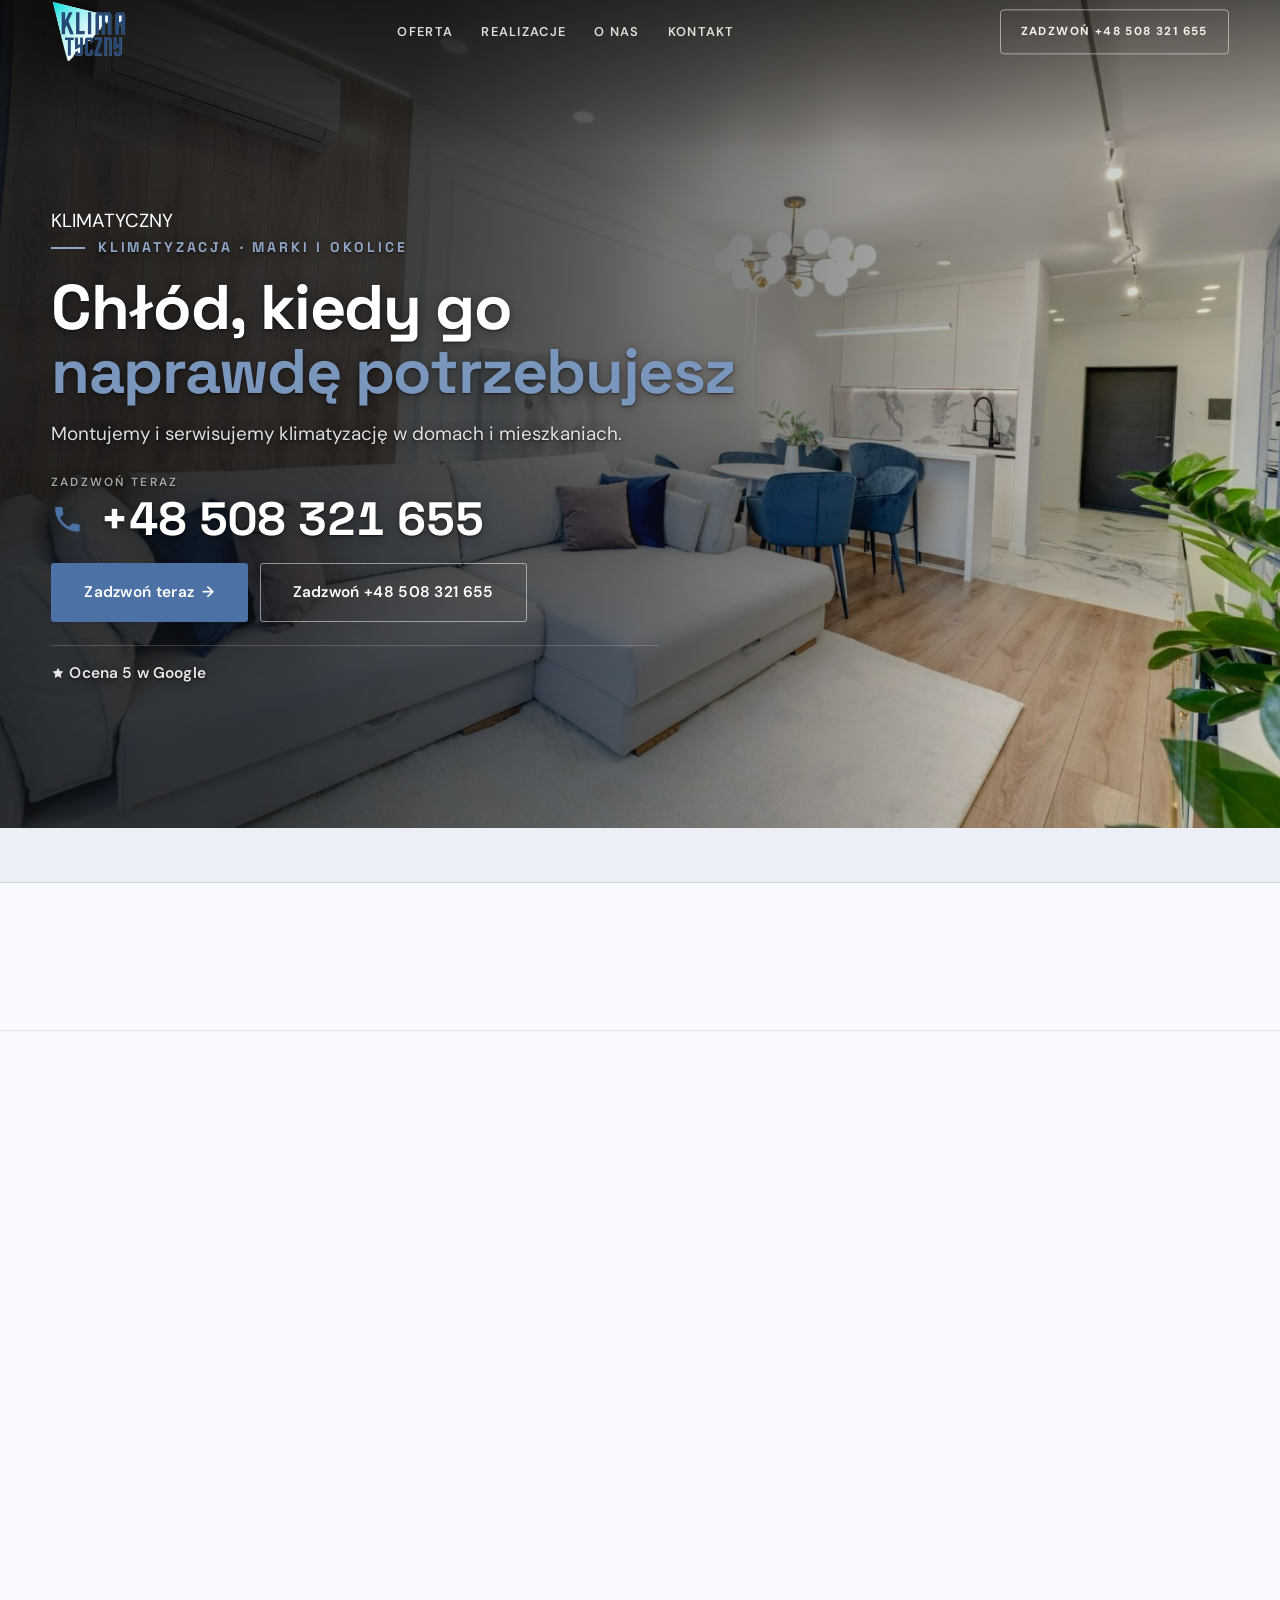
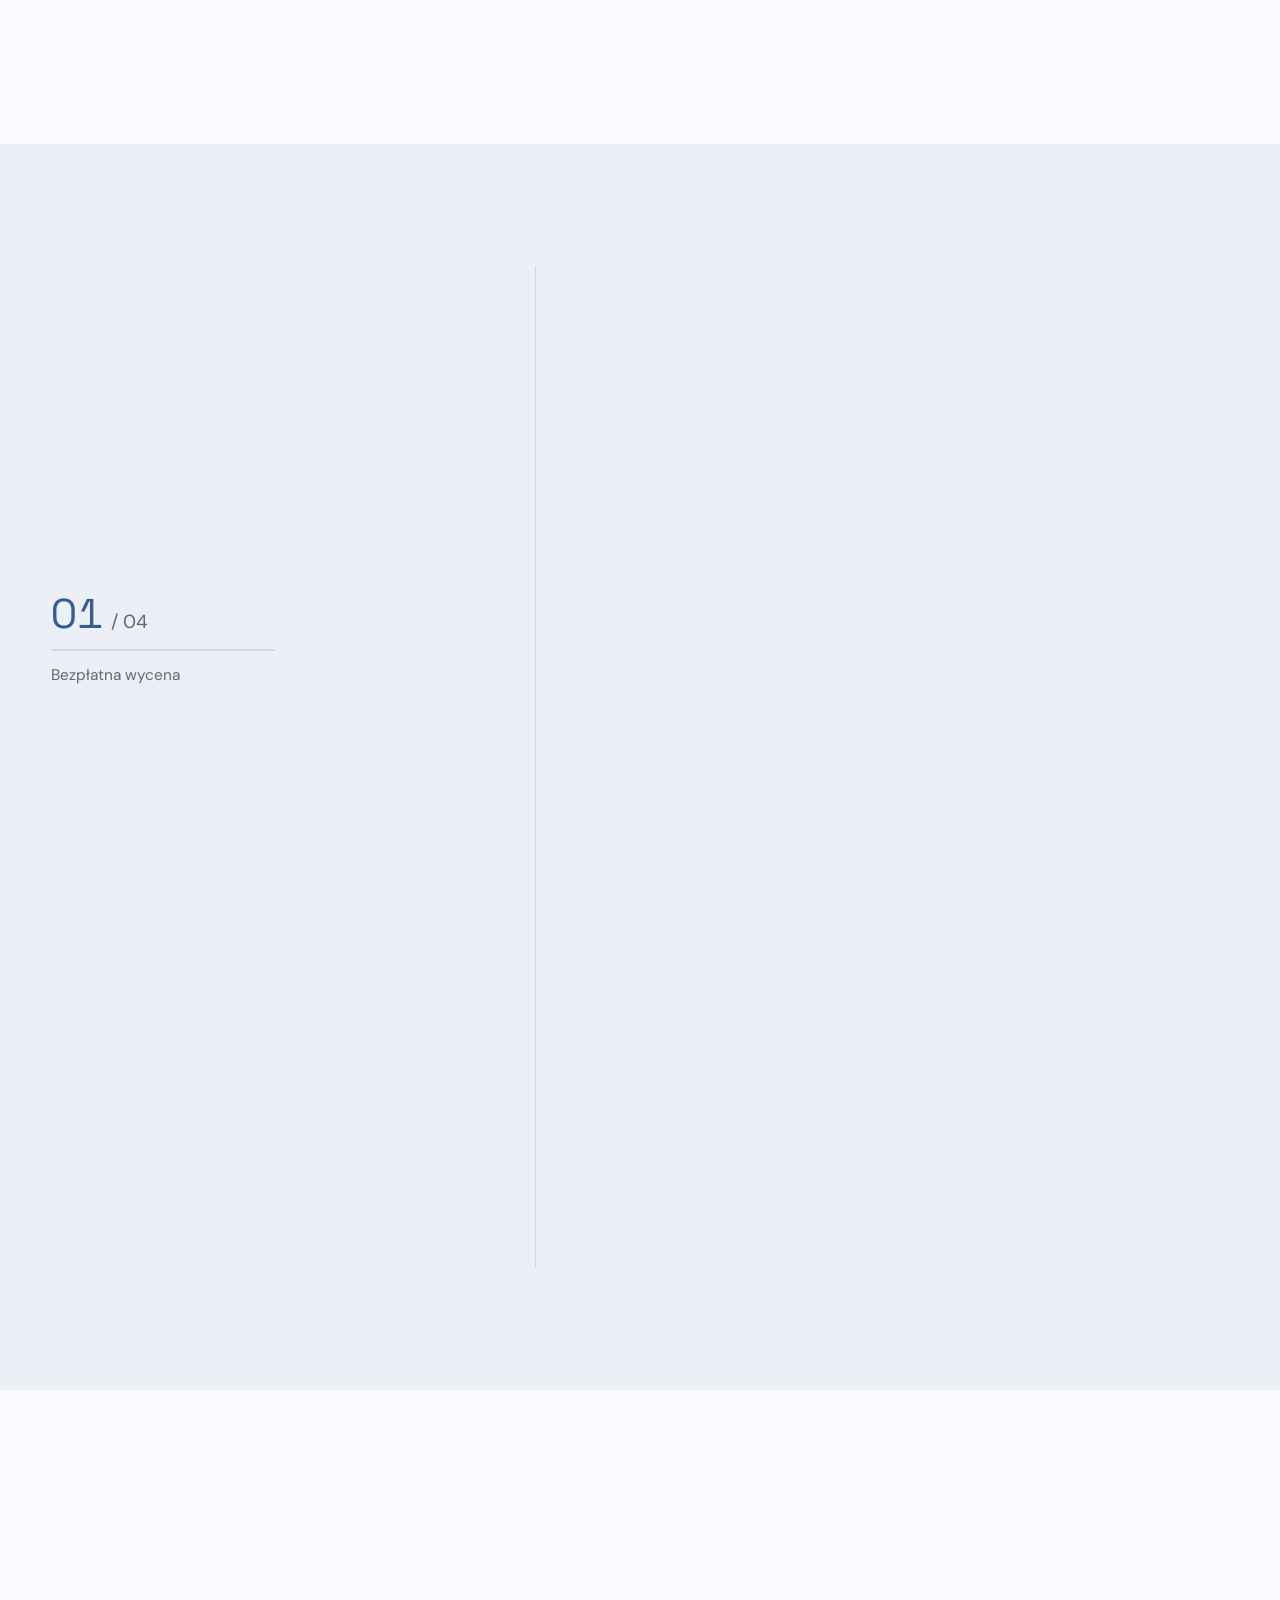
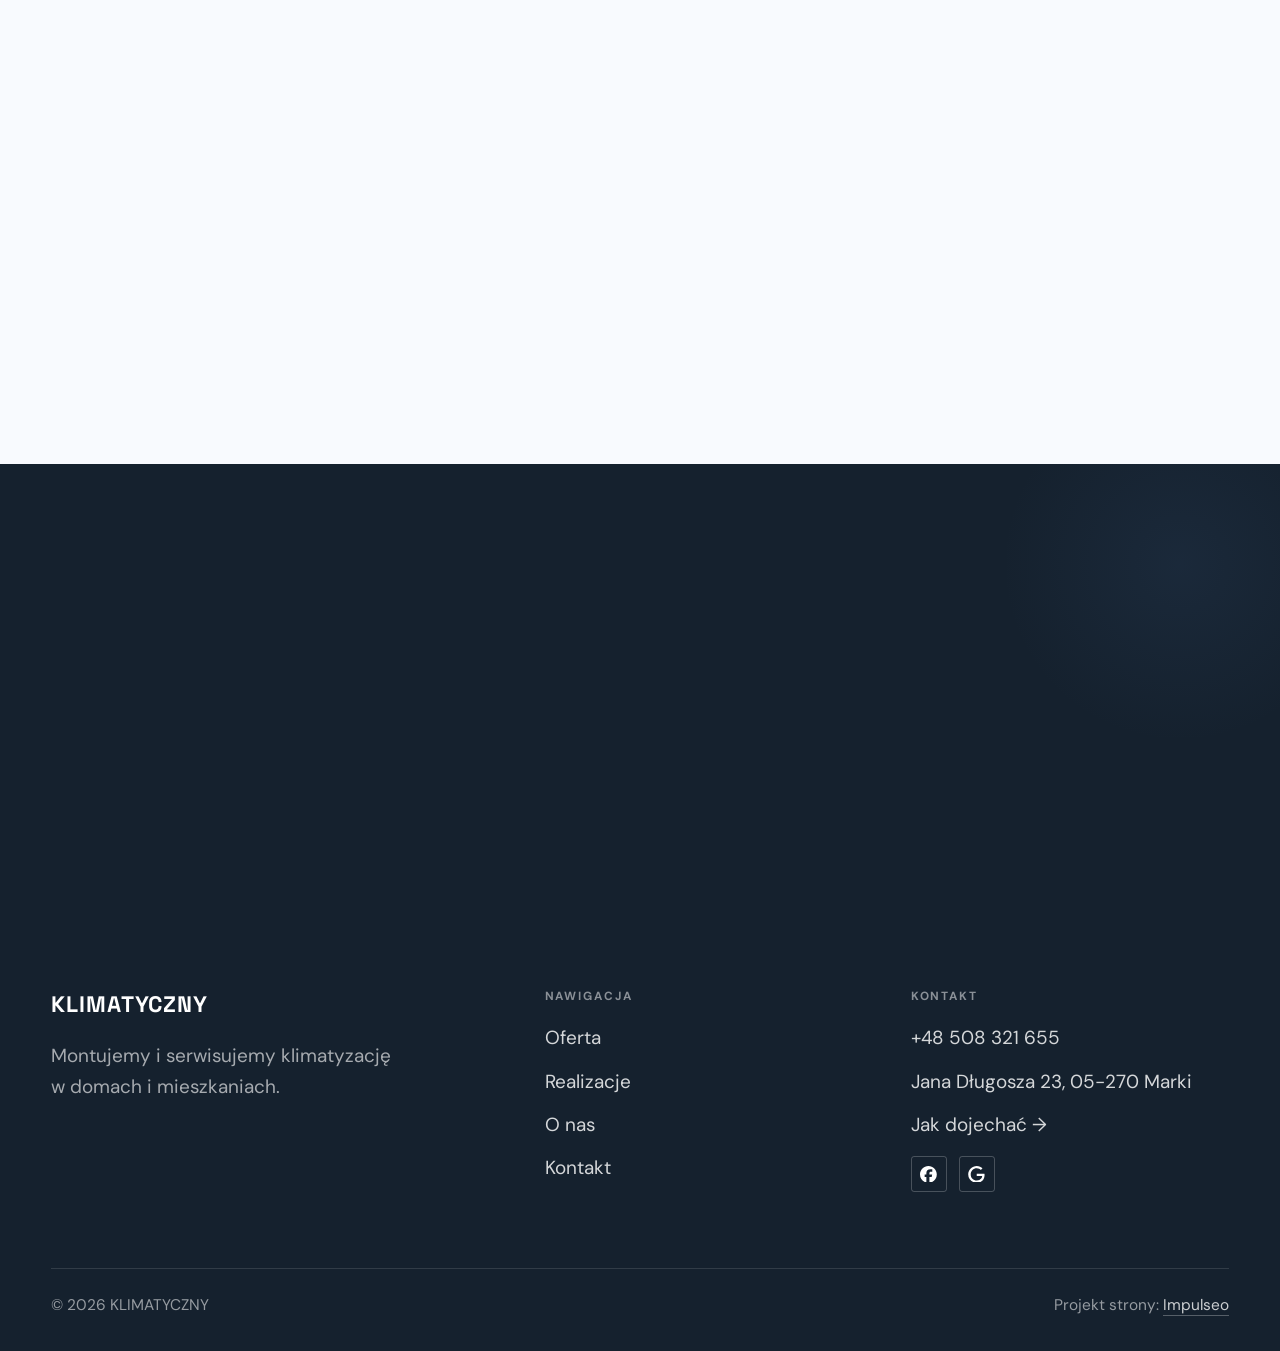
==== index.html @ f040cbe9 "Strona demo: klimatyczny" ====
<!DOCTYPE html>
<html lang="pl">
<head>
<meta charset="UTF-8">
<meta name="viewport" content="width=device-width, initial-scale=1.0">
<title>KLIMATYCZNY - Klimatyzacja i chłodnictwo · Marki</title>
<meta name="description" content="KLIMATYCZNY - montaż i serwis klimatyzacji w domach i mieszkaniach, Marki i okolice. Dobór urządzeń, systemy multi split, przeglądy. Zadzwoń po wycenę.">
<link rel="canonical" href="https://kris20032.github.io/klimatyczny/">
<meta name="robots" content="noindex, nofollow">
<meta property="og:type" content="website">
<meta property="og:locale" content="pl_PL">
<meta property="og:site_name" content="KLIMATYCZNY">
<meta property="og:title" content="KLIMATYCZNY - Klimatyzacja i chłodnictwo · Marki">
<meta property="og:description" content="KLIMATYCZNY - montaż i serwis klimatyzacji w domach i mieszkaniach, Marki i okolice. Dobór urządzeń, systemy multi split, przeglądy. Zadzwoń po wycenę.">
<meta property="og:url" content="https://kris20032.github.io/klimatyczny/">
<meta property="og:image" content="https://kris20032.github.io/klimatyczny/img/og.jpg">
<meta property="og:image:width" content="1200">
<meta property="og:image:height" content="630">
<meta name="twitter:card" content="summary_large_image">
<script type="application/ld+json">{"@context": "https://schema.org", "@type": "LocalBusiness", "name": "KLIMATYCZNY", "url": "https://kris20032.github.io/klimatyczny/", "telephone": "+48508321655", "image": "https://kris20032.github.io/klimatyczny/img/og.jpg", "areaServed": "Marki", "sameAs": ["https://maps.google.com/?cid=7568874003656651085&g_mp=Cidnb29nbGUubWFwcy5wbGFjZXMudjEuUGxhY2VzLlNlYXJjaFRleHQQAhgEIAA", "https://www.facebook.com/p/KlimaTyczny-100090193793547/"]}</script>
<link rel="preconnect" href="https://fonts.googleapis.com">
<link rel="preconnect" href="https://fonts.gstatic.com" crossorigin>
<link href="https://fonts.googleapis.com/css2?family=Space+Grotesk:wght@500;600;700&family=DM+Sans:opsz,wght@9..40,400;9..40,500;9..40,600&display=swap" rel="stylesheet">
<link rel="stylesheet" href="assets/styles.css?v=100b3a9f">
</head>
<body>

<header class="nav">
  <div class="wrap nav-inner">
    <a class="brand brand-has-logo" href="index.html"><img class="brand-logo" src="img/logo.png" alt="KLIMATYCZNY" width="587" height="493" decoding="async"></a>
    <nav class="nav-links">
      <a href="oferta.html">Oferta</a>
      <a href="realizacje.html">Realizacje</a>
      <a href="o-nas.html">O nas</a>
      <a href="kontakt.html">Kontakt</a>
      <a href="tel:+48508321655" class="btn btn-accent">Zadzwoń +48 508 321 655</a>
    </nav>
    <button class="nav-toggle" aria-label="Menu"><span></span><span></span><span></span></button>
  </div>
</header>

<main>
<section class="hero-fach">
  <img class="hf-photo" src="img/hero.jpg" fetchpriority="high" data-rotate="img/g1.jpg|img/g2.jpg" alt="KLIMATYCZNY" width="1786" height="1136">
  <div class="hf-panel">
    <div class="hf-inner">
      <div class="brandmark bm-l"><span class="bm-line"><span>KLIMATYCZNY</span></span></div>

      <span class="hf-kicker">Klimatyzacja · Marki i okolice</span>
      <h1 class="hf-title">Chłód, kiedy go <em>naprawdę potrzebujesz</em></h1>
      <p class="hf-lead">Montujemy i serwisujemy klimatyzację w domach i mieszkaniach.</p>
      <a class="hf-phone" href="tel:+48508321655"><span class="hf-phone-lab">Zadzwoń teraz</span><span class="hf-phone-num"><svg class="ico-tel" width="16" height="16" viewBox="0 0 24 24" fill="none" aria-hidden="true"><path d="M6.6 10.8a15.5 15.5 0 0 0 6.6 6.6l2.2-2.2a1 1 0 0 1 1-.24 11.4 11.4 0 0 0 3.6.58 1 1 0 0 1 1 1V20a1 1 0 0 1-1 1A17 17 0 0 1 3 4a1 1 0 0 1 1-1h3.5a1 1 0 0 1 1 1c0 1.25.2 2.46.58 3.6a1 1 0 0 1-.25 1l-2.23 2.2Z" fill="currentColor"/></svg> +48 508 321 655</span></a>
      <div class="hf-actions">
        <a href="kontakt.html" class="btn btn-accent">Zadzwoń teraz <span class="arr">→</span></a>
        <a href="tel:+48508321655" class="btn btn-ghost hf-ghost">Zadzwoń +48 508 321 655</a>
      </div>
      <div class="hf-trust"><svg class="ico-star" width="14" height="14" viewBox="0 0 24 24" style="vertical-align:-2px" aria-hidden="true"><path d="M12 2.8l2.85 5.8 6.4.93-4.63 4.5 1.1 6.37L12 17.4l-5.72 3 1.1-6.37-4.63-4.5 6.4-.93L12 2.8Z" fill="currentColor"/></svg> Ocena 5 w Google</div>
    </div>
  </div>
</section>
<section class="fach-promise">
  <div class="wrap">
    <ul class="fp-row reveal"><li>Bezpłatna wycena</li><li>Dojazd: Marki i okolice</li><li>Gwarancja na robociznę</li></ul>
  </div>
</section>
<section class="opinie-mini" aria-label="Opinie klientów">
  <div class="wrap">
    <div class="om-row">
      <div class="om-item reveal"><blockquote>„Bardzo polecam tę firmę!”</blockquote><span class="om-autor">Kamil Karabin</span></div>
      <div class="om-item reveal"><blockquote>„Latem w domu wreszcie zimno - zatem GORĄCO polecam.”</blockquote><span class="om-autor">Piotr Resterny</span></div>
      <div class="om-item reveal"><blockquote>„Panowie zakładali u nas cztery jednostki wewnętrzne oraz dwie zewnętrzne, w tym jeden mutli split.”</blockquote><span class="om-autor">Bartek M</span></div>
    </div>
  </div>
</section>
<section class="gateways-band">
  <div class="wrap">
    <div class="gateways">
      <a href="oferta.html" class="gateway reveal"><img src="img/g3.jpg" alt="Montaż klimatyzacji w domu" loading="lazy" width="1600" height="1068" decoding="async"><span class="g-ttl">Montaż klimatyzacji w domu</span></a>
      <a href="oferta.html" class="gateway reveal"><img src="img/g4.jpg" alt="Systemy multi split" loading="lazy" width="1600" height="1200" decoding="async"><span class="g-ttl">Systemy multi split</span></a>
      <a href="oferta.html" class="gateway reveal"><img src="img/g5.jpg" alt="Doradztwo i dobór" loading="lazy" width="1600" height="1068" decoding="async"><span class="g-ttl">Doradztwo i dobór</span></a>
    </div>
  </div>
</section>
<section class="proces proces-os fachowcy">
  <div class="wrap proc-grid">
    <div class="proc-side">
      <div class="head reveal">
        <span class="eyebrow">Jak pracujemy</span>
        <h2>Wiesz, na czym stoisz - na każdym etapie</h2>
        <p>Od pierwszego telefonu do odbioru roboty - krok po kroku.</p>
      </div>
      <div class="proc-count" aria-hidden="true"><span class="pc-cur">01</span><span class="pc-all">/ 04</span></div>
      <div class="proc-bar" aria-hidden="true"><i></i></div>
      <p class="proc-now" aria-hidden="true">Bezpłatna wycena</p>
    </div>
    <ol class="proces-line">
      <li class="reveal"><span class="pno">01</span><h3>Bezpłatna wycena</h3><p>Umawiamy się na miejscu i mówimy wprost, co ma sens. Nic za to nie płacisz.</p></li>
      <li class="reveal"><span class="pno">02</span><h3>Kosztorys i termin</h3><p>Konkretna kwota i konkretny dzień - spisane, zanim wejdziemy na budowę.</p></li>
      <li class="reveal"><span class="pno">03</span><h3>Realizacja</h3><p>Robota od początku do końca, w umówionym terminie.</p></li>
      <li class="reveal"><span class="pno">04</span><h3>Odbiór i gwarancja</h3><p>Dajemy gwarancję na robociznę i trzymamy termin.</p></li>
    </ol>
  </div>
</section>
<section>
  <div class="wrap">
    <div class="head reveal">
      <span class="eyebrow">Realizacje</span>
      <h2>Nasze realizacje</h2>
      <p>Kawałek tego, co robimy na co dzień - od montażu jednostki po gotowy, chłodzący komfort w środku.</p>
    </div>
    <div class="gallery">
      <div class="tile t-two3 reveal"><img src="img/g6.jpg" alt="KLIMATYCZNY" loading="lazy" width="1600" height="1068" decoding="async"></div>
      <div class="tile t-third reveal"><img src="img/g7.jpg" alt="KLIMATYCZNY" loading="lazy" width="1538" height="1002" decoding="async"></div>
      <div class="tile t-third reveal"><img src="img/g8.jpg" alt="KLIMATYCZNY" loading="lazy" width="1516" height="962" decoding="async"></div>
      <div class="tile t-third reveal"><img src="img/g9.jpg" alt="KLIMATYCZNY" loading="lazy" width="1600" height="1069" decoding="async"></div>
      <div class="tile t-third reveal"><img src="img/g10.jpg" alt="KLIMATYCZNY" loading="lazy" width="1556" height="1022" decoding="async"></div>
    </div>
    <div style="margin-top:var(--space-7)" class="reveal"><a href="realizacje.html" class="btn btn-accent">Pełna galeria <span class="arr">→</span></a></div>
  </div>
</section>
<section class="fach-uslugi">
  <div class="wrap">
    <div class="head reveal">
      <span class="eyebrow">Co robimy</span>
      <h2>Zakres usług</h2>
      <p>Najczęstsze zlecenia. Przy każdym piszę, co wchodzi w zakres.</p>
    </div>
    <ul class="fu-list">
      <li class="fu-row reveal"><div class="fu-name">Montaż klimatyzacji w domu</div><div class="fu-desc">Dobieramy i montujemy klimatyzatory w domach i mieszkaniach - estetycznie, cicho i terminowo.</div><a class="fu-cta" href="kontakt.html">Wycena <span class="arr">→</span></a></li>
      <li class="fu-row reveal"><div class="fu-name">Systemy multi split</div><div class="fu-desc">Kilka jednostek wewnętrznych na jednej zewnętrznej - wygodne rozwiązanie dla całego domu.</div><a class="fu-cta" href="kontakt.html">Wycena <span class="arr">→</span></a></li>
      <li class="fu-row reveal"><div class="fu-name">Doradztwo i dobór</div><div class="fu-desc">Pomagamy wybrać moc i miejsce montażu jednostek, żeby chłodziło równo i nie wiało prosto na kanapę.</div><a class="fu-cta" href="kontakt.html">Wycena <span class="arr">→</span></a></li>
      <li class="fu-row reveal"><div class="fu-name">Klimatyzacja do biur i lokali</div><div class="fu-desc">Chłodzimy biura i lokale usługowe - moc dobrana do metrażu i sposobu pracy.</div><a class="fu-cta" href="kontakt.html">Wycena <span class="arr">→</span></a></li>
      <li class="fu-row reveal"><div class="fu-name">Przeglądy i czyszczenie</div><div class="fu-desc">Okresowy przegląd, czyszczenie i odgrzybianie, żeby sprzęt chłodził pełną mocą.</div><a class="fu-cta" href="kontakt.html">Wycena <span class="arr">→</span></a></li>
      <li class="fu-row reveal"><div class="fu-name">Naprawa i diagnostyka</div><div class="fu-desc">Szukamy przyczyny usterki, a nie tylko objawu - naprawiamy i zabezpieczamy instalację.</div><a class="fu-cta" href="kontakt.html">Wycena <span class="arr">→</span></a></li>
    </ul>
    <div style="margin-top:var(--space-7)" class="reveal"><a href="oferta.html" class="btn btn-ghost">Pełna oferta <span class="arr">→</span></a></div>
  </div>
</section>
<section class="stopklatka" aria-hidden="true">
  <div class="stk-bg" style="background-image:url(img/stk.jpg)"></div>
</section>
<section class="opinie">
  <div class="wrap">
    <div class="head center reveal">
      <span class="eyebrow">Opinie</span>
      <h2>Co mówią klienci</h2>
    </div>
    <p class="op-meta reveal"><span class="g-badge"><svg class="gb-ico" viewBox="0 0 24 24" width="18" height="18" aria-hidden="true"><path fill="#4285F4" d="M22.56 12.25c0-.78-.07-1.53-.2-2.25H12v4.26h5.92c-.26 1.37-1.04 2.53-2.21 3.31v2.77h3.57c2.08-1.92 3.28-4.74 3.28-8.09z"/><path fill="#34A853" d="M12 23c2.97 0 5.46-.98 7.28-2.66l-3.57-2.77c-.98.66-2.23 1.06-3.71 1.06-2.86 0-5.29-1.93-6.16-4.53H2.18v2.84C3.99 20.53 7.7 23 12 23z"/><path fill="#FBBC05" d="M5.84 14.09c-.22-.66-.35-1.36-.35-2.09s.13-1.43.35-2.09V7.07H2.18C1.43 8.55 1 10.22 1 12s.43 3.45 1.18 4.93l2.85-2.22.81-.62z"/><path fill="#EA4335" d="M12 5.38c1.62 0 3.06.56 4.21 1.64l3.15-3.15C17.45 2.09 14.97 1 12 1 7.7 1 3.99 3.47 2.18 7.07l3.66 2.84c.87-2.6 3.3-4.53 6.16-4.53z"/></svg><b class="gb-ocena">5</b><svg class="gb-stars" viewBox="0 0 90 18" width="74" height="14.8" aria-hidden="true"><g fill="currentColor" opacity=".26"><path transform="translate(0,0)" d="M9 1.6l2.2 4.46 4.92.72-3.56 3.47.84 4.9L9 12.74l-4.4 2.31.84-4.9L1.88 6.68l4.92-.72L9 1.6Z"/><path transform="translate(18,0)" d="M9 1.6l2.2 4.46 4.92.72-3.56 3.47.84 4.9L9 12.74l-4.4 2.31.84-4.9L1.88 6.68l4.92-.72L9 1.6Z"/><path transform="translate(36,0)" d="M9 1.6l2.2 4.46 4.92.72-3.56 3.47.84 4.9L9 12.74l-4.4 2.31.84-4.9L1.88 6.68l4.92-.72L9 1.6Z"/><path transform="translate(54,0)" d="M9 1.6l2.2 4.46 4.92.72-3.56 3.47.84 4.9L9 12.74l-4.4 2.31.84-4.9L1.88 6.68l4.92-.72L9 1.6Z"/><path transform="translate(72,0)" d="M9 1.6l2.2 4.46 4.92.72-3.56 3.47.84 4.9L9 12.74l-4.4 2.31.84-4.9L1.88 6.68l4.92-.72L9 1.6Z"/></g><clipPath id="gs1000"><rect x="0" y="0" width="90.0" height="18"/></clipPath><g fill="#FBBC04" clip-path="url(#gs1000)"><path transform="translate(0,0)" d="M9 1.6l2.2 4.46 4.92.72-3.56 3.47.84 4.9L9 12.74l-4.4 2.31.84-4.9L1.88 6.68l4.92-.72L9 1.6Z"/><path transform="translate(18,0)" d="M9 1.6l2.2 4.46 4.92.72-3.56 3.47.84 4.9L9 12.74l-4.4 2.31.84-4.9L1.88 6.68l4.92-.72L9 1.6Z"/><path transform="translate(36,0)" d="M9 1.6l2.2 4.46 4.92.72-3.56 3.47.84 4.9L9 12.74l-4.4 2.31.84-4.9L1.88 6.68l4.92-.72L9 1.6Z"/><path transform="translate(54,0)" d="M9 1.6l2.2 4.46 4.92.72-3.56 3.47.84 4.9L9 12.74l-4.4 2.31.84-4.9L1.88 6.68l4.92-.72L9 1.6Z"/><path transform="translate(72,0)" d="M9 1.6l2.2 4.46 4.92.72-3.56 3.47.84 4.9L9 12.74l-4.4 2.31.84-4.9L1.88 6.68l4.92-.72L9 1.6Z"/></g></svg><span class="gb-txt">w Google</span></span></p>
    <p class="op-meta reveal"><a class="op-google" href="https://maps.google.com/?cid=7568874003656651085&amp;g_mp=Cidnb29nbGUubWFwcy5wbGFjZXMudjEuUGxhY2VzLlNlYXJjaFRleHQQAhgEIAA" target="_blank" rel="noopener"><svg class="op-g-ico" viewBox="0 0 24 24" width="17" height="17" aria-hidden="true"><path fill="#4285F4" d="M22.56 12.25c0-.78-.07-1.53-.2-2.25H12v4.26h5.92c-.26 1.37-1.04 2.53-2.21 3.31v2.77h3.57c2.08-1.92 3.28-4.74 3.28-8.09z"/><path fill="#34A853" d="M12 23c2.97 0 5.46-.98 7.28-2.66l-3.57-2.77c-.98.66-2.23 1.06-3.71 1.06-2.86 0-5.29-1.93-6.16-4.53H2.18v2.84C3.99 20.53 7.7 23 12 23z"/><path fill="#FBBC05" d="M5.84 14.09c-.22-.66-.35-1.36-.35-2.09s.13-1.43.35-2.09V7.07H2.18C1.43 8.55 1 10.22 1 12s.43 3.45 1.18 4.93l2.85-2.22.81-.62z"/><path fill="#EA4335" d="M12 5.38c1.62 0 3.06.56 4.21 1.64l3.15-3.15C17.45 2.09 14.97 1 12 1 7.7 1 3.99 3.47 2.18 7.07l3.66 2.84c.87-2.6 3.3-4.53 6.16-4.53z"/></svg><span>Zobacz opinie w Google</span><span class="arr">→</span></a></p>
    <div class="opinie-grid">
      <figure class="op-card reveal"><span class="op-star"><svg class="ico-star" width="14" height="14" viewBox="0 0 24 24" style="vertical-align:-2px" aria-hidden="true"><path d="M12 2.8l2.85 5.8 6.4.93-4.63 4.5 1.1 6.37L12 17.4l-5.72 3 1.1-6.37-4.63-4.5 6.4-.93L12 2.8Z" fill="currentColor"/></svg><svg class="ico-star" width="14" height="14" viewBox="0 0 24 24" style="vertical-align:-2px" aria-hidden="true"><path d="M12 2.8l2.85 5.8 6.4.93-4.63 4.5 1.1 6.37L12 17.4l-5.72 3 1.1-6.37-4.63-4.5 6.4-.93L12 2.8Z" fill="currentColor"/></svg><svg class="ico-star" width="14" height="14" viewBox="0 0 24 24" style="vertical-align:-2px" aria-hidden="true"><path d="M12 2.8l2.85 5.8 6.4.93-4.63 4.5 1.1 6.37L12 17.4l-5.72 3 1.1-6.37-4.63-4.5 6.4-.93L12 2.8Z" fill="currentColor"/></svg><svg class="ico-star" width="14" height="14" viewBox="0 0 24 24" style="vertical-align:-2px" aria-hidden="true"><path d="M12 2.8l2.85 5.8 6.4.93-4.63 4.5 1.1 6.37L12 17.4l-5.72 3 1.1-6.37-4.63-4.5 6.4-.93L12 2.8Z" fill="currentColor"/></svg><svg class="ico-star" width="14" height="14" viewBox="0 0 24 24" style="vertical-align:-2px" aria-hidden="true"><path d="M12 2.8l2.85 5.8 6.4.93-4.63 4.5 1.1 6.37L12 17.4l-5.72 3 1.1-6.37-4.63-4.5 6.4-.93L12 2.8Z" fill="currentColor"/></svg></span><blockquote>Bardzo polecam tę firmę! Pan Przemek to prawdziwy profesjonalista - świetnie doradził wybór klimatyzacji i sprawnie poprowadził cały proces od początku do końca. Montaż wykonany estetycznie i terminowo.</blockquote><span class="op-autor">Kamil Karabin</span></figure>
      <figure class="op-card reveal"><span class="op-star"><svg class="ico-star" width="14" height="14" viewBox="0 0 24 24" style="vertical-align:-2px" aria-hidden="true"><path d="M12 2.8l2.85 5.8 6.4.93-4.63 4.5 1.1 6.37L12 17.4l-5.72 3 1.1-6.37-4.63-4.5 6.4-.93L12 2.8Z" fill="currentColor"/></svg><svg class="ico-star" width="14" height="14" viewBox="0 0 24 24" style="vertical-align:-2px" aria-hidden="true"><path d="M12 2.8l2.85 5.8 6.4.93-4.63 4.5 1.1 6.37L12 17.4l-5.72 3 1.1-6.37-4.63-4.5 6.4-.93L12 2.8Z" fill="currentColor"/></svg><svg class="ico-star" width="14" height="14" viewBox="0 0 24 24" style="vertical-align:-2px" aria-hidden="true"><path d="M12 2.8l2.85 5.8 6.4.93-4.63 4.5 1.1 6.37L12 17.4l-5.72 3 1.1-6.37-4.63-4.5 6.4-.93L12 2.8Z" fill="currentColor"/></svg><svg class="ico-star" width="14" height="14" viewBox="0 0 24 24" style="vertical-align:-2px" aria-hidden="true"><path d="M12 2.8l2.85 5.8 6.4.93-4.63 4.5 1.1 6.37L12 17.4l-5.72 3 1.1-6.37-4.63-4.5 6.4-.93L12 2.8Z" fill="currentColor"/></svg><svg class="ico-star" width="14" height="14" viewBox="0 0 24 24" style="vertical-align:-2px" aria-hidden="true"><path d="M12 2.8l2.85 5.8 6.4.93-4.63 4.5 1.1 6.37L12 17.4l-5.72 3 1.1-6.37-4.63-4.5 6.4-.93L12 2.8Z" fill="currentColor"/></svg></span><blockquote>Latem w domu wreszcie zimno - zatem GORĄCO polecam. Wszystko sprawnie i profesjonalnie, od doradzenia jednostek, miejsca umieszczenia po szybki i czyściutki montaż.</blockquote><span class="op-autor">Piotr Resterny</span></figure>
      <figure class="op-card reveal"><span class="op-star"><svg class="ico-star" width="14" height="14" viewBox="0 0 24 24" style="vertical-align:-2px" aria-hidden="true"><path d="M12 2.8l2.85 5.8 6.4.93-4.63 4.5 1.1 6.37L12 17.4l-5.72 3 1.1-6.37-4.63-4.5 6.4-.93L12 2.8Z" fill="currentColor"/></svg><svg class="ico-star" width="14" height="14" viewBox="0 0 24 24" style="vertical-align:-2px" aria-hidden="true"><path d="M12 2.8l2.85 5.8 6.4.93-4.63 4.5 1.1 6.37L12 17.4l-5.72 3 1.1-6.37-4.63-4.5 6.4-.93L12 2.8Z" fill="currentColor"/></svg><svg class="ico-star" width="14" height="14" viewBox="0 0 24 24" style="vertical-align:-2px" aria-hidden="true"><path d="M12 2.8l2.85 5.8 6.4.93-4.63 4.5 1.1 6.37L12 17.4l-5.72 3 1.1-6.37-4.63-4.5 6.4-.93L12 2.8Z" fill="currentColor"/></svg><svg class="ico-star" width="14" height="14" viewBox="0 0 24 24" style="vertical-align:-2px" aria-hidden="true"><path d="M12 2.8l2.85 5.8 6.4.93-4.63 4.5 1.1 6.37L12 17.4l-5.72 3 1.1-6.37-4.63-4.5 6.4-.93L12 2.8Z" fill="currentColor"/></svg><svg class="ico-star" width="14" height="14" viewBox="0 0 24 24" style="vertical-align:-2px" aria-hidden="true"><path d="M12 2.8l2.85 5.8 6.4.93-4.63 4.5 1.1 6.37L12 17.4l-5.72 3 1.1-6.37-4.63-4.5 6.4-.93L12 2.8Z" fill="currentColor"/></svg></span><blockquote>Panowie zakładali u nas cztery jednostki wewnętrzne oraz dwie zewnętrzne, w tym jeden mutli split. Wszystko zostało wykonane profesjonalnie, czysto i z pomysłem.</blockquote><span class="op-autor">Bartek M</span></figure>
    </div>
  </div>
</section>
<section class="cta">
  <div class="wrap">
    <div class="reveal">
      <span class="eyebrow">Współpraca</span>
      <h2>Potrzebujesz fachowca? Wycenimy za darmo.</h2>
      <p>Napisz, co jest do zrobienia - obejrzymy na miejscu i wycenimy. Bez zobowiązań.</p>
    </div>
    <div class="cta-actions reveal">
      <a href="kontakt.html" class="btn btn-light">Zadzwoń teraz <span class="arr">→</span></a>
      <a href="tel:+48508321655" class="btn btn-ghost btn-ghost-cta">+48 508 321 655</a>
    </div>
  </div>
</section>
</main>

<footer>
  <div class="wrap">
    <div class="foot-grid">
      <div class="foot-brand">
        <div class="name">KLIMATYCZNY</div>
        <p>Montujemy i serwisujemy klimatyzację w domach i mieszkaniach.</p>
      </div>
      <div class="foot-col">
        <h4>Nawigacja</h4>
        <a href="oferta.html">Oferta</a>
        <a href="realizacje.html">Realizacje</a>
        <a href="o-nas.html">O nas</a>
        <a href="kontakt.html">Kontakt</a>
      </div>
      <div class="foot-col">
        <h4>Kontakt</h4>
        <a href="tel:+48508321655">+48 508 321 655</a>
        <p>Jana Długosza 23, 05-270 Marki</p>
        <a href="https://maps.google.com/?cid=7568874003656651085&g_mp=Cidnb29nbGUubWFwcy5wbGFjZXMudjEuUGxhY2VzLlNlYXJjaFRleHQQAhgEIAA" target="_blank" rel="noopener">Jak dojechać →</a>
      <div class="foot-soc">
        <a class="soc" href="https://www.facebook.com/p/KlimaTyczny-100090193793547/" target="_blank" rel="noopener" aria-label="Facebook - KLIMATYCZNY"><svg viewBox="0 0 24 24" aria-hidden="true" focusable="false"><path d="M9.101 23.691v-7.98H6.627v-3.667h2.474v-1.58c0-4.085 1.848-5.978 5.858-5.978.401 0 .955.042 1.468.103a8.68 8.68 0 0 1 1.141.195v3.325a8.623 8.623 0 0 0-.653-.036 26.805 26.805 0 0 0-.733-.009c-.707 0-1.259.096-1.675.309a1.686 1.686 0 0 0-.679.622c-.258.42-.374.995-.374 1.752v1.297h3.919l-.386 2.103-.287 1.564h-3.246v8.245C19.396 23.238 24 18.179 24 12.044c0-6.627-5.373-12-12-12s-12 5.373-12 12c0 5.628 3.874 10.35 9.101 11.647Z" fill="currentColor"/></svg></a>
        <a class="soc" href="https://maps.google.com/?cid=7568874003656651085&g_mp=Cidnb29nbGUubWFwcy5wbGFjZXMudjEuUGxhY2VzLlNlYXJjaFRleHQQAhgEIAA" target="_blank" rel="noopener" aria-label="Google - KLIMATYCZNY"><svg viewBox="0 0 24 24" aria-hidden="true" focusable="false"><path d="M12.48 10.92v3.28h7.84c-.24 1.84-.853 3.187-1.787 4.133-1.147 1.147-2.933 2.4-6.053 2.4-4.827 0-8.6-3.893-8.6-8.72s3.773-8.72 8.6-8.72c2.6 0 4.507 1.027 5.907 2.347l2.307-2.307C18.747 1.44 16.133 0 12.48 0 5.867 0 .307 5.387.307 12s5.56 12 12.173 12c3.573 0 6.267-1.173 8.373-3.36 2.16-2.16 2.84-5.213 2.84-7.667 0-.76-.053-1.467-.173-2.053H12.48z" fill="currentColor"/></svg></a>
      </div>
      </div>
    </div>
    <div class="foot-bot">
      <span>© 2026 KLIMATYCZNY</span>
      <span>Projekt strony: <a class="foot-credit" href="https://impulseo.pl" target="_blank" rel="noopener">Impulseo</a></span>
    </div>
  </div>
</footer>
<div class="sticky-call"><a class="sc-call" href="tel:+48508321655"><svg class="ico-tel" width="16" height="16" viewBox="0 0 24 24" fill="none" aria-hidden="true"><path d="M6.6 10.8a15.5 15.5 0 0 0 6.6 6.6l2.2-2.2a1 1 0 0 1 1-.24 11.4 11.4 0 0 0 3.6.58 1 1 0 0 1 1 1V20a1 1 0 0 1-1 1A17 17 0 0 1 3 4a1 1 0 0 1 1-1h3.5a1 1 0 0 1 1 1c0 1.25.2 2.46.58 3.6a1 1 0 0 1-.25 1l-2.23 2.2Z" fill="currentColor"/></svg> Zadzwoń</a><a class="sc-quote" href="kontakt.html">Zadzwoń teraz</a></div>
<div class="demo-wazne" data-do="2026-11-02" data-cykl="3" hidden><svg class="dw-ico" width="13" height="13" viewBox="0 0 24 24" fill="none" aria-hidden="true"><circle cx="12" cy="12" r="8.6" stroke="currentColor" stroke-width="1.8"/><path d="M12 7.2V12l3.3 2" stroke="currentColor" stroke-width="1.8" stroke-linecap="round"/></svg><span class="dw-txt"></span></div>

<script src="assets/main.js"></script>
</body>
</html>
---- assets/styles.css ----
/* ============================================================
   STOLBASZ — premium, architektoniczny B2B fit-out
   Jasna paleta, zero brązu. System wg premium-web-craft.
   Projekt strony: Impulseo (impulseo.pl)
   ============================================================ */

:root{
  /* PALETA — jasna, architektoniczna, chłodna */
  --paper:#F4F6F8;          /* główne tło */
  --paper-2:#E7EBEF;        /* sekcje alternatywne (chłodny jasny szary) */
  --paper-3:#E7EBEF;        /* delikatne wypełnienia */
  --ink:#15212E;            /* tekst główny — chłodny grafit */
  --ink-soft:#243443;       /* nagłówki drugorzędne */
  --muted:#6B7785;          /* tekst poboczny */
  --line:rgba(21,33,46,.12);/* hairline */
  --accent:#E8A317;         /* stonowany petrol-slate — jedyny akcent */
  --accent-d:#C9870C;
  --accent-soft:rgba(232,163,23,.10);
  --dark:#15212E;           /* sekcje ciemne (stopka/CTA) */

  /* HOVER ZDJĘĆ — JEDEN standard dla całego silnika (decyzja K. 04.08.2026, artefakt z wariantami).
     AKTUALNE (K.+Szymon 09.08.2026, wybór z artefaktu 6 wariantów): zoom 1.05 przy 1.4s -
     przy tak długim czasie mocniejszy kadr NIE skacze, tylko „oddycha". Poprzedni standard
     (1.02 / .55s z 04.08) odbierany jako dynamiczny i szybki.
     Spoczynek lekko przygaszony, ale TYLKO tam, gdzie jest mysz (@media hover:hover) —
     na telefonie zdjęcia zostają w pełnej jasności. */
  --img-zoom:1.05;                   /* K.+Szymon 09.08: wariant F z artefaktu porównawczego */
  --img-rest:brightness(.95) saturate(.99);
  --img-hot:brightness(1.06) saturate(1.05);
  --img-dur:1.4s;                    /* K.+Szymon 09.08 (wariant F): powoli = elegancko */
  --img-ease:cubic-bezier(.16,.84,.44,1);  /* miękki ogon, efekt „oddychania" */

  /* ODSTĘPY — skala 4/8 */
  --space-1:4px; --space-2:8px; --space-3:12px; --space-4:16px; --space-5:24px;
  --space-6:32px; --space-7:48px; --space-8:64px; --space-9:96px; --space-10:128px;

  /* TYPOGRAFIA — fluid clamp() (skala podbita 16.07.2026: większe, czytelniejsze litery — uwaga Adama) */
  --text-sm:clamp(.9rem,.87rem + .12vw,1rem);
  --text-base:clamp(1.08rem,1.04rem + .18vw,1.2rem);
  --text-lg:clamp(1.24rem,1.15rem + .34vw,1.44rem);
  --text-h3:clamp(1.34rem,1.22rem + .55vw,1.66rem);
  --text-h2:clamp(2.1rem,1.66rem + 2.1vw,3.1rem);
  --text-h1:clamp(2.9rem,2.1rem + 4vw,5.1rem);

  /* PROMIENIE — architektoniczne, raczej ostre */
  --r-sm:3px; --r-md:6px; --r-lg:10px;

  /* RUCH */
  --ease:cubic-bezier(.25,.46,.45,.94); --dur:.24s;

  /* CIENIE — miękkie, warstwowe */
  --sh-sm:0 1px 2px rgba(16,24,32,.04), 0 2px 8px rgba(16,24,32,.05);
  --sh-md:0 2px 6px rgba(16,24,32,.05), 0 12px 28px -8px rgba(16,24,32,.12);
  --sh-lg:0 6px 14px rgba(16,24,32,.07), 0 26px 56px -18px rgba(16,24,32,.22);

  --hairline:1px solid var(--line);

  --font-display:'Space Grotesk','Inter',sans-serif;
  --font-body:'DM Sans','Inter',sans-serif;
}

*{box-sizing:border-box;margin:0;padding:0}
html{scroll-behavior:smooth}
body{
  font-family:var(--font-body);
  font-size:var(--text-base);
  line-height:1.65;
  color:var(--ink);
  background:var(--paper);
  -webkit-font-smoothing:antialiased;
  text-rendering:optimizeLegibility;
}
img{max-width:100%;height:auto;display:block}  /* height:auto = width/height z atrybutów trzyma proporcje (TOP#12) */
a{color:inherit;text-decoration:none}

.wrap{width:min(92%,1180px);margin-inline:auto}
section{padding-block:clamp(52px,6.5vw,96px)}

h1,h2,h3{font-family:var(--font-display);font-weight:700;line-height:1.08;letter-spacing:-.02em;color:var(--ink)}
h1{font-size:var(--text-h1);letter-spacing:-.035em}
h2{font-size:var(--text-h2);letter-spacing:-.025em}
h3{font-size:var(--text-h3)}
/* MIARA — długość wiersza. WCAG 2.2 SC 1.4.8: max 80 znaków; Butterick: 45–90.
   68ch daje realnie 72–78 znaków polskiego tekstu, czyli z zapasem pod granicą.
   Wcześniej limit miał TYLKO <p> — <li>, <blockquote> i <dd> nie miały żadnego,
   i to jedyny powód, dla którego 23 bloki na dwóch oddanych stronach jadą po
   83–106 znaków w wierszu (pomiar 07.08.2026, bramka `miara`).
   ⚠️ Listy i definicje ograniczamy TYLKO bez klasy: `ul`/`ol` z klasą to u nas
   układ (siatki kafli, menu), a nie tekst ciągły — tam miarę wyznacza układ. */
/* 60ch, nie 68ch (K. 10.08): po zmianie fontów na węższe kroje (DM Sans i spółka)
   w 68ch mieściło się ~90 znaków - bramka pikselowa słusznie zgłaszała przekroczenie
   granicy 80. Pomiar na żywej przeglądarce: 60ch = 90 znaków, 53ch = ~78 znaków, czyli normę WCAG 1.4.8. */
:root{ --miara:53ch }
p{max-width:min(100%,var(--miara))}
blockquote,
ul:not([class])>li, ol:not([class])>li,
dl:not([class])>dd{max-width:min(100%,var(--miara))}

/* ⚠️ Świadomie BEZ wyjątku `.tile p,.card p,.svc p{max-width:none}`, choć nasuwa się sam:
   te akapity BYŁY już ograniczone (stare `p{max-width:65ch}`), więc „wyjątek" nie odblokowałby
   niczego nowego — tylko ROZLUŹNIŁ stan sprzed zmiany na wszystkich demach naraz.
   `figcaption` żadna z reguł wyżej nie dotyczy, więc też nie potrzebuje zwolnienia. */

/* ŁAMANIE. `balance` wyrównuje długości wierszy w nagłówku, `pretty` pilnuje ostatniego
   wiersza akapitu, żeby nie został w nim jeden wyraz. Obsługiwane od Chrome 117 /
   Safari 17.5; starsze przeglądarki po prostu ignorują tę własność.
   `text-wrap:pretty` nie występowało dotąd ANI RAZ w silniku ani w repo klientów. */
h1,h2,h3,.lead,.lede{text-wrap:balance}
p,li,blockquote,dd{text-wrap:pretty}

.eyebrow{
  font-family:var(--font-body);
  font-size:var(--text-sm);
  font-weight:600;
  letter-spacing:.18em;
  text-transform:uppercase;
  color:var(--accent);
  display:inline-flex;align-items:center;gap:var(--space-3);
}
/* flex:none + margin-top = kreska trzyma się PIERWSZEJ linii. Wcześniej align-items:center
   centrowało ją względem całego bloku i przy zawinięciu (długi kicker typu
   „…WNĘTRZ · LESZNO · OD 2019") druga linia lądowała z brzydkim wcięciem. */
.eyebrow{align-items:flex-start}
.eyebrow>*,.eyebrow{text-wrap:balance}   /* dlugi kicker lamal sie na sierote typu samo „2019" w drugiej linii */
.eyebrow::before{content:"";width:28px;height:1px;background:var(--accent);display:inline-block;flex:none;margin-top:.62em}

.muted{color:var(--muted)}
.lead{font-size:var(--text-lg);line-height:1.55;color:var(--ink-soft);max-width:50ch}

/* ---------- BUTTONS ---------- */
.btn{
  display:inline-flex;align-items:center;gap:var(--space-2);
  font-weight:600;font-size:var(--text-sm);letter-spacing:.02em;
  padding:var(--space-4) var(--space-6);
  border-radius:var(--r-sm);
  transition:transform var(--dur) var(--ease),box-shadow var(--dur) var(--ease),background var(--dur) var(--ease);
  cursor:pointer;border:1px solid transparent;
}
.btn-accent{background:var(--accent);color:#fff;box-shadow:var(--sh-sm)}
.btn-accent:hover{background:var(--accent-d);transform:translateY(-2px);box-shadow:var(--sh-md)}
.btn-accent:active{transform:translateY(0);box-shadow:var(--sh-sm)}
.btn-ghost{background:transparent;color:var(--ink);border-color:var(--line)}
.btn-ghost:hover{border-color:var(--accent);color:var(--accent);transform:translateY(-2px)}
.btn-light{background:#fff;color:var(--ink);box-shadow:var(--sh-sm)}
.btn-light:hover{transform:translateY(-2px);box-shadow:var(--sh-md)}
.btn .arr{transition:transform var(--dur) var(--ease)}
.btn:hover .arr{transform:translateX(4px)}

/* ---------- NAV ---------- */
.nav{
  position:sticky;top:0;z-index:50;
  background:color-mix(in srgb,var(--paper) 88%,transparent);
  backdrop-filter:saturate(140%) blur(10px);
  border-bottom:var(--hairline);
}
.nav-inner{display:flex;align-items:center;justify-content:space-between;gap:var(--space-5);height:72px}
/* ANTY-NACHODZENIE (K. 05.08.2026): długa nazwa firmy + przycisk z pełnym numerem nie mieściły się w pasku
   i flex ściskał linki PONIŻEJ ich treści - "Kontakt" wchodził na ramkę "Zadzwoń +48 ...". Teraz ustępuje
   nazwa marki (skrót wielokropkiem), a menu i przycisk nigdy się nie kurczą ani nie zachodzą na siebie. */
.brand{display:flex;flex-direction:column;line-height:1;min-width:0;flex:0 1 auto}
.brand .name{font-family:var(--font-display);font-weight:800;font-size:1.35rem;letter-spacing:.04em;white-space:nowrap;overflow:hidden;text-overflow:ellipsis}
.brand .sub{font-size:.62rem;letter-spacing:.34em;text-transform:uppercase;color:var(--muted);margin-top:5px;white-space:nowrap;overflow:hidden;text-overflow:ellipsis}
.nav-links{display:flex;align-items:center;gap:var(--space-6);flex:0 0 auto}
.nav-links a{font-size:var(--text-sm);font-weight:500;color:var(--ink-soft);position:relative;padding-block:4px;white-space:nowrap;transition:color var(--dur) var(--ease)}
.nav-links a::after{content:"";position:absolute;left:0;bottom:0;width:0;height:1.5px;background:var(--accent);transition:width var(--dur) var(--ease)}
.nav-links a:hover,.nav-links a.active{color:var(--ink)}
.nav-links a:hover::after,.nav-links a.active::after{width:100%}
.nav-links .btn{padding:var(--space-2) var(--space-5)}
/* przyciski w nav: właściwy kolor (przebij .nav-links a) + bez podkreślenia */
.nav-links a.btn-accent{color:#fff}
.nav-links a.btn-ghost,.nav-links a.btn-light{color:var(--ink)}
/* CTA w pasku: NIE podkreślenie spod linków menu, ale ten sam przelatujący błysk,
   co na wszystkich innych przyciskach (zgłoszenie K. 13.08.2026 - „na hero jest efekt
   światła przechodzącego przez przycisk, na navbarze go nie ma, a mają być identyczne").
   Reguła `.nav-links a::after` jest silniejsza od `.btn::after`, więc trzeba jej
   geometrię wyzerować i wpisać połysk z nazwy - samo `display:none` gasiło efekt. */
.nav-links a.btn::after{
  display:block;content:"";position:absolute;inset:0;z-index:-1;pointer-events:none;
  width:auto;height:auto;border-radius:inherit;   /* kasuje geometrię podkreślenia (width:0;height:1.5px) */
  background:linear-gradient(100deg,transparent 32%,rgba(255,255,255,.20) 50%,transparent 68%);
  translate:-120% 0}
@media (prefers-reduced-motion:no-preference){
  .nav-links a.btn:hover::after{translate:120% 0;transition:translate .75s var(--mt-ease,cubic-bezier(.16,.84,.44,1))}
}
.nav-toggle{display:none;background:none;border:none;cursor:pointer;flex-direction:column;gap:5px;padding:8px}
.nav-toggle span{width:24px;height:2px;background:var(--ink);transition:var(--dur)}
/* Ciasny zakres MIĘDZY menu mobilnym a pełnym pulpitem: zbijamy odstępy i nazwę marki,
   żeby wszystko zmieściło się naturalnie, zanim w ogóle dojdzie do skracania wielokropkiem. */
@media(max-width:1280px) and (min-width:921px){
  .nav-links{gap:var(--space-4)}
  .nav-links .btn{padding:var(--space-2) var(--space-4)}
  .brand .name{font-size:1.15rem}
}

/* ---------- HERO (split) ---------- */
.hero{position:relative;overflow:hidden;border-bottom:var(--hairline)}
.hero-grid{display:grid;grid-template-columns:1.05fr .95fr;gap:clamp(24px,4vw,60px);align-items:center;
  padding-block:clamp(36px,4.5vw,64px)}
.hero-copy .eyebrow{margin-bottom:var(--space-5)}
.hero-copy h1{margin-bottom:var(--space-5)}
.hero-copy .lead{margin-bottom:var(--space-7)}
.hero-actions{display:flex;flex-wrap:wrap;gap:var(--space-4)}
.hero-art{position:relative;aspect-ratio:4/3;border-radius:var(--r-lg);overflow:hidden;box-shadow:var(--sh-lg)}
.hero-art img{width:100%;height:100%;object-fit:cover}
.hero-art::after{content:"";position:absolute;inset:0;background:linear-gradient(180deg,transparent 55%,rgba(18,24,28,.28))}
.hero-badge{position:absolute;left:var(--space-5);bottom:var(--space-5);z-index:2;
  background:rgba(252,252,251,.94);backdrop-filter:blur(4px);
  border-radius:var(--r-md);padding:var(--space-4) var(--space-5);box-shadow:var(--sh-md);max-width:78%}
.hero-badge strong{display:block;font-family:var(--font-display);font-size:1rem;letter-spacing:-.01em}
.hero-badge span{font-size:var(--text-sm);color:var(--muted)}

/* ---------- HERO duży / kinowy (strona główna) ---------- */
.hero-cine{position:relative;min-height:clamp(560px,82vh,840px);min-height:clamp(560px,82svh,840px);display:flex;align-items:center;overflow:hidden;border-bottom:var(--hairline)}
.hero-cine>img{position:absolute;inset:0;width:100%;height:100%;object-fit:cover;z-index:0}
.hero-cine::after{content:"";position:absolute;inset:0;z-index:1;
  background:linear-gradient(95deg,rgba(13,18,23,.86) 0%,rgba(13,18,23,.64) 32%,rgba(13,18,23,.24) 62%,rgba(13,18,23,.04) 100%)}
.hero-cine .wrap{position:relative;z-index:2;padding-block:var(--space-8)}
.hero-cine .hero-copy{max-width:660px}
.hero-cine .eyebrow{color:#fff;margin-bottom:var(--space-5)}
.hero-cine .eyebrow::before{background:#fff}
.hero-cine h1{color:#fff;margin-bottom:var(--space-5);font-size:clamp(2.9rem,2rem + 4.4vw,5.2rem);text-wrap:balance}
.hero-cine .lead{color:rgba(255,255,255,.92);max-width:48ch;margin-bottom:var(--space-7)}
.hero-cine .hero-actions{display:flex;flex-wrap:wrap;gap:var(--space-4)}
/* NISKIE OKNO (laptop z dokiem i paskami przeglądarki ma ~700-780 px wysokości widoku):
   H1 do 5.2rem + długi lead nie mieściły się i przyciski wypadały POD krawędź ekranu -
   klient widział stronę bez ani jednego CTA. Skalujemy w dół, zamiast przycinać treść. */
@media(min-width:821px) and (max-height:820px){
  .hero-cine{min-height:clamp(520px,94svh,780px)}
  .hero-cine .wrap{padding-block:var(--space-6)}
  .hero-cine h1{font-size:clamp(2.2rem,1.5rem + 2.6vw,3.6rem);margin-bottom:var(--space-4)}
  .hero-cine .eyebrow{margin-bottom:var(--space-4)}
  .hero-cine .lead{margin-bottom:var(--space-5);max-width:44ch}
}
@media(max-width:680px){
  .hero-cine{min-height:clamp(520px,76vh,640px);min-height:clamp(520px,76svh,640px);align-items:flex-end}
  .hero-cine::after{background:linear-gradient(0deg,rgba(13,18,23,.9) 6%,rgba(13,18,23,.45) 55%,rgba(13,18,23,.25) 100%)}
  .hero-cine .wrap{padding-bottom:var(--space-9)}
  /* TELEFON (~90% oglądających): lead potrafił zająć 8 linii i zepchnąć CTA poza pierwszy ekran.
     Zwężamy interlinię i skalę - treści nie ucinamy, bo to ona sprzedaje. */
  .hero-cine .lead{font-size:.98rem;line-height:1.5;margin-bottom:var(--space-5)}
  .hero-cine .eyebrow{font-size:.72rem;letter-spacing:.13em;margin-bottom:var(--space-4)}
  .hero-cine .eyebrow::before{width:20px}
  .hero-cine h1{margin-bottom:var(--space-4)}
}

/* full-bleed hero variant (podstrony) */
.pagehead{position:relative;min-height:46vh;min-height:46svh;display:flex;align-items:flex-end;overflow:hidden;border-bottom:var(--hairline)}
.pagehead img{position:absolute;inset:0;width:100%;height:100%;object-fit:cover}
/* 10.08.2026 (decyzja K.): mocniejsze przyciemnienie + cień pod tekstem. Bramka mierzyła na
   nagłówkach podstron 3,38-3,43:1 przy wymaganych 4,5 — jasne zdjęcie (hala, śnieg, niebo)
   podchodziło pod biały tekst. Zdjęcia klientów są różne, więc kontrast musi dawać WARSTWA,
   a nie szczęśliwy dobór kadru. */
.pagehead::after{content:"";position:absolute;inset:0;background:linear-gradient(180deg,rgba(18,24,28,.40),rgba(18,24,28,.76))}
.pagehead .wrap{position:relative;z-index:2;padding-block:var(--space-9);color:#fff}
.pagehead h1{color:#fff;max-width:18ch;text-shadow:0 2px 16px rgba(0,0,0,.55)}
.pagehead .eyebrow{color:#fff}
.pagehead .eyebrow::before{background:#fff}
.pagehead p{color:rgba(255,255,255,.92);margin-top:var(--space-4);max-width:54ch;text-shadow:0 1px 12px rgba(0,0,0,.5)}

/* ---------- STRIP (pasek skrótów / liczby) ---------- */
.strip{background:var(--dark);color:#fff}
/* PASEK HASEŁ — standard 04.08.2026 (decyzja K.): 5 haseł w JEDNYM rzędzie, tekst WYŚRODKOWANY,
   węższe marginesy boczne niż reszta strony (pasek ma iść szerzej), równe wysokości kolumn. */
.strip .wrap{width:min(96%,1440px);display:grid;grid-template-columns:repeat(5,1fr);
  gap:var(--space-5);padding-block:var(--space-7);align-items:stretch}
.strip .item .k{font-family:var(--font-display);font-size:clamp(1.05rem,.82rem + .85vw,1.55rem);
  font-weight:800;letter-spacing:-.02em;color:#fff;line-height:1.18;text-wrap:balance}
.strip .item .v{font-size:var(--text-sm);color:rgba(255,255,255,.66);margin-top:var(--space-2);line-height:1.4}
.strip .item{border-left:2px solid var(--accent);padding-inline:var(--space-4);
  text-align:center;display:flex;flex-direction:column;justify-content:center}
/* liczba kolumn = liczba haseł, żeby ostatnie nie zostawało samo w drugim rzędzie.
   Klasę n-N nadaje multipage.py; domyślnie (bez klasy) pasek jest 5-kolumnowy. */
.strip.n-2 .wrap{grid-template-columns:repeat(2,1fr)}
.strip.n-3 .wrap{grid-template-columns:repeat(3,1fr)}
.strip.n-4 .wrap{grid-template-columns:repeat(4,1fr);gap:var(--space-6)}
.strip.n-4 .item .k{font-size:clamp(1.3rem,1rem + 1.1vw,2rem)}
.strip.n-6 .wrap{grid-template-columns:repeat(6,1fr);gap:var(--space-4)}
.strip.n-6 .item .k{font-size:clamp(.98rem,.8rem + .7vw,1.35rem)}
/* równe łamanie: zamiast "długa linia + jedno słowo" obie linie zbliżonej długości */
.strip .item .k{text-wrap:balance}

/* ---------- SECTION HEAD ---------- */
.head{max-width:48rem;margin-bottom:var(--space-8)}
.head.center{margin-inline:auto;text-align:center}
.head .eyebrow{margin-bottom:var(--space-4)}
.head h2{margin-bottom:var(--space-4)}
.head p{color:var(--muted);font-size:var(--text-lg);line-height:1.55}
.head.center p{margin-inline:auto}

/* ---------- INTRO SPLIT ---------- */
.split{display:grid;grid-template-columns:.92fr 1.08fr;gap:clamp(28px,5vw,80px);align-items:center}
.split.rev{grid-template-columns:1.08fr .92fr}
.split.rev .split-art{order:-1}
.split-art{position:relative;aspect-ratio:5/4;border-radius:var(--r-lg);overflow:hidden;box-shadow:var(--sh-lg)}
.split-art img{width:100%;height:100%;object-fit:cover}
.split-copy h2{margin-bottom:var(--space-5)}
.split-copy p+p{margin-top:var(--space-4)}
.split-copy .btn{margin-top:var(--space-6)}

/* ---------- SERVICES (zakres) ---------- */
.svc-grid{display:grid;grid-template-columns:repeat(auto-fit,minmax(280px,1fr));gap:var(--space-5)}
.svc{background:#fff;border:var(--hairline);border-radius:var(--r-md);padding:var(--space-7) var(--space-6);
  transition:transform var(--dur) var(--ease),box-shadow var(--dur) var(--ease),border-color var(--dur) var(--ease);
  position:relative;overflow:hidden}
.svc::before{content:"";position:absolute;left:0;top:0;width:3px;height:0;background:var(--accent);transition:height var(--dur) var(--ease)}
.svc:hover{transform:translateY(-4px);box-shadow:var(--sh-md);border-color:transparent}
.svc:hover::before{height:100%}
.svc .ic{font-family:var(--font-display);font-size:.8rem;font-weight:700;letter-spacing:.12em;color:var(--accent);margin-bottom:var(--space-4)}
.svc h3{margin-bottom:var(--space-3);font-size:1.22rem}
.svc p{color:var(--muted);font-size:var(--text-base);line-height:1.6}

/* big detailed service rows */
.svc-row{display:grid;grid-template-columns:.8fr 1.2fr;gap:clamp(20px,4vw,60px);align-items:center;padding-block:var(--space-8)}
.svc-row+.svc-row{border-top:var(--hairline)}
.svc-row.rev{grid-template-columns:1.2fr .8fr}
/* Naprzemienny układ wierszy oferty: co drugi wiersz ma zdjęcie po PRAWEJ.
   Było `order:-1` — martwy kod, bo zdjęcie i tak jest pierwszym dzieckiem w HTML,
   więc wszystkie wiersze wyglądały identycznie (zdjęcie zawsze z lewej), a `rev`
   zmieniało tylko szerokość kolumn. Znalezione 29.07.2026 przy różnicowaniu kierunków
   animacji (pomiar pozycji: art.mid 390/502 przy row.mid 756 — zawsze lewa strona). */
.svc-row.rev .svc-row-art{order:2}
.svc-row-art{aspect-ratio:4/3;border-radius:var(--r-md);overflow:hidden;box-shadow:var(--sh-md)}
.svc-row-art img{width:100%;height:100%;object-fit:cover}
.svc-row h3{font-size:1.5rem;margin-bottom:var(--space-4)}
.svc-row .num{font-family:var(--font-display);font-size:.85rem;font-weight:700;letter-spacing:.14em;color:var(--accent);display:block;margin-bottom:var(--space-3)}
.svc-row ul{list-style:none;margin-top:var(--space-4);display:flex;flex-direction:column;gap:var(--space-2)}
.svc-row li{position:relative;padding-left:var(--space-5);color:var(--muted);font-size:var(--text-base)}
.svc-row li::before{content:"";position:absolute;left:0;top:.62em;width:8px;height:1px;background:var(--accent)}

/* ---------- GALLERY (realizacje) ---------- */
.gallery{display:grid;grid-template-columns:repeat(12,1fr);gap:var(--space-4);grid-auto-rows:200px}
/* GALERIA MASONRY — pionowe zdjęcia (portrety beauty/wellness) bez przycinania: kolumny, height auto */
.gallery-masonry{column-count:3;column-gap:var(--space-4)}
@media(max-width:900px){.gallery-masonry{column-count:2}}
@media(max-width:560px){.gallery-masonry{column-count:1}}
.gallery-masonry .m-tile{break-inside:avoid;margin:0 0 var(--space-4);padding:0;position:relative;overflow:hidden;border-radius:var(--r-md);border:1px solid var(--line)}
.gallery-masonry .m-tile img{width:100%;height:auto;display:block}
.gallery-masonry .m-tile .cap{position:absolute;left:0;right:0;bottom:0;padding:var(--space-4);color:#fff;background:linear-gradient(0deg,rgba(0,0,0,.55),transparent);font-size:var(--text-sm)}
.gallery-masonry .m-tile .cap small{display:block;font-weight:400;opacity:.78;letter-spacing:.04em;text-transform:uppercase;font-size:.66rem;margin-top:3px}
.tile{position:relative;overflow:hidden;border-radius:var(--r-md);box-shadow:var(--sh-sm);
  transition:transform var(--dur) var(--ease),box-shadow var(--dur) var(--ease)}
.tile img{width:100%;height:100%;object-fit:cover;
  transition:transform var(--img-dur) var(--img-ease),filter var(--img-dur) var(--img-ease)}
.tile:hover{box-shadow:var(--sh-md)}
.tile .cap{position:absolute;left:0;right:0;bottom:0;padding:var(--space-5) var(--space-4) var(--space-4);
  /* mocniejszy spad + cien pod tekstem: na JASNYCH zdjeciach klienta (biale fronty, sciany)
     slaby gradient dawal kontrast ~1.5:1 zamiast wymaganych 3.6:1 (bramka wygladu, 10.08.2026) */
  background:linear-gradient(transparent 10%,rgba(18,24,28,.55) 40%,rgba(18,24,28,.88) 68%,rgba(18,24,28,.99));color:#fff;
  text-shadow:0 1px 2px rgba(0,0,0,.85),0 2px 10px rgba(0,0,0,.55);
  font-size:var(--text-sm);font-weight:600;letter-spacing:.01em;
  opacity:0;transform:translateY(8px);transition:var(--dur) var(--ease)}
.tile:hover .cap{opacity:1;transform:translateY(0)}
.tile .cap small{display:block;font-weight:400;opacity:.78;letter-spacing:.04em;text-transform:uppercase;font-size:.66rem;margin-top:3px}
/* bento spans */
.t-wide{grid-column:span 6}
.t-tall{grid-column:span 6;grid-row:span 2}
.t-std{grid-column:span 6}
.t-third{grid-column:span 4}
.t-two3{grid-column:span 8}

/* ---------- TRUST / WIARYGODNOŚĆ ---------- */
.trust{background:var(--paper-2)}
.trust-grid{display:grid;grid-template-columns:repeat(auto-fit,minmax(240px,1fr));gap:var(--space-5);margin-top:var(--space-7)}
.trust-card{background:#fff;border-radius:var(--r-md);padding:var(--space-7) var(--space-6);box-shadow:var(--sh-sm);border-top:3px solid var(--accent)}
.trust-card .big{font-family:var(--font-display);font-size:clamp(1.8rem,1.3rem + 1.6vw,2.6rem);font-weight:800;letter-spacing:-.02em;color:var(--ink);line-height:1}
.trust-card h3{font-size:1.12rem;margin:var(--space-3) 0 var(--space-2)}
.trust-card p{color:var(--muted);font-size:var(--text-base);line-height:1.55}

/* ---------- CTA band ---------- */
.cta{background:var(--dark);color:#fff;position:relative;overflow:hidden}
/* telefon w CTA: na ciemnym tle biały (domyślnie), rodziny z JASNYM tłem CTA
   nadpisują to u siebie - wcześniej kolor siedział w stylu inline i wygrywał z rodziną. */
.cta .btn-ghost-cta{color:#fff;border-color:rgba(255,255,255,.3)}
.cta .wrap{display:grid;grid-template-columns:1.4fr .6fr;gap:var(--space-7);align-items:center;position:relative;z-index:2}
.cta h2{color:#fff;max-width:20ch}
.cta p{color:rgba(255,255,255,.74);margin-top:var(--space-4)}
.cta-actions{display:flex;flex-direction:column;gap:var(--space-3);align-items:flex-start}
.cta::before{content:"";position:absolute;right:-80px;top:-80px;width:360px;height:360px;border-radius:50%;
  background:radial-gradient(circle,var(--accent-soft),transparent 70%)}

/* ---------- CONTACT ---------- */
.contact-grid{display:grid;grid-template-columns:.85fr 1.15fr;gap:clamp(28px,4vw,56px);align-items:start}
.info-list{display:flex;flex-direction:column;gap:var(--space-2)}
.info-row{display:flex;gap:var(--space-4);align-items:flex-start;padding-block:var(--space-4);border-bottom:var(--hairline)}
.info-row .ic{flex:none;width:42px;height:42px;display:grid;place-items:center;border-radius:50%;
  background:var(--accent-soft);color:var(--accent);font-size:1.05rem}
.info-row .lbl{font-size:.72rem;letter-spacing:.14em;text-transform:uppercase;color:var(--muted)}
.info-row .val{font-weight:600;font-size:var(--text-base);margin-top:2px}
.info-row a.val:hover{color:var(--accent)}
.map{border:none;border-radius:var(--r-lg);box-shadow:var(--sh-md);width:100%;height:100%;min-height:380px;filter:grayscale(.2) contrast(1.02)}
.form{background:#fff;border:var(--hairline);border-radius:var(--r-lg);padding:clamp(24px,3vw,40px);box-shadow:var(--sh-sm)}
.form .fld{margin-bottom:var(--space-5)}
.form label{display:block;font-size:var(--text-sm);font-weight:600;margin-bottom:var(--space-2)}
.form input,.form textarea{width:100%;font-family:inherit;font-size:var(--text-base);color:var(--ink);
  padding:var(--space-4);border:var(--hairline);border-radius:var(--r-sm);background:var(--paper);transition:border-color var(--dur)}
.form input:focus,.form textarea:focus{outline:none;border-color:var(--accent);background:#fff}
.form textarea{resize:vertical;min-height:120px}
.form .note{font-size:var(--text-sm);color:var(--muted);margin-top:var(--space-3)}

/* ---------- FOOTER ---------- */
footer{background:var(--dark);color:#fff;padding-block:var(--space-9) var(--space-6)}
.foot-grid{display:grid;grid-template-columns:1.4fr 1fr 1fr;gap:var(--space-7);margin-bottom:var(--space-8)}
.foot-brand .name{font-family:var(--font-display);font-weight:800;font-size:1.4rem;letter-spacing:.04em}
.foot-brand p{color:rgba(255,255,255,.62);margin-top:var(--space-4);font-size:var(--text-base);max-width:38ch}
.foot-col h4{font-size:.74rem;letter-spacing:.16em;text-transform:uppercase;color:rgba(255,255,255,.5);margin-bottom:var(--space-4)}
.foot-col a,.foot-col p{display:block;color:rgba(255,255,255,.82);font-size:var(--text-base);margin-bottom:var(--space-3)}
.foot-col a:hover{color:#fff}
.foot-bot{border-top:1px solid rgba(255,255,255,.12);padding-top:var(--space-5);display:flex;justify-content:space-between;flex-wrap:wrap;gap:var(--space-3);
  font-size:var(--text-sm);color:rgba(255,255,255,.55)}
.foot-bot a:hover{color:#fff}
/* Podpis w stopce = klikalny link do impulseo.pl (31.07.2026). Ma być WIDOCZNIE klikalny,
   ale nie krzyczeć - stąd sam kolor jaśniejszy + delikatne podkreślenie na najeździe. */
.foot-bot a.foot-credit{color:rgba(255,255,255,.78);text-decoration:none;border-bottom:1px solid rgba(255,255,255,.28)}
.foot-bot a.foot-credit:hover{color:#fff;border-bottom-color:#fff}

/* ---------- REVEAL ---------- */
.reveal{opacity:0;transform:translateY(22px);transition:opacity .6s var(--ease),transform .6s var(--ease)}
.reveal.in{opacity:1;transform:none}

/* ---------- RESPONSIVE ---------- */
@media(max-width:920px){
  .hero-grid,.split,.split.rev,.svc-row,.svc-row.rev,.cta .wrap,.contact-grid,.foot-grid{grid-template-columns:1fr}
  .split.rev .split-art,.svc-row.rev .svc-row-art{order:0}
  .hero-art{aspect-ratio:16/10;max-height:420px}
  .strip .wrap,.strip.n-2 .wrap,.strip.n-3 .wrap,.strip.n-4 .wrap,.strip.n-6 .wrap{grid-template-columns:repeat(2,1fr);gap:var(--space-6)}
  .strip .item .k,.strip.n-6 .item .k{font-size:clamp(1.3rem,1.1rem + 1vw,2rem)}
  .gallery{grid-auto-rows:180px}
  .t-wide,.t-tall,.t-std,.t-third,.t-two3{grid-column:span 6}
  .t-tall{grid-row:span 1}
  .cta-actions{flex-direction:row;flex-wrap:wrap}
  .foot-grid{gap:var(--space-6)}
}
@media(max-width:680px){
  .nav-links{position:fixed;inset:72px 0 auto 0;background:var(--paper);flex-direction:column;align-items:stretch;
    gap:0;padding:var(--space-4) 6%;border-bottom:var(--hairline);box-shadow:var(--sh-md);
    transform:translateY(-120%);transition:transform var(--dur) var(--ease)}
  .nav-links.open{transform:translateY(0)}
  .nav-links a{padding-block:var(--space-4);border-bottom:var(--hairline)}
  .nav-links .btn{margin-top:var(--space-3);justify-content:center}
  .nav-toggle{display:flex}
  .strip .wrap,.strip.n-2 .wrap,.strip.n-3 .wrap,.strip.n-4 .wrap,.strip.n-6 .wrap{grid-template-columns:1fr}
  .gallery{grid-template-columns:repeat(6,1fr)}
  .foot-grid{grid-template-columns:1fr}
}
@media(prefers-reduced-motion:reduce){
  /* audyt 09.08 TOP#14: samo skrócenie duration przy animacji INFINITE = stroboskop
     (pętla .01ms miga ekranem); iteration-count:1 gasi pętlę naprawdę. Pseudoelementy
     też - tła hero (gastro/studio) animują ::before/img, blanket na * ich nie łapał. */
  *,*::before,*::after{animation-duration:.01ms!important;animation-iteration-count:1!important;animation-delay:0s!important;transition:none!important}
  .reveal{opacity:1!important;transform:none!important}
  html{scroll-behavior:auto}
}

/* ============================================================
   PREMIUM LAYER — destylat deep-researchu branż (anty-AI, spokój).
   Zmienne STOLBASZ (--accent/--ink/--paper/--line/--dark). Ruch ledwo
   zauważalny, krzywa cubic-bezier(.16,.84,.44,1); prefers-reduced-motion
   pokryte blanketem wyżej. Karty hairline zamiast cieni = #1 sygnał „nie-AI".
   ============================================================ */

/* więcej oddechu między sekcjami (liderzy: 110-130px) */
section{padding-block:clamp(64px,8vw,128px)}

/* 1) Aksamitny reveal — dłuższa, miękka krzywa zamiast „skoku" */
.reveal{transition:opacity .9s cubic-bezier(.16,.84,.44,1),transform .9s cubic-bezier(.16,.84,.44,1);will-change:opacity,transform}
/* stagger TYLKO w galerii (tam pozycja = porządek dzieci) */
.gallery .reveal:nth-child(2){transition-delay:.07s}
.gallery .reveal:nth-child(3){transition-delay:.14s}
.gallery .reveal:nth-child(4){transition-delay:.21s}
.gallery .reveal:nth-child(5){transition-delay:.28s}
.gallery .reveal:nth-child(6){transition-delay:.35s}

/* 2) Hero STATYCZNY na .hero-cine — Ken Burns CAŁKIEM WYŁĄCZONY 26.06 (3. zgłoszenie Szymona).
   GENEZA: animowanie scale na <img> hero z teksturami (cegły/framugi) re-samplinguje obraz
   klatka po klatce → na części ekranów drobne drganie/shimmer = „heroshot się trzęsie".
   translateY usunięto wcześniej, scale-only + will-change/GPU NIE wystarczyły do GWARANCJI gładkości.
   Krzysztof zażądał pewności („make sure, że błąd się nie pojawi") > efekt. Zero animacji = 0% drgania.
   Delikatny zoom zostaje TYLKO w pełnoekranowych hero gastro/studio (hg-bg/hs-bg — tło, inny
   mechanizm, chwalone, nigdy nie zgłaszane). NIE wracać do KB na .hero-cine bez realnego testu
   na sprzęcie klienta — to ryzyko regresji „trzęsienia”. */
/* BEZPIECZNY "wow" na hero = jednorazowy FADE-IN (opacity), nie zoom.
   opacity nie dotyka bitmapy → gładkie na KAŻDYM zdjęciu/ekranie/GPU, zero ryzyka migotania.
   Geometryczny ruch (scale/translate) na .hero-cine jest ZAKAZANY (bramka pilnuje). */
@keyframes heroFade{from{opacity:0}to{opacity:1}}
.hero-cine>img{transform:none;animation:heroFade 1.1s ease-out both}

/* 3) Akcentowy hairline pod nagłówkiem sekcji, który „rysuje się" przy wejściu */
.head h2{position:relative;padding-bottom:18px}
.head h2::after{content:"";position:absolute;left:0;bottom:0;height:1px;width:0;background:var(--accent);transition:width 1s cubic-bezier(.16,.84,.44,1) .15s}
.head.center h2::after{left:50%;transform:translateX(-50%)}
.head.reveal.in h2::after,.head.center.reveal.in h2::after{width:54px}

/* 4) Karty HAIRLINE zamiast cieni/zaokrągleń (najmocniejszy anty-AI detal) */
.svc{background:transparent;border:1px solid var(--line);border-radius:var(--r-sm);box-shadow:none}
.svc:hover{box-shadow:none;border-color:var(--accent);transform:translateY(-3px)}
.trust-card{background:transparent;box-shadow:none;border:1px solid var(--line);border-top:2px solid var(--accent);border-radius:var(--r-sm)}
.tile{box-shadow:none;border-radius:var(--r-sm)}
.tile:hover{box-shadow:none}

/* 5) Sticky-nav kondensuje się po przewinięciu (sygnał dopracowania) */
.nav{transition:box-shadow .4s ease,background .4s ease}
.nav.is-stuck{box-shadow:0 1px 0 var(--line),0 14px 30px -24px rgba(0,0,0,.45)}
.nav-inner{transition:height .35s var(--ease)}
.nav.is-stuck .nav-inner{height:60px}

/* 6) MANIFESTO — pełnoekranowy cytat-bohater (zastępuje generyczne „Dlaczego my") */
.manifesto{background:var(--paper-2);text-align:center}
.manifesto .wrap{max-width:60rem}
.manifesto p{font-family:var(--font-display);font-style:italic;font-size:clamp(1.6rem,1rem + 2.4vw,2.8rem);line-height:1.32;color:var(--ink-soft);margin-inline:auto;max-width:26ch;position:relative;padding-top:var(--space-8)}
.manifesto p::before{content:"";position:absolute;top:0;left:50%;transform:translateX(-50%);width:54px;height:1px;background:var(--accent)}
.manifesto p span{color:var(--accent);font-style:italic}

/* 7) GATEWAYS — 3 duże bramy-zdjęcia (zamiast paska menu usług) */
.gateways{display:grid;grid-template-columns:repeat(3,1fr);gap:var(--space-4)}
.gateway{position:relative;aspect-ratio:3/4;overflow:hidden;border-radius:var(--r-sm);display:block}
.gateway img{width:100%;height:100%;object-fit:cover;
  transition:transform var(--img-dur) var(--img-ease),filter var(--img-dur) var(--img-ease)}
.gateway::after{content:"";position:absolute;inset:0;background:linear-gradient(180deg,transparent 38%,rgba(18,24,28,.74))}
/* ===== HOVER ZDJĘĆ — jedno miejsce dla WSZYSTKICH kafli ze zdjęciem (K. 04.08.2026) ===== */
@media(hover:hover){
  .tile img,.gateway img,.m-tile img{filter:var(--img-rest)}
  .tile:hover img,
  .gateway:hover img,
  .m-tile:hover img{transform:scale(var(--img-zoom));filter:var(--img-hot)}
}
.m-tile img{transition:transform var(--img-dur) var(--img-ease),filter var(--img-dur) var(--img-ease)}
.gateway .g-ttl{position:absolute;left:0;right:0;bottom:0;z-index:2;padding:var(--space-6) var(--space-5);color:#fff;font-family:var(--font-display);font-size:1.45rem;letter-spacing:-.01em;line-height:1.15}
.gateway .g-ttl small{display:block;font-family:var(--font-body);font-size:var(--text-sm);font-weight:400;opacity:.82;letter-spacing:.03em;margin-top:5px}
@media(max-width:760px){.gateways{grid-template-columns:1fr}.gateway{aspect-ratio:16/10}}

/* 8) LOGO klienta w nagłówku (gdy podane --logo) */
/* 52px domyślnie (feedback Bartka 06.07.2026: 40px ginęło, uwaga padła 3x; ~56px sprawdzone na żywym demie anna-borowiec-makeup) */
.brand-logo{height:64px;width:auto;max-width:300px;object-fit:contain;display:block}
.nav.is-stuck .brand-logo{height:52px}
@media(max-width:680px){.brand-logo{height:46px;max-width:210px}}


/* === RWD: nagłówki na wąskich ekranach (dodane 17.07.2026 razem z fixem clamp) ===
   Po przywróceniu działania clamp() dolna granica --text-h1 (2.9rem) rozpychała
   dokument przy długich polskich słowach na telefonach. Tu ją zjeżdżamy. */
@media (max-width:560px){
  :root{
    --text-h1:clamp(1.9rem, 1.15rem + 4.4vw, 2.7rem);
    --text-h2:clamp(1.5rem, 1rem + 3vw, 2.1rem);
  }
  .hero-cine h1{font-size:clamp(1.9rem, 1.15rem + 4.4vw, 2.7rem)}
  h1,h2{overflow-wrap:break-word}
}

/* GODZINY (godziny_grid z briefu) — dzień po lewej, godziny po prawej. Wcześniej BRAK stylu
   powodował sklejenie "Poniedziałek-Piątek8:00-20:00" (dodane 2026-07-21). Neutralne dla dem bez grafiku. */
.godz{display:flex;flex-direction:column;gap:2px;max-width:440px;margin-top:8px}
.godz-row{display:flex;justify-content:space-between;align-items:baseline;gap:24px;padding:10px 0;border-bottom:1px solid var(--line)}
.godz-row:last-child{border-bottom:0}
.godz-row b{font-weight:600;color:var(--ink)}
.godz-row span{color:var(--muted);white-space:nowrap}

/* === FAQ (lekcja 08.08.2026) ===
   Sekcja faq_klinika() trafia NIE tylko do rodziny „klinika" (multipage.py: także układ FACHOWCY),
   a style leżały wyłącznie w families/klinika.css — u hydraulika/dekarza FAQ renderowało się jako
   goła lista <details> z domyślnym trójkącikiem przeglądarki (wpadka: demo Instalatorstwo Gała).
   Dlatego baza. Rodzina może to nadpisać na wierzchu. */
.faq-list{max-width:48rem;margin:var(--space-8) auto 0;display:flex;flex-direction:column;gap:var(--space-3)}
.faq-item{border:1px solid var(--line);border-radius:var(--r-md);background:var(--paper);padding:var(--space-4) var(--space-5)}
.faq-item summary{font-family:var(--font-display);font-weight:600;color:var(--ink);cursor:pointer;list-style:none;display:flex;justify-content:space-between;gap:1rem}
.faq-item summary::-webkit-details-marker{display:none}
.faq-item summary::after{content:"+";color:var(--accent-d);font-weight:700;font-size:1.2rem;line-height:1}
.faq-item[open] summary::after{content:"-"}
.faq-item p{color:var(--ink-soft);font-size:var(--text-base);line-height:1.6;margin:var(--space-3) 0 0}

/* === LICZBA OPINII PRZY SEKCJI OPINII (08.08.2026, wzorzec irismeble.pl, decyzja K.) ===
   Trzy cytaty bez kontekstu czyta się jak „firma ma trzy opinie". Ta linijka mówi wprost,
   ile ich jest naprawdę - dane i tak przychodzą z reconu i szły dotąd wyłącznie do hero.
   Baza, nie rodzina: sekcja opinii renderuje się we WSZYSTKICH układach, a style opinii
   leżą per rodzina - bez tego u części rodzin linijka byłaby gołym tekstem (ta sama pułapka
   co z FAQ wyżej). Rodzina może nadpisać na wierzchu. */
.op-meta{
  text-align:center;margin:calc(var(--space-3) * -1) 0 var(--space-6);
  color:var(--muted);font-size:var(--text-base);letter-spacing:.01em;
}
.op-meta .ico-star{color:var(--accent-d);margin-right:2px}

/* --- licznik ważności DEMA (pomysł K. 09.08) - tylko wersje pokazowe --- */
.demo-wazne{position:fixed;top:calc(var(--nav-h, 64px) + 14px);right:14px;z-index:95;
  display:inline-flex;align-items:center;gap:.45em;
  background:rgba(21,25,28,.82);color:#fff;font-size:.72rem;font-weight:600;letter-spacing:.01em;
  padding:.42em .8em .42em .62em;border-radius:999px;backdrop-filter:saturate(140%) blur(8px);
  border:1px solid rgba(255,255,255,.14);box-shadow:0 10px 24px -14px rgba(0,0,0,.6);
  pointer-events:none;
  /* NIE pokazuje się przy wejściu (K. 09.08) - wjeżdża dopiero po zejściu z hero */
  opacity:0;transform:translateY(-10px);
  transition:opacity .7s var(--ease),transform .7s var(--ease)}
.demo-wazne.is-on{opacity:1;transform:none}
.demo-wazne .dw-ico{flex:none;opacity:.85}
.demo-wazne b{font-weight:700;font-variant-numeric:tabular-nums;color:#FFD9A3}
.demo-wazne .dw-zeg{font-variant-numeric:tabular-nums;font-feature-settings:"tnum";
  opacity:.72;margin-left:.15em;letter-spacing:.01em}
.demo-wazne.is-pilne{background:rgba(150,32,28,.9);border-color:rgba(255,255,255,.2)}
.demo-wazne .dw-pilne{color:#FFE0DE}
@media(max-width:820px){.demo-wazne{top:auto;bottom:70px;right:10px}}

/* --- pasek mini-opinii pod hero (audyt 09.08 TOP#27) - tylko przy realnych recenzjach --- */
.opinie-mini{padding-block:0;border-bottom:var(--hairline)}
.opinie-mini .om-row{display:grid;grid-template-columns:repeat(3,1fr);gap:var(--space-6);padding-block:var(--space-5)}
.opinie-mini .om-item blockquote{font-size:var(--text-sm);color:var(--ink-soft);line-height:1.5;margin:0}
.opinie-mini .om-autor{display:block;margin-top:var(--space-2);font-size:.78rem;font-weight:600;color:var(--muted);letter-spacing:.04em}
@media(max-width:820px){.opinie-mini .om-row{grid-template-columns:1fr;gap:var(--space-4)}
  .opinie-mini .om-item:nth-child(n+3){display:none}}

/* --- AKCENT-TEKST (audyt 09.08 TOP#11/12, decyzja K.) ---------------------------
   Kolor firmowy jest jasny, dopóki nie musi być literą. --accent zostaje żywy
   (kreski, przyciski, pasek haseł); litera akcentowa na JASNYM tle bierze
   --accent-text (dokleja palette_auto; domyślnie accent-d). Tylko color -
   border/background/pseudo zostają żywe. Ciemna sekcja CTA = wyjątek. */
:root{--accent-text:var(--accent-d)}
.eyebrow, .svc .ic, .svc-row .num, .info-row .ic, .info-row a.val:hover,
.manifesto p span, .faq-item summary::after, .op-meta .ico-star, .op-star,
.fu-cta, .obszar-list li:hover, .btn-ghost:hover, .nav.nav-solid .brand .sub,
.proces-os .pc-cur, .os-on .proces-os .proces-line > li.os-done .pno { color:var(--accent-text) }
.cta .eyebrow { color:var(--accent) }

/* --- dostępność (audyt 09.08 TOP#23, podzbiór bezpieczny) --- */
html{scroll-padding-top:84px}                       /* kotwice nie chowają się pod sticky-nav */
:focus-visible{outline:2px solid var(--accent-text);outline-offset:2px}  /* widoczny fokus tylko z klawiatury */
main{display:block}

/* --- kafelek „Zobacz opinie w Google" (K. 09.08) - znak marki zamiast gołego linku --- */
.op-meta{text-align:center;max-width:none;margin-inline:auto}
.op-google{display:inline-flex;align-items:center;gap:.6em;
  padding:.62em 1.15em;border:1px solid var(--line);border-radius:999px;
  background:var(--paper);color:var(--ink);font-size:var(--text-sm);font-weight:600;
  transition:border-color var(--dur) var(--ease),box-shadow var(--dur) var(--ease),transform var(--dur) var(--ease)}
.op-google .op-g-ico{flex:none}                        /* oficjalny 4-kolorowy znak Google */
.op-google .arr{transition:transform var(--dur) var(--ease)}
.op-google:hover{border-color:var(--accent);box-shadow:var(--sh-sm);transform:translateY(-1px)}
.op-google:hover .arr{transform:translateX(3px)}

/* ============================================================
   HOVER KART I KAFLI - JEDEN STANDARD DLA WSZYSTKICH RODZIN (K. 10.08:
   „każde demo ma wyglądać tak premium"). Wcześniej premium-hover miała tylko
   rodzina fachowców (.fu-row), reszta rodzin renderowała karty bez reakcji.
   Zasada ta sama: reakcja NATYCHMIAST (0s), gaśnięcie łagodne; ledwie widoczne
   tło, kreska akcentu z lewej, strzałka rusza. Zero cieni-poduszek.
   ⛔ Świadomie POMIJAMY kafle ze zdjęciem (.tile/.gateway/.m-tile) - tam działa
   już zoom 1.05/1.4s i dokładanie ramek by go zabiło.
   ============================================================ */
.card, .svc, .gateway-txt, .menu-cat, .prod-card, .pak-card, .faq-item, .obj-tile{
  position:relative;transition:background .22s ease-out,border-color .22s ease-out}
.card::before, .menu-cat::before, .prod-card::before, .pak-card::before{
  content:"";position:absolute;left:0;top:0;bottom:0;width:3px;background:var(--accent);
  transform:scaleY(0);transform-origin:top;transition:transform .09s ease-out;border-radius:2px}
@media(hover:hover){
  .card:hover, .svc:hover, .menu-cat:hover, .prod-card:hover, .pak-card:hover{
    background:color-mix(in srgb,var(--accent) 9%,transparent);
    border-color:color-mix(in srgb,var(--accent) 45%,var(--line));
    transition-duration:0s}
  .card:hover::before, .menu-cat:hover::before,
  .prod-card:hover::before, .pak-card:hover::before{transform:scaleY(1)}
  .card:hover .arr, .svc:hover .arr, .menu-cat:hover .arr{transform:translateX(.3rem)}
}
.card .arr, .svc .arr, .menu-cat .arr{display:inline-block;transition:transform .1s ease-out}

/* ============================================================
   PLAKIETKA OPINII GOOGLE (K. 13.08.2026, wzór od Marcelego)
   Jedna forma we WSZYSTKICH układach hero (hg/hk/hs/ha/hd/tb/kt) zamiast
   gołego tekstu „★ Ocena 4,4 w Google · 7 opinii". Cudza ocena to najmocniejszy
   dowód zaufania na stronie - ma wyglądać jak odznaka, nie jak podpis.
   Tło i obwódka liczone z KOLORU TEKSTU, więc ta sama plakietka działa na
   ciemnym zdjęciu (biały napis → jasna mgiełka) i na jasnej sekcji (ciemny
   napis → delikatny szary). Zero osobnych wariantów do utrzymania.
   ============================================================ */
.g-badge{
  display:inline-flex;align-items:center;gap:.62em;
  padding:.52em 1em;border-radius:999px;
  background:color-mix(in srgb,currentColor 8%,transparent);
  border:1px solid color-mix(in srgb,currentColor 20%,transparent);
  -webkit-backdrop-filter:blur(6px);backdrop-filter:blur(6px);
  font-size:.98rem;line-height:1;font-weight:500;letter-spacing:.01em;
  white-space:nowrap;vertical-align:middle;max-width:100%}
.g-badge .gb-ico,.g-badge .gb-stars{flex:none}
.g-badge .gb-ocena{font-weight:700;font-size:1.08em;letter-spacing:.01em}
.g-badge .gb-txt{opacity:.92}
@media(max-width:560px){
  .g-badge{gap:.45em;padding:.45em .8em;font-size:.86rem}
  .g-badge .gb-stars{width:62px;height:12.4px}
  .g-badge .gb-ico{width:16px;height:16px}
}

/* === rodzina: fachowcy === */
/* ============================================================
   RODZINA: FACHOWCY (hydraulik/elektryk/remont/brukarstwo/ogrodzenia)
   Doklejane NA WIERZCH base.css. Dziedziczy paletę/fonty skórki (trade/elektryk).
   Filozofia: telefon-bohater + zaufanie + „bezpłatna wycena". Spokój, nie krzyk.
   (count-up i podwójny iframe mapy świadomie pominięte - krytyka blueprintu.)
   ============================================================ */

/* --- PROCES - oś „jak pracujemy" (podpis rodziny, czego nie ma w meblach) --- */
.proces{background:var(--paper-2)}
.proces-line{list-style:none;display:grid;grid-template-columns:repeat(4,1fr);gap:var(--space-5);position:relative;margin:0;padding:0}
.proces-line li{position:relative;padding-top:var(--space-7)}
.proces-line li::before{content:"";position:absolute;top:14px;left:0;right:0;height:1px;background:var(--line)}
.proces-line li:last-child::before{right:50%}
.proces-line li:first-child::before{left:50%}
.proces-line li::after{content:"";position:absolute;top:9px;left:calc(50% - 6px);width:11px;height:11px;border-radius:50%;background:var(--accent);box-shadow:0 0 0 4px var(--paper-2)}
.proces-line .pno{font-family:var(--font-display);font-weight:800;font-size:1.5rem;color:var(--accent);letter-spacing:-.02em;display:block;margin-bottom:var(--space-3);text-align:center}
.proces-line h3{font-size:1.1rem;margin-bottom:var(--space-2);text-align:center}
.proces-line p{color:var(--muted);font-size:var(--text-sm);line-height:1.5;text-align:center;max-width:26ch;margin-inline:auto}
@media(max-width:820px){
  .proces-line{grid-template-columns:1fr;gap:0}
  .proces-line li{padding:var(--space-5) 0 var(--space-5) var(--space-7)}
  .proces-line li::before{left:5px;right:auto;top:0;bottom:0;width:1px;height:auto}
  .proces-line li:first-child::before,.proces-line li:last-child::before{left:5px;right:auto}
  .proces-line li::after{top:var(--space-6);left:0}
  .proces-line .pno,.proces-line h3,.proces-line p{text-align:left;margin-inline:0}
}

/* --- OBSZAR DZIAŁANIA - lokalność (chipy z REALNEGO miasta, bez drugiego iframe) --- */
.obszar .head{text-align:center;margin-inline:auto}
.obszar .head .eyebrow{justify-content:center}
.obszar-list{list-style:none;display:flex;flex-wrap:wrap;justify-content:center;gap:var(--space-3);margin:0;padding:0;max-width:60rem;margin-inline:auto}
.obszar-list li{border:1px solid var(--line);border-radius:999px;padding:var(--space-2) var(--space-5);
  font-size:var(--text-sm);font-weight:600;color:var(--ink-soft);transition:border-color .24s var(--ease),color .24s var(--ease)}
.obszar-list li:hover{border-color:var(--accent);color:var(--accent)}
.obszar-list li.is-home{background:var(--accent);border-color:var(--accent);color:#fff}

/* --- STICKY-CALL - dolny pasek mobile (najważniejszy konwerter tej rodziny) --- */
.sticky-call{display:none}
@media(max-width:820px){
  .sticky-call{display:grid;grid-template-columns:1fr 1fr;gap:1px;position:fixed;left:0;right:0;bottom:0;z-index:90;
    background:var(--line);box-shadow:0 -6px 20px -10px rgba(0,0,0,.4);padding-bottom:env(safe-area-inset-bottom,0px);transition:transform .25s ease,opacity .25s ease}
  .sticky-call.schowany{transform:translateY(110%);opacity:0;pointer-events:none}
  .sticky-call a{padding:15px 8px;text-align:center;font-weight:700;font-size:.95rem;letter-spacing:.01em}
  .sc-call{background:var(--accent);color:#fff}
  .sc-quote{background:var(--paper);color:var(--ink)}
  body{padding-bottom:calc(64px + env(safe-area-inset-bottom,0px))}
}

/* --- Blok „Awaria? Dzwoń” (opcjonalny, hydraulik/elektryk) --- */
.awaria{background:var(--dark);color:#fff}
.awaria .wrap{display:flex;flex-wrap:wrap;align-items:center;justify-content:space-between;gap:var(--space-5);padding-block:var(--space-7)}
.awaria h3{color:#fff;font-size:clamp(1.3rem,1rem + 1.2vw,1.8rem)}
.awaria p{color:rgba(255,255,255,.72);margin-top:var(--space-2)}
.awaria .btn-accent{white-space:nowrap}

/* === CERTYFIKATY / CZYM PRACUJEMY (gated: renderuje sie tylko gdy brief poda certy/marki/gwarancja) - mocny lever dla dekarzy === */
.auto-marki .marki-list{display:flex;flex-wrap:wrap;justify-content:center;gap:clamp(.8rem,2.5vw,1.6rem);list-style:none;margin:var(--space-7) 0 0;padding:0}
.auto-marki .marki-list li{font-family:var(--font-display);text-transform:uppercase;letter-spacing:.12em;font-weight:600;
  font-size:clamp(.82rem,1.5vw,1rem);color:var(--ink-soft);padding:.5rem 1rem;border:1px solid var(--line);border-radius:var(--r-sm)}
.marki-gwar{text-align:center;color:var(--muted);font-size:var(--text-sm);margin-top:var(--space-6)}

/* ============================================================
   FAZA 3 - OSOBNY UKŁAD FACHOWCY (research wf_e4ed63db + krytyka z policzonym WCAG). Doklejane na wierzch.
   Tożsamość: ZAUFANIE + DUŻY TELEFON + DOWÓD. Dwublok hero (zdjęcie | lity panel), bezpośrednio, solidnie.
   ============================================================ */

/* --- P0 KONTRAST: bursztyn jako TEKST na jasnym = 2.0 FAIL (policzone). Naprawy (bursztyn->ciemny tekst / ink). --- */
.btn-accent{color:#14171c}                                  /* bursztyn + ciemny tekst = 8.28 PASS */
.sticky-call .sc-call{color:#14171c}                        /* sticky bursztyn + ciemny tekst */
.obszar-list li.is-home{background:var(--ink);border-color:var(--ink);color:#fff}  /* było bursztyn+biel 2.17 -> ink+biel 16.29 */
.proces-line .pno{color:var(--ink-soft)}                    /* numery procesu: było bursztyn 2.0 -> ink-soft (czytelne); kropka osi zostaje bursztyn (grafika) */

/* --- Ikona telefonu (uzywana w hero hf-phone-num; nav styluje silnik NAV NOBU) --- */
.ico-tel{vertical-align:-2px;margin-right:.3em}

/* === HERO FACHOWCY — WARIANT A „PEŁNY EKRAN" (wybór K. 27.07.2026; zastąpił dwublok 46%/54%).
   Powód zmiany: stary dwublok nie dobijał do końca ekranu (zostawał pusty pas nad promise-bar),
   zdjęcie było ucięte w wąski pasek, a dowód (ocena/gwarancja) siedział dopiero niżej w trust-bar.
   Teraz: zdjęcie na pełny ekran + gradient od lewej (tekst czytelny NIE przez wycięty panel,
   tylko przez policzony overlay), gigant-telefon, dowód w pierwszym ekranie.
   Zdjęcie zostaje PIERWSZYM dzieckiem sekcji (blur-guard + mobilny fallback). STATYCZNE, bez Ken Burns.
   Poprzednia wersja: fachowcy.css.bak-20260727-201952-przed-heroA === */
.hero-fach{position:relative;isolation:isolate;display:flex;align-items:center;
  min-height:clamp(560px,92vh,900px);min-height:clamp(560px,92svh,900px)}
.hf-photo{position:absolute;inset:0;width:100%;height:100%;object-fit:cover;display:block;
  background:var(--dark);z-index:-2}                          /* EAGER, bez animacji (zero janku) */
/* Gradient trzyma ciemno DO ~62% szerokości, bo dotąd sięga najdłuższa linia tekstu (.hf-inner 46rem).
   Wcześniejsza wersja jaśniała już od 34% i końcówki linii lądowały na jasnym tle. */
/* 08.08.2026 (lekcja 2026-08-08-010, K.: „czemu hero jest takie ciemne?"): zasłona rozjaśniona.
   Poprzednio 0.95→0.26 przykrywało CAŁY kadr i zdjęcie było ledwo widoczne — a lekcja 2026-08-06-004
   mówi wprost: „nigdy pełne przyciemnienie zdjęcia, zabija kadr". Teraz ciemno tylko POD TEKSTEM
   (lewa część, gdzie stoi .hf-inner), prawa strona prawie odsłonięta. Czytelność napisów dokłada
   text-shadow niżej — cień zamiast koca na całym zdjęciu. */
.hero-fach::after{content:"";position:absolute;inset:0;z-index:-1;
  background:linear-gradient(102deg,rgba(14,17,21,.86) 0%,rgba(14,17,21,.78) 30%,rgba(14,17,21,.52) 55%,rgba(14,17,21,.2) 78%,rgba(14,17,21,.06) 100%)}
/* Cień pod napisami hero — pozwala trzymać zasłonę lekką, a tekst nadal czytelny na jaśniejszym kadrze. */
.hf-kicker,.hf-title,.hf-lead,.hf-phone,.hf-trust{text-shadow:0 1px 2px rgba(0,0,0,.55),0 2px 12px rgba(0,0,0,.35)}
.hf-panel{width:min(92%,1180px);margin-inline:auto;color:#fff;   /* ta sama miara co .wrap w base.css */
  padding:clamp(6.5rem,13vh,9rem) 0 clamp(2.6rem,6vh,3.6rem)}
.hf-inner{max-width:46rem}
/* Akcent SKÓRKI rozjaśniony do czytelności na ciemnym tle. NIE hardkodować bursztynu:
   każda skórka ma swój akcent (elektryk=niebieski, dach=czerwony...), a stały kolor rozjeżdżał
   się z przyciskami. Pierwsza deklaracja = fallback dla przeglądarek bez color-mix.
   Dwa poziomy, bo WCAG stawia różne progi: --accent-lit dla MAŁEGO tekstu (kicker, próg 4.5:1;
   62% daje 7.5 na tle hero), --accent-strong dla DUŻEGO (akcent w H1, próg 3:1; 74% daje 6.1
   i jest wyraźnie widoczny - przy 62% ginął i wyglądał po prostu na biały). Policzone, nie na oko. */
.hero-fach{--accent-lit:rgba(255,255,255,.92);--accent-strong:rgba(255,255,255,.96)}
@supports (color:color-mix(in srgb,red,#fff)){
  .hero-fach{--accent-lit:color-mix(in srgb,var(--accent) 62%,#fff);
             --accent-strong:color-mix(in srgb,var(--accent) 74%,#fff)}
}
.hf-kicker{font-family:var(--font-display);font-weight:700;text-transform:uppercase;letter-spacing:.2em;
  font-size:clamp(.74rem,1.4vw,.88rem);color:var(--accent-lit);display:flex;align-items:center;gap:.8rem}
.hf-kicker::before{content:"";width:34px;height:2px;background:var(--accent-lit);flex:none}
.hf-title{color:#fff;font-family:var(--font-display);font-weight:800;line-height:1.02;letter-spacing:-.022em;
  font-size:clamp(2.3rem,1.6rem + 3.2vw,4.3rem);margin:var(--space-4) 0 var(--space-4);text-wrap:balance}
.hf-title em{font-style:normal;color:var(--accent-strong)}        /* druga część H1 = akcent skórki, rozjaśniony */
.hf-lead{color:rgba(255,255,255,.86);font-size:clamp(1rem,.96rem + .3vw,1.18rem);line-height:1.6;max-width:38rem}
.hf-phone{display:inline-flex;flex-direction:column;gap:.2rem;margin:var(--space-6) 0 var(--space-5);width:fit-content}
.hf-phone-lab{font-size:.74rem;text-transform:uppercase;letter-spacing:.18em;color:rgba(255,255,255,.62);font-weight:600}
.hf-phone-num{font-family:var(--font-display);font-weight:800;color:#fff;font-variant-numeric:tabular-nums;white-space:nowrap;
  font-size:clamp(2rem,1.5rem + 2.4vw,3.05rem);line-height:1;display:inline-flex;align-items:center}
.hf-phone-num .ico-tel{width:.7em;height:.7em;color:var(--accent);margin-right:.35em}   /* ikona bursztyn, cyfry białe */
.hf-phone:hover .hf-phone-num{color:var(--accent-lit)}
.hf-actions{display:flex;flex-wrap:wrap;gap:var(--space-3)}
.hf-ghost{color:#fff;border-color:rgba(255,255,255,.5)}
.hf-trust{margin-top:var(--space-6);padding-top:var(--space-4);border-top:1px solid rgba(255,255,255,.18);
  color:rgba(255,255,255,.9);font-weight:600;font-size:var(--text-sm);letter-spacing:.01em;max-width:38rem}
@media(max-width:820px){
  .hero-fach{min-height:clamp(520px,88svh,760px)}
  /* 08.08.2026: na telefonie było .72→.95, czyli zdjęcia praktycznie nie było widać. Teraz góra kadru
     zostaje odsłonięta, ciemnieje dopiero pod tekstem (tekst na telefonie stoi na dole). */
  .hero-fach::after{background:linear-gradient(178deg,rgba(14,17,21,.28) 0%,rgba(14,17,21,.6) 55%,rgba(14,17,21,.86) 100%)}
  .hf-panel{padding-top:clamp(5.5rem,16vh,7rem)}
  .hf-lead{font-size:1rem}
}
@media(prefers-reduced-motion:reduce){.hero-fach *{animation:none!important}}

/* === PROMISE BAR: zawsze-obecna sygnatura usługowa (anty recon-collapse) === */
.fach-promise{background:var(--paper-2);border-bottom:var(--hairline);padding-block:0}
.fach-promise .wrap{padding-block:var(--space-4)}
.fp-row{list-style:none;margin:0;padding:0;display:flex;flex-wrap:wrap;justify-content:center;align-items:center;gap:clamp(.6rem,2.4vw,2rem)}
.fp-row li{font-family:var(--font-display);font-weight:700;text-transform:uppercase;letter-spacing:.08em;
  font-size:clamp(.72rem,1.3vw,.85rem);color:var(--ink-soft);display:flex;align-items:center}
.fp-row li:not(:last-child)::after{content:"";width:6px;height:6px;border-radius:50%;background:var(--accent);margin-left:clamp(.6rem,2.4vw,2rem)}

/* === TRUST BAR (gated): jasne pasmo, cyfry INK (NIE bursztyn=2.0 FAIL), bursztyn jako kreska pod liczbą === */
.trust-bar{background:var(--paper);border-bottom:var(--hairline)}
.trust-bar .wrap{display:flex;flex-wrap:wrap;align-items:center;justify-content:center;gap:clamp(1rem,3vw,2.6rem);padding-block:var(--space-7)}
.tb-stats{display:flex;flex-wrap:wrap;gap:clamp(1rem,3vw,2.6rem)}
.tb-stat{display:flex;flex-direction:column;align-items:center;text-align:center;padding-bottom:var(--space-2);border-bottom:3px solid var(--accent)}
.tb-num{font-family:var(--font-display);font-weight:800;font-size:clamp(2rem,3vw,2.8rem);line-height:1;color:var(--ink);font-variant-numeric:tabular-nums}
.tb-lab{font-size:.74rem;text-transform:uppercase;letter-spacing:.08em;color:var(--muted);margin-top:.3rem}
.tb-google{font-weight:700;color:var(--ink);font-size:var(--text-base);background:var(--paper-2);border:var(--hairline);border-radius:999px;padding:.5rem 1.1rem;font-variant-numeric:tabular-nums}
.tb-seal{font-family:var(--font-display);font-weight:700;text-transform:uppercase;letter-spacing:.06em;font-size:.85rem;
  color:var(--ink);border:1px solid var(--accent);border-radius:var(--r-sm);padding:.5rem 1rem}

/* === LISTA USŁUG (zamiast bram-nastrojowych): konkret "co + zakres + wycena" === */
.fach-uslugi .fu-list{list-style:none;margin:var(--space-8) 0 0;padding:0;display:flex;flex-direction:column}
.fu-row{display:grid;grid-template-columns:minmax(11rem,1fr) 2fr auto;gap:clamp(1rem,3vw,2.5rem);align-items:center;
  padding-block:var(--space-5);border-top:1px solid var(--line)}
.fu-row:last-child{border-bottom:1px solid var(--line)}
.fu-name{font-family:var(--font-display);font-weight:700;font-size:1.15rem;color:var(--ink)}
.fu-desc{color:var(--muted);font-size:var(--text-sm);line-height:1.55}
.fu-cta{font-weight:700;font-size:var(--text-sm);color:var(--accent-text);white-space:nowrap}
.fu-cta .arr{display:inline-block;transition:transform .1s ease-out}

/* HOVER WIERSZA USŁUGI (K. 09.08: „żeby więcej się działo, ale nie do przesady").
   Cały wiersz jest linkiem, więc reaguje CAŁY: ledwo widoczne rozjaśnienie tła, nazwa
   przesuwa się o włos w stronę czytania, kreska akcentu wjeżdża z lewej, strzałka rusza.
   Zero cieni i ramek - premium to spokojny ruch, nie podświetlony kafel. */
/* reakcja NATYCHMIASTOWA (K. 09.08: „mniejsze opóźnienie") - kursor jest na wierszu,
   więc podświetlenie ma nadążać za palcem; powolne tempo zostaje dla ZDJĘĆ, nie dla UI */
/* Podświetlenie zapala się NATYCHMIAST (0s) i gaśnie łagodnie (.22s) - klasyczny chwyt
   z dobrych interfejsów: reakcja ma wyprzedzać oko, a znikanie nie może mrugać.
   Szybciej już się nie da - to jest zero. */
.fu-row{position:relative;transition:background .22s ease-out}
.fu-row::before{content:"";position:absolute;left:0;top:-1px;bottom:0;width:3px;
  background:var(--accent);transform:scaleY(0);transform-origin:top;
  transition:transform .09s ease-out}
.fu-row .fu-name{transition:transform .1s ease-out,color .1s ease-out}
@media(hover:hover){
  .fu-row:hover{background:color-mix(in srgb,var(--accent) 11%,transparent);transition-duration:0s}
  .fu-row:hover::before{transform:scaleY(1)}
  .fu-row:hover .fu-name{transform:translateX(.42rem)}
  .fu-row:hover .fu-cta{color:var(--accent-text)}
  .fu-row:hover .fu-cta .arr{transform:translateX(.3rem)}
}
.fu-row:focus-within{background:color-mix(in srgb,var(--accent) 11%,transparent)}
.fu-row:focus-within::before{transform:scaleY(1)}
@media(max-width:760px){.fu-row{grid-template-columns:1fr;gap:var(--space-2)}.fu-cta{justify-self:start}}

/* === OPINIE (gated): realne cytaty z reconu === */
.opinie-grid{display:grid;grid-template-columns:repeat(auto-fit,minmax(16rem,1fr));gap:var(--space-6);margin-top:var(--space-8)}
.op-card{margin:0;background:var(--paper);border:1px solid var(--line);border-radius:var(--r-md);padding:var(--space-6);display:flex;flex-direction:column;gap:var(--space-3)}
.op-star{color:var(--accent-d);letter-spacing:.1em;font-size:.95rem}
.op-card blockquote{margin:0;color:var(--ink-soft);font-size:var(--text-base);line-height:1.6}
.op-autor{font-family:var(--font-display);font-weight:700;color:var(--ink);font-size:.95rem}

/* === SUWAK PRZED/PO (kopia z auto.css - CSS nie dziedziczy się między rodzinami; krytyka 5b) === */
.auto-ba .ba-slider{position:relative;--ba-pos:50%;max-width:62rem;margin:var(--space-8) auto 0;aspect-ratio:16/9;
  overflow:hidden;border-radius:var(--r-sm);border:1px solid var(--line);touch-action:none;user-select:none;cursor:ew-resize}
.ba-slider img{position:absolute;inset:0;width:100%;height:100%;object-fit:cover;display:block}
.ba-before-wrap{position:absolute;inset:0;clip-path:inset(0 calc(100% - var(--ba-pos)) 0 0)}
.ba-lab{position:absolute;top:var(--space-4);z-index:3;font-family:var(--font-display);text-transform:uppercase;
  letter-spacing:.1em;font-size:.7rem;color:#fff;background:rgba(10,12,15,.6);padding:.3rem .6rem;border-radius:2px}
.ba-lab-l{left:var(--space-4)}
.ba-lab-r{right:var(--space-4)}
.ba-handle{position:absolute;top:0;bottom:0;left:var(--ba-pos);width:2px;background:var(--accent);transform:translateX(-1px);z-index:4;pointer-events:none}
.ba-handle span{position:absolute;top:50%;left:50%;transform:translate(-50%,-50%);width:38px;height:38px;border-radius:50%;
  background:var(--accent);box-shadow:0 2px 12px rgba(0,0,0,.4);display:flex;align-items:center;justify-content:center}
.ba-handle span::before,.ba-handle span::after{content:"";position:absolute;width:0;height:0;border-block:5px solid transparent}
.ba-handle span::before{left:9px;border-right:6px solid #14171c}
.ba-handle span::after{right:9px;border-left:6px solid #14171c}
.ba-podpis{text-align:center;color:var(--muted);font-size:var(--text-sm);margin-top:var(--space-5)}

/* ============================================================
   SEKCJA OBJAWÓW "Co się dzieje?" (audyt 09.08 TOP#31, klepnięta przez K.).
   Kafle-objawy pod paskiem obietnic; GATED na pack["objawy"].
   ZERO wypełnień kolorem - akcent tylko jako kreska i strzałka.
   Dół 0: odstęp do pasa zdjęć robi padding kolejnej sekcji.
   ============================================================ */
.objawy{padding-block:clamp(48px,6vw,80px) 0}
.objawy .obj-grid{display:grid;grid-template-columns:repeat(3,1fr);gap:var(--space-4)}
.obj-tile{display:flex;flex-direction:column;gap:var(--space-4);
  min-height:6.6rem;padding:var(--space-5);
  background:#fff;border:1px solid var(--line);border-radius:var(--r-md);
  color:var(--ink);text-decoration:none;
  transition:border-color var(--dur) var(--ease),box-shadow var(--dur) var(--ease),transform var(--dur) var(--ease)}
.obj-tile::before{content:"";width:22px;height:1px;background:var(--accent);flex:none;
  transition:width var(--dur) var(--ease)}
.ot-row{margin-top:auto;display:flex;align-items:flex-end;justify-content:space-between;gap:var(--space-4)}
.ot-name{font-family:var(--font-display);font-weight:700;font-size:1.08rem;line-height:1.25;
  letter-spacing:-.01em;text-wrap:balance}
.ot-arr{flex:none;color:var(--accent-text);font-size:1.05rem;line-height:1.25;
  transition:transform var(--dur) var(--ease)}
.obj-tile:hover{border-color:var(--accent);box-shadow:var(--sh-sm);transform:translateY(-2px)}
.obj-tile:hover::before{width:100%}   /* K. 09.08: kreska ma przejechać cały kafel, nie drgnąć */
.obj-tile:hover .ot-arr{transform:translateX(4px)}
.obj-tile:focus-visible{outline:2px solid var(--accent);outline-offset:3px}
@media(max-width:900px){
  .objawy .obj-grid{grid-template-columns:repeat(2,1fr)}
  .obj-tile{min-height:6.4rem}
}

/* === NAV NOBU (silnik): fachowcy === */
.nav{position:fixed;left:0;right:0;backdrop-filter:none;border-bottom:1px solid transparent;z-index:100;transition:transform .35s var(--ease),background .35s ease,box-shadow .35s ease}
.nav.nav-hidden{transform:translateY(-100%)}
.nav.is-stuck{background:transparent;box-shadow:none;border-bottom-color:transparent}
.nav.is-stuck .nav-inner{height:64px}
.nav .brand{flex-direction:row;align-items:baseline;gap:.6rem;line-height:1}
.nav .brand .name{font-family:var(--font-display);font-weight:600;font-size:1.5rem;text-transform:uppercase;letter-spacing:.14em}
.nav .brand .sub{margin-top:0;padding-left:.65rem;border-left:1px solid currentColor;font-size:.66rem;font-weight:600;letter-spacing:.22em;text-transform:uppercase}
.nav .nav-links a{font-size:.8rem;font-weight:600;text-transform:uppercase;letter-spacing:.1em;padding-block:6px}
.nav .nav-links a::after{height:1px}
.nav .nav-links a.btn-accent{font-size:.73rem;font-weight:700;text-transform:uppercase;letter-spacing:.12em;padding:.5rem 1.1rem;border-radius:4px;box-shadow:none}
.nav .nav-links a.btn-accent{background:var(--accent);border:1px solid var(--accent);color:#14171c}
.nav .nav-links a.btn-accent:hover{background:var(--accent);border-color:var(--accent);color:#14171c;filter:brightness(1.07)}
.nav{background:transparent}
.nav::after{content:"";position:absolute;left:0;right:0;top:0;height:150px;z-index:-1;pointer-events:none;transition:opacity .35s ease;background:linear-gradient(180deg,rgba(8,6,4,.55) 0%,rgba(8,6,4,0) 100%)}
.nav.nav-solid::after{opacity:0}
.nav .brand .name{color:#f5f1ea}
.nav .brand .sub{color:rgba(245,241,234,.82)}
.nav .nav-links a:not(.btn-accent){color:rgba(245,241,234,.9)}
.nav .nav-links a:not(.btn-accent):hover,.nav .nav-links a.active:not(.btn-accent){color:#fff}
.nav .nav-links a:not(.btn-accent)::after{background:#fff}
.nav .nav-toggle span{background:#f5f1ea}
.nav.nav-solid{background:color-mix(in srgb,var(--paper) 94%,transparent);backdrop-filter:saturate(140%) blur(10px);border-bottom:var(--hairline)}
.nav.nav-solid .brand .name{color:var(--ink)}
.nav.nav-solid .brand .sub{color:var(--accent-d)}
.nav.nav-solid .nav-links a:not(.btn-accent){color:var(--ink-soft)}
.nav.nav-solid .nav-links a:not(.btn-accent):hover,.nav.nav-solid .nav-links a.active:not(.btn-accent){color:var(--ink)}
.nav.nav-solid .nav-links a:not(.btn-accent)::after{background:var(--accent-d)}
.nav.nav-solid .nav-toggle span{background:var(--ink)}
.nav.nav-solid.nav-hidden{background:transparent;box-shadow:none;border-bottom-color:transparent}
@media(min-width:681px){
.nav .nav-inner{position:relative;height:64px}
.nav .nav-links{flex:1;justify-content:center;gap:clamp(1rem,2.2vw,1.9rem);padding-right:15.5rem}
.nav .nav-links a.btn-accent{position:absolute;right:0;top:50%;transform:translateY(-50%);--klocek-stoi:translateY(-50%);margin:0}
.nav:not(.nav-solid) .nav-links a.btn-accent{background:transparent;border-color:rgba(245,241,234,.55);color:#f5f1ea}
.nav:not(.nav-solid) .nav-links a.btn-accent:hover{background:var(--accent);border-color:var(--accent);color:#14171c;transform:translateY(-50%)}
}
@media(max-width:680px){
.nav .nav-links:not(.open){transform:translateY(-160%);visibility:hidden}
.nav .nav-links.open{visibility:visible}
.nav .brand .name{font-size:1.12rem;letter-spacing:.1em;line-height:1.15}
.nav .brand .sub{display:none}
.nav .brand{min-width:0;overflow:hidden;padding-right:.6rem}
.nav .nav-links{background:var(--paper)}
.nav .nav-links a:not(.btn-accent){color:var(--ink-soft)}
.nav .nav-links a:not(.btn-accent):hover,.nav .nav-links a.active:not(.btn-accent){color:var(--ink)}
}
@media(max-width:430px){
.nav .brand .name{font-size:.95rem;letter-spacing:.06em}
}

/* === WARSTWA PREMIUM (silnik, 08.08.2026) === */
/* ============================================================
   OŚ PROCESU „PREMIUM" + OKNO NA NIERUCHOME TŁO + ODZNAKI + POWRÓT NA GÓRĘ
   (08.08.2026 — wdrożenie decyzji K. z warsztatu ruchu II)

   ⚠️ TEN PLIK JEST DOKLEJANY **PO** PLIKU RODZINY.
   Powód: strukturę `.proces-line` stylują cztery rodziny (fachowcy, dom, klinika,
   studio) jako poziomy rząd kart. Nowy układ musi je nadpisać, a base.css ładuje
   się PRZED rodziną, więc tam by przegrał. Kolejność w multipage.py:
       base.css → rodzina → TEN PLIK → motion.css → hero-fit.css

   ZASADA BEZPIECZEŃSTWA (jak w całej warstwie ruchu):
   stany „ukryte" nadaje WYŁĄCZNIE JavaScript przez klasę na <html>. Bez skryptu
   albo przy jego błędzie strona wygląda jak przed tą zmianą — nigdy pusty ekran.
   ============================================================ */

/* ---------------- 1) OŚ PROCESU ---------------- */
.proces-os .proc-grid{
  display:grid;grid-template-columns:34% 1fr;gap:var(--space-8);align-items:start;
}
.proces-os .proc-side{position:sticky;top:calc(72px + var(--space-6))}
.proces-os .proc-side .head{text-align:left;margin:0}
.proces-os .proc-side .head h2{margin-bottom:var(--space-3)}
.proces-os .proc-side .head p{margin:0}

.proces-os .proc-count{display:flex;align-items:baseline;gap:var(--space-2);margin-top:var(--space-6)}
.proces-os .pc-cur{
  font-family:var(--font-display);font-size:2.6rem;line-height:1;color:var(--accent-d);
  font-variant-numeric:tabular-nums;
}
.proces-os .pc-all{font-size:var(--text-base);color:var(--muted);font-variant-numeric:tabular-nums}
.proces-os .proc-bar{
  height:2px;background:var(--line);border-radius:2px;overflow:hidden;
  max-width:14rem;margin-top:var(--space-3);
}
.proces-os .proc-bar > i{display:block;height:100%;width:0;background:var(--accent-d)}
.proces-os .proc-now{
  color:var(--muted);font-size:var(--text-sm);margin:var(--space-3) 0 0;min-height:2.4em;
}

/* ⚠️ TWARDY RESET OZDOBNIKÓW RODZINY (naprawa po teście 08.08.2026, demo hydraulika)
   Rodziny nie tylko układają kroki w rząd — DORYSOWUJĄ do nich własną grafikę:
   fachowcy.css ma poziomą kreskę (li::before), kropkę na osi (li::after), środkowanie
   tekstu i `.pno` jako wielki numer nad tytułem. Po nałożeniu pionowej osi zostawało
   z tego pobojowisko: numery w kółkach po lewej, a tytuły wyśrodkowane po prawej
   z wiszącymi kropkami i liniami.
   Nadpisujemy z `!important`, bo to jedyny sposób, żeby ta warstwa wygrała z CZTEREMA
   rodzinami naraz (fachowcy, dom, klinika, studio), a każda dorysowuje coś innego.
   Zasięg jest wąski — wyłącznie wnętrze `.proces-os`. */
.proces-os .proces-line > li::before,
.proces-os .proces-line > li::after{content:none !important;display:none !important}
.proces-os .proces-line > li{padding:0 !important;position:relative}
.proces-os .proces-line > li .pno,
.proces-os .proces-line > li h3,
.proces-os .proces-line > li p{text-align:left !important;margin-inline:0 !important;max-width:min(100%,var(--miara)) !important}
.proces-os .proces-line > li .pno{
  font-family:var(--font-body,inherit) !important;font-weight:500 !important;
  font-size:var(--text-sm) !important;letter-spacing:0 !important;margin-bottom:0 !important;
}

/* lista: z poziomego rzędu rodziny na pionową oś */
/* DROGA PRZEWIJANIA NA KROK (K. 09.08: „przy scrollu mega szybko przeskakuje").
   NIE spowalniamy animacji - podświetlenie musi trzymać się palca, inaczej strona
   sprawia wrażenie zacinającej się. Zamiast tego każdy krok dostaje własny kawałek
   ekranu do przewinięcia: 4 kroki x ~34vh = ~1,4 ekranu zamiast jednego machnięcia.
   Tylko duży ekran - na telefonie sticky-kolumna i tak jest wyłączona, a rozciąganie
   sekcji zamieniłoby ją w tunel. */
.proces-os .proces-line{
  display:flex;flex-direction:column;gap:var(--space-5);
  position:relative;margin:0;padding:0;list-style:none;counter-reset:none;
  grid-template-columns:none;
}
.proces-os .proces-line:before{
  content:"";position:absolute;left:1.19rem;top:1.2rem;bottom:1.2rem;width:1px;background:var(--line);
}
/* nakładka: ta sama linia, ale w kolorze akcentu, dociągnięta do aktywnego kroku.
   Wysokość ustawia skrypt (--os-fill) - oś POKAZUJE postęp zamiast tylko podświetlać kropkę. */
.proces-os .proces-line:after{
  content:"";position:absolute;left:1.19rem;top:1.2rem;width:1px;background:var(--accent);
  height:var(--os-fill, 0%);transition:height .7s cubic-bezier(.16,.84,.44,1);
  opacity:.85;pointer-events:none;
}
.proces-os .proces-line > li{
  display:grid;grid-template-columns:2.4rem 1fr;gap:var(--space-4);align-items:start;
  background:none;border:0;padding:0;margin:0;box-shadow:none;
}
.proces-os .proces-line > li .pno{
  grid-row:1 / span 3;width:2.4rem;height:2.4rem;border-radius:50%;
  display:flex;align-items:center;justify-content:center;
  background:var(--paper);border:1px solid var(--line);color:var(--muted);
  font-size:var(--text-sm);font-variant-numeric:tabular-nums;position:relative;z-index:1;
  top:auto;left:auto;right:auto;bottom:auto;transform:none;
}
.proces-os .proces-line > li h3,
.proces-os .proces-line > li p{grid-column:2;margin:0}
.proces-os .proces-line > li h3{margin-bottom:var(--space-2)}
.proces-os .proces-line > li p{color:var(--ink-soft);max-width:min(100%,var(--miara))}

/* karta kroku — tło i ramka na kolumnie treści, nie na całym <li> */
.proces-os .proces-line > li h3,
.proces-os .proces-line > li p{padding-left:0}
.proces-os .proces-line > li > h3{
  padding-top:.15rem;
}

/* ---- stany sterowane skryptem (klasa .os-on na <html>) ---- */
.os-on .proces-os .proces-line > li{
  opacity:.3;
  transition:opacity .8s cubic-bezier(.16,.84,.44,1);
}
/* krok przeczytany zostaje czytelny, ale ustępuje aktywnemu - hierarchia zamiast migotania */
.os-on .proces-os .proces-line > li.os-seen{opacity:.62}
.os-on .proces-os .proces-line > li.os-live{opacity:1}
.os-on .proces-os .proces-line > li h3,
.os-on .proces-os .proces-line > li p{
  transform:translateX(var(--os-dx, 1.4rem));
  transition:transform .65s cubic-bezier(.16,.84,.44,1);
}
.os-on .proces-os .proces-line > li.os-seen{opacity:1}
.os-on .proces-os .proces-line > li.os-seen h3,
.os-on .proces-os .proces-line > li.os-seen p{transform:translateX(0)}
.os-on .proces-os .proces-line > li.os-live .pno{
  background:var(--accent-d);border-color:var(--accent-d);color:var(--paper);
  transition:background .45s ease,color .45s ease,border-color .45s ease;
}
.os-on .proces-os .proces-line > li.os-done .pno{border-color:var(--accent-d);color:var(--accent-d)}
.os-on .proces-os .proc-bar > i{transition:width .45s cubic-bezier(.16,.84,.44,1)}

@media (min-width:901px){
  /* Droga przewijania na krok - ale treść ZAWSZE razem z numerem (błąd 09.08: kropka
     przyklejona do środka ekranu odrywała się od swojego nagłówka = chaos).
     Zapas robimy padding-bottom pod treścią, nie rozpychaniem wiersza. */
  .proces-os .proces-line{gap:0}
  .proces-os .proces-line > li{padding-bottom:clamp(150px, 26vh, 280px) !important}
  .proces-os .proces-line > li:last-child{padding-bottom:0 !important}
}
@media (max-width:900px){
  .proces-os .proc-grid{grid-template-columns:1fr;gap:var(--space-6)}
  .proces-os .proc-side{position:static}          /* przyklejony tytuł zjadałby górę ekranu */
  .proces-os .proc-count{margin-top:var(--space-4)}
  .proces-os .proc-now{display:none}
  .os-on .proces-os .proces-line > li h3,
  .os-on .proces-os .proces-line > li p{transform:none}   /* wjazd z boków tylko na dużym ekranie */
}
@media (prefers-reduced-motion:reduce){
  .os-on .proces-os .proces-line > li{opacity:1}
  .os-on .proces-os .proces-line > li h3,
  .os-on .proces-os .proces-line > li p{transform:none}
}

/* ---------------- 2) OKNO NA NIERUCHOME TŁO ----------------
   `clip-path` na sekcji tworzy kontekst przycinający, więc dziecko `position:fixed`
   przykleja się do OKNA PRZEGLĄDARKI, ale rysuje się wyłącznie w obrębie sekcji.
   ⛔ NIE `background-attachment:fixed` (tak robi irismeble.pl) — to nie działa na iOS,
   a dema oglądane są głównie na telefonie. */
.stopklatka{
  position:relative;height:min(78vh,620px);overflow:hidden;
  clip-path:inset(0);            /* to jest cały mechanizm — nie usuwać */
  background:var(--ink);
  margin:var(--space-10) 0;
}
.stopklatka .stk-bg{
  position:fixed;inset:0;background-size:cover;background-position:center;
  will-change:transform;
}
.stopklatka .stk-cap{
  position:absolute;left:0;right:0;bottom:0;margin:0;
  padding:var(--space-6) var(--space-6) var(--space-5);
  color:#fff;font-family:var(--font-display);font-size:var(--text-lg);
  background:linear-gradient(0deg,rgba(0,0,0,.55),transparent);
}
/* Telefon: pełna wysokość okna wyglądałaby jak przypadkowa pusta przerwa między sekcjami. */
@media (max-width:700px){ .stopklatka{height:52vh;margin:var(--space-8) 0} }
/* Bezpiecznik: gdy ktoś kiedyś doda transform na przodku sekcji, przyszpilenie się gubi
   i zdjęcie „ucieka". Wtedy lepiej mieć zwykłe, nieruchome tło niż rozjechany kadr. */
@supports not (clip-path: inset(0)){
  .stopklatka .stk-bg{position:absolute}
}

/* ---------------- 3) ODZNAKI / WYRÓŻNIENIA ---------------- */
.odznaki{padding:var(--space-9) 0}
.odznaki .odz-row{
  list-style:none;margin:0;padding:0;
  display:flex;flex-wrap:wrap;justify-content:center;align-items:center;
  gap:var(--space-8) var(--space-10);
}
.odznaki .odz img{
  display:block;height:5.2rem;width:auto;max-width:11rem;object-fit:contain;
}
/* ⛔ Bez wyblakłego szarego filtra, jaki ma irismeble.pl — odznaka to najmocniejszy
   dowód, jaki firma ma; przygaszona marnuje się (decyzja K. 08.08.2026). */
@media (max-width:700px){
  .odznaki{padding:var(--space-7) 0}
  .odznaki .odz-row{gap:var(--space-6)}
  .odznaki .odz img{height:4rem}
}

/* ---------------- 4) IKONY SPOŁECZNOŚCIOWE W STOPCE ---------------- */
.foot-soc{display:flex;gap:var(--space-3);margin-top:var(--space-4)}
.foot-soc .soc{
  width:2.25rem;height:2.25rem;border-radius:var(--r-sm);
  display:inline-flex;align-items:center;justify-content:center;
  border:1px solid rgba(255,255,255,.22);color:inherit;
  transition:border-color .2s ease,transform .2s ease,background .2s ease;
}
.foot-soc .soc svg{width:1.05rem;height:1.05rem;display:block}
.foot-soc .soc:hover{border-color:var(--accent);background:rgba(255,255,255,.06);transform:translateY(-1px)}
.foot-soc .soc:focus-visible{outline:2px solid var(--accent);outline-offset:2px}

/* ---------------- 5) POWRÓT NA GÓRĘ ---------------- */
.to-top{
  position:fixed;right:var(--space-5);bottom:var(--space-5);z-index:40;
  width:2.75rem;height:2.75rem;border-radius:var(--r-sm);
  display:flex;align-items:center;justify-content:center;
  background:var(--paper);color:var(--ink);border:1px solid var(--line);
  box-shadow:0 4px 16px rgba(0,0,0,.14);cursor:pointer;
  opacity:0;visibility:hidden;transform:translateY(6px);
  transition:opacity .25s ease,transform .25s ease,visibility .25s;
}
.to-top.show{opacity:1;visibility:visible;transform:translateY(0)}
.to-top svg{width:1.1rem;height:1.1rem}
.to-top:hover{border-color:var(--accent)}
.to-top:focus-visible{outline:2px solid var(--accent);outline-offset:2px}
/* Nie wolno zasłonić przyklejonego paska „Zadzwoń" na telefonie — tam siada wyżej. */
@media (max-width:680px){
  body:has(.sticky-call) .to-top,
  body:has(.sticky-reserve) .to-top{bottom:calc(var(--space-5) + 4.5rem)}
}

/* ---------------- 6) NAZWA FIRMY NA PIERWSZYM EKRANIE ----------------
   Wariant „nazwa ustępuje miejsca" (wybór K. z warsztatu ruchu II):
   nazwa wchodzi duża, po chwili siada do swojego rozmiaru i robi miejsce
   nagłówkowi sprzedażowemu. Marka i sprzedaż mieszczą się w jednym ekranie.

   Rozmiar zależy od DŁUGOŚCI nazwy (klasę wylicza multipage.py: bm-l / bm-m / bm-s),
   a nazwy dłuższe niż 30 znaków nie dostają tej sekcji wcale — patrz brandmark().
   Skalowanie dotyczy TEKSTU, nie zdjęcia: zakaz ruchu geometrycznego na .hero-cine>img
   (shimmer na teksturach) pozostaje nienaruszony. */
.hero-cine .brandmark{
  display:block;line-height:.95;margin:0 0 var(--space-4);
  font-family:var(--font-display);font-weight:600;color:#fff;
  text-shadow:0 2px 30px rgba(0,0,0,.38);
  letter-spacing:.14em;
}
.hero-cine .brandmark .bm-line{display:block;overflow:hidden}
.hero-cine .brandmark .bm-line > span{display:block}
.hero-cine .brandmark.bm-l{font-size:clamp(2.4rem,7.4vw,5.2rem)}
.hero-cine .brandmark.bm-m{font-size:clamp(1.9rem,5.2vw,3.6rem);letter-spacing:.1em}
.hero-cine .brandmark.bm-s{font-size:clamp(1.5rem,3.6vw,2.4rem);letter-spacing:.07em}
/* Bardzo wąskie ekrany: nazwa musi się złamać, a nie wyjechać poza kadr. */
.hero-cine .brandmark{overflow-wrap:anywhere}

/* stany startowe nadaje TYLKO skrypt (klasa .bm-on na <html>) */
.bm-on .hero-cine .brandmark{opacity:0;transform:scale(1.42);transform-origin:left center}
.bm-on .hero-cine .hero-copy .eyebrow,
.bm-on .hero-cine .hero-copy h1,
.bm-on .hero-cine .hero-copy .lead,
.bm-on .hero-cine .hero-copy .hero-actions{opacity:0}
.bm-on .hero-cine .brandmark.bm-in{
  opacity:1;transform:scale(1);
  transition:opacity .6s ease, transform 1s cubic-bezier(.16,.84,.44,1) .38s;
}
.bm-on .hero-cine .brandmark.bm-in ~ .eyebrow{opacity:1;transition:opacity .6s ease .9s}
.bm-on .hero-cine .brandmark.bm-in ~ h1{opacity:1;transition:opacity .6s ease 1s}
.bm-on .hero-cine .brandmark.bm-in ~ .lead{opacity:1;transition:opacity .6s ease 1.1s}
.bm-on .hero-cine .brandmark.bm-in ~ .hero-actions{opacity:1;transition:opacity .6s ease 1.2s}
@media (prefers-reduced-motion:reduce){
  .bm-on .hero-cine .brandmark{opacity:1;transform:none}
  .bm-on .hero-cine .hero-copy > *{opacity:1 !important;transition:none !important}
}

/* ============================================================
   1b) MECHANIKA PREMIUM DLA RODZIN Z WŁASNYM KSZTAŁTEM PROCESU
   (10.08.2026 — zgłoszenie K. po demie Patris: „czemu nie ma tego procesu,
   który ustaliliśmy w weekend?")

   Rodziny AUTO (poziomy rząd kart) i DOM (wiersze katalogowe) mają kształty
   dobrane celowo, żeby dema nie wyglądały jak rodzeństwo — więc nie przerabiamy
   ich na pionową oś. Dostają za to to samo, co robi oś premium: licznik kroków,
   pasek postępu, nazwę aktywnego etapu i zapalanie kroków przy przewijaniu.
   Sterowanie: `.os-mech` + `[data-os-steps]` w proces-os.js (tryb poziomy).

   Bezpiecznik bez zmian: stan „przygaszony" wchodzi WYŁĄCZNIE z klasą `.os-on`,
   którą nadaje JS. Bez skryptu sekcja wygląda dokładnie jak przed tą zmianą.
   ============================================================ */
.os-mech .proc-count{display:flex;align-items:baseline;gap:var(--space-2);margin-top:var(--space-5)}
.os-mech .pc-cur{
  font-family:var(--font-display);font-size:2.1rem;line-height:1;color:var(--accent-d);
  font-variant-numeric:tabular-nums;
}
.os-mech .pc-all{font-size:var(--text-base);color:var(--muted);font-variant-numeric:tabular-nums}
.os-mech .proc-bar{
  height:2px;background:var(--line);border-radius:2px;overflow:hidden;
  max-width:14rem;margin-top:var(--space-3);
}
.os-mech .proc-bar > i{display:block;height:100%;width:0;background:var(--accent-d);
  transition:width .5s cubic-bezier(.16,.84,.44,1)}
.os-mech .proc-now{color:var(--muted);font-size:var(--text-sm);margin:var(--space-3) 0 0;min-height:1.6em}

/* kroki: wjazd i przygaszenie tych jeszcze nieobejrzanych — bez ruszania siatki */
.os-on .os-mech [data-os-steps] > li{
  opacity:.45;transform:translateY(1rem);
  transition:opacity .55s cubic-bezier(.16,.84,.44,1),transform .55s cubic-bezier(.16,.84,.44,1);
  transition-delay:calc(var(--os-i,0) * 90ms);   /* kaskada: karty zapalają się po kolei */
}
.os-on .os-mech [data-os-steps] > li.os-seen{opacity:1;transform:none}
.os-on .os-mech [data-os-steps] > li.os-live .ap-no,
.os-on .os-mech [data-os-steps] > li.os-live .dp-no{color:var(--accent-d)}

/* SYGNATURA: kreska nad krokiem dopełnia się akcentem, gdy krok wchodzi na ekran.
   Obie rodziny mają ją już w swoim arkuszu (auto 42%, dom 38%) — tu tylko ożywa. */
.os-on .os-mech [data-os-steps] > li::before{
  transition:width .6s cubic-bezier(.16,.84,.44,1);
}
.os-on .os-mech [data-os-steps] > li.os-seen::before{width:100%}

@media (prefers-reduced-motion: reduce){
  .os-on .os-mech [data-os-steps] > li{opacity:1;transform:none;transition:none}
  .os-on .os-mech [data-os-steps] > li::before{transition:none}
  .os-mech .proc-bar > i{transition:none}
}


/* === MOTION LAYER v2 (silnik) === */
/* ============================================================
   MOTION LAYER v2 — warstwa RUCHU wspólna dla wszystkich rodzin (2026-07-26)
   ------------------------------------------------------------
   PO CO: dema były technicznie poprawne, ale statyczne („za mało efektowne",
   K. 26.07). Ta warstwa dokłada to, co dziś odróżnia stronę premium od
   porządnej: maskowane wejście nagłówków, zdjęcia odsłaniane kurtyną + zoom-out,
   parallax sterowany scrollem (CSS scroll-driven, zero JS w pętli scrolla),
   płynne przejścia MIĘDZY podstronami (View Transitions), stagger siatek.

   ZASADY BEZPIECZEŃSTWA (wynikają z realnych wpadek — NIE łamać):
   1. ⛔ ZERO ruchu geometrycznego na `.hero-cine>img` — skalowanie teksturowanej
      bitmapy = shimmer („heroshot się trzęsie", 3x Szymon). Hero rusza się TYLKO
      tekstem i tylko raz. Bramka predeploy tego pilnuje.
   2. Stan początkowy (ukrycie) ustawia ZAWSZE JavaScript przez klasę `.mt-on`
      na <html>. Bez JS / przy błędzie JS strona wygląda dokładnie jak przed tą
      warstwą — nigdy pusty ekran (wpadka Zmalovane 29.06).
   3. Używamy osobnych właściwości `scale:` / `translate:` zamiast `transform:` —
      dzięki temu wejście NIE kasuje istniejących hoverów (które jadą na transform).
   4. Każdy efekt „drogi" (parallax) tylko desktop + tylko gdy przeglądarka umie
      scroll-driven animations. Mobile dostaje sam fade/mask (bateria, jank).
   5. prefers-reduced-motion wyłącza wszystko (blanket w base.css + własne guardy).
   ============================================================ */

:root{
  --mt-ease:cubic-bezier(.16,.84,.44,1);
  --mt-step:70ms;          /* odstęp między kolejnymi elementami siatki */
}

/* ---------- 1) STAGGER — kolejne elementy siatki wchodzą po sobie ----------
   JS ustawia --i (numer w grupie). Podbita specyficzność (:nth-child(n)) bije
   sztywne delaye galerii z base.css, nie ruszając tamtego pliku. */
.reveal{transition-delay:calc(var(--i,0) * var(--mt-step))}
.gallery .reveal:nth-child(n),
.gateways .reveal:nth-child(n),
.svc-grid .reveal:nth-child(n){transition-delay:calc(var(--i,0) * var(--mt-step))}

/* dłuższy, bardziej „aksamitny" dojazd + delikatny zoom-out całej karty */
.mt-on .reveal{transition-duration:1s,1s}

/* ---------- 2) NAGŁÓWKI — wjazd linia po linii zza maski ----------
   JS dzieli tekst na realne linie (po pomiarze) i owija w .mt-line>i.
   Efekt „szuflady": litery wjeżdżają z dołu, obcięte krawędzią linii. */
/* 27.07.2026: zapas .08em był za mały - JS mierzy linie ZANIM doładuje się webfont, więc po
   podmianie fontu tekst rośnie i maska ucina dolną część linii (na telefonie widać było ucięte
   „pomiaru po montaż." nachodzące na akapit). Większy zapas + maska znika po wjeździe,
   bo wtedy nie jest już do niczego potrzebna. */
.mt-lines .mt-line{display:block;overflow:hidden;padding-bottom:.2em;margin-bottom:-.2em}
.mt-lines.mt-in .mt-line{animation:mt-unmask 0s linear 1.4s forwards}
@keyframes mt-unmask{to{overflow:visible}}
.mt-lines .mt-line > i{
  display:block;font-style:inherit;
  translate:0 108%;
  transition:translate 1.05s var(--mt-ease) var(--mt-d,0s);
}
.mt-lines.mt-in .mt-line > i{translate:0 0}

/* wariant awaryjny (nagłówek ma zagnieżdżony markup → nie dzielimy na linie) */
.mt-fade{opacity:0;translate:0 18px;transition:opacity .9s var(--mt-ease) var(--mt-d,0s),translate .9s var(--mt-ease) var(--mt-d,0s)}
.mt-fade.mt-in{opacity:1;translate:0 0}

/* ---------- 3) ZDJĘCIA — odsłanianie „kurtyną" + zoom-out do naturalnej skali ----
   clip-path jedzie od dołu do góry, jednocześnie obraz schodzi z 1.10 do 1.
   Uwaga: `scale:` (nie transform) → hover .tile:hover img{transform:scale(var(--img-zoom))}
   nadal działa i nie kłóci się z wejściem (standard hoveru: base.css, K. 04.08.2026). */
.mt-on .mt-ph > img,
.mt-on .mt-ph > picture > img{
  clip-path:inset(0 0 100% 0);
  scale:1.10;
  transition:clip-path 1.15s var(--mt-ease) var(--mt-d,0s),
             scale 1.6s var(--mt-ease) var(--mt-d,0s),
             /* BEZ tych dwóch linii deklaracja kasowała przejście hovera z base.css
                i powiększenie skakało NATYCHMIAST (znalezione 09.08 przez K. na żywym
                demie: w artefakcie płynnie, na stronie nie - różnicą była ta warstwa). */
             transform var(--img-dur) var(--img-ease),
             filter var(--img-dur) var(--img-ease);
}
.mt-on .mt-ph.in > img,
.mt-on .in .mt-ph > img,
.mt-on .mt-ph.mt-in > img,
.mt-on .mt-ph.in > picture > img,
.mt-on .in .mt-ph > picture > img{clip-path:inset(0 0 0 0);scale:1}

/* ---------- 3b) KIERUNEK KURTYNY — RÓŻNICOWANY (29.07.2026, pomysł K.) ----------
   Było: KAŻDE zdjęcie na stronie odsłaniało się identycznie, z góry w dół. Przy 15 zdjęciach
   ten sam ruch 15 razy czyta się jak szablon.

   Research (Emil Kowalski „The Magic of Clip Path" + praktyka scroll-reveal):
   reveal ma być ODSŁONIĘCIEM treści, nie ozdobą — więc kierunek nie może być losowy.
   Losowanie przy każdym wejściu sprawia, że ta sama sekcja zachowuje się inaczej po powrocie
   i strona robi się nerwowa. Dlatego kierunek wynika Z UKŁADU (deterministycznie):

   • zdjęcie OBOK TEKSTU (split/oferta)  → kurtyna pozioma, jedzie OD STRONY TEKSTU ku zdjęciu:
     oko już tam wędruje, więc ruch kontynuuje czytanie zamiast z nim walczyć;
   • KAFLE W SIATCE  → lustrzanie: lewa kolumna odsłania się od lewej, prawa od prawej,
     środek pionowo. Siatka „otwiera się" na zewnątrz, zamiast 6 razy powtórzyć ten sam gest;
   • pojedyncze zdjęcie w treści → pionowo (zgodnie z kierunkiem przewijania).

   Jedna scena = jeden spójny system, nigdy 4 różne kierunki obok siebie.
   Technicznie: tylko clip-path + scale (kompozytor, bez layoutu), ten sam czas i easing
   co dotąd — zmienia się WYŁĄCZNIE oś. */
.mt-on .mt-ph[data-dir="right"] > img,
.mt-on .mt-ph[data-dir="right"] > picture > img{clip-path:inset(0 100% 0 0)}   /* widać najpierw lewą krawędź */
.mt-on .mt-ph[data-dir="left"] > img,
.mt-on .mt-ph[data-dir="left"] > picture > img{clip-path:inset(0 0 0 100%)}    /* widać najpierw prawą krawędź */
.mt-on .mt-ph[data-dir="up"] > img,
.mt-on .mt-ph[data-dir="up"] > picture > img{clip-path:inset(100% 0 0 0)}      /* wychodzi z dołu do góry */
.mt-on .mt-ph[data-dir] .in > img,
.mt-on .mt-ph[data-dir].in > img,
.mt-on .in .mt-ph[data-dir] > img,
.mt-on .mt-ph[data-dir].mt-in > img,
.mt-on .mt-ph[data-dir].in > picture > img,
.mt-on .in .mt-ph[data-dir] > picture > img{clip-path:inset(0 0 0 0)}
/* dryf skali w OSI kurtyny — obraz „dojeżdża" w tę samą stronę, w którą się odsłania.
   Bez tego pozioma kurtyna przy pionowym zoomie wygląda jak dwa niezgrane ruchy. */
.mt-on .mt-ph[data-dir="right"] > img{transform-origin:left center}
.mt-on .mt-ph[data-dir="left"] > img{transform-origin:right center}
.mt-on .mt-ph[data-dir="up"] > img{transform-origin:center bottom}

/* podpis kafla — delikatnie widoczny od razu, pełny na hover (mniej „martwych" kafli) */
.mt-on .tile .cap{opacity:.001}
.mt-on .tile.in .cap{opacity:.9;translate:0 0;transform:none}
.mt-on .tile.in:hover .cap{opacity:1}

/* ---------- 4) PARALLAX — sterowany scrollem, natywnym CSS (bez JS) ----------
   animation-timeline:view() = przeglądarka sama liczy postęp elementu w oknie.
   Zero listenerów scrolla → zero janku. Desktop only, tylko gdy wspierane. */
@supports (animation-timeline: view()){
  @media (prefers-reduced-motion:no-preference) and (min-width:900px){
    /* 🔴 NAZWANA OŚ JEST KONIECZNA (zmierzone 22.08.2026 na demie meble-wieczorek).
       `animation-timeline: view()` bierze NAJBLIŻSZY kontener przewijania przodka SUBIEKTU.
       Subiektem jest tutaj <img>, a jego najbliższym przodkiem jest `.mt-para` z
       `overflow:hidden` — czyli sam jest kontenerem przewijania i NIGDY się nie przewija.
       Skutek: postęp animacji stał zamrożony na 49,99% niezależnie od pozycji strony,
       więc parallax kafli NIE DZIAŁAŁ w żadnym demie od 26.07.2026 (widać było tylko
       stałe przesunięcie o -7%, które braliśmy za „delikatny ruch").
       Nazwana oś zakłada się na `.mt-para`, a JEJ kontenerem przewijania jest już dokument.
       ⚠️ Ta sama pułapka dotyczy KAŻDEGO `view()` wewnątrz `overflow:hidden` — zanim
       dodasz nową animację na osi przewijania, zmierz `getAnimations()[0].currentTime`. */
    .mt-para{overflow:hidden;view-timeline-name:--mt-para-okno}
    .mt-para > img{
      height:114%;
      position:relative;top:-7%;
      animation:mtPara linear both;
      animation-timeline:--mt-para-okno;
      animation-range:cover 0% cover 100%;
      will-change:translate;
    }
    @keyframes mtPara{from{translate:0 -4.5%}to{translate:0 4.5%}}

    /* sekcje wchodzą z lekkim „oddechem" — zanika przy wyjeździe z ekranu */
    .mt-breathe{
      animation:mtBreathe linear both;
      animation-timeline:view();
      animation-range:entry 0% entry 70%;
    }
    @keyframes mtBreathe{from{opacity:.35}to{opacity:1}}
  }
}

/* ---------- 4b) ŻYWY NAGŁÓWEK — przenikanie kadrów ----------
   Warstwy leżą DOKŁADNIE na zdjęciu hero i różnią się tylko przezroczystością.
   ⛔ Żadnego scale/translate — to skalowanie bitmapy dawało migotanie na teksturach.
   Warstwy wstawia JS; bez niego nic się nie dzieje i nagłówek jest statyczny jak dotąd. */
.mt-hero-layer{
  position:absolute;inset:0;width:100%;height:100%;
  object-fit:cover;object-position:inherit;
  opacity:0;transition:opacity 1.6s ease-in-out;
  pointer-events:none;z-index:1;
}
/* ⚠️ KONIECZNE: warstwa jest zwykłym <img> wewnątrz hero, więc łapie ją reguła
   `.hero-cine > img{animation:heroFade both}` z base.css. Animacja CSS ma pierwszeństwo przed
   zwykłymi deklaracjami — trzymała przezroczystość na klatce startowej i przenikanie nie działało.
   Zdejmujemy JEDYNIE to jednorazowe pojawienie się (heroFade), celowo BEZ !important, żeby
   rodziny z delikatnym zoomem tła (gastro/auto/dom/studio) mogły go warstwie przekazać. */
.hero-cine > img.mt-hero-layer{animation:none}
.mt-hero-layer.mt-show{opacity:1}
/* gdy pokazujemy kadr z rotacji, oryginalne zdjęcie zostaje pod spodem (nigdy nie znika
   całkowicie — gdyby warstwa nie doszła, pod spodem zawsze jest pełne zdjęcie) */
img[data-rotate].mt-under{opacity:1}
/* treść nagłówka musi zostać NAD warstwami */
.hero-cine > .wrap,.hero-cine .hero-copy,
.hg-copy,.ha-copy,.hd-copy,.hs-copy,.hf-copy,.hk-copy,.hero-spa .wrap{position:relative;z-index:3}
/* 🔴 FIX 31.07.2026 (zgłoszenie K. na demie M4M): przy zmianie kadru ZNIKAŁ napis w nagłówku.
   Powód: warstwa rotacji miała z-index:1, czyli leżała NAD przyciemnieniem (z-index:-1) i - w
   rodzinie „fachowcy" - nad panelem z tekstem (.hf-panel nie miał własnego z-index, więc szedł
   normalnym flow). Efekt: kadr się pojawiał i zasłaniał tytuł, kadr znikał i tytuł wracał.
   Naprawa jest dwustronna, żeby nie zależeć od jednej reguły:
   1) warstwa ląduje DOKŁADNIE tam, gdzie zdjęcie tła danej rodziny (z-index:-2),
   2) wszystkie kontenery treści nagłówka dostają twardy z-index:3.
   Skutek: zmieniają się WYŁĄCZNIE zdjęcia w tle, napis stoi nieruchomo cały czas.
   (hero-cine nie ruszamy - tam img ma z-index:0, a ::after/wrap leżą wyżej i działało dobrze.) */
.hero-fach > img.mt-hero-layer,.hero-gastro > img.mt-hero-layer,.hero-auto > img.mt-hero-layer,
.hero-dom > img.mt-hero-layer,.hero-studio > img.mt-hero-layer{z-index:-2}
.hf-panel,.hf-inner,.hd-panel,.hk-panel,.ha-inner,.hs-inner,.hg-inner{position:relative;z-index:3}
@media(prefers-reduced-motion:reduce){
  .mt-hero-layer{display:none}
}

/* ---------- 5) PRZEJŚCIA MIĘDZY PODSTRONAMI (View Transitions) ----------
   Klik w menu przestaje być białym mignięciem — strony przenikają, a pasek
   nawigacji zostaje w miejscu (nazwany element). Przeglądarki bez wsparcia
   nawigują normalnie — zero ryzyka. */
@view-transition{navigation:auto}
@media (prefers-reduced-motion:no-preference){
  ::view-transition-old(root){animation:mtVtOut .26s ease both}
  ::view-transition-new(root){animation:mtVtIn .42s var(--mt-ease) both}
  @keyframes mtVtOut{from{opacity:1}to{opacity:0}}
  @keyframes mtVtIn{from{opacity:0}to{opacity:1}}
}
.nav{view-transition-name:mt-nav}
footer{view-transition-name:mt-foot}

/* ---------- 6) PASEK POSTĘPU CZYTANIA — 2px w kolorze marki ----------
   Też scroll-driven (bez JS). Wstawiany przez JS tylko gdy przeglądarka umie. */
.mt-progress{
  position:fixed;top:0;left:0;z-index:60;
  height:2px;width:100%;
  background:var(--accent);
  transform-origin:0 50%;
  scale:0 1;
  pointer-events:none;
}
@supports (animation-timeline: scroll()){
  .mt-progress{animation:mtProg linear both;animation-timeline:scroll(root block)}
  @keyframes mtProg{from{scale:0 1}to{scale:1 1}}
}

/* ---------- 7) PRZYCISKI — przelot światła + magnes (JS) ----------
   Nakładka jest przezroczysta i przelotowa → NIE zmienia kontrastu tekstu
   (kontrasty WCAG policzone dla wszystkich rodzin zostają w mocy). */
.btn{position:relative;overflow:hidden;isolation:isolate}
.btn::after{
  content:"";position:absolute;inset:0;z-index:-1;pointer-events:none;
  background:linear-gradient(100deg,transparent 32%,rgba(255,255,255,.20) 50%,transparent 68%);
  translate:-120% 0;
}
@media (prefers-reduced-motion:no-preference){
  .btn:hover::after{translate:120% 0;transition:translate .75s var(--mt-ease)}
}
.btn{transition:transform var(--dur) var(--ease),box-shadow var(--dur) var(--ease),
               background var(--dur) var(--ease),translate .25s ease-out}

/* ---------- 8) LINKI NAWIGACJI / LISTY — mikro-detale ---------- */
.mt-on .svc,.mt-on .trust-card{transition:transform .5s var(--mt-ease),border-color .35s ease,box-shadow .35s ease}
.mt-on .svc:hover{transform:translateY(-4px)}

/* kotwice nie chowają się pod przyklejonym paskiem */
:target,[id]{scroll-margin-top:96px}

/* ---------- 9) LICZBY (count-up) ---------- */
.mt-num{font-variant-numeric:tabular-nums}

/* ---------- 9b) ZWALNIANIE WARSTW GPU (27.07 — zgłoszenie „zamula na komputerze") ----------
   `.reveal{will-change:opacity,transform}` z base.css każe przeglądarce trzymać dla KAŻDEGO
   pojawiającego się elementu osobną warstwę w pamięci karty graficznej. Deklaracja jest stała —
   warstwa nigdy nie jest zwalniana, więc na typowej podstronie wisi ich ~26 przy ~157 elementach.
   Na komputerze ze zintegrowaną grafiką to realny koszt (pamięć + praca kompozytora).
   Element, który już wjechał, nie będzie się więcej animował → warstwa jest zbędna.
   ⚠️ KLUCZOWE: NIE wolno tego wiązać z klasą `.in` — ona pojawia się w chwili STARTU przejścia,
   więc zdjęlibyśmy warstwę dokładnie wtedy, gdy jest potrzebna. Klasę `mt-settled` dokłada JS
   dopiero po `transitionend`, czyli gdy ruch faktycznie się skończył. Brak JS = zostaje jak było. */
.reveal.mt-settled{will-change:auto}
.mt-settled > img,.mt-settled > picture > img{will-change:auto}

/* ---------- 10) WYŁĄCZNIK GLOBALNY ----------
   Gdy user woli mniej ruchu — zdejmujemy wszystko, łącznie ze scroll-driven
   (blanket z base.css nie obejmuje animation-timeline). */
@media (prefers-reduced-motion:reduce){
  .mt-lines .mt-line > i{translate:0 0}
  .mt-fade{opacity:1;translate:0 0}
  .mt-on .mt-ph > img,.mt-on .mt-ph > picture > img{clip-path:none;scale:1}
  .mt-para > img{animation:none;height:100%;top:0}
  .mt-breathe{animation:none}
  .mt-progress{display:none}
  .mt-on .tile .cap{opacity:0}
}


/* === JEDNA ANIMACJA NA KLOCKACH (silnik, 13.08.2026) === */
/* ============================================================
   JEDNA ANIMACJA NA WSZYSTKICH KLOCKACH — silnik dem
   Wdrożone 13.08.2026 (decyzja K.), wzorzec przeniesiony z dema
   Stolarstwo Drewniok, gdzie powstał pod trzema zgłoszeniami z rzędu.

   PO CO TEN PLIK ISTNIEJE
   Agata zgłosiła trzy razy to samo: „tylko przycisk w prawym górnym rogu ma
   tę animację, wszystkie klocki mają mieć taką samą". Dwie pierwsze poprawki
   nie trafiły, bo porównywałem WYGLĄD PO najechaniu (kolor, obwódka, cień) —
   a te się zgadzały. Różniła się ANIMACJA, czyli droga do tego wyglądu.
   Pomiar na przeglądarce pokazał, że na jednej stronie żyły naraz:
     • przyciski w hero      0,72 s + przelot światła
     • karty                 0,35 s + podskok o 4 px, bez światła
     • CTA w pasku górnym    0,24 s, bez światła (bo `.nav-links a::after`
                             to podkreślenie linków menu i bije `.btn::after`)
     • numer telefonu        0 s (skok koloru)
   Świeże demo prosto z silnika miało 7 różnych reakcji na 14 klockach.
   Oko tego nie zsumuje — dlatego pilnuje tego bramka `hover_diag.mjs`.

   ZASADA
   Klocek STOI W MIEJSCU i się podświetla — jednym tempem, z tym samym
   przelotem światła. Nic nie podskakuje, nic nie wyjeżdża.

   ⛔ ŚWIADOMIE POZA WZORCEM: kafle ze zdjęciem (.tile/.gateway/.m-tile).
      Tam działa powolny zoom 1,05 / 1,4 s (standard z 09.08) — to kadr,
      nie klocek, i dokładanie mu ramek zabiłoby efekt.

   ⚠️ KOLEJNOŚĆ: plik MUSI być doklejany PO motion.css, bo to warstwa ruchu
      dokłada kartom podskok i własne tempo (`.mt-on .svc` i pokrewne).
      Wpięty w multipage.py zaraz za blokiem MOTION LAYER.
   ============================================================ */

:root{
  --cta-dur:.72s;                              /* było ~0,25 s — stąd wrażenie „szarpania" */
  --cta-ease:cubic-bezier(.16,.84,.44,1);
  --reveal-dur:1s;                             /* czas ODSŁANIANIA przy przewijaniu (warstwa ruchu) */
}

/* ---------- 1) JEDNO TEMPO ----------
   Każdy klocek dostaje ten sam czas i tę samą krzywą. Selektory z `.mt-on`
   i `.nav .nav-links` są tu nie przez przypadek: te dwa miejsca miały własne,
   mocniejsze reguły tempa i to one wyłamywały się z reszty.

   ⚠️ `opacity` i `transform` MUSZĄ zostać na liście, choć hover ich nie rusza.
   Pisząc `transition` nadpisujemy CAŁĄ listę własności — a te dwie odpowiadają
   za ODSŁANIANIE karty przy przewijaniu (`.reveal`). Pierwsza wersja tego pliku
   ich nie miała i karty zaczęły wskakiwać skokowo, zamiast się wyłaniać
   (wykryte pomiarem tego samego dnia: transition-property bez opacity). */
.btn,
.card,.svc,.menu-cat,.prod-card,.pak-card,.faq-item,.obj-tile,
.gateway-txt,.trust-card,.op-google,
.sticky-reserve a,
.nav .nav-links a.btn,
.mt-on .svc,.mt-on .trust-card,.mt-on .card,
.mt-on .menu-cat,.mt-on .prod-card,.mt-on .pak-card{
  transition:box-shadow var(--cta-dur) var(--cta-ease),
             border-color var(--cta-dur) var(--cta-ease),
             filter var(--cta-dur) var(--cta-ease),
             background var(--cta-dur) var(--cta-ease),
             color var(--cta-dur) var(--cta-ease),
             opacity var(--reveal-dur) var(--cta-ease),
             transform var(--reveal-dur) var(--cta-ease)}

/* Warstwa ruchu ustawia `.mt-on .reveal{transition-duration:1s,1s}` — specyficzność 0,2,0,
   czyli WIĘCEJ niż selektor klasy klocka. Skutkiem był hover trwający 1 s zamiast 0,72 s
   na każdym klocku, który jest odsłaniany przy przewijaniu (czyli na większości kart).
   Powtarzamy tu czasy w tej samej kolejności co lista własności wyżej. */
.mt-on .card,.mt-on .svc,.mt-on .menu-cat,.mt-on .prod-card,.mt-on .pak-card,
.mt-on .faq-item,.mt-on .obj-tile,.mt-on .gateway-txt,.mt-on .trust-card,
.mt-on .op-google,.mt-on .btn{
  transition-duration:var(--cta-dur),var(--cta-dur),var(--cta-dur),var(--cta-dur),
                      var(--cta-dur),var(--reveal-dur),var(--reveal-dur)}
/* numer telefonu w wierszu kontaktowym zmieniał kolor natychmiast (0 s) —
   jedyne miejsce, gdzie coś jeszcze „strzelało" */
.info-row a.val{transition:color var(--cta-dur) var(--cta-ease)}

/* ---------- 2) NIC SIĘ NIE RUSZA ----------
   Podskok kart dokładała warstwa ruchu (`.mt-on .svc:hover`), unoszenie
   przycisków — base.css (`translateY(-2px)`). Oba gasimy w jednym miejscu. */
.btn:hover,.btn:focus-visible,
.card:hover,.svc:hover,.menu-cat:hover,.prod-card:hover,.pak-card:hover,
.faq-item:hover,.obj-tile:hover,.gateway-txt:hover,.trust-card:hover,
.op-google:hover,.op-google:focus-visible,
.sticky-reserve a:hover,
.mt-on .svc:hover{transform:var(--klocek-stoi,none);translate:0 0}
/* strzałki i kreska z lewej krawędzi karty też stoją — każde z nich było
   osobną, drugą animacją na tym samym klocku */
.btn:hover .arr,.btn:focus-visible .arr,
.card:hover .arr,.svc:hover .arr,.menu-cat:hover .arr,
.op-google:hover .arr,.gateway-txt:hover .arr,
.sticky-reserve a:hover .ico-tel{transform:none}
.card:hover::before,.menu-cat:hover::before,
.prod-card:hover::before,.pak-card:hover::before{transform:scaleY(0)}
.svc:hover::before{height:0}

/* ---------- 3) JEDEN STAN PODŚWIETLENIA ----------
   Wypełnienie ciemnym wariantem akcentu + biały napis + pierścień + cień.
   `--accent-d` jest z definicji CIEMNY, więc to nie jest „jaskrawa
   płaszczyzna" z zakazu K. z 05.08 — biały tekst na nim ma pełny kontrast. */
@media(hover:hover){
  .btn:hover,.btn:focus-visible,
  .btn-on-dark:hover,.btn-on-dark:focus-visible,
  .cta .btn:hover,.cta .btn:focus-visible,
  .nav .nav-links a.btn:hover,.nav .nav-links a.btn:focus-visible,
  .nav .nav-links a.btn-accent:hover,.nav .nav-links a.btn-accent:focus-visible,
  .sticky-reserve a:hover,.sticky-reserve a:focus-visible,
  .card:hover,.svc:hover,.menu-cat:hover,.prod-card:hover,.pak-card:hover,
  .faq-item:hover,.obj-tile:hover,.gateway-txt:hover,.trust-card:hover,
  .op-google:hover,.op-google:focus-visible{
    background:var(--accent-d);
    border-color:var(--accent-d);
    color:#fff;
    filter:brightness(1.1);
    box-shadow:0 0 0 3px var(--accent-soft),0 8px 20px -14px rgba(0,0,0,.5)}
  /* cała treść klocka idzie za kolorem napisu — inaczej ciemny tekst zostaje
     na ciemnym tle i karta robi się nieczytelna */
  .btn:hover .arr,.btn:focus-visible .arr,
  .sticky-reserve a:hover .ico-tel,
  .card:hover *,.svc:hover *,.menu-cat:hover *,.prod-card:hover *,
  .pak-card:hover *,.faq-item:hover *,.obj-tile:hover *,
  .gateway-txt:hover *,.trust-card:hover *,.op-google:hover *{
    color:#fff;border-color:rgba(255,255,255,.35)}
  /* znak Google jest 4-kolorowy z definicji — jego NIE przemalowujemy */
  .op-google:hover .op-g-ico *,
  .g-badge .gb-ico *{color:inherit}
}
/* spoczynek klocka obrysowanego na ciemnym zdjęciu */
.btn-on-dark{color:#fff;border-color:rgba(255,255,255,.45)}

/* ---------- 3b) TEN SAM PUNKT WYJŚCIA, NIE TYLKO TEN SAM CEL ----------
   Warstwa nawigacji (NAV NOBU) dawała CTA w pasku ciemniejszy wariant akcentu
   JUŻ W SPOCZYNKU. Skutek: przy najechaniu wszystkie inne przyciski zmieniały
   kolor z `--accent` na `--accent-d`, a ten jedynie jaśniał — czyli znowu
   „inna animacja", tyle że tym razem schowana w stanie wyjściowym, nie w hoverze.
   Wyrównujemy start: pasek zaczyna tam, gdzie reszta. */
.nav .nav-links a.btn-accent{background:var(--accent);border-color:var(--accent)}
/* Wariant „outline": na ciemnym hero CTA w pasku jest przezroczysty z białą obwódką
   (to świadome — inaczej zniknąłby na zdjęciu). Jego hover wypełniał się jednak
   JAŚNIEJSZYM `--accent`, gdy cała reszta klocków jedzie na `--accent-d`. Spoczynek
   zostaje bez zmian, wyrównujemy tylko kolor docelowy. Selektor musi mieć 0,4,1,
   bo tyle ma reguła nawigacji, którą przebijamy. */
.nav:not(.nav-solid) .nav-links a.btn-accent:hover,
.nav:not(.nav-solid) .nav-links a.btn-accent:focus-visible{
  background:var(--accent-d);border-color:var(--accent-d)}

/* ---------- 4) TEN SAM PRZELOT ŚWIATŁA ----------
   Motion layer dawał go tylko `.btn`. Karty go nie miały, a CTA w pasku miał
   go WYGASZONY, bo `.nav-links a::after` (podkreślenie linków menu) jest
   silniejsze od `.btn::after` — trzeba wyzerować jego geometrię i wpisać
   połysk z nazwy. Samo `display:none` gasiło efekt (tak było do 13.08). */
.nav .nav-links a.btn::after{
  display:block;content:"";position:absolute;inset:0;z-index:-1;pointer-events:none;
  width:auto;height:auto;border-radius:inherit;   /* kasuje width:0;height:1.5px podkreślenia */
  background:linear-gradient(100deg,transparent 32%,rgba(255,255,255,.20) 50%,transparent 68%);
  translate:-120% 0}
.card,.svc,.menu-cat,.prod-card,.pak-card,.trust-card,.gateway-txt,
.faq-item,.obj-tile,.op-google{
  position:relative;overflow:hidden;isolation:isolate}
.card::after,.svc::after,.menu-cat::after,.prod-card::after,.pak-card::after,
.trust-card::after,.gateway-txt::after,.obj-tile::after,.op-google::after{
  content:"";position:absolute;inset:0;z-index:-1;pointer-events:none;
  background:linear-gradient(100deg,transparent 32%,rgba(255,255,255,.20) 50%,transparent 68%);
  translate:-120% 0}
@media (prefers-reduced-motion:no-preference){
  .nav .nav-links a.btn:hover::after,
  .card:hover::after,.svc:hover::after,.menu-cat:hover::after,
  .prod-card:hover::after,.pak-card:hover::after,.trust-card:hover::after,
  .gateway-txt:hover::after,.obj-tile:hover::after,.op-google:hover::after{
    translate:120% 0;transition:translate .75s var(--mt-ease,cubic-bezier(.16,.84,.44,1))}
}

/* ---------- 4b) KARTY ZE ZDJĘCIEM W RODZINACH ----------
   `.doc` (wellness, klinika), `.dom-card` (dom), `.artist` (studio) to karty
   z fotografią w środku. Należą do standardu KAFLA ZE ZDJĘCIEM (powolny zoom
   1,05 / 1,4 s z 09.08), więc świadomie NIE dostają wypełnienia akcentem —
   zalanie kolorem zabiłoby zdjęcie, po które ta karta w ogóle istnieje.
   Ale PODSKOK już nie: unoszenie o 3-5 px to ta sama trzecia animacja, którą
   usunęliśmy wszędzie indziej, i nie jest częścią standardu kafla. */
.doc:hover,.dom-card:hover,.artist:hover{transform:var(--klocek-stoi,none);translate:0 0}

/* ---------- 5) DROBIAZG, KTÓRY WRACAŁ ----------
   CTA w pasku brał 4 px odstępu z reguły dla linków menu (bije `.btn`
   specyficznością) i napis kleił się do krawędzi — lekcja 2026-08-06-012. */
.nav .nav-links a.btn{padding:12px 20px}


/* === HERO-FIT (29.07.2026) — hero DOPASOWUJE SIĘ do wysokości okna =========================
   Zgłoszenie K. 29.07: na jego laptopie przyciski CTA w hero były ucięte dolną krawędzią
   (Modern House). Pomiar headless (1512x879 → realny widok 792 px): dolna krawędź CTA
   wypadała 123 px POD ekranem. Nawet przy maksymalnym oknie (982) było -20 px.

   DLACZEGO POPRZEDNI FIX NIE DZIAŁAŁ: 27.07 dołożyliśmy @media(max-height:820px) — próg.
   Widok K. ma ~792-895 px, czyli TUŻ NAD progiem → reguła w ogóle się nie włączała.
   Progi są kruche: każdy inny laptop/dok/pasek zakładek przesuwa granicę.

   ROZWIĄZANIE: zero progów. Każdy rozmiar, który decyduje o wysokości hero (typografia,
   odstępy, padding), dostaje `min(dotychczasowa-wartość, X svh)` — czyli na wysokim ekranie
   nic się nie zmienia, a im niższe okno, tym płynniej mniejsze. Treści NIE ucinamy.

   Doklejane na SAM KONIEC styles.css (po motion) → wygrywa kaskadę, nie rusza reguł w miejscu.
   Weryfikacja: tools-retrofit/measure_fold.py (mierzy zapas pod CTA dla 720/800/879/982). */

/* ---------- HERO KINOWY (strona główna, rodziny „editorial") ---------- */
.hero-cine .wrap{padding-block:min(var(--space-8),4svh)}
.hero-cine .eyebrow{margin-bottom:min(var(--space-5),2svh)}
.hero-cine h1{font-size:min(clamp(2.9rem,2rem + 4.4vw,5.2rem),7.6svh);
  margin-bottom:min(var(--space-5),2.4svh)}
.hero-cine .lead{font-size:min(1.125rem,2.3svh);line-height:1.55;
  margin-bottom:min(var(--space-7),3.2svh)}

/* ---------- HERO FACHOWCY — wariant A (pełny ekran) ---------- */
.hf-panel{padding-top:min(clamp(6.5rem,13vh,9rem),11svh);
  padding-bottom:min(clamp(2.6rem,6vh,3.6rem),4svh)}
.hf-title{font-size:min(clamp(2.3rem,1.6rem + 3.2vw,4.3rem),7svh);
  margin-top:min(var(--space-4),1.8svh);margin-bottom:min(var(--space-4),1.8svh)}
.hf-lead{font-size:min(1.18rem,2.3svh);line-height:1.5}
.hf-phone{margin-top:min(var(--space-6),2.8svh);margin-bottom:min(var(--space-5),2.2svh)}
.hf-phone-num{font-size:min(clamp(2rem,1.5rem + 2.4vw,3.05rem),5.2svh)}
.hf-trust{margin-top:min(var(--space-6),2.6svh);padding-top:min(var(--space-4),1.6svh)}

/* Telefon: tam liczy się czytelność, nie upychanie — skalowanie wysokością wyłączone,
   bo przy 844 px wysokości ekranu svh-limity zaczęłyby zmniejszać tekst bez potrzeby. */
@media(max-width:680px){
  .hero-cine h1{font-size:clamp(1.9rem,1.15rem + 4.4vw,2.7rem)}
  .hero-cine .lead{font-size:.98rem}
  .hf-title{font-size:clamp(2.1rem,1.6rem + 3.2vw,3rem)}
  .hf-lead{font-size:1rem}
  .hf-phone-num{font-size:clamp(1.9rem,1.5rem + 2.4vw,2.5rem)}
}
/* === /HERO-FIT === */

/* ---------- ZNAK FIRMOWY W HERO (08.08.2026) ----------
   Musi być TUTAJ, a nie tylko w proces-os.css: ten plik doklejamy na samym końcu i tylko on
   wiąże rozmiary z wysokością okna. Pomiar na demie ADIVER: hero z nazwą urosło do 1087 px
   przy oknie 893 px i przycisk wypadł pod krawędź — czyli wróciła wpadka, dla której hero-fit
   w ogóle powstał. `min(..., Xsvh)` sprawia, że na niskim ekranie nazwa maleje razem z resztą.
   Nazwa NIE ŁAMIE SIĘ na dwie linie (to zjadało kolejne 80 px) — przy dłuższych po prostu maleje. */
.hero-cine .brandmark{
  margin-bottom:min(var(--space-5),2.6svh);
  white-space:nowrap;
}
/* Rozmiar CELOWO mniejszy od nagłówka. Pierwsza wersja dała 62 px przy nagłówku 60 px —
   dwa napisy tej samej wagi jeden nad drugim, więc oko nie wiedziało, co czytać najpierw.
   Znak firmowy ma się przedstawiać, a sprzedawać ma nagłówek pod nim. */
.hero-cine .brandmark.bm-l{font-size:min(clamp(1.7rem,1.1rem + 2.2vw,2.7rem),5svh)}
.hero-cine .brandmark.bm-m{font-size:min(clamp(1.45rem,1rem + 1.7vw,2.2rem),4.2svh)}
.hero-cine .brandmark.bm-s{font-size:min(clamp(1.2rem,.9rem + 1.2vw,1.7rem),3.4svh)}
/* Wąski telefon: nazwa ma prawo się złamać, ale wtedy jest już mała. */
@media (max-width:560px){
  .hero-cine .brandmark{white-space:normal;overflow-wrap:anywhere}
}


/* === auto-paleta z marki klienta (źródło: logo) === */
:root{--accent:#4B71A5;--accent-d:#375D8F;--accent-soft:rgba(75,113,165,0.10);--paper:#F8FAFE;--paper-2:#ECF0F6;--paper-3:#E1E7EE;--ink:#1C2128;--ink-soft:#424851;--muted:#777C84;--line:rgba(28,33,40,.12);}
.btn-accent{color:#fff}
.nav .nav-links a.btn-accent{color:#fff}
.btn-accent[data-accent-d],.cta-d .btn-accent{color:#fff}

/* === szary tekst dociągnięty do czytelności (WCAG 4.5 na wszystkich tłach) === */
:root{--muted:#63676E;}
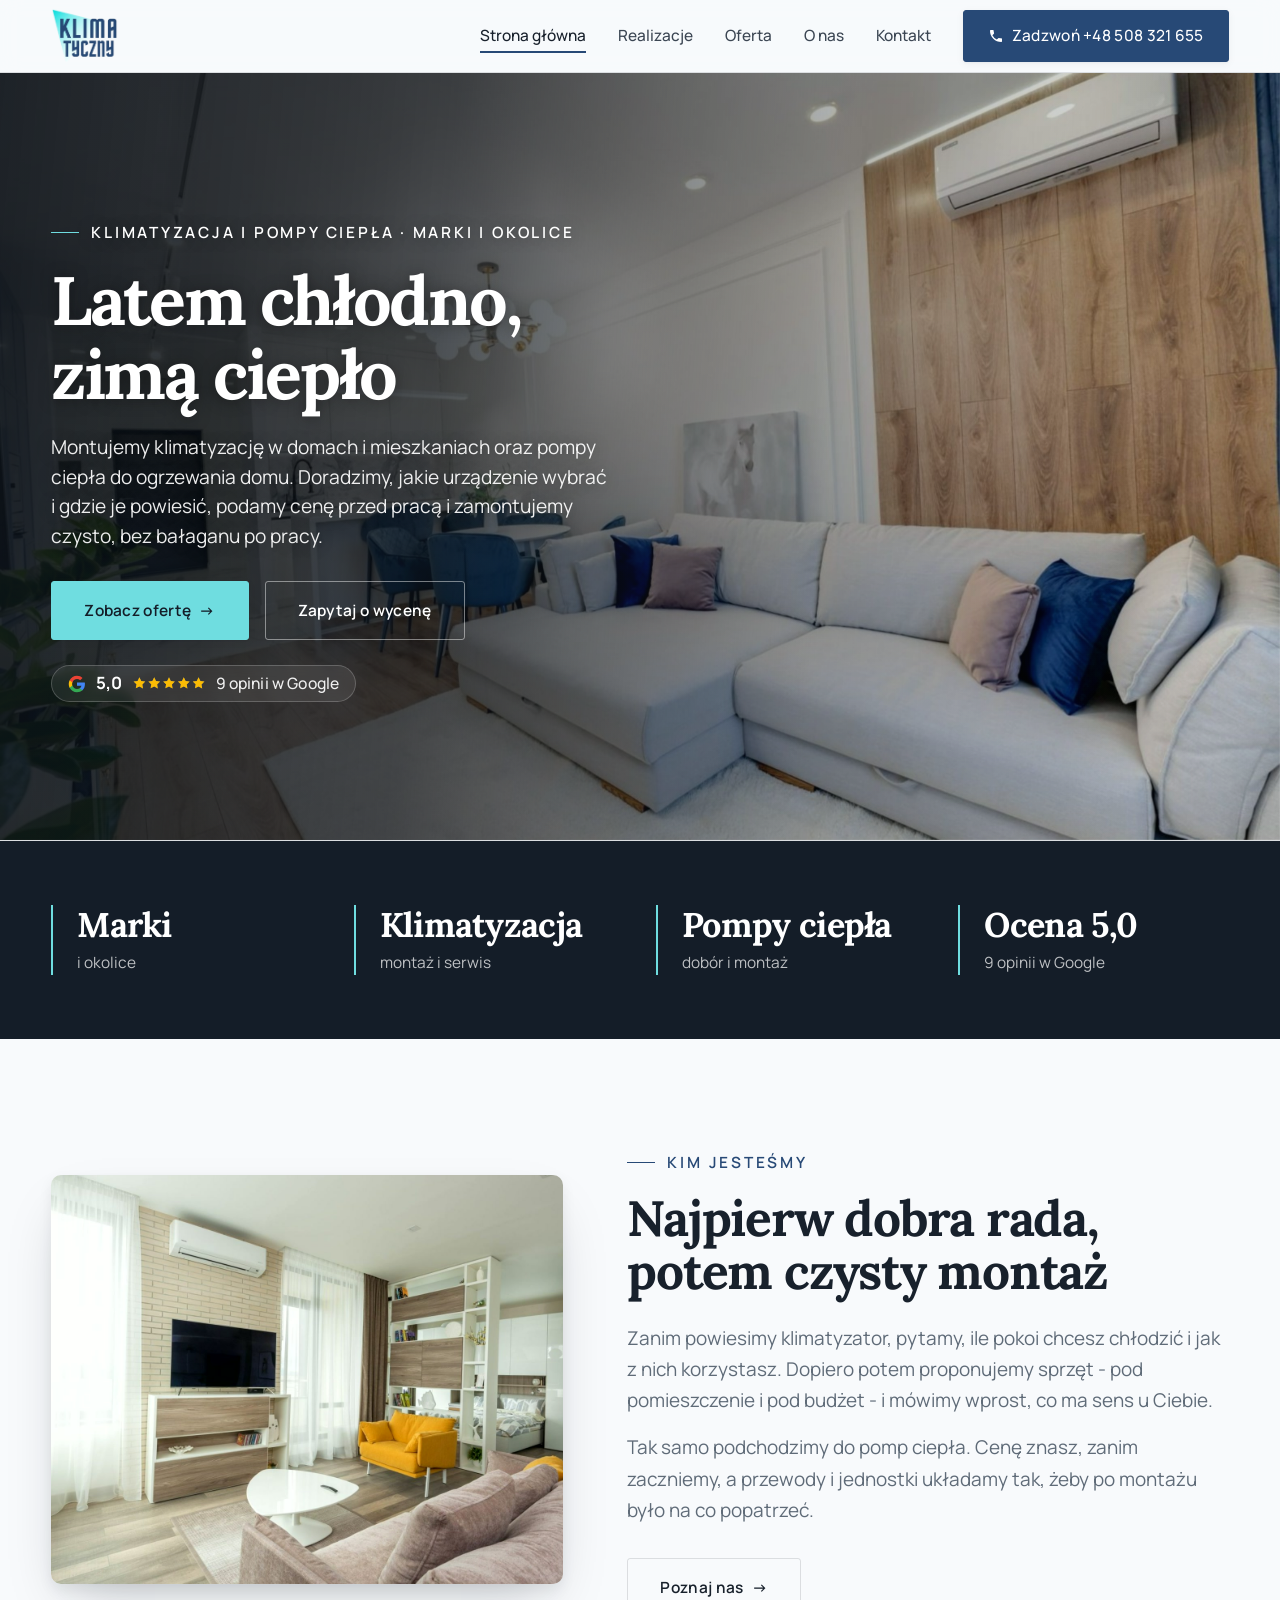
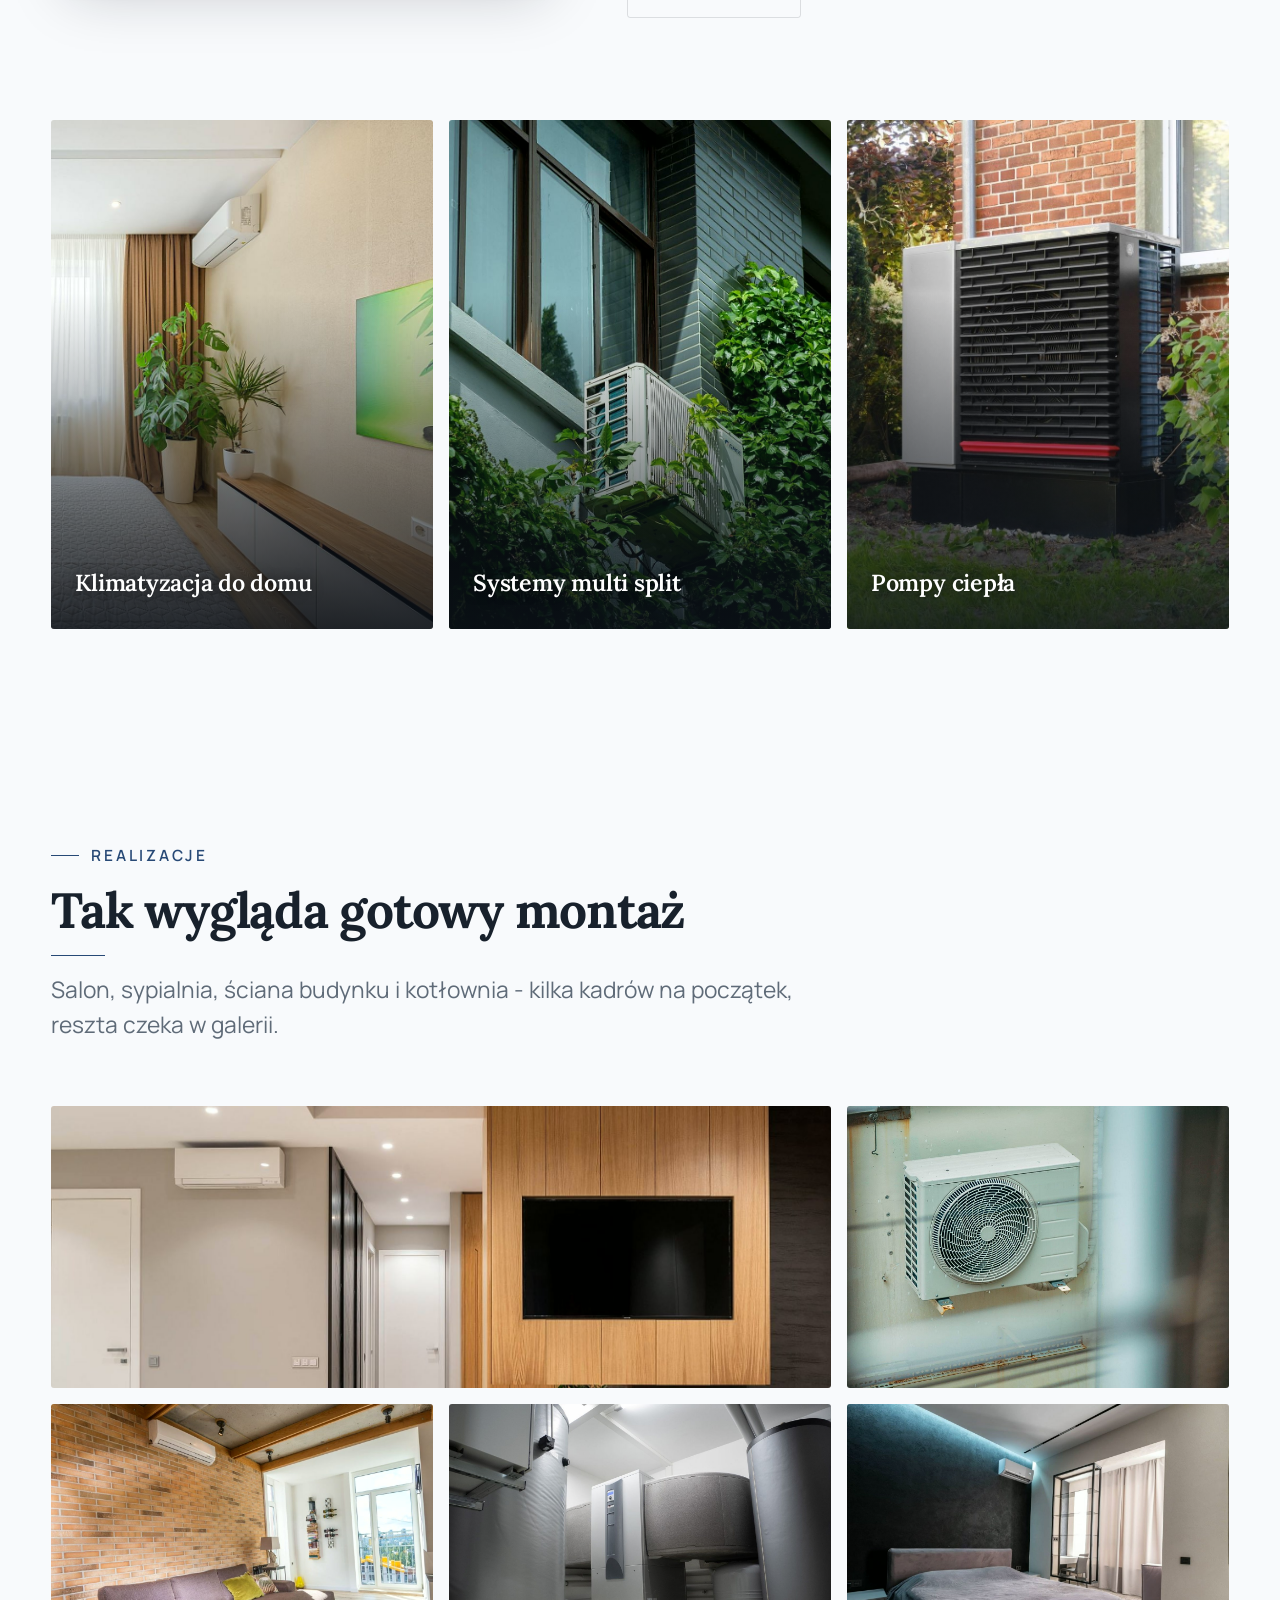
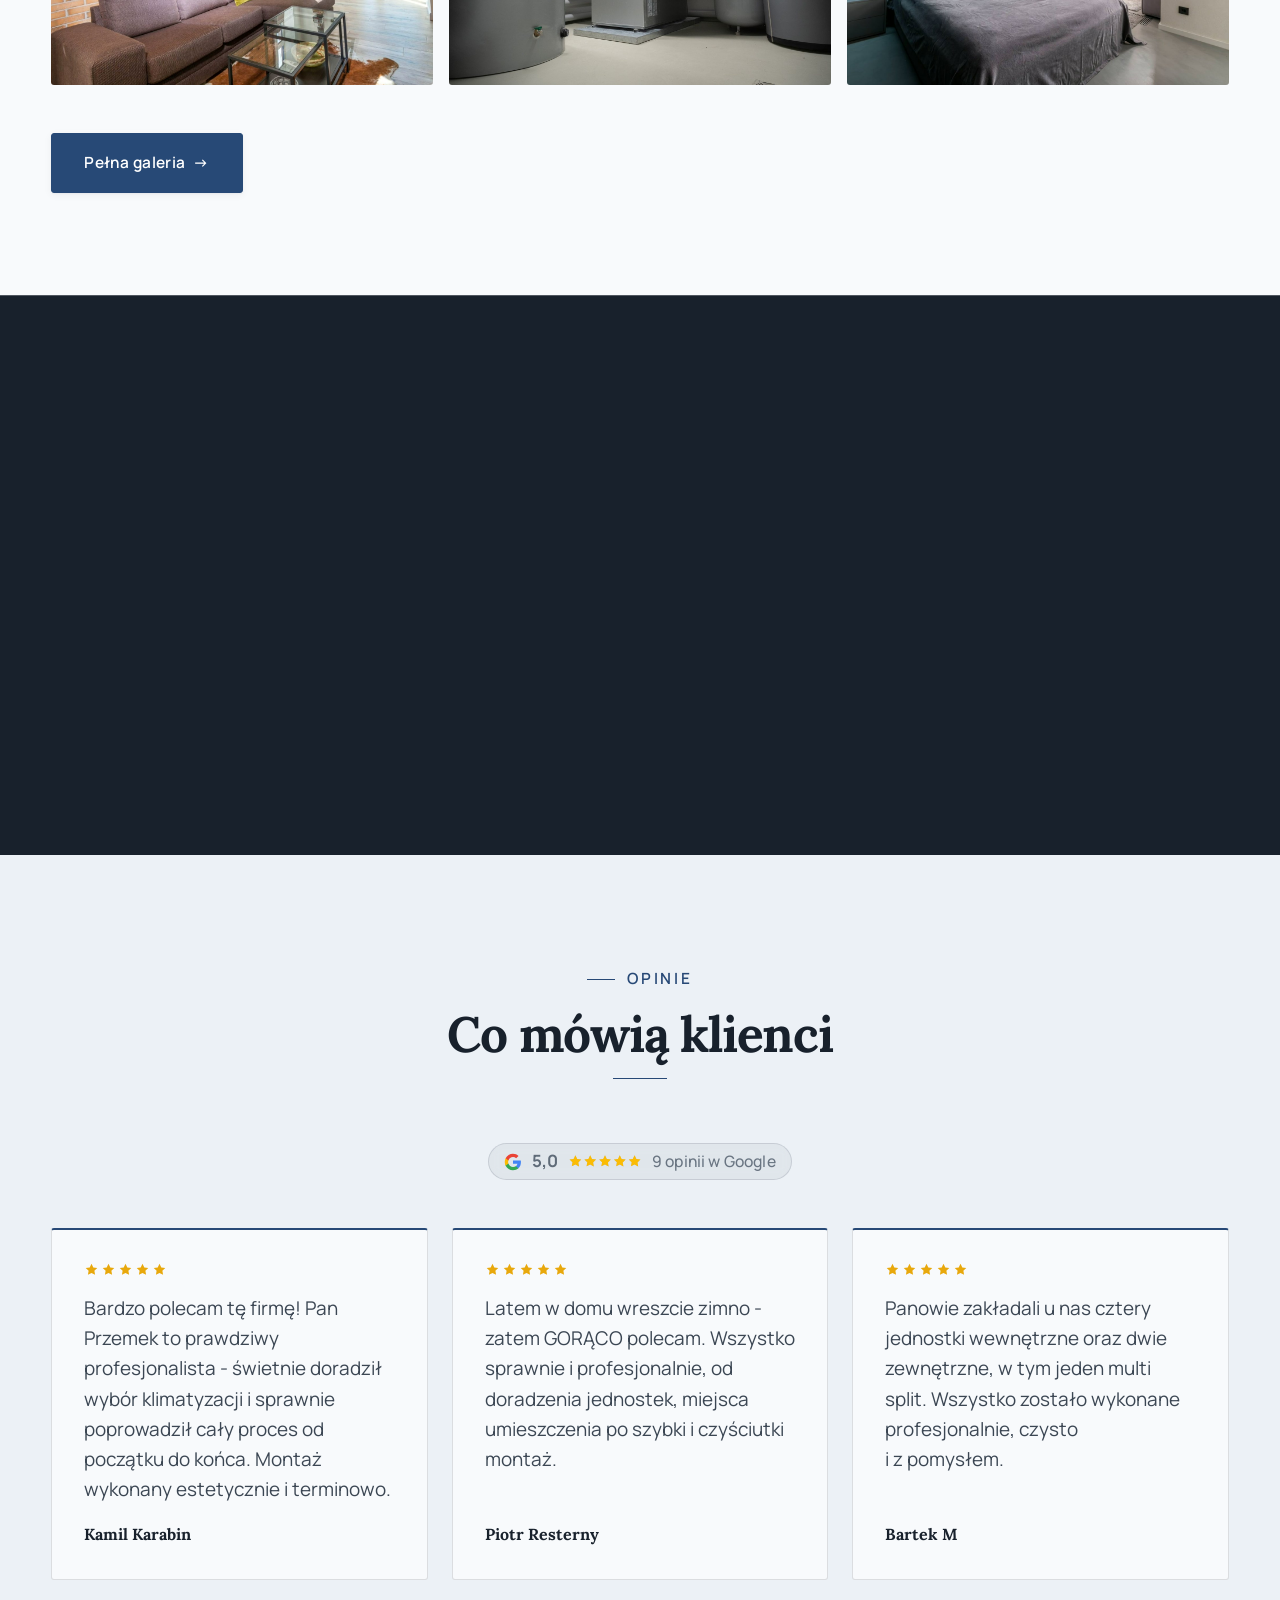
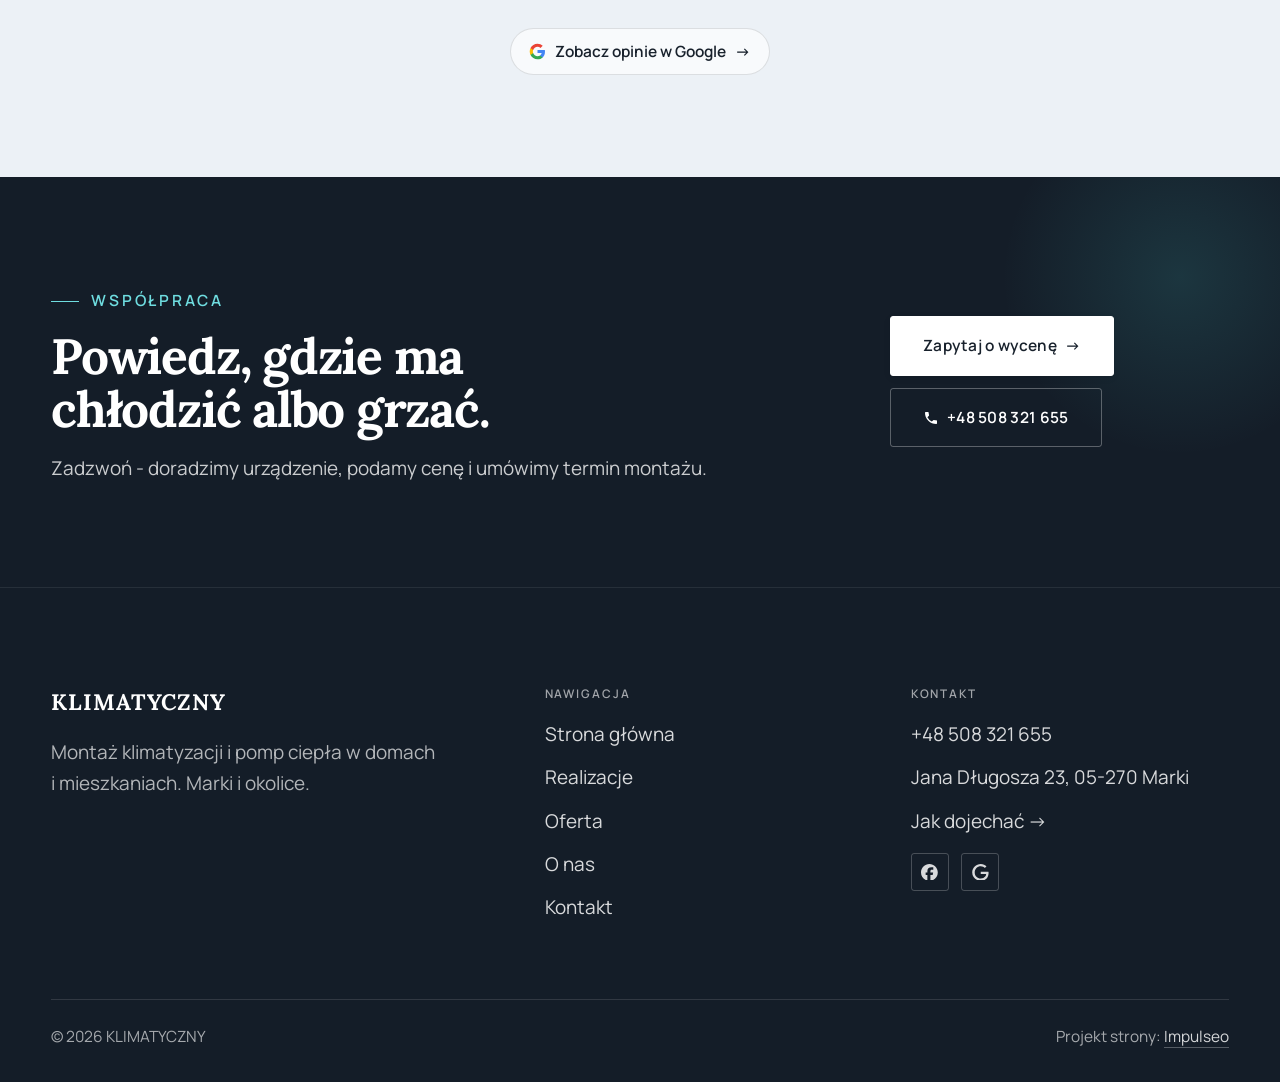
==== commit 953818f5: "[claude-edit][cmt:a0c1e98e-72b6-44f2-a49f-e82b0d248428] demo w stylu MP Parkiet: nowy uklad, kroje i" ====
--- a/index.html
+++ b/index.html
@@ -3,141 +3,107 @@
 <head>
 <meta charset="UTF-8">
 <meta name="viewport" content="width=device-width, initial-scale=1.0">
-<title>KLIMATYCZNY - Klimatyzacja i chłodnictwo · Marki</title>
-<meta name="description" content="KLIMATYCZNY - montaż i serwis klimatyzacji w domach i mieszkaniach, Marki i okolice. Dobór urządzeń, systemy multi split, przeglądy. Zadzwoń po wycenę.">
-<link rel="canonical" href="https://kris20032.github.io/klimatyczny/">
+<title>KLIMATYCZNY - Klimatyzacja i pompy ciepła · Marki</title>
+<meta name="description" content="KLIMATYCZNY - montaż klimatyzacji i pomp ciepła w domach i mieszkaniach, Marki i okolice. Dobór urządzeń, systemy multi split, przeglądy. Ocena 5,0 w Google. Zadzwoń: 508 321 655.">
+<link rel="canonical" href="https://impulseo-pl.github.io/klimatyczny/">
 <meta name="robots" content="noindex, nofollow">
 <meta property="og:type" content="website">
 <meta property="og:locale" content="pl_PL">
 <meta property="og:site_name" content="KLIMATYCZNY">
-<meta property="og:title" content="KLIMATYCZNY - Klimatyzacja i chłodnictwo · Marki">
-<meta property="og:description" content="KLIMATYCZNY - montaż i serwis klimatyzacji w domach i mieszkaniach, Marki i okolice. Dobór urządzeń, systemy multi split, przeglądy. Zadzwoń po wycenę.">
-<meta property="og:url" content="https://kris20032.github.io/klimatyczny/">
-<meta property="og:image" content="https://kris20032.github.io/klimatyczny/img/og.jpg">
+<meta property="og:title" content="KLIMATYCZNY - Klimatyzacja i pompy ciepła · Marki">
+<meta property="og:description" content="KLIMATYCZNY - montaż klimatyzacji i pomp ciepła w domach i mieszkaniach, Marki i okolice. Dobór urządzeń, systemy multi split, przeglądy. Ocena 5,0 w Google. Zadzwoń: 508 321 655.">
+<meta property="og:url" content="https://impulseo-pl.github.io/klimatyczny/">
+<meta property="og:image" content="https://impulseo-pl.github.io/klimatyczny/img/og.jpg">
 <meta property="og:image:width" content="1200">
 <meta property="og:image:height" content="630">
 <meta name="twitter:card" content="summary_large_image">
-<script type="application/ld+json">{"@context": "https://schema.org", "@type": "LocalBusiness", "name": "KLIMATYCZNY", "url": "https://kris20032.github.io/klimatyczny/", "telephone": "+48508321655", "image": "https://kris20032.github.io/klimatyczny/img/og.jpg", "areaServed": "Marki", "sameAs": ["https://maps.google.com/?cid=7568874003656651085&g_mp=Cidnb29nbGUubWFwcy5wbGFjZXMudjEuUGxhY2VzLlNlYXJjaFRleHQQAhgEIAA", "https://www.facebook.com/p/KlimaTyczny-100090193793547/"]}</script>
+<script type="application/ld+json">{"@context": "https://schema.org", "@type": "LocalBusiness", "name": "KLIMATYCZNY", "url": "https://impulseo-pl.github.io/klimatyczny/", "telephone": "+48508321655", "image": "https://impulseo-pl.github.io/klimatyczny/img/og.jpg", "areaServed": "Marki", "address": {"@type": "PostalAddress", "streetAddress": "Jana Długosza 23", "postalCode": "05-270", "addressLocality": "Marki", "addressCountry": "PL"}, "sameAs": ["https://maps.google.com/?cid=7568874003656651085&g_mp=Cidnb29nbGUubWFwcy5wbGFjZXMudjEuUGxhY2VzLlNlYXJjaFRleHQQAhgEIAA", "https://www.facebook.com/p/KlimaTyczny-100090193793547/"]}</script>
 <link rel="preconnect" href="https://fonts.googleapis.com">
 <link rel="preconnect" href="https://fonts.gstatic.com" crossorigin>
-<link href="https://fonts.googleapis.com/css2?family=Space+Grotesk:wght@500;600;700&family=DM+Sans:opsz,wght@9..40,400;9..40,500;9..40,600&display=swap" rel="stylesheet">
-<link rel="stylesheet" href="assets/styles.css?v=100b3a9f">
+<link href="https://fonts.googleapis.com/css2?family=Lora:wght@500;600;700&family=Manrope:wght@400;500;600;700&display=swap" rel="stylesheet">
+<link rel="preload" as="image" href="img/hero.jpg" fetchpriority="high">
+<link rel="stylesheet" href="assets/styles.css?v=20261126">
 </head>
 <body>
 
 <header class="nav">
   <div class="wrap nav-inner">
-    <a class="brand brand-has-logo" href="index.html"><img class="brand-logo" src="img/logo.png" alt="KLIMATYCZNY" width="587" height="493" decoding="async"></a>
-    <nav class="nav-links">
+    <a class="brand brand-has-logo" href="index.html" aria-label="KLIMATYCZNY - strona główna"><img class="brand-logo" src="img/logo.png" alt="KLIMATYCZNY" width="587" height="493"></a>
+    <nav class="nav-links" id="menu">
+      <a href="index.html" class="active" aria-current="page">Strona główna</a>
+      <a href="realizacje.html">Realizacje</a>
       <a href="oferta.html">Oferta</a>
-      <a href="realizacje.html">Realizacje</a>
       <a href="o-nas.html">O nas</a>
       <a href="kontakt.html">Kontakt</a>
-      <a href="tel:+48508321655" class="btn btn-accent">Zadzwoń +48 508 321 655</a>
+      <a href="tel:+48508321655" class="btn btn-accent"><svg class="ico-tel" width="16" height="16" viewBox="0 0 24 24" fill="none" aria-hidden="true"><path d="M6.6 10.8a15.5 15.5 0 0 0 6.6 6.6l2.2-2.2a1 1 0 0 1 1-.24 11.4 11.4 0 0 0 3.6.58 1 1 0 0 1 1 1V20a1 1 0 0 1-1 1A17 17 0 0 1 3 4a1 1 0 0 1 1-1h3.5a1 1 0 0 1 1 1c0 1.25.2 2.46.58 3.6a1 1 0 0 1-.25 1l-2.23 2.2Z" fill="currentColor"/></svg> Zadzwoń +48 508 321 655</a>
     </nav>
-    <button class="nav-toggle" aria-label="Menu"><span></span><span></span><span></span></button>
+    <button class="nav-toggle" aria-label="Menu" aria-controls="menu"><span></span><span></span><span></span></button>
   </div>
 </header>
 
-<main>
-<section class="hero-fach">
-  <img class="hf-photo" src="img/hero.jpg" fetchpriority="high" data-rotate="img/g1.jpg|img/g2.jpg" alt="KLIMATYCZNY" width="1786" height="1136">
-  <div class="hf-panel">
-    <div class="hf-inner">
-      <div class="brandmark bm-l"><span class="bm-line"><span>KLIMATYCZNY</span></span></div>
-
-      <span class="hf-kicker">Klimatyzacja · Marki i okolice</span>
-      <h1 class="hf-title">Chłód, kiedy go <em>naprawdę potrzebujesz</em></h1>
-      <p class="hf-lead">Montujemy i serwisujemy klimatyzację w domach i mieszkaniach.</p>
-      <a class="hf-phone" href="tel:+48508321655"><span class="hf-phone-lab">Zadzwoń teraz</span><span class="hf-phone-num"><svg class="ico-tel" width="16" height="16" viewBox="0 0 24 24" fill="none" aria-hidden="true"><path d="M6.6 10.8a15.5 15.5 0 0 0 6.6 6.6l2.2-2.2a1 1 0 0 1 1-.24 11.4 11.4 0 0 0 3.6.58 1 1 0 0 1 1 1V20a1 1 0 0 1-1 1A17 17 0 0 1 3 4a1 1 0 0 1 1-1h3.5a1 1 0 0 1 1 1c0 1.25.2 2.46.58 3.6a1 1 0 0 1-.25 1l-2.23 2.2Z" fill="currentColor"/></svg> +48 508 321 655</span></a>
-      <div class="hf-actions">
-        <a href="kontakt.html" class="btn btn-accent">Zadzwoń teraz <span class="arr">→</span></a>
-        <a href="tel:+48508321655" class="btn btn-ghost hf-ghost">Zadzwoń +48 508 321 655</a>
+<section class="hero-cine">
+  <img src="img/hero.jpg" alt="Jasny salon z klimatyzatorem na drewnianej ścianie" fetchpriority="high">
+  <div class="wrap">
+    <div class="hero-copy">
+      <span class="eyebrow"><span>Klimatyzacja i pompy ciepła<span class="eb-sep"> · </span><span class="eb-2">Marki i okolice</span></span></span>
+      <h1>Latem chłodno,<br>zimą ciepło</h1>
+      <p class="lead">Montujemy klimatyzację w domach i mieszkaniach oraz pompy ciepła do ogrzewania domu. Doradzimy, jakie urządzenie wybrać i gdzie je powiesić, podamy cenę przed pracą i zamontujemy czysto, bez bałaganu po pracy.</p>
+      <div class="hero-actions">
+        <a href="oferta.html" class="btn btn-cool">Zobacz ofertę <span class="arr">→</span></a>
+        <a href="kontakt.html" class="btn btn-ghost btn-on-dark">Zapytaj o wycenę</a>
       </div>
-      <div class="hf-trust"><svg class="ico-star" width="14" height="14" viewBox="0 0 24 24" style="vertical-align:-2px" aria-hidden="true"><path d="M12 2.8l2.85 5.8 6.4.93-4.63 4.5 1.1 6.37L12 17.4l-5.72 3 1.1-6.37-4.63-4.5 6.4-.93L12 2.8Z" fill="currentColor"/></svg> Ocena 5 w Google</div>
+      <div class="hero-trust"><span class="g-badge"><svg class="gb-ico" viewBox="0 0 24 24" width="18" height="18" aria-hidden="true"><path fill="#4285F4" d="M22.56 12.25c0-.78-.07-1.53-.2-2.25H12v4.26h5.92c-.26 1.37-1.04 2.53-2.21 3.31v2.77h3.57c2.08-1.92 3.28-4.74 3.28-8.09z"/><path fill="#34A853" d="M12 23c2.97 0 5.46-.98 7.28-2.66l-3.57-2.77c-.98.66-2.23 1.06-3.71 1.06-2.86 0-5.29-1.93-6.16-4.53H2.18v2.84C3.99 20.53 7.7 23 12 23z"/><path fill="#FBBC05" d="M5.84 14.09c-.22-.66-.35-1.36-.35-2.09s.13-1.43.35-2.09V7.07H2.18C1.43 8.55 1 10.22 1 12s.43 3.45 1.18 4.93l2.85-2.22.81-.62z"/><path fill="#EA4335" d="M12 5.38c1.62 0 3.06.56 4.21 1.64l3.15-3.15C17.45 2.09 14.97 1 12 1 7.7 1 3.99 3.47 2.18 7.07l3.66 2.84c.87-2.6 3.3-4.53 6.16-4.53z"/></svg><b class="gb-ocena">5,0</b><svg class="gb-stars" viewBox="0 0 90 18" width="74" height="14.8" aria-hidden="true"><g fill="currentColor" opacity=".26"><path transform="translate(0,0)" d="M9 1.6l2.2 4.46 4.92.72-3.56 3.47.84 4.9L9 12.74l-4.4 2.31.84-4.9L1.88 6.68l4.92-.72L9 1.6Z"/><path transform="translate(18,0)" d="M9 1.6l2.2 4.46 4.92.72-3.56 3.47.84 4.9L9 12.74l-4.4 2.31.84-4.9L1.88 6.68l4.92-.72L9 1.6Z"/><path transform="translate(36,0)" d="M9 1.6l2.2 4.46 4.92.72-3.56 3.47.84 4.9L9 12.74l-4.4 2.31.84-4.9L1.88 6.68l4.92-.72L9 1.6Z"/><path transform="translate(54,0)" d="M9 1.6l2.2 4.46 4.92.72-3.56 3.47.84 4.9L9 12.74l-4.4 2.31.84-4.9L1.88 6.68l4.92-.72L9 1.6Z"/><path transform="translate(72,0)" d="M9 1.6l2.2 4.46 4.92.72-3.56 3.47.84 4.9L9 12.74l-4.4 2.31.84-4.9L1.88 6.68l4.92-.72L9 1.6Z"/></g><clipPath id="gs-hero"><rect x="0" y="0" width="90.0" height="18"/></clipPath><g fill="#FBBC04" clip-path="url(#gs-hero)"><path transform="translate(0,0)" d="M9 1.6l2.2 4.46 4.92.72-3.56 3.47.84 4.9L9 12.74l-4.4 2.31.84-4.9L1.88 6.68l4.92-.72L9 1.6Z"/><path transform="translate(18,0)" d="M9 1.6l2.2 4.46 4.92.72-3.56 3.47.84 4.9L9 12.74l-4.4 2.31.84-4.9L1.88 6.68l4.92-.72L9 1.6Z"/><path transform="translate(36,0)" d="M9 1.6l2.2 4.46 4.92.72-3.56 3.47.84 4.9L9 12.74l-4.4 2.31.84-4.9L1.88 6.68l4.92-.72L9 1.6Z"/><path transform="translate(54,0)" d="M9 1.6l2.2 4.46 4.92.72-3.56 3.47.84 4.9L9 12.74l-4.4 2.31.84-4.9L1.88 6.68l4.92-.72L9 1.6Z"/><path transform="translate(72,0)" d="M9 1.6l2.2 4.46 4.92.72-3.56 3.47.84 4.9L9 12.74l-4.4 2.31.84-4.9L1.88 6.68l4.92-.72L9 1.6Z"/></g></svg><span class="gb-txt">9 opinii w Google</span></span></div>
     </div>
   </div>
 </section>
-<section class="fach-promise">
+<section class="strip">
   <div class="wrap">
-    <ul class="fp-row reveal"><li>Bezpłatna wycena</li><li>Dojazd: Marki i okolice</li><li>Gwarancja na robociznę</li></ul>
+    <div class="item reveal"><div class="k">Marki</div><div class="v">i okolice</div></div>
+    <div class="item reveal"><div class="k">Klimatyzacja</div><div class="v">montaż i serwis</div></div>
+    <div class="item reveal"><div class="k">Pompy ciepła</div><div class="v">dobór i montaż</div></div>
+    <div class="item reveal"><div class="k">Ocena 5,0</div><div class="v">9 opinii w Google</div></div>
   </div>
 </section>
-<section class="opinie-mini" aria-label="Opinie klientów">
-  <div class="wrap">
-    <div class="om-row">
-      <div class="om-item reveal"><blockquote>„Bardzo polecam tę firmę!”</blockquote><span class="om-autor">Kamil Karabin</span></div>
-      <div class="om-item reveal"><blockquote>„Latem w domu wreszcie zimno - zatem GORĄCO polecam.”</blockquote><span class="om-autor">Piotr Resterny</span></div>
-      <div class="om-item reveal"><blockquote>„Panowie zakładali u nas cztery jednostki wewnętrzne oraz dwie zewnętrzne, w tym jeden mutli split.”</blockquote><span class="om-autor">Bartek M</span></div>
+<section>
+  <div class="wrap split">
+    <div class="split-art reveal"><img src="img/about.jpg" alt="Salon z klimatyzatorem nad telewizorem"></div>
+    <div class="split-copy reveal">
+      <span class="eyebrow">Kim jesteśmy</span>
+      <h2>Najpierw dobra rada, potem czysty montaż</h2>
+      <p class="muted">Zanim powiesimy klimatyzator, pytamy, ile pokoi chcesz chłodzić i jak z nich korzystasz. Dopiero potem proponujemy sprzęt - pod pomieszczenie i pod budżet - i mówimy wprost, co ma sens u Ciebie.</p>
+      <p class="muted">Tak samo podchodzimy do pomp ciepła. Cenę znasz, zanim zaczniemy, a przewody i jednostki układamy tak, żeby po montażu było na co popatrzeć.</p>
+      <a href="o-nas.html" class="btn btn-ghost">Poznaj nas <span class="arr">→</span></a>
     </div>
   </div>
 </section>
 <section class="gateways-band">
   <div class="wrap">
     <div class="gateways">
-      <a href="oferta.html" class="gateway reveal"><img src="img/g3.jpg" alt="Montaż klimatyzacji w domu" loading="lazy" width="1600" height="1068" decoding="async"><span class="g-ttl">Montaż klimatyzacji w domu</span></a>
-      <a href="oferta.html" class="gateway reveal"><img src="img/g4.jpg" alt="Systemy multi split" loading="lazy" width="1600" height="1200" decoding="async"><span class="g-ttl">Systemy multi split</span></a>
-      <a href="oferta.html" class="gateway reveal"><img src="img/g5.jpg" alt="Doradztwo i dobór" loading="lazy" width="1600" height="1068" decoding="async"><span class="g-ttl">Doradztwo i dobór</span></a>
+      <a href="oferta.html" class="gateway reveal"><img src="img/g3.jpg" alt="Klimatyzator ścienny w sypialni" loading="lazy" style="object-position:100% 50%"><span class="g-ttl">Klimatyzacja do domu</span></a>
+      <a href="oferta.html" class="gateway reveal"><img src="img/g4.jpg" alt="Jednostka zewnętrzna klimatyzacji na elewacji porośniętej bluszczem" loading="lazy" style="object-position:72% 50%"><span class="g-ttl">Systemy multi split</span></a>
+      <a href="oferta.html" class="gateway reveal"><img src="img/g11.jpg" alt="Pompa ciepła przy ceglanym domu" loading="lazy" style="object-position:56% 50%"><span class="g-ttl">Pompy ciepła</span></a>
     </div>
-  </div>
-</section>
-<section class="proces proces-os fachowcy">
-  <div class="wrap proc-grid">
-    <div class="proc-side">
-      <div class="head reveal">
-        <span class="eyebrow">Jak pracujemy</span>
-        <h2>Wiesz, na czym stoisz - na każdym etapie</h2>
-        <p>Od pierwszego telefonu do odbioru roboty - krok po kroku.</p>
-      </div>
-      <div class="proc-count" aria-hidden="true"><span class="pc-cur">01</span><span class="pc-all">/ 04</span></div>
-      <div class="proc-bar" aria-hidden="true"><i></i></div>
-      <p class="proc-now" aria-hidden="true">Bezpłatna wycena</p>
-    </div>
-    <ol class="proces-line">
-      <li class="reveal"><span class="pno">01</span><h3>Bezpłatna wycena</h3><p>Umawiamy się na miejscu i mówimy wprost, co ma sens. Nic za to nie płacisz.</p></li>
-      <li class="reveal"><span class="pno">02</span><h3>Kosztorys i termin</h3><p>Konkretna kwota i konkretny dzień - spisane, zanim wejdziemy na budowę.</p></li>
-      <li class="reveal"><span class="pno">03</span><h3>Realizacja</h3><p>Robota od początku do końca, w umówionym terminie.</p></li>
-      <li class="reveal"><span class="pno">04</span><h3>Odbiór i gwarancja</h3><p>Dajemy gwarancję na robociznę i trzymamy termin.</p></li>
-    </ol>
   </div>
 </section>
 <section>
   <div class="wrap">
     <div class="head reveal">
       <span class="eyebrow">Realizacje</span>
-      <h2>Nasze realizacje</h2>
-      <p>Kawałek tego, co robimy na co dzień - od montażu jednostki po gotowy, chłodzący komfort w środku.</p>
+      <h2>Tak wygląda gotowy montaż</h2>
+      <p>Salon, sypialnia, ściana budynku i kotłownia - kilka kadrów na początek, reszta czeka w galerii.</p>
     </div>
     <div class="gallery">
-      <div class="tile t-two3 reveal"><img src="img/g6.jpg" alt="KLIMATYCZNY" loading="lazy" width="1600" height="1068" decoding="async"></div>
-      <div class="tile t-third reveal"><img src="img/g7.jpg" alt="KLIMATYCZNY" loading="lazy" width="1538" height="1002" decoding="async"></div>
-      <div class="tile t-third reveal"><img src="img/g8.jpg" alt="KLIMATYCZNY" loading="lazy" width="1516" height="962" decoding="async"></div>
-      <div class="tile t-third reveal"><img src="img/g9.jpg" alt="KLIMATYCZNY" loading="lazy" width="1600" height="1069" decoding="async"></div>
-      <div class="tile t-third reveal"><img src="img/g10.jpg" alt="KLIMATYCZNY" loading="lazy" width="1556" height="1022" decoding="async"></div>
+      <div class="tile t-two3 pos-g9 reveal"><img src="img/g9.jpg" alt="Klimatyzator ścienny w salonie z drewnianą zabudową" loading="lazy"><div class="cap">Salon z zabudową z drewna</div></div>
+      <div class="tile t-third reveal"><img src="img/g1.jpg" alt="Jednostka zewnętrzna klimatyzacji na ścianie budynku" loading="lazy"><div class="cap">Agregat na ścianie budynku</div></div>
+      <div class="tile t-third pos-top-l reveal"><img src="img/g8.jpg" alt="Klimatyzator w salonie z ceglaną ścianą" loading="lazy"><div class="cap">Mieszkanie z cegłą na ścianie</div></div>
+      <div class="tile t-third reveal"><img src="img/g12.jpg" alt="Pompa ciepła i zasobniki w pomieszczeniu technicznym" loading="lazy"><div class="cap">Kotłownia z pompą ciepła</div></div>
+      <div class="tile t-third pos-g7 reveal"><img src="img/g7.jpg" alt="Klimatyzator ścienny w ciemnej sypialni" loading="lazy"><div class="cap">Sypialnia w ciemnych kolorach</div></div>
     </div>
-    <div style="margin-top:var(--space-7)" class="reveal"><a href="realizacje.html" class="btn btn-accent">Pełna galeria <span class="arr">→</span></a></div>
-  </div>
-</section>
-<section class="fach-uslugi">
-  <div class="wrap">
-    <div class="head reveal">
-      <span class="eyebrow">Co robimy</span>
-      <h2>Zakres usług</h2>
-      <p>Najczęstsze zlecenia. Przy każdym piszę, co wchodzi w zakres.</p>
-    </div>
-    <ul class="fu-list">
-      <li class="fu-row reveal"><div class="fu-name">Montaż klimatyzacji w domu</div><div class="fu-desc">Dobieramy i montujemy klimatyzatory w domach i mieszkaniach - estetycznie, cicho i terminowo.</div><a class="fu-cta" href="kontakt.html">Wycena <span class="arr">→</span></a></li>
-      <li class="fu-row reveal"><div class="fu-name">Systemy multi split</div><div class="fu-desc">Kilka jednostek wewnętrznych na jednej zewnętrznej - wygodne rozwiązanie dla całego domu.</div><a class="fu-cta" href="kontakt.html">Wycena <span class="arr">→</span></a></li>
-      <li class="fu-row reveal"><div class="fu-name">Doradztwo i dobór</div><div class="fu-desc">Pomagamy wybrać moc i miejsce montażu jednostek, żeby chłodziło równo i nie wiało prosto na kanapę.</div><a class="fu-cta" href="kontakt.html">Wycena <span class="arr">→</span></a></li>
-      <li class="fu-row reveal"><div class="fu-name">Klimatyzacja do biur i lokali</div><div class="fu-desc">Chłodzimy biura i lokale usługowe - moc dobrana do metrażu i sposobu pracy.</div><a class="fu-cta" href="kontakt.html">Wycena <span class="arr">→</span></a></li>
-      <li class="fu-row reveal"><div class="fu-name">Przeglądy i czyszczenie</div><div class="fu-desc">Okresowy przegląd, czyszczenie i odgrzybianie, żeby sprzęt chłodził pełną mocą.</div><a class="fu-cta" href="kontakt.html">Wycena <span class="arr">→</span></a></li>
-      <li class="fu-row reveal"><div class="fu-name">Naprawa i diagnostyka</div><div class="fu-desc">Szukamy przyczyny usterki, a nie tylko objawu - naprawiamy i zabezpieczamy instalację.</div><a class="fu-cta" href="kontakt.html">Wycena <span class="arr">→</span></a></li>
-    </ul>
-    <div style="margin-top:var(--space-7)" class="reveal"><a href="oferta.html" class="btn btn-ghost">Pełna oferta <span class="arr">→</span></a></div>
+    <div class="gallery-more reveal"><a href="realizacje.html" class="btn btn-accent">Pełna galeria <span class="arr">→</span></a></div>
   </div>
 </section>
 <section class="stopklatka" aria-hidden="true">
-  <div class="stk-bg" style="background-image:url(img/stk.jpg)"></div>
+  <div class="stk-bg" style="background-image:url(img/g5.jpg)"></div>
 </section>
 <section class="opinie">
   <div class="wrap">
@@ -145,41 +111,41 @@
       <span class="eyebrow">Opinie</span>
       <h2>Co mówią klienci</h2>
     </div>
-    <p class="op-meta reveal"><span class="g-badge"><svg class="gb-ico" viewBox="0 0 24 24" width="18" height="18" aria-hidden="true"><path fill="#4285F4" d="M22.56 12.25c0-.78-.07-1.53-.2-2.25H12v4.26h5.92c-.26 1.37-1.04 2.53-2.21 3.31v2.77h3.57c2.08-1.92 3.28-4.74 3.28-8.09z"/><path fill="#34A853" d="M12 23c2.97 0 5.46-.98 7.28-2.66l-3.57-2.77c-.98.66-2.23 1.06-3.71 1.06-2.86 0-5.29-1.93-6.16-4.53H2.18v2.84C3.99 20.53 7.7 23 12 23z"/><path fill="#FBBC05" d="M5.84 14.09c-.22-.66-.35-1.36-.35-2.09s.13-1.43.35-2.09V7.07H2.18C1.43 8.55 1 10.22 1 12s.43 3.45 1.18 4.93l2.85-2.22.81-.62z"/><path fill="#EA4335" d="M12 5.38c1.62 0 3.06.56 4.21 1.64l3.15-3.15C17.45 2.09 14.97 1 12 1 7.7 1 3.99 3.47 2.18 7.07l3.66 2.84c.87-2.6 3.3-4.53 6.16-4.53z"/></svg><b class="gb-ocena">5</b><svg class="gb-stars" viewBox="0 0 90 18" width="74" height="14.8" aria-hidden="true"><g fill="currentColor" opacity=".26"><path transform="translate(0,0)" d="M9 1.6l2.2 4.46 4.92.72-3.56 3.47.84 4.9L9 12.74l-4.4 2.31.84-4.9L1.88 6.68l4.92-.72L9 1.6Z"/><path transform="translate(18,0)" d="M9 1.6l2.2 4.46 4.92.72-3.56 3.47.84 4.9L9 12.74l-4.4 2.31.84-4.9L1.88 6.68l4.92-.72L9 1.6Z"/><path transform="translate(36,0)" d="M9 1.6l2.2 4.46 4.92.72-3.56 3.47.84 4.9L9 12.74l-4.4 2.31.84-4.9L1.88 6.68l4.92-.72L9 1.6Z"/><path transform="translate(54,0)" d="M9 1.6l2.2 4.46 4.92.72-3.56 3.47.84 4.9L9 12.74l-4.4 2.31.84-4.9L1.88 6.68l4.92-.72L9 1.6Z"/><path transform="translate(72,0)" d="M9 1.6l2.2 4.46 4.92.72-3.56 3.47.84 4.9L9 12.74l-4.4 2.31.84-4.9L1.88 6.68l4.92-.72L9 1.6Z"/></g><clipPath id="gs1000"><rect x="0" y="0" width="90.0" height="18"/></clipPath><g fill="#FBBC04" clip-path="url(#gs1000)"><path transform="translate(0,0)" d="M9 1.6l2.2 4.46 4.92.72-3.56 3.47.84 4.9L9 12.74l-4.4 2.31.84-4.9L1.88 6.68l4.92-.72L9 1.6Z"/><path transform="translate(18,0)" d="M9 1.6l2.2 4.46 4.92.72-3.56 3.47.84 4.9L9 12.74l-4.4 2.31.84-4.9L1.88 6.68l4.92-.72L9 1.6Z"/><path transform="translate(36,0)" d="M9 1.6l2.2 4.46 4.92.72-3.56 3.47.84 4.9L9 12.74l-4.4 2.31.84-4.9L1.88 6.68l4.92-.72L9 1.6Z"/><path transform="translate(54,0)" d="M9 1.6l2.2 4.46 4.92.72-3.56 3.47.84 4.9L9 12.74l-4.4 2.31.84-4.9L1.88 6.68l4.92-.72L9 1.6Z"/><path transform="translate(72,0)" d="M9 1.6l2.2 4.46 4.92.72-3.56 3.47.84 4.9L9 12.74l-4.4 2.31.84-4.9L1.88 6.68l4.92-.72L9 1.6Z"/></g></svg><span class="gb-txt">w Google</span></span></p>
-    <p class="op-meta reveal"><a class="op-google" href="https://maps.google.com/?cid=7568874003656651085&amp;g_mp=Cidnb29nbGUubWFwcy5wbGFjZXMudjEuUGxhY2VzLlNlYXJjaFRleHQQAhgEIAA" target="_blank" rel="noopener"><svg class="op-g-ico" viewBox="0 0 24 24" width="17" height="17" aria-hidden="true"><path fill="#4285F4" d="M22.56 12.25c0-.78-.07-1.53-.2-2.25H12v4.26h5.92c-.26 1.37-1.04 2.53-2.21 3.31v2.77h3.57c2.08-1.92 3.28-4.74 3.28-8.09z"/><path fill="#34A853" d="M12 23c2.97 0 5.46-.98 7.28-2.66l-3.57-2.77c-.98.66-2.23 1.06-3.71 1.06-2.86 0-5.29-1.93-6.16-4.53H2.18v2.84C3.99 20.53 7.7 23 12 23z"/><path fill="#FBBC05" d="M5.84 14.09c-.22-.66-.35-1.36-.35-2.09s.13-1.43.35-2.09V7.07H2.18C1.43 8.55 1 10.22 1 12s.43 3.45 1.18 4.93l2.85-2.22.81-.62z"/><path fill="#EA4335" d="M12 5.38c1.62 0 3.06.56 4.21 1.64l3.15-3.15C17.45 2.09 14.97 1 12 1 7.7 1 3.99 3.47 2.18 7.07l3.66 2.84c.87-2.6 3.3-4.53 6.16-4.53z"/></svg><span>Zobacz opinie w Google</span><span class="arr">→</span></a></p>
+    <p class="op-meta reveal"><span class="g-badge"><svg class="gb-ico" viewBox="0 0 24 24" width="18" height="18" aria-hidden="true"><path fill="#4285F4" d="M22.56 12.25c0-.78-.07-1.53-.2-2.25H12v4.26h5.92c-.26 1.37-1.04 2.53-2.21 3.31v2.77h3.57c2.08-1.92 3.28-4.74 3.28-8.09z"/><path fill="#34A853" d="M12 23c2.97 0 5.46-.98 7.28-2.66l-3.57-2.77c-.98.66-2.23 1.06-3.71 1.06-2.86 0-5.29-1.93-6.16-4.53H2.18v2.84C3.99 20.53 7.7 23 12 23z"/><path fill="#FBBC05" d="M5.84 14.09c-.22-.66-.35-1.36-.35-2.09s.13-1.43.35-2.09V7.07H2.18C1.43 8.55 1 10.22 1 12s.43 3.45 1.18 4.93l2.85-2.22.81-.62z"/><path fill="#EA4335" d="M12 5.38c1.62 0 3.06.56 4.21 1.64l3.15-3.15C17.45 2.09 14.97 1 12 1 7.7 1 3.99 3.47 2.18 7.07l3.66 2.84c.87-2.6 3.3-4.53 6.16-4.53z"/></svg><b class="gb-ocena">5,0</b><svg class="gb-stars" viewBox="0 0 90 18" width="74" height="14.8" aria-hidden="true"><g fill="currentColor" opacity=".26"><path transform="translate(0,0)" d="M9 1.6l2.2 4.46 4.92.72-3.56 3.47.84 4.9L9 12.74l-4.4 2.31.84-4.9L1.88 6.68l4.92-.72L9 1.6Z"/><path transform="translate(18,0)" d="M9 1.6l2.2 4.46 4.92.72-3.56 3.47.84 4.9L9 12.74l-4.4 2.31.84-4.9L1.88 6.68l4.92-.72L9 1.6Z"/><path transform="translate(36,0)" d="M9 1.6l2.2 4.46 4.92.72-3.56 3.47.84 4.9L9 12.74l-4.4 2.31.84-4.9L1.88 6.68l4.92-.72L9 1.6Z"/><path transform="translate(54,0)" d="M9 1.6l2.2 4.46 4.92.72-3.56 3.47.84 4.9L9 12.74l-4.4 2.31.84-4.9L1.88 6.68l4.92-.72L9 1.6Z"/><path transform="translate(72,0)" d="M9 1.6l2.2 4.46 4.92.72-3.56 3.47.84 4.9L9 12.74l-4.4 2.31.84-4.9L1.88 6.68l4.92-.72L9 1.6Z"/></g><clipPath id="gs-opinie"><rect x="0" y="0" width="90.0" height="18"/></clipPath><g fill="#FBBC04" clip-path="url(#gs-opinie)"><path transform="translate(0,0)" d="M9 1.6l2.2 4.46 4.92.72-3.56 3.47.84 4.9L9 12.74l-4.4 2.31.84-4.9L1.88 6.68l4.92-.72L9 1.6Z"/><path transform="translate(18,0)" d="M9 1.6l2.2 4.46 4.92.72-3.56 3.47.84 4.9L9 12.74l-4.4 2.31.84-4.9L1.88 6.68l4.92-.72L9 1.6Z"/><path transform="translate(36,0)" d="M9 1.6l2.2 4.46 4.92.72-3.56 3.47.84 4.9L9 12.74l-4.4 2.31.84-4.9L1.88 6.68l4.92-.72L9 1.6Z"/><path transform="translate(54,0)" d="M9 1.6l2.2 4.46 4.92.72-3.56 3.47.84 4.9L9 12.74l-4.4 2.31.84-4.9L1.88 6.68l4.92-.72L9 1.6Z"/><path transform="translate(72,0)" d="M9 1.6l2.2 4.46 4.92.72-3.56 3.47.84 4.9L9 12.74l-4.4 2.31.84-4.9L1.88 6.68l4.92-.72L9 1.6Z"/></g></svg><span class="gb-txt">9 opinii w Google</span></span></p>
     <div class="opinie-grid">
-      <figure class="op-card reveal"><span class="op-star"><svg class="ico-star" width="14" height="14" viewBox="0 0 24 24" style="vertical-align:-2px" aria-hidden="true"><path d="M12 2.8l2.85 5.8 6.4.93-4.63 4.5 1.1 6.37L12 17.4l-5.72 3 1.1-6.37-4.63-4.5 6.4-.93L12 2.8Z" fill="currentColor"/></svg><svg class="ico-star" width="14" height="14" viewBox="0 0 24 24" style="vertical-align:-2px" aria-hidden="true"><path d="M12 2.8l2.85 5.8 6.4.93-4.63 4.5 1.1 6.37L12 17.4l-5.72 3 1.1-6.37-4.63-4.5 6.4-.93L12 2.8Z" fill="currentColor"/></svg><svg class="ico-star" width="14" height="14" viewBox="0 0 24 24" style="vertical-align:-2px" aria-hidden="true"><path d="M12 2.8l2.85 5.8 6.4.93-4.63 4.5 1.1 6.37L12 17.4l-5.72 3 1.1-6.37-4.63-4.5 6.4-.93L12 2.8Z" fill="currentColor"/></svg><svg class="ico-star" width="14" height="14" viewBox="0 0 24 24" style="vertical-align:-2px" aria-hidden="true"><path d="M12 2.8l2.85 5.8 6.4.93-4.63 4.5 1.1 6.37L12 17.4l-5.72 3 1.1-6.37-4.63-4.5 6.4-.93L12 2.8Z" fill="currentColor"/></svg><svg class="ico-star" width="14" height="14" viewBox="0 0 24 24" style="vertical-align:-2px" aria-hidden="true"><path d="M12 2.8l2.85 5.8 6.4.93-4.63 4.5 1.1 6.37L12 17.4l-5.72 3 1.1-6.37-4.63-4.5 6.4-.93L12 2.8Z" fill="currentColor"/></svg></span><blockquote>Bardzo polecam tę firmę! Pan Przemek to prawdziwy profesjonalista - świetnie doradził wybór klimatyzacji i sprawnie poprowadził cały proces od początku do końca. Montaż wykonany estetycznie i terminowo.</blockquote><span class="op-autor">Kamil Karabin</span></figure>
-      <figure class="op-card reveal"><span class="op-star"><svg class="ico-star" width="14" height="14" viewBox="0 0 24 24" style="vertical-align:-2px" aria-hidden="true"><path d="M12 2.8l2.85 5.8 6.4.93-4.63 4.5 1.1 6.37L12 17.4l-5.72 3 1.1-6.37-4.63-4.5 6.4-.93L12 2.8Z" fill="currentColor"/></svg><svg class="ico-star" width="14" height="14" viewBox="0 0 24 24" style="vertical-align:-2px" aria-hidden="true"><path d="M12 2.8l2.85 5.8 6.4.93-4.63 4.5 1.1 6.37L12 17.4l-5.72 3 1.1-6.37-4.63-4.5 6.4-.93L12 2.8Z" fill="currentColor"/></svg><svg class="ico-star" width="14" height="14" viewBox="0 0 24 24" style="vertical-align:-2px" aria-hidden="true"><path d="M12 2.8l2.85 5.8 6.4.93-4.63 4.5 1.1 6.37L12 17.4l-5.72 3 1.1-6.37-4.63-4.5 6.4-.93L12 2.8Z" fill="currentColor"/></svg><svg class="ico-star" width="14" height="14" viewBox="0 0 24 24" style="vertical-align:-2px" aria-hidden="true"><path d="M12 2.8l2.85 5.8 6.4.93-4.63 4.5 1.1 6.37L12 17.4l-5.72 3 1.1-6.37-4.63-4.5 6.4-.93L12 2.8Z" fill="currentColor"/></svg><svg class="ico-star" width="14" height="14" viewBox="0 0 24 24" style="vertical-align:-2px" aria-hidden="true"><path d="M12 2.8l2.85 5.8 6.4.93-4.63 4.5 1.1 6.37L12 17.4l-5.72 3 1.1-6.37-4.63-4.5 6.4-.93L12 2.8Z" fill="currentColor"/></svg></span><blockquote>Latem w domu wreszcie zimno - zatem GORĄCO polecam. Wszystko sprawnie i profesjonalnie, od doradzenia jednostek, miejsca umieszczenia po szybki i czyściutki montaż.</blockquote><span class="op-autor">Piotr Resterny</span></figure>
-      <figure class="op-card reveal"><span class="op-star"><svg class="ico-star" width="14" height="14" viewBox="0 0 24 24" style="vertical-align:-2px" aria-hidden="true"><path d="M12 2.8l2.85 5.8 6.4.93-4.63 4.5 1.1 6.37L12 17.4l-5.72 3 1.1-6.37-4.63-4.5 6.4-.93L12 2.8Z" fill="currentColor"/></svg><svg class="ico-star" width="14" height="14" viewBox="0 0 24 24" style="vertical-align:-2px" aria-hidden="true"><path d="M12 2.8l2.85 5.8 6.4.93-4.63 4.5 1.1 6.37L12 17.4l-5.72 3 1.1-6.37-4.63-4.5 6.4-.93L12 2.8Z" fill="currentColor"/></svg><svg class="ico-star" width="14" height="14" viewBox="0 0 24 24" style="vertical-align:-2px" aria-hidden="true"><path d="M12 2.8l2.85 5.8 6.4.93-4.63 4.5 1.1 6.37L12 17.4l-5.72 3 1.1-6.37-4.63-4.5 6.4-.93L12 2.8Z" fill="currentColor"/></svg><svg class="ico-star" width="14" height="14" viewBox="0 0 24 24" style="vertical-align:-2px" aria-hidden="true"><path d="M12 2.8l2.85 5.8 6.4.93-4.63 4.5 1.1 6.37L12 17.4l-5.72 3 1.1-6.37-4.63-4.5 6.4-.93L12 2.8Z" fill="currentColor"/></svg><svg class="ico-star" width="14" height="14" viewBox="0 0 24 24" style="vertical-align:-2px" aria-hidden="true"><path d="M12 2.8l2.85 5.8 6.4.93-4.63 4.5 1.1 6.37L12 17.4l-5.72 3 1.1-6.37-4.63-4.5 6.4-.93L12 2.8Z" fill="currentColor"/></svg></span><blockquote>Panowie zakładali u nas cztery jednostki wewnętrzne oraz dwie zewnętrzne, w tym jeden mutli split. Wszystko zostało wykonane profesjonalnie, czysto i z pomysłem.</blockquote><span class="op-autor">Bartek M</span></figure>
+      <figure class="op-card reveal"><span class="op-star" role="img" aria-label="Ocena: 5 na 5"><svg class="ico-star" width="15" height="15" viewBox="0 0 24 24" aria-hidden="true"><path d="M12 2.8l2.85 5.8 6.4.93-4.63 4.5 1.1 6.37L12 17.4l-5.72 3 1.1-6.37-4.63-4.5 6.4-.93L12 2.8Z" fill="currentColor"/></svg><svg class="ico-star" width="15" height="15" viewBox="0 0 24 24" aria-hidden="true"><path d="M12 2.8l2.85 5.8 6.4.93-4.63 4.5 1.1 6.37L12 17.4l-5.72 3 1.1-6.37-4.63-4.5 6.4-.93L12 2.8Z" fill="currentColor"/></svg><svg class="ico-star" width="15" height="15" viewBox="0 0 24 24" aria-hidden="true"><path d="M12 2.8l2.85 5.8 6.4.93-4.63 4.5 1.1 6.37L12 17.4l-5.72 3 1.1-6.37-4.63-4.5 6.4-.93L12 2.8Z" fill="currentColor"/></svg><svg class="ico-star" width="15" height="15" viewBox="0 0 24 24" aria-hidden="true"><path d="M12 2.8l2.85 5.8 6.4.93-4.63 4.5 1.1 6.37L12 17.4l-5.72 3 1.1-6.37-4.63-4.5 6.4-.93L12 2.8Z" fill="currentColor"/></svg><svg class="ico-star" width="15" height="15" viewBox="0 0 24 24" aria-hidden="true"><path d="M12 2.8l2.85 5.8 6.4.93-4.63 4.5 1.1 6.37L12 17.4l-5.72 3 1.1-6.37-4.63-4.5 6.4-.93L12 2.8Z" fill="currentColor"/></svg></span><blockquote>Bardzo polecam tę firmę! Pan Przemek to prawdziwy profesjonalista - świetnie doradził wybór klimatyzacji i sprawnie poprowadził cały proces od początku do końca. Montaż wykonany estetycznie i terminowo.</blockquote><figcaption class="op-autor">Kamil Karabin</figcaption></figure>
+      <figure class="op-card reveal"><span class="op-star" role="img" aria-label="Ocena: 5 na 5"><svg class="ico-star" width="15" height="15" viewBox="0 0 24 24" aria-hidden="true"><path d="M12 2.8l2.85 5.8 6.4.93-4.63 4.5 1.1 6.37L12 17.4l-5.72 3 1.1-6.37-4.63-4.5 6.4-.93L12 2.8Z" fill="currentColor"/></svg><svg class="ico-star" width="15" height="15" viewBox="0 0 24 24" aria-hidden="true"><path d="M12 2.8l2.85 5.8 6.4.93-4.63 4.5 1.1 6.37L12 17.4l-5.72 3 1.1-6.37-4.63-4.5 6.4-.93L12 2.8Z" fill="currentColor"/></svg><svg class="ico-star" width="15" height="15" viewBox="0 0 24 24" aria-hidden="true"><path d="M12 2.8l2.85 5.8 6.4.93-4.63 4.5 1.1 6.37L12 17.4l-5.72 3 1.1-6.37-4.63-4.5 6.4-.93L12 2.8Z" fill="currentColor"/></svg><svg class="ico-star" width="15" height="15" viewBox="0 0 24 24" aria-hidden="true"><path d="M12 2.8l2.85 5.8 6.4.93-4.63 4.5 1.1 6.37L12 17.4l-5.72 3 1.1-6.37-4.63-4.5 6.4-.93L12 2.8Z" fill="currentColor"/></svg><svg class="ico-star" width="15" height="15" viewBox="0 0 24 24" aria-hidden="true"><path d="M12 2.8l2.85 5.8 6.4.93-4.63 4.5 1.1 6.37L12 17.4l-5.72 3 1.1-6.37-4.63-4.5 6.4-.93L12 2.8Z" fill="currentColor"/></svg></span><blockquote>Latem w domu wreszcie zimno - zatem GORĄCO polecam. Wszystko sprawnie i profesjonalnie, od doradzenia jednostek, miejsca umieszczenia po szybki i czyściutki montaż.</blockquote><figcaption class="op-autor">Piotr Resterny</figcaption></figure>
+      <figure class="op-card reveal"><span class="op-star" role="img" aria-label="Ocena: 5 na 5"><svg class="ico-star" width="15" height="15" viewBox="0 0 24 24" aria-hidden="true"><path d="M12 2.8l2.85 5.8 6.4.93-4.63 4.5 1.1 6.37L12 17.4l-5.72 3 1.1-6.37-4.63-4.5 6.4-.93L12 2.8Z" fill="currentColor"/></svg><svg class="ico-star" width="15" height="15" viewBox="0 0 24 24" aria-hidden="true"><path d="M12 2.8l2.85 5.8 6.4.93-4.63 4.5 1.1 6.37L12 17.4l-5.72 3 1.1-6.37-4.63-4.5 6.4-.93L12 2.8Z" fill="currentColor"/></svg><svg class="ico-star" width="15" height="15" viewBox="0 0 24 24" aria-hidden="true"><path d="M12 2.8l2.85 5.8 6.4.93-4.63 4.5 1.1 6.37L12 17.4l-5.72 3 1.1-6.37-4.63-4.5 6.4-.93L12 2.8Z" fill="currentColor"/></svg><svg class="ico-star" width="15" height="15" viewBox="0 0 24 24" aria-hidden="true"><path d="M12 2.8l2.85 5.8 6.4.93-4.63 4.5 1.1 6.37L12 17.4l-5.72 3 1.1-6.37-4.63-4.5 6.4-.93L12 2.8Z" fill="currentColor"/></svg><svg class="ico-star" width="15" height="15" viewBox="0 0 24 24" aria-hidden="true"><path d="M12 2.8l2.85 5.8 6.4.93-4.63 4.5 1.1 6.37L12 17.4l-5.72 3 1.1-6.37-4.63-4.5 6.4-.93L12 2.8Z" fill="currentColor"/></svg></span><blockquote>Panowie zakładali u nas cztery jednostki wewnętrzne oraz dwie zewnętrzne, w tym jeden multi split. Wszystko zostało wykonane profesjonalnie, czysto i z pomysłem.</blockquote><figcaption class="op-autor">Bartek M</figcaption></figure>
     </div>
+    <p class="op-meta op-meta-dol reveal"><a class="op-google" href="https://maps.google.com/?cid=7568874003656651085&amp;g_mp=Cidnb29nbGUubWFwcy5wbGFjZXMudjEuUGxhY2VzLlNlYXJjaFRleHQQAhgEIAA" target="_blank" rel="noopener"><svg class="op-g-ico" viewBox="0 0 24 24" width="17" height="17" aria-hidden="true"><path fill="#4285F4" d="M22.56 12.25c0-.78-.07-1.53-.2-2.25H12v4.26h5.92c-.26 1.37-1.04 2.53-2.21 3.31v2.77h3.57c2.08-1.92 3.28-4.74 3.28-8.09z"/><path fill="#34A853" d="M12 23c2.97 0 5.46-.98 7.28-2.66l-3.57-2.77c-.98.66-2.23 1.06-3.71 1.06-2.86 0-5.29-1.93-6.16-4.53H2.18v2.84C3.99 20.53 7.7 23 12 23z"/><path fill="#FBBC05" d="M5.84 14.09c-.22-.66-.35-1.36-.35-2.09s.13-1.43.35-2.09V7.07H2.18C1.43 8.55 1 10.22 1 12s.43 3.45 1.18 4.93l2.85-2.22.81-.62z"/><path fill="#EA4335" d="M12 5.38c1.62 0 3.06.56 4.21 1.64l3.15-3.15C17.45 2.09 14.97 1 12 1 7.7 1 3.99 3.47 2.18 7.07l3.66 2.84c.87-2.6 3.3-4.53 6.16-4.53z"/></svg><span>Zobacz opinie w Google</span><span class="arr">→</span></a></p>
   </div>
 </section>
 <section class="cta">
   <div class="wrap">
     <div class="reveal">
       <span class="eyebrow">Współpraca</span>
-      <h2>Potrzebujesz fachowca? Wycenimy za darmo.</h2>
-      <p>Napisz, co jest do zrobienia - obejrzymy na miejscu i wycenimy. Bez zobowiązań.</p>
+      <h2>Powiedz, gdzie ma chłodzić albo grzać.</h2>
+      <p>Zadzwoń - doradzimy urządzenie, podamy cenę i umówimy termin montażu.</p>
     </div>
     <div class="cta-actions reveal">
-      <a href="kontakt.html" class="btn btn-light">Zadzwoń teraz <span class="arr">→</span></a>
-      <a href="tel:+48508321655" class="btn btn-ghost btn-ghost-cta">+48 508 321 655</a>
+      <a href="kontakt.html" class="btn btn-light">Zapytaj o wycenę <span class="arr">→</span></a>
+      <a href="tel:+48508321655" class="btn btn-ghost btn-on-dark"><svg class="ico-tel" width="16" height="16" viewBox="0 0 24 24" fill="none" aria-hidden="true"><path d="M6.6 10.8a15.5 15.5 0 0 0 6.6 6.6l2.2-2.2a1 1 0 0 1 1-.24 11.4 11.4 0 0 0 3.6.58 1 1 0 0 1 1 1V20a1 1 0 0 1-1 1A17 17 0 0 1 3 4a1 1 0 0 1 1-1h3.5a1 1 0 0 1 1 1c0 1.25.2 2.46.58 3.6a1 1 0 0 1-.25 1l-2.23 2.2Z" fill="currentColor"/></svg> +48 508 321 655</a>
     </div>
   </div>
 </section>
-</main>
 
 <footer>
   <div class="wrap">
     <div class="foot-grid">
       <div class="foot-brand">
         <div class="name">KLIMATYCZNY</div>
-        <p>Montujemy i serwisujemy klimatyzację w domach i mieszkaniach.</p>
+        <p>Montaż klimatyzacji i pomp ciepła w domach i mieszkaniach. Marki i okolice.</p>
       </div>
       <div class="foot-col">
         <h4>Nawigacja</h4>
+        <a href="index.html">Strona główna</a>
+        <a href="realizacje.html">Realizacje</a>
         <a href="oferta.html">Oferta</a>
-        <a href="realizacje.html">Realizacje</a>
         <a href="o-nas.html">O nas</a>
         <a href="kontakt.html">Kontakt</a>
       </div>
@@ -187,11 +153,11 @@
         <h4>Kontakt</h4>
         <a href="tel:+48508321655">+48 508 321 655</a>
         <p>Jana Długosza 23, 05-270 Marki</p>
-        <a href="https://maps.google.com/?cid=7568874003656651085&g_mp=Cidnb29nbGUubWFwcy5wbGFjZXMudjEuUGxhY2VzLlNlYXJjaFRleHQQAhgEIAA" target="_blank" rel="noopener">Jak dojechać →</a>
-      <div class="foot-soc">
-        <a class="soc" href="https://www.facebook.com/p/KlimaTyczny-100090193793547/" target="_blank" rel="noopener" aria-label="Facebook - KLIMATYCZNY"><svg viewBox="0 0 24 24" aria-hidden="true" focusable="false"><path d="M9.101 23.691v-7.98H6.627v-3.667h2.474v-1.58c0-4.085 1.848-5.978 5.858-5.978.401 0 .955.042 1.468.103a8.68 8.68 0 0 1 1.141.195v3.325a8.623 8.623 0 0 0-.653-.036 26.805 26.805 0 0 0-.733-.009c-.707 0-1.259.096-1.675.309a1.686 1.686 0 0 0-.679.622c-.258.42-.374.995-.374 1.752v1.297h3.919l-.386 2.103-.287 1.564h-3.246v8.245C19.396 23.238 24 18.179 24 12.044c0-6.627-5.373-12-12-12s-12 5.373-12 12c0 5.628 3.874 10.35 9.101 11.647Z" fill="currentColor"/></svg></a>
-        <a class="soc" href="https://maps.google.com/?cid=7568874003656651085&g_mp=Cidnb29nbGUubWFwcy5wbGFjZXMudjEuUGxhY2VzLlNlYXJjaFRleHQQAhgEIAA" target="_blank" rel="noopener" aria-label="Google - KLIMATYCZNY"><svg viewBox="0 0 24 24" aria-hidden="true" focusable="false"><path d="M12.48 10.92v3.28h7.84c-.24 1.84-.853 3.187-1.787 4.133-1.147 1.147-2.933 2.4-6.053 2.4-4.827 0-8.6-3.893-8.6-8.72s3.773-8.72 8.6-8.72c2.6 0 4.507 1.027 5.907 2.347l2.307-2.307C18.747 1.44 16.133 0 12.48 0 5.867 0 .307 5.387.307 12s5.56 12 12.173 12c3.573 0 6.267-1.173 8.373-3.36 2.16-2.16 2.84-5.213 2.84-7.667 0-.76-.053-1.467-.173-2.053H12.48z" fill="currentColor"/></svg></a>
-      </div>
+        <a href="https://maps.google.com/?cid=7568874003656651085&amp;g_mp=Cidnb29nbGUubWFwcy5wbGFjZXMudjEuUGxhY2VzLlNlYXJjaFRleHQQAhgEIAA" target="_blank" rel="noopener">Jak dojechać →</a>
+        <div class="foot-soc">
+          <a class="soc" href="https://www.facebook.com/p/KlimaTyczny-100090193793547/" target="_blank" rel="noopener" aria-label="Facebook - KLIMATYCZNY"><svg viewBox="0 0 24 24" aria-hidden="true" focusable="false"><path d="M9.101 23.691v-7.98H6.627v-3.667h2.474v-1.58c0-4.085 1.848-5.978 5.858-5.978.401 0 .955.042 1.468.103a8.68 8.68 0 0 1 1.141.195v3.325a8.623 8.623 0 0 0-.653-.036 26.805 26.805 0 0 0-.733-.009c-.707 0-1.259.096-1.675.309a1.686 1.686 0 0 0-.679.622c-.258.42-.374.995-.374 1.752v1.297h3.919l-.386 2.103-.287 1.564h-3.246v8.245C19.396 23.238 24 18.179 24 12.044c0-6.627-5.373-12-12-12s-12 5.373-12 12c0 5.628 3.874 10.35 9.101 11.647Z" fill="currentColor"/></svg></a>
+          <a class="soc" href="https://maps.google.com/?cid=7568874003656651085&amp;g_mp=Cidnb29nbGUubWFwcy5wbGFjZXMudjEuUGxhY2VzLlNlYXJjaFRleHQQAhgEIAA" target="_blank" rel="noopener" aria-label="Google - KLIMATYCZNY"><svg viewBox="0 0 24 24" aria-hidden="true" focusable="false"><path d="M12.48 10.92v3.28h7.84c-.24 1.84-.853 3.187-1.787 4.133-1.147 1.147-2.933 2.4-6.053 2.4-4.827 0-8.6-3.893-8.6-8.72s3.773-8.72 8.6-8.72c2.6 0 4.507 1.027 5.907 2.347l2.307-2.307C18.747 1.44 16.133 0 12.48 0 5.867 0 .307 5.387.307 12s5.56 12 12.173 12c3.573 0 6.267-1.173 8.373-3.36 2.16-2.16 2.84-5.213 2.84-7.667 0-.76-.053-1.467-.173-2.053H12.48z" fill="currentColor"/></svg></a>
+        </div>
       </div>
     </div>
     <div class="foot-bot">
@@ -200,9 +166,9 @@
     </div>
   </div>
 </footer>
-<div class="sticky-call"><a class="sc-call" href="tel:+48508321655"><svg class="ico-tel" width="16" height="16" viewBox="0 0 24 24" fill="none" aria-hidden="true"><path d="M6.6 10.8a15.5 15.5 0 0 0 6.6 6.6l2.2-2.2a1 1 0 0 1 1-.24 11.4 11.4 0 0 0 3.6.58 1 1 0 0 1 1 1V20a1 1 0 0 1-1 1A17 17 0 0 1 3 4a1 1 0 0 1 1-1h3.5a1 1 0 0 1 1 1c0 1.25.2 2.46.58 3.6a1 1 0 0 1-.25 1l-2.23 2.2Z" fill="currentColor"/></svg> Zadzwoń</a><a class="sc-quote" href="kontakt.html">Zadzwoń teraz</a></div>
+<div class="sticky-call"><a class="sc-call" href="tel:+48508321655"><svg class="ico-tel" width="16" height="16" viewBox="0 0 24 24" fill="none" aria-hidden="true"><path d="M6.6 10.8a15.5 15.5 0 0 0 6.6 6.6l2.2-2.2a1 1 0 0 1 1-.24 11.4 11.4 0 0 0 3.6.58 1 1 0 0 1 1 1V20a1 1 0 0 1-1 1A17 17 0 0 1 3 4a1 1 0 0 1 1-1h3.5a1 1 0 0 1 1 1c0 1.25.2 2.46.58 3.6a1 1 0 0 1-.25 1l-2.23 2.2Z" fill="currentColor"/></svg> Zadzwoń</a><a class="sc-quote" href="kontakt.html">Wycena</a></div>
 <div class="demo-wazne" data-do="2026-11-02" data-cykl="3" hidden><svg class="dw-ico" width="13" height="13" viewBox="0 0 24 24" fill="none" aria-hidden="true"><circle cx="12" cy="12" r="8.6" stroke="currentColor" stroke-width="1.8"/><path d="M12 7.2V12l3.3 2" stroke="currentColor" stroke-width="1.8" stroke-linecap="round"/></svg><span class="dw-txt"></span></div>
 
-<script src="assets/main.js"></script>
+<script src="assets/main.js?v=20261126"></script>
 </body>
 </html>
--- a/assets/styles.css
+++ b/assets/styles.css
@@ -1,40 +1,32 @@
 /* ============================================================
-   STOLBASZ — premium, architektoniczny B2B fit-out
-   Jasna paleta, zero brązu. System wg premium-web-craft.
+   KLIMATYCZNY - klimatyzacja i pompy ciepła, Marki
+   Układ redakcyjny: kinowe zdjęcie z szeryfowym nagłówkiem, ciemny pasek haseł,
+   sekcja „Kim jesteśmy", trzy bramy usług, galeria, pas kontaktu.
+   Kolory z logo firmy: granat #274976 + turkus #54E9E7.
    Projekt strony: Impulseo (impulseo.pl)
    ============================================================ */
 
 :root{
-  /* PALETA — jasna, architektoniczna, chłodna */
-  --paper:#F4F6F8;          /* główne tło */
-  --paper-2:#E7EBEF;        /* sekcje alternatywne (chłodny jasny szary) */
-  --paper-3:#E7EBEF;        /* delikatne wypełnienia */
-  --ink:#15212E;            /* tekst główny — chłodny grafit */
-  --ink-soft:#243443;       /* nagłówki drugorzędne */
-  --muted:#6B7785;          /* tekst poboczny */
-  --line:rgba(21,33,46,.12);/* hairline */
-  --accent:#E8A317;         /* stonowany petrol-slate — jedyny akcent */
-  --accent-d:#C9870C;
-  --accent-soft:rgba(232,163,23,.10);
-  --dark:#15212E;           /* sekcje ciemne (stopka/CTA) */
-
-  /* HOVER ZDJĘĆ — JEDEN standard dla całego silnika (decyzja K. 04.08.2026, artefakt z wariantami).
-     AKTUALNE (K.+Szymon 09.08.2026, wybór z artefaktu 6 wariantów): zoom 1.05 przy 1.4s -
-     przy tak długim czasie mocniejszy kadr NIE skacze, tylko „oddycha". Poprzedni standard
-     (1.02 / .55s z 04.08) odbierany jako dynamiczny i szybki.
-     Spoczynek lekko przygaszony, ale TYLKO tam, gdzie jest mysz (@media hover:hover) —
-     na telefonie zdjęcia zostają w pełnej jasności. */
-  --img-zoom:1.05;                   /* K.+Szymon 09.08: wariant F z artefaktu porównawczego */
-  --img-rest:brightness(.95) saturate(.99);
-  --img-hot:brightness(1.06) saturate(1.05);
-  --img-dur:1.4s;                    /* K.+Szymon 09.08 (wariant F): powoli = elegancko */
-  --img-ease:cubic-bezier(.16,.84,.44,1);  /* miękki ogon, efekt „oddychania" */
-
-  /* ODSTĘPY — skala 4/8 */
+  /* PALETA - chłodna, z logo */
+  --paper:#F8FAFC;          /* główne tło */
+  --paper-2:#ECF1F6;        /* sekcje alternatywne */
+  --paper-3:#E1E8EF;        /* delikatne wypełnienia */
+  --ink:#18212C;            /* tekst główny - chłodny grafit */
+  --ink-soft:#3B4653;       /* nagłówki drugorzędne */
+  --muted:#5F6B78;          /* tekst poboczny */
+  --line:rgba(24,33,44,.13);/* hairline */
+  --accent:#274976;         /* granat z logo - jedyny akcent na jasnym tle */
+  --accent-d:#1B3558;
+  --accent-soft:rgba(39,73,118,.10);
+  --accent-lt:#6FDDE0;      /* turkus z logo - akcent na ciemnym tle */
+  --accent-lt-soft:rgba(84,233,231,.12);
+  --dark:#141D28;           /* sekcje ciemne (pasek haseł / CTA / stopka) */
+
+  /* ODSTĘPY - skala 4/8 */
   --space-1:4px; --space-2:8px; --space-3:12px; --space-4:16px; --space-5:24px;
   --space-6:32px; --space-7:48px; --space-8:64px; --space-9:96px; --space-10:128px;
 
-  /* TYPOGRAFIA — fluid clamp() (skala podbita 16.07.2026: większe, czytelniejsze litery — uwaga Adama) */
+  /* TYPOGRAFIA - fluid clamp() */
   --text-sm:clamp(.9rem,.87rem + .12vw,1rem);
   --text-base:clamp(1.08rem,1.04rem + .18vw,1.2rem);
   --text-lg:clamp(1.24rem,1.15rem + .34vw,1.44rem);
@@ -42,21 +34,25 @@
   --text-h2:clamp(2.1rem,1.66rem + 2.1vw,3.1rem);
   --text-h1:clamp(2.9rem,2.1rem + 4vw,5.1rem);
 
-  /* PROMIENIE — architektoniczne, raczej ostre */
+  /* PROMIENIE - raczej ostre */
   --r-sm:3px; --r-md:6px; --r-lg:10px;
 
   /* RUCH */
   --ease:cubic-bezier(.25,.46,.45,.94); --dur:.24s;
-
-  /* CIENIE — miękkie, warstwowe */
+  --ease-soft:cubic-bezier(.16,.84,.44,1);
+  --klocek-dur:.72s;        /* jedno tempo podświetlenia przycisków i kart */
+  --klocek-tr:background-color var(--klocek-dur) var(--ease-soft),color var(--klocek-dur) var(--ease-soft),border-color var(--klocek-dur) var(--ease-soft),box-shadow var(--klocek-dur) var(--ease-soft);
+
+  /* CIENIE - miękkie, warstwowe */
   --sh-sm:0 1px 2px rgba(16,24,32,.04), 0 2px 8px rgba(16,24,32,.05);
   --sh-md:0 2px 6px rgba(16,24,32,.05), 0 12px 28px -8px rgba(16,24,32,.12);
   --sh-lg:0 6px 14px rgba(16,24,32,.07), 0 26px 56px -18px rgba(16,24,32,.22);
 
   --hairline:1px solid var(--line);
-
-  --font-display:'Space Grotesk','Inter',sans-serif;
-  --font-body:'DM Sans','Inter',sans-serif;
+  --nav-h:72px;
+
+  --font-display:'Lora',serif;
+  --font-body:'Manrope',sans-serif;
 }
 
 *{box-sizing:border-box;margin:0;padding:0}
@@ -70,43 +66,18 @@
   -webkit-font-smoothing:antialiased;
   text-rendering:optimizeLegibility;
 }
-img{max-width:100%;height:auto;display:block}  /* height:auto = width/height z atrybutów trzyma proporcje (TOP#12) */
+img{max-width:100%;display:block}
 a{color:inherit;text-decoration:none}
+:focus-visible{outline:2px solid var(--accent);outline-offset:3px}
 
 .wrap{width:min(92%,1180px);margin-inline:auto}
-section{padding-block:clamp(52px,6.5vw,96px)}
-
-h1,h2,h3{font-family:var(--font-display);font-weight:700;line-height:1.08;letter-spacing:-.02em;color:var(--ink)}
+section{padding-block:clamp(64px,8vw,128px)}
+
+h1,h2,h3{font-family:var(--font-display);font-weight:700;line-height:1.08;letter-spacing:-.02em;color:var(--ink);text-wrap:balance}
 h1{font-size:var(--text-h1);letter-spacing:-.035em}
 h2{font-size:var(--text-h2);letter-spacing:-.025em}
 h3{font-size:var(--text-h3)}
-/* MIARA — długość wiersza. WCAG 2.2 SC 1.4.8: max 80 znaków; Butterick: 45–90.
-   68ch daje realnie 72–78 znaków polskiego tekstu, czyli z zapasem pod granicą.
-   Wcześniej limit miał TYLKO <p> — <li>, <blockquote> i <dd> nie miały żadnego,
-   i to jedyny powód, dla którego 23 bloki na dwóch oddanych stronach jadą po
-   83–106 znaków w wierszu (pomiar 07.08.2026, bramka `miara`).
-   ⚠️ Listy i definicje ograniczamy TYLKO bez klasy: `ul`/`ol` z klasą to u nas
-   układ (siatki kafli, menu), a nie tekst ciągły — tam miarę wyznacza układ. */
-/* 60ch, nie 68ch (K. 10.08): po zmianie fontów na węższe kroje (DM Sans i spółka)
-   w 68ch mieściło się ~90 znaków - bramka pikselowa słusznie zgłaszała przekroczenie
-   granicy 80. Pomiar na żywej przeglądarce: 60ch = 90 znaków, 53ch = ~78 znaków, czyli normę WCAG 1.4.8. */
-:root{ --miara:53ch }
-p{max-width:min(100%,var(--miara))}
-blockquote,
-ul:not([class])>li, ol:not([class])>li,
-dl:not([class])>dd{max-width:min(100%,var(--miara))}
-
-/* ⚠️ Świadomie BEZ wyjątku `.tile p,.card p,.svc p{max-width:none}`, choć nasuwa się sam:
-   te akapity BYŁY już ograniczone (stare `p{max-width:65ch}`), więc „wyjątek" nie odblokowałby
-   niczego nowego — tylko ROZLUŹNIŁ stan sprzed zmiany na wszystkich demach naraz.
-   `figcaption` żadna z reguł wyżej nie dotyczy, więc też nie potrzebuje zwolnienia. */
-
-/* ŁAMANIE. `balance` wyrównuje długości wierszy w nagłówku, `pretty` pilnuje ostatniego
-   wiersza akapitu, żeby nie został w nim jeden wyraz. Obsługiwane od Chrome 117 /
-   Safari 17.5; starsze przeglądarki po prostu ignorują tę własność.
-   `text-wrap:pretty` nie występowało dotąd ANI RAZ w silniku ani w repo klientów. */
-h1,h2,h3,.lead,.lede{text-wrap:balance}
-p,li,blockquote,dd{text-wrap:pretty}
+p{max-width:65ch}
 
 .eyebrow{
   font-family:var(--font-body);
@@ -117,558 +88,93 @@
   color:var(--accent);
   display:inline-flex;align-items:center;gap:var(--space-3);
 }
-/* flex:none + margin-top = kreska trzyma się PIERWSZEJ linii. Wcześniej align-items:center
-   centrowało ją względem całego bloku i przy zawinięciu (długi kicker typu
-   „…WNĘTRZ · LESZNO · OD 2019") druga linia lądowała z brzydkim wcięciem. */
-.eyebrow{align-items:flex-start}
-.eyebrow>*,.eyebrow{text-wrap:balance}   /* dlugi kicker lamal sie na sierote typu samo „2019" w drugiej linii */
-.eyebrow::before{content:"";width:28px;height:1px;background:var(--accent);display:inline-block;flex:none;margin-top:.62em}
+.eyebrow::before{content:"";width:28px;height:1px;background:var(--accent);display:inline-block;flex:none}
 
 .muted{color:var(--muted)}
 .lead{font-size:var(--text-lg);line-height:1.55;color:var(--ink-soft);max-width:50ch}
 
-/* ---------- BUTTONS ---------- */
+/* ---------- PRZYCISKI ----------
+   Przycisk stoi w miejscu i się podświetla: jedno tempo, jedno wypełnienie. */
 .btn{
   display:inline-flex;align-items:center;gap:var(--space-2);
   font-weight:600;font-size:var(--text-sm);letter-spacing:.02em;
   padding:var(--space-4) var(--space-6);
   border-radius:var(--r-sm);
-  transition:transform var(--dur) var(--ease),box-shadow var(--dur) var(--ease),background var(--dur) var(--ease);
+  transition:var(--klocek-tr);
   cursor:pointer;border:1px solid transparent;
 }
-.btn-accent{background:var(--accent);color:#fff;box-shadow:var(--sh-sm)}
-.btn-accent:hover{background:var(--accent-d);transform:translateY(-2px);box-shadow:var(--sh-md)}
-.btn-accent:active{transform:translateY(0);box-shadow:var(--sh-sm)}
+.btn-accent{background:var(--accent);color:#fff;border-color:var(--accent);box-shadow:var(--sh-sm)}
 .btn-ghost{background:transparent;color:var(--ink);border-color:var(--line)}
-.btn-ghost:hover{border-color:var(--accent);color:var(--accent);transform:translateY(-2px)}
-.btn-light{background:#fff;color:var(--ink);box-shadow:var(--sh-sm)}
-.btn-light:hover{transform:translateY(-2px);box-shadow:var(--sh-md)}
-.btn .arr{transition:transform var(--dur) var(--ease)}
-.btn:hover .arr{transform:translateX(4px)}
+.btn-light{background:#fff;color:var(--ink);border-color:#fff;box-shadow:var(--sh-sm)}
+.btn-cool{background:var(--accent-lt);color:var(--dark);border-color:var(--accent-lt);box-shadow:var(--sh-sm)}
+.btn-on-dark{color:#fff;border-color:rgba(255,255,255,.45)}
+.cta .btn-on-dark{border-color:rgba(255,255,255,.3)}
+.btn .ico-tel{flex:none}
+@media(hover:hover){
+  .btn:hover{background:var(--accent-d);border-color:var(--accent-d);color:#fff;box-shadow:var(--sh-md)}
+  .cta .btn:hover{background:var(--accent);border-color:var(--accent)}
+}
+.btn:focus-visible{background:var(--accent-d);border-color:var(--accent-d);color:#fff}
 
 /* ---------- NAV ---------- */
 .nav{
   position:sticky;top:0;z-index:50;
   background:color-mix(in srgb,var(--paper) 88%,transparent);
-  backdrop-filter:saturate(140%) blur(10px);
+  -webkit-backdrop-filter:saturate(140%) blur(10px);backdrop-filter:saturate(140%) blur(10px);
   border-bottom:var(--hairline);
-}
-.nav-inner{display:flex;align-items:center;justify-content:space-between;gap:var(--space-5);height:72px}
-/* ANTY-NACHODZENIE (K. 05.08.2026): długa nazwa firmy + przycisk z pełnym numerem nie mieściły się w pasku
-   i flex ściskał linki PONIŻEJ ich treści - "Kontakt" wchodził na ramkę "Zadzwoń +48 ...". Teraz ustępuje
-   nazwa marki (skrót wielokropkiem), a menu i przycisk nigdy się nie kurczą ani nie zachodzą na siebie. */
-.brand{display:flex;flex-direction:column;line-height:1;min-width:0;flex:0 1 auto}
-.brand .name{font-family:var(--font-display);font-weight:800;font-size:1.35rem;letter-spacing:.04em;white-space:nowrap;overflow:hidden;text-overflow:ellipsis}
-.brand .sub{font-size:.62rem;letter-spacing:.34em;text-transform:uppercase;color:var(--muted);margin-top:5px;white-space:nowrap;overflow:hidden;text-overflow:ellipsis}
-.nav-links{display:flex;align-items:center;gap:var(--space-6);flex:0 0 auto}
-.nav-links a{font-size:var(--text-sm);font-weight:500;color:var(--ink-soft);position:relative;padding-block:4px;white-space:nowrap;transition:color var(--dur) var(--ease)}
-.nav-links a::after{content:"";position:absolute;left:0;bottom:0;width:0;height:1.5px;background:var(--accent);transition:width var(--dur) var(--ease)}
+  transition:box-shadow .4s ease,background .4s ease;
+}
+.nav.is-stuck{box-shadow:0 1px 0 var(--line),0 14px 30px -24px rgba(0,0,0,.45)}
+.nav-inner{display:flex;align-items:center;justify-content:space-between;height:var(--nav-h);transition:height .35s var(--ease)}
+.nav.is-stuck .nav-inner{height:60px}
+.brand{display:flex;flex-direction:column;line-height:1}
+.brand-logo{height:56px;width:auto;max-width:300px;object-fit:contain;display:block;transition:height .35s var(--ease)}
+.nav.is-stuck .brand-logo{height:46px}
+.nav-links{display:flex;align-items:center;gap:var(--space-6)}
+.nav-links a{font-size:var(--text-sm);font-weight:500;color:var(--ink-soft);position:relative;padding-block:4px;transition:color var(--dur) var(--ease)}
+.nav-links a::after{content:"";position:absolute;left:0;bottom:0;width:100%;height:1.5px;background:var(--accent);
+  transform:scaleX(0);transform-origin:left;transition:transform .35s var(--ease-soft)}
 .nav-links a:hover,.nav-links a.active{color:var(--ink)}
-.nav-links a:hover::after,.nav-links a.active::after{width:100%}
-.nav-links .btn{padding:var(--space-2) var(--space-5)}
-/* przyciski w nav: właściwy kolor (przebij .nav-links a) + bez podkreślenia */
+.nav-links a:hover::after,.nav-links a.active::after{transform:scaleX(1)}
+.nav-links .btn{padding:var(--space-3) var(--space-5);white-space:nowrap}
 .nav-links a.btn-accent{color:#fff}
-.nav-links a.btn-ghost,.nav-links a.btn-light{color:var(--ink)}
-/* CTA w pasku: NIE podkreślenie spod linków menu, ale ten sam przelatujący błysk,
-   co na wszystkich innych przyciskach (zgłoszenie K. 13.08.2026 - „na hero jest efekt
-   światła przechodzącego przez przycisk, na navbarze go nie ma, a mają być identyczne").
-   Reguła `.nav-links a::after` jest silniejsza od `.btn::after`, więc trzeba jej
-   geometrię wyzerować i wpisać połysk z nazwy - samo `display:none` gasiło efekt. */
-.nav-links a.btn::after{
-  display:block;content:"";position:absolute;inset:0;z-index:-1;pointer-events:none;
-  width:auto;height:auto;border-radius:inherit;   /* kasuje geometrię podkreślenia (width:0;height:1.5px) */
-  background:linear-gradient(100deg,transparent 32%,rgba(255,255,255,.20) 50%,transparent 68%);
-  translate:-120% 0}
-@media (prefers-reduced-motion:no-preference){
-  .nav-links a.btn:hover::after{translate:120% 0;transition:translate .75s var(--mt-ease,cubic-bezier(.16,.84,.44,1))}
-}
+.nav-links a.btn::after{display:none}
+.nav-links a.btn{transition:var(--klocek-tr)}
 .nav-toggle{display:none;background:none;border:none;cursor:pointer;flex-direction:column;gap:5px;padding:8px}
 .nav-toggle span{width:24px;height:2px;background:var(--ink);transition:var(--dur)}
-/* Ciasny zakres MIĘDZY menu mobilnym a pełnym pulpitem: zbijamy odstępy i nazwę marki,
-   żeby wszystko zmieściło się naturalnie, zanim w ogóle dojdzie do skracania wielokropkiem. */
-@media(max-width:1280px) and (min-width:921px){
-  .nav-links{gap:var(--space-4)}
-  .nav-links .btn{padding:var(--space-2) var(--space-4)}
-  .brand .name{font-size:1.15rem}
-}
-
-/* ---------- HERO (split) ---------- */
-.hero{position:relative;overflow:hidden;border-bottom:var(--hairline)}
-.hero-grid{display:grid;grid-template-columns:1.05fr .95fr;gap:clamp(24px,4vw,60px);align-items:center;
-  padding-block:clamp(36px,4.5vw,64px)}
-.hero-copy .eyebrow{margin-bottom:var(--space-5)}
-.hero-copy h1{margin-bottom:var(--space-5)}
-.hero-copy .lead{margin-bottom:var(--space-7)}
+
+/* ---------- HERO kinowy (strona główna) ---------- */
+.hero-cine{position:relative;min-height:clamp(560px,82vh,840px);min-height:clamp(560px,82svh,840px);display:flex;align-items:center;overflow:hidden;border-bottom:var(--hairline)}
+.hero-cine>img{position:absolute;inset:0;width:100%;height:100%;object-fit:cover;object-position:62% 8%;z-index:0}
+.hero-cine::after{content:"";position:absolute;inset:0;z-index:1;
+  background:linear-gradient(95deg,rgba(11,17,24,.9) 0%,rgba(11,17,24,.74) 34%,rgba(11,17,24,.3) 64%,rgba(11,17,24,.05) 100%)}
+.hero-cine .wrap{position:relative;z-index:2;padding-block:min(var(--space-8),4svh)}
+.hero-cine .hero-copy{max-width:660px;text-shadow:0 1px 16px rgba(0,0,0,.4)}
+.hero-cine .hero-copy .btn,.hero-cine .g-badge{text-shadow:none}
+.hero-cine .eyebrow{color:#fff;margin-bottom:min(var(--space-5),2svh)}
+.hero-cine .eyebrow::before{background:var(--accent-lt)}
+.hero-cine h1{color:#fff;font-size:min(clamp(2.9rem,2rem + 4.4vw,5.2rem),7.6svh);margin-bottom:min(var(--space-5),2.4svh)}
+.hero-cine .lead{color:rgba(255,255,255,.92);max-width:48ch;font-size:min(1.2rem,2.4svh);line-height:1.55;margin-bottom:min(var(--space-7),3.2svh)}
 .hero-actions{display:flex;flex-wrap:wrap;gap:var(--space-4)}
-.hero-art{position:relative;aspect-ratio:4/3;border-radius:var(--r-lg);overflow:hidden;box-shadow:var(--sh-lg)}
-.hero-art img{width:100%;height:100%;object-fit:cover}
-.hero-art::after{content:"";position:absolute;inset:0;background:linear-gradient(180deg,transparent 55%,rgba(18,24,28,.28))}
-.hero-badge{position:absolute;left:var(--space-5);bottom:var(--space-5);z-index:2;
-  background:rgba(252,252,251,.94);backdrop-filter:blur(4px);
-  border-radius:var(--r-md);padding:var(--space-4) var(--space-5);box-shadow:var(--sh-md);max-width:78%}
-.hero-badge strong{display:block;font-family:var(--font-display);font-size:1rem;letter-spacing:-.01em}
-.hero-badge span{font-size:var(--text-sm);color:var(--muted)}
-
-/* ---------- HERO duży / kinowy (strona główna) ---------- */
-.hero-cine{position:relative;min-height:clamp(560px,82vh,840px);min-height:clamp(560px,82svh,840px);display:flex;align-items:center;overflow:hidden;border-bottom:var(--hairline)}
-.hero-cine>img{position:absolute;inset:0;width:100%;height:100%;object-fit:cover;z-index:0}
-.hero-cine::after{content:"";position:absolute;inset:0;z-index:1;
-  background:linear-gradient(95deg,rgba(13,18,23,.86) 0%,rgba(13,18,23,.64) 32%,rgba(13,18,23,.24) 62%,rgba(13,18,23,.04) 100%)}
-.hero-cine .wrap{position:relative;z-index:2;padding-block:var(--space-8)}
-.hero-cine .hero-copy{max-width:660px}
-.hero-cine .eyebrow{color:#fff;margin-bottom:var(--space-5)}
-.hero-cine .eyebrow::before{background:#fff}
-.hero-cine h1{color:#fff;margin-bottom:var(--space-5);font-size:clamp(2.9rem,2rem + 4.4vw,5.2rem);text-wrap:balance}
-.hero-cine .lead{color:rgba(255,255,255,.92);max-width:48ch;margin-bottom:var(--space-7)}
-.hero-cine .hero-actions{display:flex;flex-wrap:wrap;gap:var(--space-4)}
-/* NISKIE OKNO (laptop z dokiem i paskami przeglądarki ma ~700-780 px wysokości widoku):
-   H1 do 5.2rem + długi lead nie mieściły się i przyciski wypadały POD krawędź ekranu -
-   klient widział stronę bez ani jednego CTA. Skalujemy w dół, zamiast przycinać treść. */
-@media(min-width:821px) and (max-height:820px){
-  .hero-cine{min-height:clamp(520px,94svh,780px)}
-  .hero-cine .wrap{padding-block:var(--space-6)}
-  .hero-cine h1{font-size:clamp(2.2rem,1.5rem + 2.6vw,3.6rem);margin-bottom:var(--space-4)}
-  .hero-cine .eyebrow{margin-bottom:var(--space-4)}
-  .hero-cine .lead{margin-bottom:var(--space-5);max-width:44ch}
-}
+.hero-trust{margin-top:min(var(--space-6),2.8svh);color:#fff}
+/* Hero rusza się tylko przezroczystością - zero skalowania i przesuwania zdjęcia. */
+@keyframes heroFade{from{opacity:0}to{opacity:1}}
+.hero-cine>img{animation:heroFade 1.1s ease-out both}
 @media(max-width:680px){
-  .hero-cine{min-height:clamp(520px,76vh,640px);min-height:clamp(520px,76svh,640px);align-items:flex-end}
-  .hero-cine::after{background:linear-gradient(0deg,rgba(13,18,23,.9) 6%,rgba(13,18,23,.45) 55%,rgba(13,18,23,.25) 100%)}
-  .hero-cine .wrap{padding-bottom:var(--space-9)}
-  /* TELEFON (~90% oglądających): lead potrafił zająć 8 linii i zepchnąć CTA poza pierwszy ekran.
-     Zwężamy interlinię i skalę - treści nie ucinamy, bo to ona sprzedaje. */
-  .hero-cine .lead{font-size:.98rem;line-height:1.5;margin-bottom:var(--space-5)}
-  .hero-cine .eyebrow{font-size:.72rem;letter-spacing:.13em;margin-bottom:var(--space-4)}
-  .hero-cine .eyebrow::before{width:20px}
-  .hero-cine h1{margin-bottom:var(--space-4)}
-}
-
-/* full-bleed hero variant (podstrony) */
-.pagehead{position:relative;min-height:46vh;min-height:46svh;display:flex;align-items:flex-end;overflow:hidden;border-bottom:var(--hairline)}
-.pagehead img{position:absolute;inset:0;width:100%;height:100%;object-fit:cover}
-/* 10.08.2026 (decyzja K.): mocniejsze przyciemnienie + cień pod tekstem. Bramka mierzyła na
-   nagłówkach podstron 3,38-3,43:1 przy wymaganych 4,5 — jasne zdjęcie (hala, śnieg, niebo)
-   podchodziło pod biały tekst. Zdjęcia klientów są różne, więc kontrast musi dawać WARSTWA,
-   a nie szczęśliwy dobór kadru. */
-.pagehead::after{content:"";position:absolute;inset:0;background:linear-gradient(180deg,rgba(18,24,28,.40),rgba(18,24,28,.76))}
-.pagehead .wrap{position:relative;z-index:2;padding-block:var(--space-9);color:#fff}
-.pagehead h1{color:#fff;max-width:18ch;text-shadow:0 2px 16px rgba(0,0,0,.55)}
-.pagehead .eyebrow{color:#fff}
-.pagehead .eyebrow::before{background:#fff}
-.pagehead p{color:rgba(255,255,255,.92);margin-top:var(--space-4);max-width:54ch;text-shadow:0 1px 12px rgba(0,0,0,.5)}
-
-/* ---------- STRIP (pasek skrótów / liczby) ---------- */
-.strip{background:var(--dark);color:#fff}
-/* PASEK HASEŁ — standard 04.08.2026 (decyzja K.): 5 haseł w JEDNYM rzędzie, tekst WYŚRODKOWANY,
-   węższe marginesy boczne niż reszta strony (pasek ma iść szerzej), równe wysokości kolumn. */
-.strip .wrap{width:min(96%,1440px);display:grid;grid-template-columns:repeat(5,1fr);
-  gap:var(--space-5);padding-block:var(--space-7);align-items:stretch}
-.strip .item .k{font-family:var(--font-display);font-size:clamp(1.05rem,.82rem + .85vw,1.55rem);
-  font-weight:800;letter-spacing:-.02em;color:#fff;line-height:1.18;text-wrap:balance}
-.strip .item .v{font-size:var(--text-sm);color:rgba(255,255,255,.66);margin-top:var(--space-2);line-height:1.4}
-.strip .item{border-left:2px solid var(--accent);padding-inline:var(--space-4);
-  text-align:center;display:flex;flex-direction:column;justify-content:center}
-/* liczba kolumn = liczba haseł, żeby ostatnie nie zostawało samo w drugim rzędzie.
-   Klasę n-N nadaje multipage.py; domyślnie (bez klasy) pasek jest 5-kolumnowy. */
-.strip.n-2 .wrap{grid-template-columns:repeat(2,1fr)}
-.strip.n-3 .wrap{grid-template-columns:repeat(3,1fr)}
-.strip.n-4 .wrap{grid-template-columns:repeat(4,1fr);gap:var(--space-6)}
-.strip.n-4 .item .k{font-size:clamp(1.3rem,1rem + 1.1vw,2rem)}
-.strip.n-6 .wrap{grid-template-columns:repeat(6,1fr);gap:var(--space-4)}
-.strip.n-6 .item .k{font-size:clamp(.98rem,.8rem + .7vw,1.35rem)}
-/* równe łamanie: zamiast "długa linia + jedno słowo" obie linie zbliżonej długości */
-.strip .item .k{text-wrap:balance}
-
-/* ---------- SECTION HEAD ---------- */
-.head{max-width:48rem;margin-bottom:var(--space-8)}
-.head.center{margin-inline:auto;text-align:center}
-.head .eyebrow{margin-bottom:var(--space-4)}
-.head h2{margin-bottom:var(--space-4)}
-.head p{color:var(--muted);font-size:var(--text-lg);line-height:1.55}
-.head.center p{margin-inline:auto}
-
-/* ---------- INTRO SPLIT ---------- */
-.split{display:grid;grid-template-columns:.92fr 1.08fr;gap:clamp(28px,5vw,80px);align-items:center}
-.split.rev{grid-template-columns:1.08fr .92fr}
-.split.rev .split-art{order:-1}
-.split-art{position:relative;aspect-ratio:5/4;border-radius:var(--r-lg);overflow:hidden;box-shadow:var(--sh-lg)}
-.split-art img{width:100%;height:100%;object-fit:cover}
-.split-copy h2{margin-bottom:var(--space-5)}
-.split-copy p+p{margin-top:var(--space-4)}
-.split-copy .btn{margin-top:var(--space-6)}
-
-/* ---------- SERVICES (zakres) ---------- */
-.svc-grid{display:grid;grid-template-columns:repeat(auto-fit,minmax(280px,1fr));gap:var(--space-5)}
-.svc{background:#fff;border:var(--hairline);border-radius:var(--r-md);padding:var(--space-7) var(--space-6);
-  transition:transform var(--dur) var(--ease),box-shadow var(--dur) var(--ease),border-color var(--dur) var(--ease);
-  position:relative;overflow:hidden}
-.svc::before{content:"";position:absolute;left:0;top:0;width:3px;height:0;background:var(--accent);transition:height var(--dur) var(--ease)}
-.svc:hover{transform:translateY(-4px);box-shadow:var(--sh-md);border-color:transparent}
-.svc:hover::before{height:100%}
-.svc .ic{font-family:var(--font-display);font-size:.8rem;font-weight:700;letter-spacing:.12em;color:var(--accent);margin-bottom:var(--space-4)}
-.svc h3{margin-bottom:var(--space-3);font-size:1.22rem}
-.svc p{color:var(--muted);font-size:var(--text-base);line-height:1.6}
-
-/* big detailed service rows */
-.svc-row{display:grid;grid-template-columns:.8fr 1.2fr;gap:clamp(20px,4vw,60px);align-items:center;padding-block:var(--space-8)}
-.svc-row+.svc-row{border-top:var(--hairline)}
-.svc-row.rev{grid-template-columns:1.2fr .8fr}
-/* Naprzemienny układ wierszy oferty: co drugi wiersz ma zdjęcie po PRAWEJ.
-   Było `order:-1` — martwy kod, bo zdjęcie i tak jest pierwszym dzieckiem w HTML,
-   więc wszystkie wiersze wyglądały identycznie (zdjęcie zawsze z lewej), a `rev`
-   zmieniało tylko szerokość kolumn. Znalezione 29.07.2026 przy różnicowaniu kierunków
-   animacji (pomiar pozycji: art.mid 390/502 przy row.mid 756 — zawsze lewa strona). */
-.svc-row.rev .svc-row-art{order:2}
-.svc-row-art{aspect-ratio:4/3;border-radius:var(--r-md);overflow:hidden;box-shadow:var(--sh-md)}
-.svc-row-art img{width:100%;height:100%;object-fit:cover}
-.svc-row h3{font-size:1.5rem;margin-bottom:var(--space-4)}
-.svc-row .num{font-family:var(--font-display);font-size:.85rem;font-weight:700;letter-spacing:.14em;color:var(--accent);display:block;margin-bottom:var(--space-3)}
-.svc-row ul{list-style:none;margin-top:var(--space-4);display:flex;flex-direction:column;gap:var(--space-2)}
-.svc-row li{position:relative;padding-left:var(--space-5);color:var(--muted);font-size:var(--text-base)}
-.svc-row li::before{content:"";position:absolute;left:0;top:.62em;width:8px;height:1px;background:var(--accent)}
-
-/* ---------- GALLERY (realizacje) ---------- */
-.gallery{display:grid;grid-template-columns:repeat(12,1fr);gap:var(--space-4);grid-auto-rows:200px}
-/* GALERIA MASONRY — pionowe zdjęcia (portrety beauty/wellness) bez przycinania: kolumny, height auto */
-.gallery-masonry{column-count:3;column-gap:var(--space-4)}
-@media(max-width:900px){.gallery-masonry{column-count:2}}
-@media(max-width:560px){.gallery-masonry{column-count:1}}
-.gallery-masonry .m-tile{break-inside:avoid;margin:0 0 var(--space-4);padding:0;position:relative;overflow:hidden;border-radius:var(--r-md);border:1px solid var(--line)}
-.gallery-masonry .m-tile img{width:100%;height:auto;display:block}
-.gallery-masonry .m-tile .cap{position:absolute;left:0;right:0;bottom:0;padding:var(--space-4);color:#fff;background:linear-gradient(0deg,rgba(0,0,0,.55),transparent);font-size:var(--text-sm)}
-.gallery-masonry .m-tile .cap small{display:block;font-weight:400;opacity:.78;letter-spacing:.04em;text-transform:uppercase;font-size:.66rem;margin-top:3px}
-.tile{position:relative;overflow:hidden;border-radius:var(--r-md);box-shadow:var(--sh-sm);
-  transition:transform var(--dur) var(--ease),box-shadow var(--dur) var(--ease)}
-.tile img{width:100%;height:100%;object-fit:cover;
-  transition:transform var(--img-dur) var(--img-ease),filter var(--img-dur) var(--img-ease)}
-.tile:hover{box-shadow:var(--sh-md)}
-.tile .cap{position:absolute;left:0;right:0;bottom:0;padding:var(--space-5) var(--space-4) var(--space-4);
-  /* mocniejszy spad + cien pod tekstem: na JASNYCH zdjeciach klienta (biale fronty, sciany)
-     slaby gradient dawal kontrast ~1.5:1 zamiast wymaganych 3.6:1 (bramka wygladu, 10.08.2026) */
-  background:linear-gradient(transparent 10%,rgba(18,24,28,.55) 40%,rgba(18,24,28,.88) 68%,rgba(18,24,28,.99));color:#fff;
-  text-shadow:0 1px 2px rgba(0,0,0,.85),0 2px 10px rgba(0,0,0,.55);
-  font-size:var(--text-sm);font-weight:600;letter-spacing:.01em;
-  opacity:0;transform:translateY(8px);transition:var(--dur) var(--ease)}
-.tile:hover .cap{opacity:1;transform:translateY(0)}
-.tile .cap small{display:block;font-weight:400;opacity:.78;letter-spacing:.04em;text-transform:uppercase;font-size:.66rem;margin-top:3px}
-/* bento spans */
-.t-wide{grid-column:span 6}
-.t-tall{grid-column:span 6;grid-row:span 2}
-.t-std{grid-column:span 6}
-.t-third{grid-column:span 4}
-.t-two3{grid-column:span 8}
-
-/* ---------- TRUST / WIARYGODNOŚĆ ---------- */
-.trust{background:var(--paper-2)}
-.trust-grid{display:grid;grid-template-columns:repeat(auto-fit,minmax(240px,1fr));gap:var(--space-5);margin-top:var(--space-7)}
-.trust-card{background:#fff;border-radius:var(--r-md);padding:var(--space-7) var(--space-6);box-shadow:var(--sh-sm);border-top:3px solid var(--accent)}
-.trust-card .big{font-family:var(--font-display);font-size:clamp(1.8rem,1.3rem + 1.6vw,2.6rem);font-weight:800;letter-spacing:-.02em;color:var(--ink);line-height:1}
-.trust-card h3{font-size:1.12rem;margin:var(--space-3) 0 var(--space-2)}
-.trust-card p{color:var(--muted);font-size:var(--text-base);line-height:1.55}
-
-/* ---------- CTA band ---------- */
-.cta{background:var(--dark);color:#fff;position:relative;overflow:hidden}
-/* telefon w CTA: na ciemnym tle biały (domyślnie), rodziny z JASNYM tłem CTA
-   nadpisują to u siebie - wcześniej kolor siedział w stylu inline i wygrywał z rodziną. */
-.cta .btn-ghost-cta{color:#fff;border-color:rgba(255,255,255,.3)}
-.cta .wrap{display:grid;grid-template-columns:1.4fr .6fr;gap:var(--space-7);align-items:center;position:relative;z-index:2}
-.cta h2{color:#fff;max-width:20ch}
-.cta p{color:rgba(255,255,255,.74);margin-top:var(--space-4)}
-.cta-actions{display:flex;flex-direction:column;gap:var(--space-3);align-items:flex-start}
-.cta::before{content:"";position:absolute;right:-80px;top:-80px;width:360px;height:360px;border-radius:50%;
-  background:radial-gradient(circle,var(--accent-soft),transparent 70%)}
-
-/* ---------- CONTACT ---------- */
-.contact-grid{display:grid;grid-template-columns:.85fr 1.15fr;gap:clamp(28px,4vw,56px);align-items:start}
-.info-list{display:flex;flex-direction:column;gap:var(--space-2)}
-.info-row{display:flex;gap:var(--space-4);align-items:flex-start;padding-block:var(--space-4);border-bottom:var(--hairline)}
-.info-row .ic{flex:none;width:42px;height:42px;display:grid;place-items:center;border-radius:50%;
-  background:var(--accent-soft);color:var(--accent);font-size:1.05rem}
-.info-row .lbl{font-size:.72rem;letter-spacing:.14em;text-transform:uppercase;color:var(--muted)}
-.info-row .val{font-weight:600;font-size:var(--text-base);margin-top:2px}
-.info-row a.val:hover{color:var(--accent)}
-.map{border:none;border-radius:var(--r-lg);box-shadow:var(--sh-md);width:100%;height:100%;min-height:380px;filter:grayscale(.2) contrast(1.02)}
-.form{background:#fff;border:var(--hairline);border-radius:var(--r-lg);padding:clamp(24px,3vw,40px);box-shadow:var(--sh-sm)}
-.form .fld{margin-bottom:var(--space-5)}
-.form label{display:block;font-size:var(--text-sm);font-weight:600;margin-bottom:var(--space-2)}
-.form input,.form textarea{width:100%;font-family:inherit;font-size:var(--text-base);color:var(--ink);
-  padding:var(--space-4);border:var(--hairline);border-radius:var(--r-sm);background:var(--paper);transition:border-color var(--dur)}
-.form input:focus,.form textarea:focus{outline:none;border-color:var(--accent);background:#fff}
-.form textarea{resize:vertical;min-height:120px}
-.form .note{font-size:var(--text-sm);color:var(--muted);margin-top:var(--space-3)}
-
-/* ---------- FOOTER ---------- */
-footer{background:var(--dark);color:#fff;padding-block:var(--space-9) var(--space-6)}
-.foot-grid{display:grid;grid-template-columns:1.4fr 1fr 1fr;gap:var(--space-7);margin-bottom:var(--space-8)}
-.foot-brand .name{font-family:var(--font-display);font-weight:800;font-size:1.4rem;letter-spacing:.04em}
-.foot-brand p{color:rgba(255,255,255,.62);margin-top:var(--space-4);font-size:var(--text-base);max-width:38ch}
-.foot-col h4{font-size:.74rem;letter-spacing:.16em;text-transform:uppercase;color:rgba(255,255,255,.5);margin-bottom:var(--space-4)}
-.foot-col a,.foot-col p{display:block;color:rgba(255,255,255,.82);font-size:var(--text-base);margin-bottom:var(--space-3)}
-.foot-col a:hover{color:#fff}
-.foot-bot{border-top:1px solid rgba(255,255,255,.12);padding-top:var(--space-5);display:flex;justify-content:space-between;flex-wrap:wrap;gap:var(--space-3);
-  font-size:var(--text-sm);color:rgba(255,255,255,.55)}
-.foot-bot a:hover{color:#fff}
-/* Podpis w stopce = klikalny link do impulseo.pl (31.07.2026). Ma być WIDOCZNIE klikalny,
-   ale nie krzyczeć - stąd sam kolor jaśniejszy + delikatne podkreślenie na najeździe. */
-.foot-bot a.foot-credit{color:rgba(255,255,255,.78);text-decoration:none;border-bottom:1px solid rgba(255,255,255,.28)}
-.foot-bot a.foot-credit:hover{color:#fff;border-bottom-color:#fff}
-
-/* ---------- REVEAL ---------- */
-.reveal{opacity:0;transform:translateY(22px);transition:opacity .6s var(--ease),transform .6s var(--ease)}
-.reveal.in{opacity:1;transform:none}
-
-/* ---------- RESPONSIVE ---------- */
-@media(max-width:920px){
-  .hero-grid,.split,.split.rev,.svc-row,.svc-row.rev,.cta .wrap,.contact-grid,.foot-grid{grid-template-columns:1fr}
-  .split.rev .split-art,.svc-row.rev .svc-row-art{order:0}
-  .hero-art{aspect-ratio:16/10;max-height:420px}
-  .strip .wrap,.strip.n-2 .wrap,.strip.n-3 .wrap,.strip.n-4 .wrap,.strip.n-6 .wrap{grid-template-columns:repeat(2,1fr);gap:var(--space-6)}
-  .strip .item .k,.strip.n-6 .item .k{font-size:clamp(1.3rem,1.1rem + 1vw,2rem)}
-  .gallery{grid-auto-rows:180px}
-  .t-wide,.t-tall,.t-std,.t-third,.t-two3{grid-column:span 6}
-  .t-tall{grid-row:span 1}
-  .cta-actions{flex-direction:row;flex-wrap:wrap}
-  .foot-grid{gap:var(--space-6)}
-}
-@media(max-width:680px){
-  .nav-links{position:fixed;inset:72px 0 auto 0;background:var(--paper);flex-direction:column;align-items:stretch;
-    gap:0;padding:var(--space-4) 6%;border-bottom:var(--hairline);box-shadow:var(--sh-md);
-    transform:translateY(-120%);transition:transform var(--dur) var(--ease)}
-  .nav-links.open{transform:translateY(0)}
-  .nav-links a{padding-block:var(--space-4);border-bottom:var(--hairline)}
-  .nav-links .btn{margin-top:var(--space-3);justify-content:center}
-  .nav-toggle{display:flex}
-  .strip .wrap,.strip.n-2 .wrap,.strip.n-3 .wrap,.strip.n-4 .wrap,.strip.n-6 .wrap{grid-template-columns:1fr}
-  .gallery{grid-template-columns:repeat(6,1fr)}
-  .foot-grid{grid-template-columns:1fr}
-}
-@media(prefers-reduced-motion:reduce){
-  /* audyt 09.08 TOP#14: samo skrócenie duration przy animacji INFINITE = stroboskop
-     (pętla .01ms miga ekranem); iteration-count:1 gasi pętlę naprawdę. Pseudoelementy
-     też - tła hero (gastro/studio) animują ::before/img, blanket na * ich nie łapał. */
-  *,*::before,*::after{animation-duration:.01ms!important;animation-iteration-count:1!important;animation-delay:0s!important;transition:none!important}
-  .reveal{opacity:1!important;transform:none!important}
-  html{scroll-behavior:auto}
-}
-
-/* ============================================================
-   PREMIUM LAYER — destylat deep-researchu branż (anty-AI, spokój).
-   Zmienne STOLBASZ (--accent/--ink/--paper/--line/--dark). Ruch ledwo
-   zauważalny, krzywa cubic-bezier(.16,.84,.44,1); prefers-reduced-motion
-   pokryte blanketem wyżej. Karty hairline zamiast cieni = #1 sygnał „nie-AI".
-   ============================================================ */
-
-/* więcej oddechu między sekcjami (liderzy: 110-130px) */
-section{padding-block:clamp(64px,8vw,128px)}
-
-/* 1) Aksamitny reveal — dłuższa, miękka krzywa zamiast „skoku" */
-.reveal{transition:opacity .9s cubic-bezier(.16,.84,.44,1),transform .9s cubic-bezier(.16,.84,.44,1);will-change:opacity,transform}
-/* stagger TYLKO w galerii (tam pozycja = porządek dzieci) */
-.gallery .reveal:nth-child(2){transition-delay:.07s}
-.gallery .reveal:nth-child(3){transition-delay:.14s}
-.gallery .reveal:nth-child(4){transition-delay:.21s}
-.gallery .reveal:nth-child(5){transition-delay:.28s}
-.gallery .reveal:nth-child(6){transition-delay:.35s}
-
-/* 2) Hero STATYCZNY na .hero-cine — Ken Burns CAŁKIEM WYŁĄCZONY 26.06 (3. zgłoszenie Szymona).
-   GENEZA: animowanie scale na <img> hero z teksturami (cegły/framugi) re-samplinguje obraz
-   klatka po klatce → na części ekranów drobne drganie/shimmer = „heroshot się trzęsie".
-   translateY usunięto wcześniej, scale-only + will-change/GPU NIE wystarczyły do GWARANCJI gładkości.
-   Krzysztof zażądał pewności („make sure, że błąd się nie pojawi") > efekt. Zero animacji = 0% drgania.
-   Delikatny zoom zostaje TYLKO w pełnoekranowych hero gastro/studio (hg-bg/hs-bg — tło, inny
-   mechanizm, chwalone, nigdy nie zgłaszane). NIE wracać do KB na .hero-cine bez realnego testu
-   na sprzęcie klienta — to ryzyko regresji „trzęsienia”. */
-/* BEZPIECZNY "wow" na hero = jednorazowy FADE-IN (opacity), nie zoom.
-   opacity nie dotyka bitmapy → gładkie na KAŻDYM zdjęciu/ekranie/GPU, zero ryzyka migotania.
-   Geometryczny ruch (scale/translate) na .hero-cine jest ZAKAZANY (bramka pilnuje). */
-@keyframes heroFade{from{opacity:0}to{opacity:1}}
-.hero-cine>img{transform:none;animation:heroFade 1.1s ease-out both}
-
-/* 3) Akcentowy hairline pod nagłówkiem sekcji, który „rysuje się" przy wejściu */
-.head h2{position:relative;padding-bottom:18px}
-.head h2::after{content:"";position:absolute;left:0;bottom:0;height:1px;width:0;background:var(--accent);transition:width 1s cubic-bezier(.16,.84,.44,1) .15s}
-.head.center h2::after{left:50%;transform:translateX(-50%)}
-.head.reveal.in h2::after,.head.center.reveal.in h2::after{width:54px}
-
-/* 4) Karty HAIRLINE zamiast cieni/zaokrągleń (najmocniejszy anty-AI detal) */
-.svc{background:transparent;border:1px solid var(--line);border-radius:var(--r-sm);box-shadow:none}
-.svc:hover{box-shadow:none;border-color:var(--accent);transform:translateY(-3px)}
-.trust-card{background:transparent;box-shadow:none;border:1px solid var(--line);border-top:2px solid var(--accent);border-radius:var(--r-sm)}
-.tile{box-shadow:none;border-radius:var(--r-sm)}
-.tile:hover{box-shadow:none}
-
-/* 5) Sticky-nav kondensuje się po przewinięciu (sygnał dopracowania) */
-.nav{transition:box-shadow .4s ease,background .4s ease}
-.nav.is-stuck{box-shadow:0 1px 0 var(--line),0 14px 30px -24px rgba(0,0,0,.45)}
-.nav-inner{transition:height .35s var(--ease)}
-.nav.is-stuck .nav-inner{height:60px}
-
-/* 6) MANIFESTO — pełnoekranowy cytat-bohater (zastępuje generyczne „Dlaczego my") */
-.manifesto{background:var(--paper-2);text-align:center}
-.manifesto .wrap{max-width:60rem}
-.manifesto p{font-family:var(--font-display);font-style:italic;font-size:clamp(1.6rem,1rem + 2.4vw,2.8rem);line-height:1.32;color:var(--ink-soft);margin-inline:auto;max-width:26ch;position:relative;padding-top:var(--space-8)}
-.manifesto p::before{content:"";position:absolute;top:0;left:50%;transform:translateX(-50%);width:54px;height:1px;background:var(--accent)}
-.manifesto p span{color:var(--accent);font-style:italic}
-
-/* 7) GATEWAYS — 3 duże bramy-zdjęcia (zamiast paska menu usług) */
-.gateways{display:grid;grid-template-columns:repeat(3,1fr);gap:var(--space-4)}
-.gateway{position:relative;aspect-ratio:3/4;overflow:hidden;border-radius:var(--r-sm);display:block}
-.gateway img{width:100%;height:100%;object-fit:cover;
-  transition:transform var(--img-dur) var(--img-ease),filter var(--img-dur) var(--img-ease)}
-.gateway::after{content:"";position:absolute;inset:0;background:linear-gradient(180deg,transparent 38%,rgba(18,24,28,.74))}
-/* ===== HOVER ZDJĘĆ — jedno miejsce dla WSZYSTKICH kafli ze zdjęciem (K. 04.08.2026) ===== */
-@media(hover:hover){
-  .tile img,.gateway img,.m-tile img{filter:var(--img-rest)}
-  .tile:hover img,
-  .gateway:hover img,
-  .m-tile:hover img{transform:scale(var(--img-zoom));filter:var(--img-hot)}
-}
-.m-tile img{transition:transform var(--img-dur) var(--img-ease),filter var(--img-dur) var(--img-ease)}
-.gateway .g-ttl{position:absolute;left:0;right:0;bottom:0;z-index:2;padding:var(--space-6) var(--space-5);color:#fff;font-family:var(--font-display);font-size:1.45rem;letter-spacing:-.01em;line-height:1.15}
-.gateway .g-ttl small{display:block;font-family:var(--font-body);font-size:var(--text-sm);font-weight:400;opacity:.82;letter-spacing:.03em;margin-top:5px}
-@media(max-width:760px){.gateways{grid-template-columns:1fr}.gateway{aspect-ratio:16/10}}
-
-/* 8) LOGO klienta w nagłówku (gdy podane --logo) */
-/* 52px domyślnie (feedback Bartka 06.07.2026: 40px ginęło, uwaga padła 3x; ~56px sprawdzone na żywym demie anna-borowiec-makeup) */
-.brand-logo{height:64px;width:auto;max-width:300px;object-fit:contain;display:block}
-.nav.is-stuck .brand-logo{height:52px}
-@media(max-width:680px){.brand-logo{height:46px;max-width:210px}}
-
-
-/* === RWD: nagłówki na wąskich ekranach (dodane 17.07.2026 razem z fixem clamp) ===
-   Po przywróceniu działania clamp() dolna granica --text-h1 (2.9rem) rozpychała
-   dokument przy długich polskich słowach na telefonach. Tu ją zjeżdżamy. */
-@media (max-width:560px){
-  :root{
-    --text-h1:clamp(1.9rem, 1.15rem + 4.4vw, 2.7rem);
-    --text-h2:clamp(1.5rem, 1rem + 3vw, 2.1rem);
-  }
-  .hero-cine h1{font-size:clamp(1.9rem, 1.15rem + 4.4vw, 2.7rem)}
-  h1,h2{overflow-wrap:break-word}
-}
-
-/* GODZINY (godziny_grid z briefu) — dzień po lewej, godziny po prawej. Wcześniej BRAK stylu
-   powodował sklejenie "Poniedziałek-Piątek8:00-20:00" (dodane 2026-07-21). Neutralne dla dem bez grafiku. */
-.godz{display:flex;flex-direction:column;gap:2px;max-width:440px;margin-top:8px}
-.godz-row{display:flex;justify-content:space-between;align-items:baseline;gap:24px;padding:10px 0;border-bottom:1px solid var(--line)}
-.godz-row:last-child{border-bottom:0}
-.godz-row b{font-weight:600;color:var(--ink)}
-.godz-row span{color:var(--muted);white-space:nowrap}
-
-/* === FAQ (lekcja 08.08.2026) ===
-   Sekcja faq_klinika() trafia NIE tylko do rodziny „klinika" (multipage.py: także układ FACHOWCY),
-   a style leżały wyłącznie w families/klinika.css — u hydraulika/dekarza FAQ renderowało się jako
-   goła lista <details> z domyślnym trójkącikiem przeglądarki (wpadka: demo Instalatorstwo Gała).
-   Dlatego baza. Rodzina może to nadpisać na wierzchu. */
-.faq-list{max-width:48rem;margin:var(--space-8) auto 0;display:flex;flex-direction:column;gap:var(--space-3)}
-.faq-item{border:1px solid var(--line);border-radius:var(--r-md);background:var(--paper);padding:var(--space-4) var(--space-5)}
-.faq-item summary{font-family:var(--font-display);font-weight:600;color:var(--ink);cursor:pointer;list-style:none;display:flex;justify-content:space-between;gap:1rem}
-.faq-item summary::-webkit-details-marker{display:none}
-.faq-item summary::after{content:"+";color:var(--accent-d);font-weight:700;font-size:1.2rem;line-height:1}
-.faq-item[open] summary::after{content:"-"}
-.faq-item p{color:var(--ink-soft);font-size:var(--text-base);line-height:1.6;margin:var(--space-3) 0 0}
-
-/* === LICZBA OPINII PRZY SEKCJI OPINII (08.08.2026, wzorzec irismeble.pl, decyzja K.) ===
-   Trzy cytaty bez kontekstu czyta się jak „firma ma trzy opinie". Ta linijka mówi wprost,
-   ile ich jest naprawdę - dane i tak przychodzą z reconu i szły dotąd wyłącznie do hero.
-   Baza, nie rodzina: sekcja opinii renderuje się we WSZYSTKICH układach, a style opinii
-   leżą per rodzina - bez tego u części rodzin linijka byłaby gołym tekstem (ta sama pułapka
-   co z FAQ wyżej). Rodzina może nadpisać na wierzchu. */
-.op-meta{
-  text-align:center;margin:calc(var(--space-3) * -1) 0 var(--space-6);
-  color:var(--muted);font-size:var(--text-base);letter-spacing:.01em;
-}
-.op-meta .ico-star{color:var(--accent-d);margin-right:2px}
-
-/* --- licznik ważności DEMA (pomysł K. 09.08) - tylko wersje pokazowe --- */
-.demo-wazne{position:fixed;top:calc(var(--nav-h, 64px) + 14px);right:14px;z-index:95;
-  display:inline-flex;align-items:center;gap:.45em;
-  background:rgba(21,25,28,.82);color:#fff;font-size:.72rem;font-weight:600;letter-spacing:.01em;
-  padding:.42em .8em .42em .62em;border-radius:999px;backdrop-filter:saturate(140%) blur(8px);
-  border:1px solid rgba(255,255,255,.14);box-shadow:0 10px 24px -14px rgba(0,0,0,.6);
-  pointer-events:none;
-  /* NIE pokazuje się przy wejściu (K. 09.08) - wjeżdża dopiero po zejściu z hero */
-  opacity:0;transform:translateY(-10px);
-  transition:opacity .7s var(--ease),transform .7s var(--ease)}
-.demo-wazne.is-on{opacity:1;transform:none}
-.demo-wazne .dw-ico{flex:none;opacity:.85}
-.demo-wazne b{font-weight:700;font-variant-numeric:tabular-nums;color:#FFD9A3}
-.demo-wazne .dw-zeg{font-variant-numeric:tabular-nums;font-feature-settings:"tnum";
-  opacity:.72;margin-left:.15em;letter-spacing:.01em}
-.demo-wazne.is-pilne{background:rgba(150,32,28,.9);border-color:rgba(255,255,255,.2)}
-.demo-wazne .dw-pilne{color:#FFE0DE}
-@media(max-width:820px){.demo-wazne{top:auto;bottom:70px;right:10px}}
-
-/* --- pasek mini-opinii pod hero (audyt 09.08 TOP#27) - tylko przy realnych recenzjach --- */
-.opinie-mini{padding-block:0;border-bottom:var(--hairline)}
-.opinie-mini .om-row{display:grid;grid-template-columns:repeat(3,1fr);gap:var(--space-6);padding-block:var(--space-5)}
-.opinie-mini .om-item blockquote{font-size:var(--text-sm);color:var(--ink-soft);line-height:1.5;margin:0}
-.opinie-mini .om-autor{display:block;margin-top:var(--space-2);font-size:.78rem;font-weight:600;color:var(--muted);letter-spacing:.04em}
-@media(max-width:820px){.opinie-mini .om-row{grid-template-columns:1fr;gap:var(--space-4)}
-  .opinie-mini .om-item:nth-child(n+3){display:none}}
-
-/* --- AKCENT-TEKST (audyt 09.08 TOP#11/12, decyzja K.) ---------------------------
-   Kolor firmowy jest jasny, dopóki nie musi być literą. --accent zostaje żywy
-   (kreski, przyciski, pasek haseł); litera akcentowa na JASNYM tle bierze
-   --accent-text (dokleja palette_auto; domyślnie accent-d). Tylko color -
-   border/background/pseudo zostają żywe. Ciemna sekcja CTA = wyjątek. */
-:root{--accent-text:var(--accent-d)}
-.eyebrow, .svc .ic, .svc-row .num, .info-row .ic, .info-row a.val:hover,
-.manifesto p span, .faq-item summary::after, .op-meta .ico-star, .op-star,
-.fu-cta, .obszar-list li:hover, .btn-ghost:hover, .nav.nav-solid .brand .sub,
-.proces-os .pc-cur, .os-on .proces-os .proces-line > li.os-done .pno { color:var(--accent-text) }
-.cta .eyebrow { color:var(--accent) }
-
-/* --- dostępność (audyt 09.08 TOP#23, podzbiór bezpieczny) --- */
-html{scroll-padding-top:84px}                       /* kotwice nie chowają się pod sticky-nav */
-:focus-visible{outline:2px solid var(--accent-text);outline-offset:2px}  /* widoczny fokus tylko z klawiatury */
-main{display:block}
-
-/* --- kafelek „Zobacz opinie w Google" (K. 09.08) - znak marki zamiast gołego linku --- */
-.op-meta{text-align:center;max-width:none;margin-inline:auto}
-.op-google{display:inline-flex;align-items:center;gap:.6em;
-  padding:.62em 1.15em;border:1px solid var(--line);border-radius:999px;
-  background:var(--paper);color:var(--ink);font-size:var(--text-sm);font-weight:600;
-  transition:border-color var(--dur) var(--ease),box-shadow var(--dur) var(--ease),transform var(--dur) var(--ease)}
-.op-google .op-g-ico{flex:none}                        /* oficjalny 4-kolorowy znak Google */
-.op-google .arr{transition:transform var(--dur) var(--ease)}
-.op-google:hover{border-color:var(--accent);box-shadow:var(--sh-sm);transform:translateY(-1px)}
-.op-google:hover .arr{transform:translateX(3px)}
-
-/* ============================================================
-   HOVER KART I KAFLI - JEDEN STANDARD DLA WSZYSTKICH RODZIN (K. 10.08:
-   „każde demo ma wyglądać tak premium"). Wcześniej premium-hover miała tylko
-   rodzina fachowców (.fu-row), reszta rodzin renderowała karty bez reakcji.
-   Zasada ta sama: reakcja NATYCHMIAST (0s), gaśnięcie łagodne; ledwie widoczne
-   tło, kreska akcentu z lewej, strzałka rusza. Zero cieni-poduszek.
-   ⛔ Świadomie POMIJAMY kafle ze zdjęciem (.tile/.gateway/.m-tile) - tam działa
-   już zoom 1.05/1.4s i dokładanie ramek by go zabiło.
-   ============================================================ */
-.card, .svc, .gateway-txt, .menu-cat, .prod-card, .pak-card, .faq-item, .obj-tile{
-  position:relative;transition:background .22s ease-out,border-color .22s ease-out}
-.card::before, .menu-cat::before, .prod-card::before, .pak-card::before{
-  content:"";position:absolute;left:0;top:0;bottom:0;width:3px;background:var(--accent);
-  transform:scaleY(0);transform-origin:top;transition:transform .09s ease-out;border-radius:2px}
-@media(hover:hover){
-  .card:hover, .svc:hover, .menu-cat:hover, .prod-card:hover, .pak-card:hover{
-    background:color-mix(in srgb,var(--accent) 9%,transparent);
-    border-color:color-mix(in srgb,var(--accent) 45%,var(--line));
-    transition-duration:0s}
-  .card:hover::before, .menu-cat:hover::before,
-  .prod-card:hover::before, .pak-card:hover::before{transform:scaleY(1)}
-  .card:hover .arr, .svc:hover .arr, .menu-cat:hover .arr{transform:translateX(.3rem)}
-}
-.card .arr, .svc .arr, .menu-cat .arr{display:inline-block;transition:transform .1s ease-out}
-
-/* ============================================================
-   PLAKIETKA OPINII GOOGLE (K. 13.08.2026, wzór od Marcelego)
-   Jedna forma we WSZYSTKICH układach hero (hg/hk/hs/ha/hd/tb/kt) zamiast
-   gołego tekstu „★ Ocena 4,4 w Google · 7 opinii". Cudza ocena to najmocniejszy
-   dowód zaufania na stronie - ma wyglądać jak odznaka, nie jak podpis.
-   Tło i obwódka liczone z KOLORU TEKSTU, więc ta sama plakietka działa na
-   ciemnym zdjęciu (biały napis → jasna mgiełka) i na jasnej sekcji (ciemny
-   napis → delikatny szary). Zero osobnych wariantów do utrzymania.
-   ============================================================ */
+  .hero-cine{min-height:clamp(540px,78vh,660px);min-height:clamp(540px,78svh,660px);align-items:flex-end}
+  .hero-cine>img{object-position:93% 0}
+  .hero-cine::after{background:linear-gradient(0deg,rgba(11,17,24,.94) 8%,rgba(11,17,24,.72) 46%,rgba(11,17,24,.18) 78%,rgba(11,17,24,.1) 100%)}
+  .hero-cine .wrap{padding-bottom:var(--space-7)}
+  .hero-cine h1{font-size:clamp(2.1rem,1.3rem + 4.4vw,2.8rem)}
+  .hero-cine .lead{font-size:1rem}
+  .hero-cine .eyebrow{font-size:.78rem;letter-spacing:.15em;align-items:flex-start}
+  .hero-cine .eyebrow::before{margin-top:.72em}
+  .hero-cine .eb-sep{display:none}
+  .hero-cine .eb-2{display:block}
+}
+
+/* ---------- PLAKIETKA OPINII GOOGLE ----------
+   Tło i obwódka liczone z koloru tekstu: działa na ciemnym zdjęciu i na jasnej sekcji. */
 .g-badge{
   display:inline-flex;align-items:center;gap:.62em;
   padding:.52em 1em;border-radius:999px;
@@ -686,1164 +192,300 @@
   .g-badge .gb-ico{width:16px;height:16px}
 }
 
-/* === rodzina: fachowcy === */
-/* ============================================================
-   RODZINA: FACHOWCY (hydraulik/elektryk/remont/brukarstwo/ogrodzenia)
-   Doklejane NA WIERZCH base.css. Dziedziczy paletę/fonty skórki (trade/elektryk).
-   Filozofia: telefon-bohater + zaufanie + „bezpłatna wycena". Spokój, nie krzyk.
-   (count-up i podwójny iframe mapy świadomie pominięte - krytyka blueprintu.)
-   ============================================================ */
-
-/* --- PROCES - oś „jak pracujemy" (podpis rodziny, czego nie ma w meblach) --- */
-.proces{background:var(--paper-2)}
-.proces-line{list-style:none;display:grid;grid-template-columns:repeat(4,1fr);gap:var(--space-5);position:relative;margin:0;padding:0}
-.proces-line li{position:relative;padding-top:var(--space-7)}
-.proces-line li::before{content:"";position:absolute;top:14px;left:0;right:0;height:1px;background:var(--line)}
-.proces-line li:last-child::before{right:50%}
-.proces-line li:first-child::before{left:50%}
-.proces-line li::after{content:"";position:absolute;top:9px;left:calc(50% - 6px);width:11px;height:11px;border-radius:50%;background:var(--accent);box-shadow:0 0 0 4px var(--paper-2)}
-.proces-line .pno{font-family:var(--font-display);font-weight:800;font-size:1.5rem;color:var(--accent);letter-spacing:-.02em;display:block;margin-bottom:var(--space-3);text-align:center}
-.proces-line h3{font-size:1.1rem;margin-bottom:var(--space-2);text-align:center}
-.proces-line p{color:var(--muted);font-size:var(--text-sm);line-height:1.5;text-align:center;max-width:26ch;margin-inline:auto}
-@media(max-width:820px){
-  .proces-line{grid-template-columns:1fr;gap:0}
-  .proces-line li{padding:var(--space-5) 0 var(--space-5) var(--space-7)}
-  .proces-line li::before{left:5px;right:auto;top:0;bottom:0;width:1px;height:auto}
-  .proces-line li:first-child::before,.proces-line li:last-child::before{left:5px;right:auto}
-  .proces-line li::after{top:var(--space-6);left:0}
-  .proces-line .pno,.proces-line h3,.proces-line p{text-align:left;margin-inline:0}
-}
-
-/* --- OBSZAR DZIAŁANIA - lokalność (chipy z REALNEGO miasta, bez drugiego iframe) --- */
-.obszar .head{text-align:center;margin-inline:auto}
-.obszar .head .eyebrow{justify-content:center}
-.obszar-list{list-style:none;display:flex;flex-wrap:wrap;justify-content:center;gap:var(--space-3);margin:0;padding:0;max-width:60rem;margin-inline:auto}
-.obszar-list li{border:1px solid var(--line);border-radius:999px;padding:var(--space-2) var(--space-5);
-  font-size:var(--text-sm);font-weight:600;color:var(--ink-soft);transition:border-color .24s var(--ease),color .24s var(--ease)}
-.obszar-list li:hover{border-color:var(--accent);color:var(--accent)}
-.obszar-list li.is-home{background:var(--accent);border-color:var(--accent);color:#fff}
-
-/* --- STICKY-CALL - dolny pasek mobile (najważniejszy konwerter tej rodziny) --- */
+/* ---------- NAGŁÓWEK PODSTRONY ---------- */
+.pagehead{position:relative;min-height:clamp(340px,46vh,520px);min-height:clamp(340px,46svh,520px);display:flex;align-items:flex-end;overflow:hidden;border-bottom:var(--hairline)}
+.pagehead img{position:absolute;inset:0;width:100%;height:100%;object-fit:cover;object-position:50% 28%}
+.pagehead::after{content:"";position:absolute;inset:0;
+  background:linear-gradient(90deg,rgba(11,17,24,.62),rgba(11,17,24,.2) 72%),linear-gradient(180deg,rgba(11,17,24,.42),rgba(11,17,24,.78))}
+.pagehead .wrap{position:relative;z-index:2;padding-block:var(--space-9) var(--space-8);color:#fff;text-shadow:0 1px 14px rgba(0,0,0,.5)}
+.pagehead h1{color:#fff;max-width:18ch;margin-top:var(--space-4)}
+.pagehead .eyebrow{color:#fff}
+.pagehead .eyebrow::before{background:var(--accent-lt)}
+.pagehead p{color:rgba(255,255,255,.9);margin-top:var(--space-4);max-width:54ch}
+
+/* ---------- PASEK HASEŁ ---------- */
+.strip{background:var(--dark);color:#fff;padding-block:0}
+.strip .wrap{display:grid;grid-template-columns:repeat(4,1fr);gap:var(--space-6);padding-block:var(--space-8)}
+.strip .item{border-left:2px solid var(--accent-lt);padding-left:var(--space-5)}
+.strip .item .k{font-family:var(--font-display);font-size:clamp(1.5rem,1.1rem + 1.3vw,2.2rem);font-weight:700;letter-spacing:-.02em;color:#fff;line-height:1.15}
+.strip .item .v{font-size:var(--text-sm);color:rgba(255,255,255,.72);margin-top:var(--space-2);line-height:1.45}
+
+/* ---------- NAGŁÓWEK SEKCJI ---------- */
+.head{max-width:48rem;margin-bottom:var(--space-8)}
+.head.center{margin-inline:auto;text-align:center}
+.head .eyebrow{margin-bottom:var(--space-4)}
+.head h2{margin-bottom:var(--space-4);position:relative;padding-bottom:18px}
+.head h2::after{content:"";position:absolute;left:0;bottom:0;height:1px;width:0;background:var(--accent);transition:width 1s var(--ease-soft) .15s}
+.head.center h2::after{left:50%;transform:translateX(-50%)}
+.head.reveal.in h2::after{width:54px}
+.head p{color:var(--muted);font-size:var(--text-lg);line-height:1.55}
+.head.center p{margin-inline:auto}
+
+/* ---------- KIM JESTEŚMY (zdjęcie + tekst) ---------- */
+.split{display:grid;grid-template-columns:.92fr 1.08fr;gap:clamp(28px,5vw,80px);align-items:center}
+.split-art{position:relative;aspect-ratio:5/4;border-radius:var(--r-lg);overflow:hidden;box-shadow:var(--sh-lg)}
+.split-art img{width:100%;height:100%;object-fit:cover}
+.split-copy .eyebrow{margin-bottom:var(--space-4)}
+.split-copy h2{margin-bottom:var(--space-5)}
+.split-copy p+p{margin-top:var(--space-4)}
+.split-copy .btn{margin-top:var(--space-6)}
+
+/* ---------- KARTY (kroki pracy) ---------- */
+.svc-grid{display:grid;grid-template-columns:repeat(auto-fit,minmax(280px,1fr));gap:var(--space-5)}
+.svc{background:transparent;border:1px solid var(--line);border-radius:var(--r-sm);padding:var(--space-7) var(--space-6);
+  transition:var(--klocek-tr)}
+.svc .ic{font-family:var(--font-display);font-size:.8rem;font-weight:700;letter-spacing:.12em;text-transform:uppercase;color:var(--accent);margin-bottom:var(--space-4);
+  transition:color var(--klocek-dur) var(--ease-soft)}
+.svc h3{margin-bottom:var(--space-3);font-size:1.22rem;transition:color var(--klocek-dur) var(--ease-soft)}
+.svc p{color:var(--muted);font-size:var(--text-base);line-height:1.6;transition:color var(--klocek-dur) var(--ease-soft)}
+
+/* ---------- USŁUGI (wiersze zdjęcie + opis) ---------- */
+.svc-row{display:grid;grid-template-columns:.8fr 1.2fr;gap:clamp(20px,4vw,60px);align-items:center;padding-block:var(--space-8)}
+.svc-row:first-child{padding-top:0}
+.svc-row:last-child{padding-bottom:0}
+.svc-row+.svc-row{border-top:var(--hairline)}
+.svc-row.rev{grid-template-columns:1.2fr .8fr}
+.svc-row.rev .svc-row-art{order:2}
+.svc-row-art{aspect-ratio:4/3;border-radius:var(--r-md);overflow:hidden;box-shadow:var(--sh-md)}
+.svc-row-art img{width:100%;height:100%;object-fit:cover}
+.svc-row h3{font-size:1.5rem;margin-bottom:var(--space-4)}
+.svc-row .num{font-family:var(--font-display);font-size:.85rem;font-weight:700;letter-spacing:.14em;color:var(--accent);display:block;margin-bottom:var(--space-3)}
+
+/* ---------- GALERIA ---------- */
+.gallery{display:grid;grid-template-columns:repeat(12,1fr);gap:var(--space-4);grid-auto-rows:clamp(210px,22vw,290px)}
+.tile{position:relative;overflow:hidden;border-radius:var(--r-sm)}
+.tile img{width:100%;height:100%;object-fit:cover;transition:transform 1.4s var(--ease-soft),filter 1.4s var(--ease-soft)}
+.tile .cap{position:absolute;left:0;right:0;bottom:0;padding:var(--space-6) var(--space-4) var(--space-4);
+  background:linear-gradient(transparent,rgba(11,17,24,.8));color:#fff;
+  font-size:var(--text-sm);font-weight:600;letter-spacing:.01em;
+  opacity:0;transform:translateY(8px);transition:opacity .45s var(--ease),transform .45s var(--ease)}
+.t-third{grid-column:span 4}
+.t-two3{grid-column:span 8}
+@media(hover:hover){
+  .tile:hover img{transform:scale(1.05);filter:brightness(1.06)}
+  .tile:hover .cap{opacity:1;transform:translateY(0)}
+}
+@media(hover:none){.tile .cap{opacity:1;transform:none}}
+.gallery-more{margin-top:var(--space-7)}
+.gallery-note{margin-top:var(--space-7);font-size:var(--text-sm);max-width:62ch}
+
+/* ---------- FAKTY (O nas) + tło sekcji alternatywnej ---------- */
+.trust{background:var(--paper-2)}
+.trust-grid{display:grid;grid-template-columns:repeat(auto-fit,minmax(240px,1fr));gap:var(--space-5)}
+.trust-card{background:transparent;border:1px solid var(--line);border-top:2px solid var(--accent);border-radius:var(--r-sm);padding:var(--space-7) var(--space-6);
+  transition:var(--klocek-tr)}
+.trust-card .big{font-family:var(--font-display);font-size:clamp(1.8rem,1.3rem + 1.6vw,2.6rem);font-weight:700;letter-spacing:-.02em;color:var(--ink);line-height:1;transition:color var(--klocek-dur) var(--ease-soft)}
+.trust-card h3{font-size:1.12rem;margin:var(--space-4) 0 var(--space-2);transition:color var(--klocek-dur) var(--ease-soft)}
+.trust-card p{color:var(--muted);font-size:var(--text-base);line-height:1.55;transition:color var(--klocek-dur) var(--ease-soft)}
+@media(hover:hover){
+  .svc:hover,.trust-card:hover{background:var(--accent-d);border-color:var(--accent-d);box-shadow:var(--sh-md)}
+  .svc:hover .ic,.svc:hover h3,.svc:hover p,
+  .trust-card:hover .big,.trust-card:hover h3,.trust-card:hover p{color:#fff}
+}
+
+/* ---------- OKNO NA NIERUCHOME ZDJĘCIE ----------
+   clip-path na sekcji tworzy kontekst przycinający: dziecko position:fixed przykleja się do okna
+   przeglądarki, ale rysuje się tylko w obrębie sekcji. Nie przez tło przypięte do okna - to nie działa na iOS. */
+.stopklatka{
+  position:relative;height:min(70vh,560px);overflow:hidden;padding:0;
+  clip-path:inset(0);            /* to jest cały mechanizm - nie usuwać */
+  background:var(--ink);
+}
+.stopklatka .stk-bg{position:fixed;inset:0;background-size:cover;background-position:76% center;will-change:transform}
+.stopklatka.poza .stk-bg{visibility:hidden}   /* poza kadrem nie trzymamy pełnoekranowej warstwy */
+@media(max-width:700px){.stopklatka{height:46vh}}
+@supports not (clip-path: inset(0)){
+  .stopklatka .stk-bg{position:absolute}
+}
+
+/* ---------- OPINIE (realne cytaty z wizytówki Google) ---------- */
+.opinie{background:var(--paper-2)}
+.op-meta{text-align:center;max-width:none;margin:0 auto var(--space-5);color:var(--muted);font-size:var(--text-base)}
+.op-meta-dol{margin:var(--space-7) auto 0}
+.op-google{display:inline-flex;align-items:center;gap:.6em;
+  padding:.62em 1.15em;border:1px solid var(--line);border-radius:999px;
+  background:var(--paper);color:var(--ink);font-size:var(--text-sm);font-weight:600;
+  transition:var(--klocek-tr)}
+.op-google .op-g-ico{flex:none}
+@media(hover:hover){.op-google:hover{background:var(--accent-d);border-color:var(--accent-d);color:#fff;box-shadow:var(--sh-md)}}
+.opinie-grid{display:grid;grid-template-columns:repeat(auto-fit,minmax(17rem,1fr));gap:var(--space-5);margin-top:var(--space-7)}
+.op-card{margin:0;background:var(--paper);border:1px solid var(--line);border-top:2px solid var(--accent);border-radius:var(--r-sm);
+  padding:var(--space-6);display:flex;flex-direction:column;gap:var(--space-4)}
+.op-card blockquote{margin:0;color:var(--ink-soft);font-size:var(--text-base);line-height:1.6;flex:1}
+.op-star{display:inline-flex;gap:2px;color:#E8A80C}
+.op-autor{font-family:var(--font-display);font-weight:700;color:var(--ink);font-size:1rem}
+
+/* ---------- PAS KONTAKTU (CTA) ---------- */
+.cta{background:var(--dark);color:#fff;position:relative;overflow:hidden}
+.cta .wrap{display:grid;grid-template-columns:1.4fr .6fr;gap:var(--space-7);align-items:center;position:relative;z-index:2}
+.cta .eyebrow{color:var(--accent-lt);margin-bottom:var(--space-4)}
+.cta .eyebrow::before{background:var(--accent-lt)}
+.cta h2{color:#fff;max-width:20ch}
+.cta p{color:rgba(255,255,255,.78);margin-top:var(--space-4)}
+.cta-actions{display:flex;flex-direction:column;gap:var(--space-3);align-items:flex-start}
+.cta::before{content:"";position:absolute;right:-80px;top:-80px;width:360px;height:360px;border-radius:50%;
+  background:radial-gradient(circle,var(--accent-lt-soft),transparent 70%)}
+
+/* ---------- KONTAKT ---------- */
+.contact-grid{display:grid;grid-template-columns:.85fr 1.15fr;gap:clamp(28px,4vw,56px);align-items:start}
+.contact-grid h2{margin:var(--space-4) 0 var(--space-6)}
+.info-list{display:flex;flex-direction:column;gap:var(--space-2)}
+.info-row{display:flex;gap:var(--space-4);align-items:flex-start;padding-block:var(--space-4);border-bottom:var(--hairline)}
+.info-row .ic{flex:none;width:42px;height:42px;display:grid;place-items:center;border-radius:50%;
+  background:var(--accent-soft);color:var(--accent)}
+.info-row .ic svg{display:block}
+.info-row .lbl{font-size:.74rem;letter-spacing:.14em;text-transform:uppercase;color:var(--muted)}
+.info-row .val{display:block;font-weight:600;font-size:var(--text-base);margin-top:2px}
+.info-row a.val{transition:color var(--dur) var(--ease)}
+.info-row a.val:hover{color:var(--accent)}
+.info-row .sub{display:inline-block;margin-top:4px;font-size:var(--text-sm);font-weight:600;color:var(--accent);
+  border-bottom:1px solid var(--accent-soft);transition:border-color var(--dur) var(--ease)}
+.info-row .sub:hover{border-bottom-color:var(--accent)}
+.map{border:none;border-radius:var(--r-lg);box-shadow:var(--sh-md);width:100%;height:440px;display:block;filter:grayscale(.2) contrast(1.02)}
+.map-sec{padding-top:0}
+.form{background:#fff;border:var(--hairline);border-radius:var(--r-lg);padding:clamp(24px,3vw,40px);box-shadow:var(--sh-sm)}
+.form h3{margin-bottom:var(--space-4)}
+.form p{margin-bottom:var(--space-5)}
+.form .btn{display:flex;justify-content:center}
+
+/* ---------- STOPKA ---------- */
+footer{background:var(--dark);color:#fff;padding-block:var(--space-9) var(--space-6);border-top:1px solid rgba(255,255,255,.08)}
+.foot-grid{display:grid;grid-template-columns:1.4fr 1fr 1fr;gap:var(--space-7);margin-bottom:var(--space-8)}
+.foot-brand .name{font-family:var(--font-display);font-weight:700;font-size:1.4rem;letter-spacing:.04em}
+.foot-brand p{color:rgba(255,255,255,.68);margin-top:var(--space-4);font-size:var(--text-base);max-width:38ch}
+.foot-col h4{font-size:.74rem;letter-spacing:.16em;text-transform:uppercase;color:rgba(255,255,255,.6);margin-bottom:var(--space-4);font-family:var(--font-body);font-weight:600}
+.foot-col a,.foot-col p{display:block;color:rgba(255,255,255,.84);font-size:var(--text-base);margin-bottom:var(--space-3)}
+.foot-col>a{width:fit-content;transition:color var(--dur) var(--ease)}
+.foot-col>a:hover{color:var(--accent-lt)}
+.foot-soc{display:flex;gap:var(--space-3);margin-top:var(--space-4)}
+.foot-soc .soc{width:2.4rem;height:2.4rem;border-radius:var(--r-sm);margin:0;
+  display:inline-flex;align-items:center;justify-content:center;
+  border:1px solid rgba(255,255,255,.22);color:rgba(255,255,255,.84);
+  transition:border-color var(--dur) var(--ease),background var(--dur) var(--ease),color var(--dur) var(--ease)}
+.foot-soc .soc svg{width:1.05rem;height:1.05rem;display:block}
+.foot-soc .soc:hover{border-color:var(--accent-lt);background:rgba(255,255,255,.06);color:#fff}
+.foot-bot{border-top:1px solid rgba(255,255,255,.12);padding-top:var(--space-5);display:flex;justify-content:space-between;flex-wrap:wrap;gap:var(--space-3);
+  font-size:var(--text-sm);color:rgba(255,255,255,.62)}
+.foot-bot a.foot-credit{color:rgba(255,255,255,.82);border-bottom:1px solid rgba(255,255,255,.28);transition:color var(--dur) var(--ease),border-color var(--dur) var(--ease)}
+.foot-bot a.foot-credit:hover{color:#fff;border-bottom-color:#fff}
+
+/* ---------- BRAMY USŁUG (trzy duże zdjęcia) ---------- */
+.gateways-band{padding-top:0}
+.gateways{display:grid;grid-template-columns:repeat(3,1fr);gap:var(--space-4)}
+.gateway{position:relative;aspect-ratio:3/4;overflow:hidden;border-radius:var(--r-sm);display:block}
+.gateway img{position:absolute;inset:0;width:100%;height:100%;object-fit:cover;transition:transform 1.4s var(--ease-soft),filter 1.4s var(--ease-soft)}
+.gateway::after{content:"";position:absolute;inset:0;z-index:1;background:linear-gradient(180deg,transparent 34%,rgba(11,17,24,.86))}
+.gateway .g-ttl{position:absolute;left:0;right:0;bottom:0;z-index:2;padding:var(--space-6) var(--space-5);color:#fff;font-family:var(--font-display);font-weight:600;font-size:1.45rem;letter-spacing:-.01em;line-height:1.15;text-shadow:0 1px 12px rgba(0,0,0,.55)}
+@media(hover:hover){.gateway:hover img{transform:scale(1.05);filter:brightness(1.06)}}
+
+/* Kadrowanie: klimatyzator wisi pod sufitem, więc każdy kafel ma kadr ustawiony pod swoje zdjęcie. */
+.pos-g9 img{object-position:50% 12%}
+.pos-about img{object-position:50% 14%}
+.pos-g7 img{object-position:92% 30%}
+.pos-g3 img{object-position:84% 40%}
+.pos-g4 img{object-position:68% 55%}
+.pos-g5 img{object-position:50% 30%}
+.pos-top-l img{object-position:10% 8%}
+.pos-top-r img{object-position:100% 0%}
+
+/* ---------- ODSŁANIANIE PRZY PRZEWIJANIU ----------
+   Wejście stoi na animacji, a nie na transition + transition-delay: opóźnienie wejścia
+   nie zostaje na elemencie i nie spowalnia jego reakcji na kursor. */
+.reveal{opacity:0}
+.reveal.in{opacity:1;animation:wejscie .9s var(--ease-soft) backwards;animation-delay:var(--d,0s)}
+@keyframes wejscie{from{opacity:0;transform:translateY(22px)}to{opacity:1;transform:none}}
+.gallery .reveal:nth-child(2){--d:.07s}
+.gallery .reveal:nth-child(3){--d:.14s}
+.gallery .reveal:nth-child(4){--d:.21s}
+.gallery .reveal:nth-child(5){--d:.28s}
+.gallery .reveal:nth-child(6){--d:.35s}
+.gateways .reveal:nth-child(2),.opinie-grid .reveal:nth-child(2),.svc-grid .reveal:nth-child(2),.trust-grid .reveal:nth-child(2){--d:.08s}
+.gateways .reveal:nth-child(3),.opinie-grid .reveal:nth-child(3),.svc-grid .reveal:nth-child(3),.trust-grid .reveal:nth-child(3){--d:.16s}
+
+/* ---------- DOLNY PASEK MOBILE (telefon zawsze pod kciukiem) ---------- */
 .sticky-call{display:none}
-@media(max-width:820px){
+
+/* ---------- LICZNIK WAŻNOŚCI WERSJI POKAZOWEJ ---------- */
+.demo-wazne{position:fixed;top:calc(var(--nav-h, 64px) + 14px);right:14px;z-index:95;
+  display:inline-flex;align-items:center;gap:.45em;
+  background:rgba(21,25,28,.82);color:#fff;font-size:.72rem;font-weight:600;letter-spacing:.01em;
+  padding:.42em .8em .42em .62em;border-radius:999px;-webkit-backdrop-filter:saturate(140%) blur(8px);backdrop-filter:saturate(140%) blur(8px);
+  border:1px solid rgba(255,255,255,.14);box-shadow:0 10px 24px -14px rgba(0,0,0,.6);
+  pointer-events:none;
+  opacity:0;transform:translateY(-10px);
+  transition:opacity .7s var(--ease),transform .7s var(--ease)}
+.demo-wazne[hidden]{display:none}
+.demo-wazne.is-on{opacity:1;transform:none}
+.demo-wazne .dw-ico{flex:none;opacity:.85}
+.demo-wazne b{font-weight:700;font-variant-numeric:tabular-nums;color:#FFD9A3}
+.demo-wazne .dw-zeg{font-variant-numeric:tabular-nums;font-feature-settings:"tnum";opacity:.72;margin-left:.15em;letter-spacing:.01em}
+.demo-wazne.is-pilne{background:rgba(150,32,28,.9);border-color:rgba(255,255,255,.2)}
+.demo-wazne .dw-pilne{color:#FFE0DE}
+@media(max-width:820px){.demo-wazne{top:auto;bottom:70px;right:10px}}
+
+/* ---------- RESPONSYWNOŚĆ ---------- */
+@media(max-width:960px){
+  .nav-links{position:fixed;inset:var(--nav-h) 0 auto 0;background:var(--paper);flex-direction:column;align-items:stretch;
+    gap:0;padding:var(--space-4) 6% var(--space-5);border-bottom:var(--hairline);box-shadow:var(--sh-md);
+    transform:translateY(-130%);visibility:hidden;transition:transform .3s var(--ease),visibility .3s}
+  .nav.is-stuck .nav-links{inset:60px 0 auto 0}
+  .nav-links.open{transform:translateY(0);visibility:visible}
+  .nav-links a{padding-block:var(--space-4);border-bottom:var(--hairline);font-size:1.05rem}
+  .nav-links a::after{display:none}
+  .nav-links .btn{margin-top:var(--space-4);justify-content:center;border-bottom:1px solid var(--accent);padding-block:var(--space-4)}
+  .nav-toggle{display:flex}
+}
+@media(max-width:1100px){
+  .strip .wrap{gap:var(--space-5)}
+  .strip .item{padding-left:var(--space-4)}
+  .strip .item .k{font-size:1.42rem}
+}
+@media(max-width:920px){
+  .split,.svc-row,.svc-row.rev,.cta .wrap,.contact-grid,.foot-grid{grid-template-columns:1fr}
+  .svc-row.rev .svc-row-art{order:0}
+  .strip .wrap{grid-template-columns:repeat(2,1fr);gap:var(--space-7) var(--space-6)}
+  .strip .item{padding-left:var(--space-5)}
+  .strip .item .k{font-size:clamp(1.4rem,1.1rem + 1.3vw,2.2rem)}
+  .t-third,.t-two3{grid-column:span 6}
+  .gallery{grid-auto-rows:clamp(170px,30vw,240px)}
+  .cta-actions{flex-direction:row;flex-wrap:wrap}
+  .foot-grid{gap:var(--space-6)}
+  .map{height:360px}
+}
+@media(max-width:760px){
+  .gateways{grid-template-columns:1fr}
+  .gateway{aspect-ratio:16/10}
+}
+@media(max-width:680px){
+  .brand-logo{height:46px;max-width:210px}
+  .nav.is-stuck .brand-logo{height:42px}
+  .strip .wrap{gap:var(--space-6) var(--space-4);padding-block:var(--space-7)}
+  .strip .item{padding-left:var(--space-4)}
+  .pagehead .wrap{padding-block:var(--space-8) var(--space-7)}
+  .pagehead::after{background:linear-gradient(180deg,rgba(11,17,24,.56),rgba(11,17,24,.86))}
+  .svc-row{padding-block:var(--space-7)}
+  .hero-actions .btn{flex:1 1 auto;justify-content:center}
   .sticky-call{display:grid;grid-template-columns:1fr 1fr;gap:1px;position:fixed;left:0;right:0;bottom:0;z-index:90;
-    background:var(--line);box-shadow:0 -6px 20px -10px rgba(0,0,0,.4);padding-bottom:env(safe-area-inset-bottom,0px);transition:transform .25s ease,opacity .25s ease}
+    background:var(--line);box-shadow:0 -6px 20px -10px rgba(0,0,0,.4);padding-bottom:env(safe-area-inset-bottom,0px);
+    transition:transform .25s ease,opacity .25s ease}
   .sticky-call.schowany{transform:translateY(110%);opacity:0;pointer-events:none}
-  .sticky-call a{padding:15px 8px;text-align:center;font-weight:700;font-size:.95rem;letter-spacing:.01em}
+  .sticky-call a{display:flex;align-items:center;justify-content:center;gap:.45em;padding:15px 8px;font-weight:700;font-size:.95rem;letter-spacing:.01em}
   .sc-call{background:var(--accent);color:#fff}
   .sc-quote{background:var(--paper);color:var(--ink)}
-  body{padding-bottom:calc(64px + env(safe-area-inset-bottom,0px))}
-}
-
-/* --- Blok „Awaria? Dzwoń” (opcjonalny, hydraulik/elektryk) --- */
-.awaria{background:var(--dark);color:#fff}
-.awaria .wrap{display:flex;flex-wrap:wrap;align-items:center;justify-content:space-between;gap:var(--space-5);padding-block:var(--space-7)}
-.awaria h3{color:#fff;font-size:clamp(1.3rem,1rem + 1.2vw,1.8rem)}
-.awaria p{color:rgba(255,255,255,.72);margin-top:var(--space-2)}
-.awaria .btn-accent{white-space:nowrap}
-
-/* === CERTYFIKATY / CZYM PRACUJEMY (gated: renderuje sie tylko gdy brief poda certy/marki/gwarancja) - mocny lever dla dekarzy === */
-.auto-marki .marki-list{display:flex;flex-wrap:wrap;justify-content:center;gap:clamp(.8rem,2.5vw,1.6rem);list-style:none;margin:var(--space-7) 0 0;padding:0}
-.auto-marki .marki-list li{font-family:var(--font-display);text-transform:uppercase;letter-spacing:.12em;font-weight:600;
-  font-size:clamp(.82rem,1.5vw,1rem);color:var(--ink-soft);padding:.5rem 1rem;border:1px solid var(--line);border-radius:var(--r-sm)}
-.marki-gwar{text-align:center;color:var(--muted);font-size:var(--text-sm);margin-top:var(--space-6)}
-
-/* ============================================================
-   FAZA 3 - OSOBNY UKŁAD FACHOWCY (research wf_e4ed63db + krytyka z policzonym WCAG). Doklejane na wierzch.
-   Tożsamość: ZAUFANIE + DUŻY TELEFON + DOWÓD. Dwublok hero (zdjęcie | lity panel), bezpośrednio, solidnie.
-   ============================================================ */
-
-/* --- P0 KONTRAST: bursztyn jako TEKST na jasnym = 2.0 FAIL (policzone). Naprawy (bursztyn->ciemny tekst / ink). --- */
-.btn-accent{color:#14171c}                                  /* bursztyn + ciemny tekst = 8.28 PASS */
-.sticky-call .sc-call{color:#14171c}                        /* sticky bursztyn + ciemny tekst */
-.obszar-list li.is-home{background:var(--ink);border-color:var(--ink);color:#fff}  /* było bursztyn+biel 2.17 -> ink+biel 16.29 */
-.proces-line .pno{color:var(--ink-soft)}                    /* numery procesu: było bursztyn 2.0 -> ink-soft (czytelne); kropka osi zostaje bursztyn (grafika) */
-
-/* --- Ikona telefonu (uzywana w hero hf-phone-num; nav styluje silnik NAV NOBU) --- */
-.ico-tel{vertical-align:-2px;margin-right:.3em}
-
-/* === HERO FACHOWCY — WARIANT A „PEŁNY EKRAN" (wybór K. 27.07.2026; zastąpił dwublok 46%/54%).
-   Powód zmiany: stary dwublok nie dobijał do końca ekranu (zostawał pusty pas nad promise-bar),
-   zdjęcie było ucięte w wąski pasek, a dowód (ocena/gwarancja) siedział dopiero niżej w trust-bar.
-   Teraz: zdjęcie na pełny ekran + gradient od lewej (tekst czytelny NIE przez wycięty panel,
-   tylko przez policzony overlay), gigant-telefon, dowód w pierwszym ekranie.
-   Zdjęcie zostaje PIERWSZYM dzieckiem sekcji (blur-guard + mobilny fallback). STATYCZNE, bez Ken Burns.
-   Poprzednia wersja: fachowcy.css.bak-20260727-201952-przed-heroA === */
-.hero-fach{position:relative;isolation:isolate;display:flex;align-items:center;
-  min-height:clamp(560px,92vh,900px);min-height:clamp(560px,92svh,900px)}
-.hf-photo{position:absolute;inset:0;width:100%;height:100%;object-fit:cover;display:block;
-  background:var(--dark);z-index:-2}                          /* EAGER, bez animacji (zero janku) */
-/* Gradient trzyma ciemno DO ~62% szerokości, bo dotąd sięga najdłuższa linia tekstu (.hf-inner 46rem).
-   Wcześniejsza wersja jaśniała już od 34% i końcówki linii lądowały na jasnym tle. */
-/* 08.08.2026 (lekcja 2026-08-08-010, K.: „czemu hero jest takie ciemne?"): zasłona rozjaśniona.
-   Poprzednio 0.95→0.26 przykrywało CAŁY kadr i zdjęcie było ledwo widoczne — a lekcja 2026-08-06-004
-   mówi wprost: „nigdy pełne przyciemnienie zdjęcia, zabija kadr". Teraz ciemno tylko POD TEKSTEM
-   (lewa część, gdzie stoi .hf-inner), prawa strona prawie odsłonięta. Czytelność napisów dokłada
-   text-shadow niżej — cień zamiast koca na całym zdjęciu. */
-.hero-fach::after{content:"";position:absolute;inset:0;z-index:-1;
-  background:linear-gradient(102deg,rgba(14,17,21,.86) 0%,rgba(14,17,21,.78) 30%,rgba(14,17,21,.52) 55%,rgba(14,17,21,.2) 78%,rgba(14,17,21,.06) 100%)}
-/* Cień pod napisami hero — pozwala trzymać zasłonę lekką, a tekst nadal czytelny na jaśniejszym kadrze. */
-.hf-kicker,.hf-title,.hf-lead,.hf-phone,.hf-trust{text-shadow:0 1px 2px rgba(0,0,0,.55),0 2px 12px rgba(0,0,0,.35)}
-.hf-panel{width:min(92%,1180px);margin-inline:auto;color:#fff;   /* ta sama miara co .wrap w base.css */
-  padding:clamp(6.5rem,13vh,9rem) 0 clamp(2.6rem,6vh,3.6rem)}
-.hf-inner{max-width:46rem}
-/* Akcent SKÓRKI rozjaśniony do czytelności na ciemnym tle. NIE hardkodować bursztynu:
-   każda skórka ma swój akcent (elektryk=niebieski, dach=czerwony...), a stały kolor rozjeżdżał
-   się z przyciskami. Pierwsza deklaracja = fallback dla przeglądarek bez color-mix.
-   Dwa poziomy, bo WCAG stawia różne progi: --accent-lit dla MAŁEGO tekstu (kicker, próg 4.5:1;
-   62% daje 7.5 na tle hero), --accent-strong dla DUŻEGO (akcent w H1, próg 3:1; 74% daje 6.1
-   i jest wyraźnie widoczny - przy 62% ginął i wyglądał po prostu na biały). Policzone, nie na oko. */
-.hero-fach{--accent-lit:rgba(255,255,255,.92);--accent-strong:rgba(255,255,255,.96)}
-@supports (color:color-mix(in srgb,red,#fff)){
-  .hero-fach{--accent-lit:color-mix(in srgb,var(--accent) 62%,#fff);
-             --accent-strong:color-mix(in srgb,var(--accent) 74%,#fff)}
-}
-.hf-kicker{font-family:var(--font-display);font-weight:700;text-transform:uppercase;letter-spacing:.2em;
-  font-size:clamp(.74rem,1.4vw,.88rem);color:var(--accent-lit);display:flex;align-items:center;gap:.8rem}
-.hf-kicker::before{content:"";width:34px;height:2px;background:var(--accent-lit);flex:none}
-.hf-title{color:#fff;font-family:var(--font-display);font-weight:800;line-height:1.02;letter-spacing:-.022em;
-  font-size:clamp(2.3rem,1.6rem + 3.2vw,4.3rem);margin:var(--space-4) 0 var(--space-4);text-wrap:balance}
-.hf-title em{font-style:normal;color:var(--accent-strong)}        /* druga część H1 = akcent skórki, rozjaśniony */
-.hf-lead{color:rgba(255,255,255,.86);font-size:clamp(1rem,.96rem + .3vw,1.18rem);line-height:1.6;max-width:38rem}
-.hf-phone{display:inline-flex;flex-direction:column;gap:.2rem;margin:var(--space-6) 0 var(--space-5);width:fit-content}
-.hf-phone-lab{font-size:.74rem;text-transform:uppercase;letter-spacing:.18em;color:rgba(255,255,255,.62);font-weight:600}
-.hf-phone-num{font-family:var(--font-display);font-weight:800;color:#fff;font-variant-numeric:tabular-nums;white-space:nowrap;
-  font-size:clamp(2rem,1.5rem + 2.4vw,3.05rem);line-height:1;display:inline-flex;align-items:center}
-.hf-phone-num .ico-tel{width:.7em;height:.7em;color:var(--accent);margin-right:.35em}   /* ikona bursztyn, cyfry białe */
-.hf-phone:hover .hf-phone-num{color:var(--accent-lit)}
-.hf-actions{display:flex;flex-wrap:wrap;gap:var(--space-3)}
-.hf-ghost{color:#fff;border-color:rgba(255,255,255,.5)}
-.hf-trust{margin-top:var(--space-6);padding-top:var(--space-4);border-top:1px solid rgba(255,255,255,.18);
-  color:rgba(255,255,255,.9);font-weight:600;font-size:var(--text-sm);letter-spacing:.01em;max-width:38rem}
-@media(max-width:820px){
-  .hero-fach{min-height:clamp(520px,88svh,760px)}
-  /* 08.08.2026: na telefonie było .72→.95, czyli zdjęcia praktycznie nie było widać. Teraz góra kadru
-     zostaje odsłonięta, ciemnieje dopiero pod tekstem (tekst na telefonie stoi na dole). */
-  .hero-fach::after{background:linear-gradient(178deg,rgba(14,17,21,.28) 0%,rgba(14,17,21,.6) 55%,rgba(14,17,21,.86) 100%)}
-  .hf-panel{padding-top:clamp(5.5rem,16vh,7rem)}
-  .hf-lead{font-size:1rem}
-}
-@media(prefers-reduced-motion:reduce){.hero-fach *{animation:none!important}}
-
-/* === PROMISE BAR: zawsze-obecna sygnatura usługowa (anty recon-collapse) === */
-.fach-promise{background:var(--paper-2);border-bottom:var(--hairline);padding-block:0}
-.fach-promise .wrap{padding-block:var(--space-4)}
-.fp-row{list-style:none;margin:0;padding:0;display:flex;flex-wrap:wrap;justify-content:center;align-items:center;gap:clamp(.6rem,2.4vw,2rem)}
-.fp-row li{font-family:var(--font-display);font-weight:700;text-transform:uppercase;letter-spacing:.08em;
-  font-size:clamp(.72rem,1.3vw,.85rem);color:var(--ink-soft);display:flex;align-items:center}
-.fp-row li:not(:last-child)::after{content:"";width:6px;height:6px;border-radius:50%;background:var(--accent);margin-left:clamp(.6rem,2.4vw,2rem)}
-
-/* === TRUST BAR (gated): jasne pasmo, cyfry INK (NIE bursztyn=2.0 FAIL), bursztyn jako kreska pod liczbą === */
-.trust-bar{background:var(--paper);border-bottom:var(--hairline)}
-.trust-bar .wrap{display:flex;flex-wrap:wrap;align-items:center;justify-content:center;gap:clamp(1rem,3vw,2.6rem);padding-block:var(--space-7)}
-.tb-stats{display:flex;flex-wrap:wrap;gap:clamp(1rem,3vw,2.6rem)}
-.tb-stat{display:flex;flex-direction:column;align-items:center;text-align:center;padding-bottom:var(--space-2);border-bottom:3px solid var(--accent)}
-.tb-num{font-family:var(--font-display);font-weight:800;font-size:clamp(2rem,3vw,2.8rem);line-height:1;color:var(--ink);font-variant-numeric:tabular-nums}
-.tb-lab{font-size:.74rem;text-transform:uppercase;letter-spacing:.08em;color:var(--muted);margin-top:.3rem}
-.tb-google{font-weight:700;color:var(--ink);font-size:var(--text-base);background:var(--paper-2);border:var(--hairline);border-radius:999px;padding:.5rem 1.1rem;font-variant-numeric:tabular-nums}
-.tb-seal{font-family:var(--font-display);font-weight:700;text-transform:uppercase;letter-spacing:.06em;font-size:.85rem;
-  color:var(--ink);border:1px solid var(--accent);border-radius:var(--r-sm);padding:.5rem 1rem}
-
-/* === LISTA USŁUG (zamiast bram-nastrojowych): konkret "co + zakres + wycena" === */
-.fach-uslugi .fu-list{list-style:none;margin:var(--space-8) 0 0;padding:0;display:flex;flex-direction:column}
-.fu-row{display:grid;grid-template-columns:minmax(11rem,1fr) 2fr auto;gap:clamp(1rem,3vw,2.5rem);align-items:center;
-  padding-block:var(--space-5);border-top:1px solid var(--line)}
-.fu-row:last-child{border-bottom:1px solid var(--line)}
-.fu-name{font-family:var(--font-display);font-weight:700;font-size:1.15rem;color:var(--ink)}
-.fu-desc{color:var(--muted);font-size:var(--text-sm);line-height:1.55}
-.fu-cta{font-weight:700;font-size:var(--text-sm);color:var(--accent-text);white-space:nowrap}
-.fu-cta .arr{display:inline-block;transition:transform .1s ease-out}
-
-/* HOVER WIERSZA USŁUGI (K. 09.08: „żeby więcej się działo, ale nie do przesady").
-   Cały wiersz jest linkiem, więc reaguje CAŁY: ledwo widoczne rozjaśnienie tła, nazwa
-   przesuwa się o włos w stronę czytania, kreska akcentu wjeżdża z lewej, strzałka rusza.
-   Zero cieni i ramek - premium to spokojny ruch, nie podświetlony kafel. */
-/* reakcja NATYCHMIASTOWA (K. 09.08: „mniejsze opóźnienie") - kursor jest na wierszu,
-   więc podświetlenie ma nadążać za palcem; powolne tempo zostaje dla ZDJĘĆ, nie dla UI */
-/* Podświetlenie zapala się NATYCHMIAST (0s) i gaśnie łagodnie (.22s) - klasyczny chwyt
-   z dobrych interfejsów: reakcja ma wyprzedzać oko, a znikanie nie może mrugać.
-   Szybciej już się nie da - to jest zero. */
-.fu-row{position:relative;transition:background .22s ease-out}
-.fu-row::before{content:"";position:absolute;left:0;top:-1px;bottom:0;width:3px;
-  background:var(--accent);transform:scaleY(0);transform-origin:top;
-  transition:transform .09s ease-out}
-.fu-row .fu-name{transition:transform .1s ease-out,color .1s ease-out}
-@media(hover:hover){
-  .fu-row:hover{background:color-mix(in srgb,var(--accent) 11%,transparent);transition-duration:0s}
-  .fu-row:hover::before{transform:scaleY(1)}
-  .fu-row:hover .fu-name{transform:translateX(.42rem)}
-  .fu-row:hover .fu-cta{color:var(--accent-text)}
-  .fu-row:hover .fu-cta .arr{transform:translateX(.3rem)}
-}
-.fu-row:focus-within{background:color-mix(in srgb,var(--accent) 11%,transparent)}
-.fu-row:focus-within::before{transform:scaleY(1)}
-@media(max-width:760px){.fu-row{grid-template-columns:1fr;gap:var(--space-2)}.fu-cta{justify-self:start}}
-
-/* === OPINIE (gated): realne cytaty z reconu === */
-.opinie-grid{display:grid;grid-template-columns:repeat(auto-fit,minmax(16rem,1fr));gap:var(--space-6);margin-top:var(--space-8)}
-.op-card{margin:0;background:var(--paper);border:1px solid var(--line);border-radius:var(--r-md);padding:var(--space-6);display:flex;flex-direction:column;gap:var(--space-3)}
-.op-star{color:var(--accent-d);letter-spacing:.1em;font-size:.95rem}
-.op-card blockquote{margin:0;color:var(--ink-soft);font-size:var(--text-base);line-height:1.6}
-.op-autor{font-family:var(--font-display);font-weight:700;color:var(--ink);font-size:.95rem}
-
-/* === SUWAK PRZED/PO (kopia z auto.css - CSS nie dziedziczy się między rodzinami; krytyka 5b) === */
-.auto-ba .ba-slider{position:relative;--ba-pos:50%;max-width:62rem;margin:var(--space-8) auto 0;aspect-ratio:16/9;
-  overflow:hidden;border-radius:var(--r-sm);border:1px solid var(--line);touch-action:none;user-select:none;cursor:ew-resize}
-.ba-slider img{position:absolute;inset:0;width:100%;height:100%;object-fit:cover;display:block}
-.ba-before-wrap{position:absolute;inset:0;clip-path:inset(0 calc(100% - var(--ba-pos)) 0 0)}
-.ba-lab{position:absolute;top:var(--space-4);z-index:3;font-family:var(--font-display);text-transform:uppercase;
-  letter-spacing:.1em;font-size:.7rem;color:#fff;background:rgba(10,12,15,.6);padding:.3rem .6rem;border-radius:2px}
-.ba-lab-l{left:var(--space-4)}
-.ba-lab-r{right:var(--space-4)}
-.ba-handle{position:absolute;top:0;bottom:0;left:var(--ba-pos);width:2px;background:var(--accent);transform:translateX(-1px);z-index:4;pointer-events:none}
-.ba-handle span{position:absolute;top:50%;left:50%;transform:translate(-50%,-50%);width:38px;height:38px;border-radius:50%;
-  background:var(--accent);box-shadow:0 2px 12px rgba(0,0,0,.4);display:flex;align-items:center;justify-content:center}
-.ba-handle span::before,.ba-handle span::after{content:"";position:absolute;width:0;height:0;border-block:5px solid transparent}
-.ba-handle span::before{left:9px;border-right:6px solid #14171c}
-.ba-handle span::after{right:9px;border-left:6px solid #14171c}
-.ba-podpis{text-align:center;color:var(--muted);font-size:var(--text-sm);margin-top:var(--space-5)}
-
-/* ============================================================
-   SEKCJA OBJAWÓW "Co się dzieje?" (audyt 09.08 TOP#31, klepnięta przez K.).
-   Kafle-objawy pod paskiem obietnic; GATED na pack["objawy"].
-   ZERO wypełnień kolorem - akcent tylko jako kreska i strzałka.
-   Dół 0: odstęp do pasa zdjęć robi padding kolejnej sekcji.
-   ============================================================ */
-.objawy{padding-block:clamp(48px,6vw,80px) 0}
-.objawy .obj-grid{display:grid;grid-template-columns:repeat(3,1fr);gap:var(--space-4)}
-.obj-tile{display:flex;flex-direction:column;gap:var(--space-4);
-  min-height:6.6rem;padding:var(--space-5);
-  background:#fff;border:1px solid var(--line);border-radius:var(--r-md);
-  color:var(--ink);text-decoration:none;
-  transition:border-color var(--dur) var(--ease),box-shadow var(--dur) var(--ease),transform var(--dur) var(--ease)}
-.obj-tile::before{content:"";width:22px;height:1px;background:var(--accent);flex:none;
-  transition:width var(--dur) var(--ease)}
-.ot-row{margin-top:auto;display:flex;align-items:flex-end;justify-content:space-between;gap:var(--space-4)}
-.ot-name{font-family:var(--font-display);font-weight:700;font-size:1.08rem;line-height:1.25;
-  letter-spacing:-.01em;text-wrap:balance}
-.ot-arr{flex:none;color:var(--accent-text);font-size:1.05rem;line-height:1.25;
-  transition:transform var(--dur) var(--ease)}
-.obj-tile:hover{border-color:var(--accent);box-shadow:var(--sh-sm);transform:translateY(-2px)}
-.obj-tile:hover::before{width:100%}   /* K. 09.08: kreska ma przejechać cały kafel, nie drgnąć */
-.obj-tile:hover .ot-arr{transform:translateX(4px)}
-.obj-tile:focus-visible{outline:2px solid var(--accent);outline-offset:3px}
-@media(max-width:900px){
-  .objawy .obj-grid{grid-template-columns:repeat(2,1fr)}
-  .obj-tile{min-height:6.4rem}
-}
-
-/* === NAV NOBU (silnik): fachowcy === */
-.nav{position:fixed;left:0;right:0;backdrop-filter:none;border-bottom:1px solid transparent;z-index:100;transition:transform .35s var(--ease),background .35s ease,box-shadow .35s ease}
-.nav.nav-hidden{transform:translateY(-100%)}
-.nav.is-stuck{background:transparent;box-shadow:none;border-bottom-color:transparent}
-.nav.is-stuck .nav-inner{height:64px}
-.nav .brand{flex-direction:row;align-items:baseline;gap:.6rem;line-height:1}
-.nav .brand .name{font-family:var(--font-display);font-weight:600;font-size:1.5rem;text-transform:uppercase;letter-spacing:.14em}
-.nav .brand .sub{margin-top:0;padding-left:.65rem;border-left:1px solid currentColor;font-size:.66rem;font-weight:600;letter-spacing:.22em;text-transform:uppercase}
-.nav .nav-links a{font-size:.8rem;font-weight:600;text-transform:uppercase;letter-spacing:.1em;padding-block:6px}
-.nav .nav-links a::after{height:1px}
-.nav .nav-links a.btn-accent{font-size:.73rem;font-weight:700;text-transform:uppercase;letter-spacing:.12em;padding:.5rem 1.1rem;border-radius:4px;box-shadow:none}
-.nav .nav-links a.btn-accent{background:var(--accent);border:1px solid var(--accent);color:#14171c}
-.nav .nav-links a.btn-accent:hover{background:var(--accent);border-color:var(--accent);color:#14171c;filter:brightness(1.07)}
-.nav{background:transparent}
-.nav::after{content:"";position:absolute;left:0;right:0;top:0;height:150px;z-index:-1;pointer-events:none;transition:opacity .35s ease;background:linear-gradient(180deg,rgba(8,6,4,.55) 0%,rgba(8,6,4,0) 100%)}
-.nav.nav-solid::after{opacity:0}
-.nav .brand .name{color:#f5f1ea}
-.nav .brand .sub{color:rgba(245,241,234,.82)}
-.nav .nav-links a:not(.btn-accent){color:rgba(245,241,234,.9)}
-.nav .nav-links a:not(.btn-accent):hover,.nav .nav-links a.active:not(.btn-accent){color:#fff}
-.nav .nav-links a:not(.btn-accent)::after{background:#fff}
-.nav .nav-toggle span{background:#f5f1ea}
-.nav.nav-solid{background:color-mix(in srgb,var(--paper) 94%,transparent);backdrop-filter:saturate(140%) blur(10px);border-bottom:var(--hairline)}
-.nav.nav-solid .brand .name{color:var(--ink)}
-.nav.nav-solid .brand .sub{color:var(--accent-d)}
-.nav.nav-solid .nav-links a:not(.btn-accent){color:var(--ink-soft)}
-.nav.nav-solid .nav-links a:not(.btn-accent):hover,.nav.nav-solid .nav-links a.active:not(.btn-accent){color:var(--ink)}
-.nav.nav-solid .nav-links a:not(.btn-accent)::after{background:var(--accent-d)}
-.nav.nav-solid .nav-toggle span{background:var(--ink)}
-.nav.nav-solid.nav-hidden{background:transparent;box-shadow:none;border-bottom-color:transparent}
-@media(min-width:681px){
-.nav .nav-inner{position:relative;height:64px}
-.nav .nav-links{flex:1;justify-content:center;gap:clamp(1rem,2.2vw,1.9rem);padding-right:15.5rem}
-.nav .nav-links a.btn-accent{position:absolute;right:0;top:50%;transform:translateY(-50%);--klocek-stoi:translateY(-50%);margin:0}
-.nav:not(.nav-solid) .nav-links a.btn-accent{background:transparent;border-color:rgba(245,241,234,.55);color:#f5f1ea}
-.nav:not(.nav-solid) .nav-links a.btn-accent:hover{background:var(--accent);border-color:var(--accent);color:#14171c;transform:translateY(-50%)}
-}
-@media(max-width:680px){
-.nav .nav-links:not(.open){transform:translateY(-160%);visibility:hidden}
-.nav .nav-links.open{visibility:visible}
-.nav .brand .name{font-size:1.12rem;letter-spacing:.1em;line-height:1.15}
-.nav .brand .sub{display:none}
-.nav .brand{min-width:0;overflow:hidden;padding-right:.6rem}
-.nav .nav-links{background:var(--paper)}
-.nav .nav-links a:not(.btn-accent){color:var(--ink-soft)}
-.nav .nav-links a:not(.btn-accent):hover,.nav .nav-links a.active:not(.btn-accent){color:var(--ink)}
-}
-@media(max-width:430px){
-.nav .brand .name{font-size:.95rem;letter-spacing:.06em}
-}
-
-/* === WARSTWA PREMIUM (silnik, 08.08.2026) === */
-/* ============================================================
-   OŚ PROCESU „PREMIUM" + OKNO NA NIERUCHOME TŁO + ODZNAKI + POWRÓT NA GÓRĘ
-   (08.08.2026 — wdrożenie decyzji K. z warsztatu ruchu II)
-
-   ⚠️ TEN PLIK JEST DOKLEJANY **PO** PLIKU RODZINY.
-   Powód: strukturę `.proces-line` stylują cztery rodziny (fachowcy, dom, klinika,
-   studio) jako poziomy rząd kart. Nowy układ musi je nadpisać, a base.css ładuje
-   się PRZED rodziną, więc tam by przegrał. Kolejność w multipage.py:
-       base.css → rodzina → TEN PLIK → motion.css → hero-fit.css
-
-   ZASADA BEZPIECZEŃSTWA (jak w całej warstwie ruchu):
-   stany „ukryte" nadaje WYŁĄCZNIE JavaScript przez klasę na <html>. Bez skryptu
-   albo przy jego błędzie strona wygląda jak przed tą zmianą — nigdy pusty ekran.
-   ============================================================ */
-
-/* ---------------- 1) OŚ PROCESU ---------------- */
-.proces-os .proc-grid{
-  display:grid;grid-template-columns:34% 1fr;gap:var(--space-8);align-items:start;
-}
-.proces-os .proc-side{position:sticky;top:calc(72px + var(--space-6))}
-.proces-os .proc-side .head{text-align:left;margin:0}
-.proces-os .proc-side .head h2{margin-bottom:var(--space-3)}
-.proces-os .proc-side .head p{margin:0}
-
-.proces-os .proc-count{display:flex;align-items:baseline;gap:var(--space-2);margin-top:var(--space-6)}
-.proces-os .pc-cur{
-  font-family:var(--font-display);font-size:2.6rem;line-height:1;color:var(--accent-d);
-  font-variant-numeric:tabular-nums;
-}
-.proces-os .pc-all{font-size:var(--text-base);color:var(--muted);font-variant-numeric:tabular-nums}
-.proces-os .proc-bar{
-  height:2px;background:var(--line);border-radius:2px;overflow:hidden;
-  max-width:14rem;margin-top:var(--space-3);
-}
-.proces-os .proc-bar > i{display:block;height:100%;width:0;background:var(--accent-d)}
-.proces-os .proc-now{
-  color:var(--muted);font-size:var(--text-sm);margin:var(--space-3) 0 0;min-height:2.4em;
-}
-
-/* ⚠️ TWARDY RESET OZDOBNIKÓW RODZINY (naprawa po teście 08.08.2026, demo hydraulika)
-   Rodziny nie tylko układają kroki w rząd — DORYSOWUJĄ do nich własną grafikę:
-   fachowcy.css ma poziomą kreskę (li::before), kropkę na osi (li::after), środkowanie
-   tekstu i `.pno` jako wielki numer nad tytułem. Po nałożeniu pionowej osi zostawało
-   z tego pobojowisko: numery w kółkach po lewej, a tytuły wyśrodkowane po prawej
-   z wiszącymi kropkami i liniami.
-   Nadpisujemy z `!important`, bo to jedyny sposób, żeby ta warstwa wygrała z CZTEREMA
-   rodzinami naraz (fachowcy, dom, klinika, studio), a każda dorysowuje coś innego.
-   Zasięg jest wąski — wyłącznie wnętrze `.proces-os`. */
-.proces-os .proces-line > li::before,
-.proces-os .proces-line > li::after{content:none !important;display:none !important}
-.proces-os .proces-line > li{padding:0 !important;position:relative}
-.proces-os .proces-line > li .pno,
-.proces-os .proces-line > li h3,
-.proces-os .proces-line > li p{text-align:left !important;margin-inline:0 !important;max-width:min(100%,var(--miara)) !important}
-.proces-os .proces-line > li .pno{
-  font-family:var(--font-body,inherit) !important;font-weight:500 !important;
-  font-size:var(--text-sm) !important;letter-spacing:0 !important;margin-bottom:0 !important;
-}
-
-/* lista: z poziomego rzędu rodziny na pionową oś */
-/* DROGA PRZEWIJANIA NA KROK (K. 09.08: „przy scrollu mega szybko przeskakuje").
-   NIE spowalniamy animacji - podświetlenie musi trzymać się palca, inaczej strona
-   sprawia wrażenie zacinającej się. Zamiast tego każdy krok dostaje własny kawałek
-   ekranu do przewinięcia: 4 kroki x ~34vh = ~1,4 ekranu zamiast jednego machnięcia.
-   Tylko duży ekran - na telefonie sticky-kolumna i tak jest wyłączona, a rozciąganie
-   sekcji zamieniłoby ją w tunel. */
-.proces-os .proces-line{
-  display:flex;flex-direction:column;gap:var(--space-5);
-  position:relative;margin:0;padding:0;list-style:none;counter-reset:none;
-  grid-template-columns:none;
-}
-.proces-os .proces-line:before{
-  content:"";position:absolute;left:1.19rem;top:1.2rem;bottom:1.2rem;width:1px;background:var(--line);
-}
-/* nakładka: ta sama linia, ale w kolorze akcentu, dociągnięta do aktywnego kroku.
-   Wysokość ustawia skrypt (--os-fill) - oś POKAZUJE postęp zamiast tylko podświetlać kropkę. */
-.proces-os .proces-line:after{
-  content:"";position:absolute;left:1.19rem;top:1.2rem;width:1px;background:var(--accent);
-  height:var(--os-fill, 0%);transition:height .7s cubic-bezier(.16,.84,.44,1);
-  opacity:.85;pointer-events:none;
-}
-.proces-os .proces-line > li{
-  display:grid;grid-template-columns:2.4rem 1fr;gap:var(--space-4);align-items:start;
-  background:none;border:0;padding:0;margin:0;box-shadow:none;
-}
-.proces-os .proces-line > li .pno{
-  grid-row:1 / span 3;width:2.4rem;height:2.4rem;border-radius:50%;
-  display:flex;align-items:center;justify-content:center;
-  background:var(--paper);border:1px solid var(--line);color:var(--muted);
-  font-size:var(--text-sm);font-variant-numeric:tabular-nums;position:relative;z-index:1;
-  top:auto;left:auto;right:auto;bottom:auto;transform:none;
-}
-.proces-os .proces-line > li h3,
-.proces-os .proces-line > li p{grid-column:2;margin:0}
-.proces-os .proces-line > li h3{margin-bottom:var(--space-2)}
-.proces-os .proces-line > li p{color:var(--ink-soft);max-width:min(100%,var(--miara))}
-
-/* karta kroku — tło i ramka na kolumnie treści, nie na całym <li> */
-.proces-os .proces-line > li h3,
-.proces-os .proces-line > li p{padding-left:0}
-.proces-os .proces-line > li > h3{
-  padding-top:.15rem;
-}
-
-/* ---- stany sterowane skryptem (klasa .os-on na <html>) ---- */
-.os-on .proces-os .proces-line > li{
-  opacity:.3;
-  transition:opacity .8s cubic-bezier(.16,.84,.44,1);
-}
-/* krok przeczytany zostaje czytelny, ale ustępuje aktywnemu - hierarchia zamiast migotania */
-.os-on .proces-os .proces-line > li.os-seen{opacity:.62}
-.os-on .proces-os .proces-line > li.os-live{opacity:1}
-.os-on .proces-os .proces-line > li h3,
-.os-on .proces-os .proces-line > li p{
-  transform:translateX(var(--os-dx, 1.4rem));
-  transition:transform .65s cubic-bezier(.16,.84,.44,1);
-}
-.os-on .proces-os .proces-line > li.os-seen{opacity:1}
-.os-on .proces-os .proces-line > li.os-seen h3,
-.os-on .proces-os .proces-line > li.os-seen p{transform:translateX(0)}
-.os-on .proces-os .proces-line > li.os-live .pno{
-  background:var(--accent-d);border-color:var(--accent-d);color:var(--paper);
-  transition:background .45s ease,color .45s ease,border-color .45s ease;
-}
-.os-on .proces-os .proces-line > li.os-done .pno{border-color:var(--accent-d);color:var(--accent-d)}
-.os-on .proces-os .proc-bar > i{transition:width .45s cubic-bezier(.16,.84,.44,1)}
-
-@media (min-width:901px){
-  /* Droga przewijania na krok - ale treść ZAWSZE razem z numerem (błąd 09.08: kropka
-     przyklejona do środka ekranu odrywała się od swojego nagłówka = chaos).
-     Zapas robimy padding-bottom pod treścią, nie rozpychaniem wiersza. */
-  .proces-os .proces-line{gap:0}
-  .proces-os .proces-line > li{padding-bottom:clamp(150px, 26vh, 280px) !important}
-  .proces-os .proces-line > li:last-child{padding-bottom:0 !important}
-}
-@media (max-width:900px){
-  .proces-os .proc-grid{grid-template-columns:1fr;gap:var(--space-6)}
-  .proces-os .proc-side{position:static}          /* przyklejony tytuł zjadałby górę ekranu */
-  .proces-os .proc-count{margin-top:var(--space-4)}
-  .proces-os .proc-now{display:none}
-  .os-on .proces-os .proces-line > li h3,
-  .os-on .proces-os .proces-line > li p{transform:none}   /* wjazd z boków tylko na dużym ekranie */
-}
-@media (prefers-reduced-motion:reduce){
-  .os-on .proces-os .proces-line > li{opacity:1}
-  .os-on .proces-os .proces-line > li h3,
-  .os-on .proces-os .proces-line > li p{transform:none}
-}
-
-/* ---------------- 2) OKNO NA NIERUCHOME TŁO ----------------
-   `clip-path` na sekcji tworzy kontekst przycinający, więc dziecko `position:fixed`
-   przykleja się do OKNA PRZEGLĄDARKI, ale rysuje się wyłącznie w obrębie sekcji.
-   ⛔ NIE `background-attachment:fixed` (tak robi irismeble.pl) — to nie działa na iOS,
-   a dema oglądane są głównie na telefonie. */
-.stopklatka{
-  position:relative;height:min(78vh,620px);overflow:hidden;
-  clip-path:inset(0);            /* to jest cały mechanizm — nie usuwać */
-  background:var(--ink);
-  margin:var(--space-10) 0;
-}
-.stopklatka .stk-bg{
-  position:fixed;inset:0;background-size:cover;background-position:center;
-  will-change:transform;
-}
-.stopklatka .stk-cap{
-  position:absolute;left:0;right:0;bottom:0;margin:0;
-  padding:var(--space-6) var(--space-6) var(--space-5);
-  color:#fff;font-family:var(--font-display);font-size:var(--text-lg);
-  background:linear-gradient(0deg,rgba(0,0,0,.55),transparent);
-}
-/* Telefon: pełna wysokość okna wyglądałaby jak przypadkowa pusta przerwa między sekcjami. */
-@media (max-width:700px){ .stopklatka{height:52vh;margin:var(--space-8) 0} }
-/* Bezpiecznik: gdy ktoś kiedyś doda transform na przodku sekcji, przyszpilenie się gubi
-   i zdjęcie „ucieka". Wtedy lepiej mieć zwykłe, nieruchome tło niż rozjechany kadr. */
-@supports not (clip-path: inset(0)){
-  .stopklatka .stk-bg{position:absolute}
-}
-
-/* ---------------- 3) ODZNAKI / WYRÓŻNIENIA ---------------- */
-.odznaki{padding:var(--space-9) 0}
-.odznaki .odz-row{
-  list-style:none;margin:0;padding:0;
-  display:flex;flex-wrap:wrap;justify-content:center;align-items:center;
-  gap:var(--space-8) var(--space-10);
-}
-.odznaki .odz img{
-  display:block;height:5.2rem;width:auto;max-width:11rem;object-fit:contain;
-}
-/* ⛔ Bez wyblakłego szarego filtra, jaki ma irismeble.pl — odznaka to najmocniejszy
-   dowód, jaki firma ma; przygaszona marnuje się (decyzja K. 08.08.2026). */
-@media (max-width:700px){
-  .odznaki{padding:var(--space-7) 0}
-  .odznaki .odz-row{gap:var(--space-6)}
-  .odznaki .odz img{height:4rem}
-}
-
-/* ---------------- 4) IKONY SPOŁECZNOŚCIOWE W STOPCE ---------------- */
-.foot-soc{display:flex;gap:var(--space-3);margin-top:var(--space-4)}
-.foot-soc .soc{
-  width:2.25rem;height:2.25rem;border-radius:var(--r-sm);
-  display:inline-flex;align-items:center;justify-content:center;
-  border:1px solid rgba(255,255,255,.22);color:inherit;
-  transition:border-color .2s ease,transform .2s ease,background .2s ease;
-}
-.foot-soc .soc svg{width:1.05rem;height:1.05rem;display:block}
-.foot-soc .soc:hover{border-color:var(--accent);background:rgba(255,255,255,.06);transform:translateY(-1px)}
-.foot-soc .soc:focus-visible{outline:2px solid var(--accent);outline-offset:2px}
-
-/* ---------------- 5) POWRÓT NA GÓRĘ ---------------- */
-.to-top{
-  position:fixed;right:var(--space-5);bottom:var(--space-5);z-index:40;
-  width:2.75rem;height:2.75rem;border-radius:var(--r-sm);
-  display:flex;align-items:center;justify-content:center;
-  background:var(--paper);color:var(--ink);border:1px solid var(--line);
-  box-shadow:0 4px 16px rgba(0,0,0,.14);cursor:pointer;
-  opacity:0;visibility:hidden;transform:translateY(6px);
-  transition:opacity .25s ease,transform .25s ease,visibility .25s;
-}
-.to-top.show{opacity:1;visibility:visible;transform:translateY(0)}
-.to-top svg{width:1.1rem;height:1.1rem}
-.to-top:hover{border-color:var(--accent)}
-.to-top:focus-visible{outline:2px solid var(--accent);outline-offset:2px}
-/* Nie wolno zasłonić przyklejonego paska „Zadzwoń" na telefonie — tam siada wyżej. */
-@media (max-width:680px){
-  body:has(.sticky-call) .to-top,
-  body:has(.sticky-reserve) .to-top{bottom:calc(var(--space-5) + 4.5rem)}
-}
-
-/* ---------------- 6) NAZWA FIRMY NA PIERWSZYM EKRANIE ----------------
-   Wariant „nazwa ustępuje miejsca" (wybór K. z warsztatu ruchu II):
-   nazwa wchodzi duża, po chwili siada do swojego rozmiaru i robi miejsce
-   nagłówkowi sprzedażowemu. Marka i sprzedaż mieszczą się w jednym ekranie.
-
-   Rozmiar zależy od DŁUGOŚCI nazwy (klasę wylicza multipage.py: bm-l / bm-m / bm-s),
-   a nazwy dłuższe niż 30 znaków nie dostają tej sekcji wcale — patrz brandmark().
-   Skalowanie dotyczy TEKSTU, nie zdjęcia: zakaz ruchu geometrycznego na .hero-cine>img
-   (shimmer na teksturach) pozostaje nienaruszony. */
-.hero-cine .brandmark{
-  display:block;line-height:.95;margin:0 0 var(--space-4);
-  font-family:var(--font-display);font-weight:600;color:#fff;
-  text-shadow:0 2px 30px rgba(0,0,0,.38);
-  letter-spacing:.14em;
-}
-.hero-cine .brandmark .bm-line{display:block;overflow:hidden}
-.hero-cine .brandmark .bm-line > span{display:block}
-.hero-cine .brandmark.bm-l{font-size:clamp(2.4rem,7.4vw,5.2rem)}
-.hero-cine .brandmark.bm-m{font-size:clamp(1.9rem,5.2vw,3.6rem);letter-spacing:.1em}
-.hero-cine .brandmark.bm-s{font-size:clamp(1.5rem,3.6vw,2.4rem);letter-spacing:.07em}
-/* Bardzo wąskie ekrany: nazwa musi się złamać, a nie wyjechać poza kadr. */
-.hero-cine .brandmark{overflow-wrap:anywhere}
-
-/* stany startowe nadaje TYLKO skrypt (klasa .bm-on na <html>) */
-.bm-on .hero-cine .brandmark{opacity:0;transform:scale(1.42);transform-origin:left center}
-.bm-on .hero-cine .hero-copy .eyebrow,
-.bm-on .hero-cine .hero-copy h1,
-.bm-on .hero-cine .hero-copy .lead,
-.bm-on .hero-cine .hero-copy .hero-actions{opacity:0}
-.bm-on .hero-cine .brandmark.bm-in{
-  opacity:1;transform:scale(1);
-  transition:opacity .6s ease, transform 1s cubic-bezier(.16,.84,.44,1) .38s;
-}
-.bm-on .hero-cine .brandmark.bm-in ~ .eyebrow{opacity:1;transition:opacity .6s ease .9s}
-.bm-on .hero-cine .brandmark.bm-in ~ h1{opacity:1;transition:opacity .6s ease 1s}
-.bm-on .hero-cine .brandmark.bm-in ~ .lead{opacity:1;transition:opacity .6s ease 1.1s}
-.bm-on .hero-cine .brandmark.bm-in ~ .hero-actions{opacity:1;transition:opacity .6s ease 1.2s}
-@media (prefers-reduced-motion:reduce){
-  .bm-on .hero-cine .brandmark{opacity:1;transform:none}
-  .bm-on .hero-cine .hero-copy > *{opacity:1 !important;transition:none !important}
-}
-
-/* ============================================================
-   1b) MECHANIKA PREMIUM DLA RODZIN Z WŁASNYM KSZTAŁTEM PROCESU
-   (10.08.2026 — zgłoszenie K. po demie Patris: „czemu nie ma tego procesu,
-   który ustaliliśmy w weekend?")
-
-   Rodziny AUTO (poziomy rząd kart) i DOM (wiersze katalogowe) mają kształty
-   dobrane celowo, żeby dema nie wyglądały jak rodzeństwo — więc nie przerabiamy
-   ich na pionową oś. Dostają za to to samo, co robi oś premium: licznik kroków,
-   pasek postępu, nazwę aktywnego etapu i zapalanie kroków przy przewijaniu.
-   Sterowanie: `.os-mech` + `[data-os-steps]` w proces-os.js (tryb poziomy).
-
-   Bezpiecznik bez zmian: stan „przygaszony" wchodzi WYŁĄCZNIE z klasą `.os-on`,
-   którą nadaje JS. Bez skryptu sekcja wygląda dokładnie jak przed tą zmianą.
-   ============================================================ */
-.os-mech .proc-count{display:flex;align-items:baseline;gap:var(--space-2);margin-top:var(--space-5)}
-.os-mech .pc-cur{
-  font-family:var(--font-display);font-size:2.1rem;line-height:1;color:var(--accent-d);
-  font-variant-numeric:tabular-nums;
-}
-.os-mech .pc-all{font-size:var(--text-base);color:var(--muted);font-variant-numeric:tabular-nums}
-.os-mech .proc-bar{
-  height:2px;background:var(--line);border-radius:2px;overflow:hidden;
-  max-width:14rem;margin-top:var(--space-3);
-}
-.os-mech .proc-bar > i{display:block;height:100%;width:0;background:var(--accent-d);
-  transition:width .5s cubic-bezier(.16,.84,.44,1)}
-.os-mech .proc-now{color:var(--muted);font-size:var(--text-sm);margin:var(--space-3) 0 0;min-height:1.6em}
-
-/* kroki: wjazd i przygaszenie tych jeszcze nieobejrzanych — bez ruszania siatki */
-.os-on .os-mech [data-os-steps] > li{
-  opacity:.45;transform:translateY(1rem);
-  transition:opacity .55s cubic-bezier(.16,.84,.44,1),transform .55s cubic-bezier(.16,.84,.44,1);
-  transition-delay:calc(var(--os-i,0) * 90ms);   /* kaskada: karty zapalają się po kolei */
-}
-.os-on .os-mech [data-os-steps] > li.os-seen{opacity:1;transform:none}
-.os-on .os-mech [data-os-steps] > li.os-live .ap-no,
-.os-on .os-mech [data-os-steps] > li.os-live .dp-no{color:var(--accent-d)}
-
-/* SYGNATURA: kreska nad krokiem dopełnia się akcentem, gdy krok wchodzi na ekran.
-   Obie rodziny mają ją już w swoim arkuszu (auto 42%, dom 38%) — tu tylko ożywa. */
-.os-on .os-mech [data-os-steps] > li::before{
-  transition:width .6s cubic-bezier(.16,.84,.44,1);
-}
-.os-on .os-mech [data-os-steps] > li.os-seen::before{width:100%}
-
-@media (prefers-reduced-motion: reduce){
-  .os-on .os-mech [data-os-steps] > li{opacity:1;transform:none;transition:none}
-  .os-on .os-mech [data-os-steps] > li::before{transition:none}
-  .os-mech .proc-bar > i{transition:none}
-}
-
-
-/* === MOTION LAYER v2 (silnik) === */
-/* ============================================================
-   MOTION LAYER v2 — warstwa RUCHU wspólna dla wszystkich rodzin (2026-07-26)
-   ------------------------------------------------------------
-   PO CO: dema były technicznie poprawne, ale statyczne („za mało efektowne",
-   K. 26.07). Ta warstwa dokłada to, co dziś odróżnia stronę premium od
-   porządnej: maskowane wejście nagłówków, zdjęcia odsłaniane kurtyną + zoom-out,
-   parallax sterowany scrollem (CSS scroll-driven, zero JS w pętli scrolla),
-   płynne przejścia MIĘDZY podstronami (View Transitions), stagger siatek.
-
-   ZASADY BEZPIECZEŃSTWA (wynikają z realnych wpadek — NIE łamać):
-   1. ⛔ ZERO ruchu geometrycznego na `.hero-cine>img` — skalowanie teksturowanej
-      bitmapy = shimmer („heroshot się trzęsie", 3x Szymon). Hero rusza się TYLKO
-      tekstem i tylko raz. Bramka predeploy tego pilnuje.
-   2. Stan początkowy (ukrycie) ustawia ZAWSZE JavaScript przez klasę `.mt-on`
-      na <html>. Bez JS / przy błędzie JS strona wygląda dokładnie jak przed tą
-      warstwą — nigdy pusty ekran (wpadka Zmalovane 29.06).
-   3. Używamy osobnych właściwości `scale:` / `translate:` zamiast `transform:` —
-      dzięki temu wejście NIE kasuje istniejących hoverów (które jadą na transform).
-   4. Każdy efekt „drogi" (parallax) tylko desktop + tylko gdy przeglądarka umie
-      scroll-driven animations. Mobile dostaje sam fade/mask (bateria, jank).
-   5. prefers-reduced-motion wyłącza wszystko (blanket w base.css + własne guardy).
-   ============================================================ */
-
-:root{
-  --mt-ease:cubic-bezier(.16,.84,.44,1);
-  --mt-step:70ms;          /* odstęp między kolejnymi elementami siatki */
-}
-
-/* ---------- 1) STAGGER — kolejne elementy siatki wchodzą po sobie ----------
-   JS ustawia --i (numer w grupie). Podbita specyficzność (:nth-child(n)) bije
-   sztywne delaye galerii z base.css, nie ruszając tamtego pliku. */
-.reveal{transition-delay:calc(var(--i,0) * var(--mt-step))}
-.gallery .reveal:nth-child(n),
-.gateways .reveal:nth-child(n),
-.svc-grid .reveal:nth-child(n){transition-delay:calc(var(--i,0) * var(--mt-step))}
-
-/* dłuższy, bardziej „aksamitny" dojazd + delikatny zoom-out całej karty */
-.mt-on .reveal{transition-duration:1s,1s}
-
-/* ---------- 2) NAGŁÓWKI — wjazd linia po linii zza maski ----------
-   JS dzieli tekst na realne linie (po pomiarze) i owija w .mt-line>i.
-   Efekt „szuflady": litery wjeżdżają z dołu, obcięte krawędzią linii. */
-/* 27.07.2026: zapas .08em był za mały - JS mierzy linie ZANIM doładuje się webfont, więc po
-   podmianie fontu tekst rośnie i maska ucina dolną część linii (na telefonie widać było ucięte
-   „pomiaru po montaż." nachodzące na akapit). Większy zapas + maska znika po wjeździe,
-   bo wtedy nie jest już do niczego potrzebna. */
-.mt-lines .mt-line{display:block;overflow:hidden;padding-bottom:.2em;margin-bottom:-.2em}
-.mt-lines.mt-in .mt-line{animation:mt-unmask 0s linear 1.4s forwards}
-@keyframes mt-unmask{to{overflow:visible}}
-.mt-lines .mt-line > i{
-  display:block;font-style:inherit;
-  translate:0 108%;
-  transition:translate 1.05s var(--mt-ease) var(--mt-d,0s);
-}
-.mt-lines.mt-in .mt-line > i{translate:0 0}
-
-/* wariant awaryjny (nagłówek ma zagnieżdżony markup → nie dzielimy na linie) */
-.mt-fade{opacity:0;translate:0 18px;transition:opacity .9s var(--mt-ease) var(--mt-d,0s),translate .9s var(--mt-ease) var(--mt-d,0s)}
-.mt-fade.mt-in{opacity:1;translate:0 0}
-
-/* ---------- 3) ZDJĘCIA — odsłanianie „kurtyną" + zoom-out do naturalnej skali ----
-   clip-path jedzie od dołu do góry, jednocześnie obraz schodzi z 1.10 do 1.
-   Uwaga: `scale:` (nie transform) → hover .tile:hover img{transform:scale(var(--img-zoom))}
-   nadal działa i nie kłóci się z wejściem (standard hoveru: base.css, K. 04.08.2026). */
-.mt-on .mt-ph > img,
-.mt-on .mt-ph > picture > img{
-  clip-path:inset(0 0 100% 0);
-  scale:1.10;
-  transition:clip-path 1.15s var(--mt-ease) var(--mt-d,0s),
-             scale 1.6s var(--mt-ease) var(--mt-d,0s),
-             /* BEZ tych dwóch linii deklaracja kasowała przejście hovera z base.css
-                i powiększenie skakało NATYCHMIAST (znalezione 09.08 przez K. na żywym
-                demie: w artefakcie płynnie, na stronie nie - różnicą była ta warstwa). */
-             transform var(--img-dur) var(--img-ease),
-             filter var(--img-dur) var(--img-ease);
-}
-.mt-on .mt-ph.in > img,
-.mt-on .in .mt-ph > img,
-.mt-on .mt-ph.mt-in > img,
-.mt-on .mt-ph.in > picture > img,
-.mt-on .in .mt-ph > picture > img{clip-path:inset(0 0 0 0);scale:1}
-
-/* ---------- 3b) KIERUNEK KURTYNY — RÓŻNICOWANY (29.07.2026, pomysł K.) ----------
-   Było: KAŻDE zdjęcie na stronie odsłaniało się identycznie, z góry w dół. Przy 15 zdjęciach
-   ten sam ruch 15 razy czyta się jak szablon.
-
-   Research (Emil Kowalski „The Magic of Clip Path" + praktyka scroll-reveal):
-   reveal ma być ODSŁONIĘCIEM treści, nie ozdobą — więc kierunek nie może być losowy.
-   Losowanie przy każdym wejściu sprawia, że ta sama sekcja zachowuje się inaczej po powrocie
-   i strona robi się nerwowa. Dlatego kierunek wynika Z UKŁADU (deterministycznie):
-
-   • zdjęcie OBOK TEKSTU (split/oferta)  → kurtyna pozioma, jedzie OD STRONY TEKSTU ku zdjęciu:
-     oko już tam wędruje, więc ruch kontynuuje czytanie zamiast z nim walczyć;
-   • KAFLE W SIATCE  → lustrzanie: lewa kolumna odsłania się od lewej, prawa od prawej,
-     środek pionowo. Siatka „otwiera się" na zewnątrz, zamiast 6 razy powtórzyć ten sam gest;
-   • pojedyncze zdjęcie w treści → pionowo (zgodnie z kierunkiem przewijania).
-
-   Jedna scena = jeden spójny system, nigdy 4 różne kierunki obok siebie.
-   Technicznie: tylko clip-path + scale (kompozytor, bez layoutu), ten sam czas i easing
-   co dotąd — zmienia się WYŁĄCZNIE oś. */
-.mt-on .mt-ph[data-dir="right"] > img,
-.mt-on .mt-ph[data-dir="right"] > picture > img{clip-path:inset(0 100% 0 0)}   /* widać najpierw lewą krawędź */
-.mt-on .mt-ph[data-dir="left"] > img,
-.mt-on .mt-ph[data-dir="left"] > picture > img{clip-path:inset(0 0 0 100%)}    /* widać najpierw prawą krawędź */
-.mt-on .mt-ph[data-dir="up"] > img,
-.mt-on .mt-ph[data-dir="up"] > picture > img{clip-path:inset(100% 0 0 0)}      /* wychodzi z dołu do góry */
-.mt-on .mt-ph[data-dir] .in > img,
-.mt-on .mt-ph[data-dir].in > img,
-.mt-on .in .mt-ph[data-dir] > img,
-.mt-on .mt-ph[data-dir].mt-in > img,
-.mt-on .mt-ph[data-dir].in > picture > img,
-.mt-on .in .mt-ph[data-dir] > picture > img{clip-path:inset(0 0 0 0)}
-/* dryf skali w OSI kurtyny — obraz „dojeżdża" w tę samą stronę, w którą się odsłania.
-   Bez tego pozioma kurtyna przy pionowym zoomie wygląda jak dwa niezgrane ruchy. */
-.mt-on .mt-ph[data-dir="right"] > img{transform-origin:left center}
-.mt-on .mt-ph[data-dir="left"] > img{transform-origin:right center}
-.mt-on .mt-ph[data-dir="up"] > img{transform-origin:center bottom}
-
-/* podpis kafla — delikatnie widoczny od razu, pełny na hover (mniej „martwych" kafli) */
-.mt-on .tile .cap{opacity:.001}
-.mt-on .tile.in .cap{opacity:.9;translate:0 0;transform:none}
-.mt-on .tile.in:hover .cap{opacity:1}
-
-/* ---------- 4) PARALLAX — sterowany scrollem, natywnym CSS (bez JS) ----------
-   animation-timeline:view() = przeglądarka sama liczy postęp elementu w oknie.
-   Zero listenerów scrolla → zero janku. Desktop only, tylko gdy wspierane. */
-@supports (animation-timeline: view()){
-  @media (prefers-reduced-motion:no-preference) and (min-width:900px){
-    /* 🔴 NAZWANA OŚ JEST KONIECZNA (zmierzone 22.08.2026 na demie meble-wieczorek).
-       `animation-timeline: view()` bierze NAJBLIŻSZY kontener przewijania przodka SUBIEKTU.
-       Subiektem jest tutaj <img>, a jego najbliższym przodkiem jest `.mt-para` z
-       `overflow:hidden` — czyli sam jest kontenerem przewijania i NIGDY się nie przewija.
-       Skutek: postęp animacji stał zamrożony na 49,99% niezależnie od pozycji strony,
-       więc parallax kafli NIE DZIAŁAŁ w żadnym demie od 26.07.2026 (widać było tylko
-       stałe przesunięcie o -7%, które braliśmy za „delikatny ruch").
-       Nazwana oś zakłada się na `.mt-para`, a JEJ kontenerem przewijania jest już dokument.
-       ⚠️ Ta sama pułapka dotyczy KAŻDEGO `view()` wewnątrz `overflow:hidden` — zanim
-       dodasz nową animację na osi przewijania, zmierz `getAnimations()[0].currentTime`. */
-    .mt-para{overflow:hidden;view-timeline-name:--mt-para-okno}
-    .mt-para > img{
-      height:114%;
-      position:relative;top:-7%;
-      animation:mtPara linear both;
-      animation-timeline:--mt-para-okno;
-      animation-range:cover 0% cover 100%;
-      will-change:translate;
-    }
-    @keyframes mtPara{from{translate:0 -4.5%}to{translate:0 4.5%}}
-
-    /* sekcje wchodzą z lekkim „oddechem" — zanika przy wyjeździe z ekranu */
-    .mt-breathe{
-      animation:mtBreathe linear both;
-      animation-timeline:view();
-      animation-range:entry 0% entry 70%;
-    }
-    @keyframes mtBreathe{from{opacity:.35}to{opacity:1}}
+  footer{padding-bottom:calc(var(--space-6) + 56px + env(safe-area-inset-bottom,0px))}
+}
+@media(max-width:560px){
+  :root{
+    --text-h1:clamp(2rem,1.2rem + 4.4vw,2.7rem);
+    --text-h2:clamp(1.6rem,1.05rem + 3vw,2.1rem);
   }
-}
-
-/* ---------- 4b) ŻYWY NAGŁÓWEK — przenikanie kadrów ----------
-   Warstwy leżą DOKŁADNIE na zdjęciu hero i różnią się tylko przezroczystością.
-   ⛔ Żadnego scale/translate — to skalowanie bitmapy dawało migotanie na teksturach.
-   Warstwy wstawia JS; bez niego nic się nie dzieje i nagłówek jest statyczny jak dotąd. */
-.mt-hero-layer{
-  position:absolute;inset:0;width:100%;height:100%;
-  object-fit:cover;object-position:inherit;
-  opacity:0;transition:opacity 1.6s ease-in-out;
-  pointer-events:none;z-index:1;
-}
-/* ⚠️ KONIECZNE: warstwa jest zwykłym <img> wewnątrz hero, więc łapie ją reguła
-   `.hero-cine > img{animation:heroFade both}` z base.css. Animacja CSS ma pierwszeństwo przed
-   zwykłymi deklaracjami — trzymała przezroczystość na klatce startowej i przenikanie nie działało.
-   Zdejmujemy JEDYNIE to jednorazowe pojawienie się (heroFade), celowo BEZ !important, żeby
-   rodziny z delikatnym zoomem tła (gastro/auto/dom/studio) mogły go warstwie przekazać. */
-.hero-cine > img.mt-hero-layer{animation:none}
-.mt-hero-layer.mt-show{opacity:1}
-/* gdy pokazujemy kadr z rotacji, oryginalne zdjęcie zostaje pod spodem (nigdy nie znika
-   całkowicie — gdyby warstwa nie doszła, pod spodem zawsze jest pełne zdjęcie) */
-img[data-rotate].mt-under{opacity:1}
-/* treść nagłówka musi zostać NAD warstwami */
-.hero-cine > .wrap,.hero-cine .hero-copy,
-.hg-copy,.ha-copy,.hd-copy,.hs-copy,.hf-copy,.hk-copy,.hero-spa .wrap{position:relative;z-index:3}
-/* 🔴 FIX 31.07.2026 (zgłoszenie K. na demie M4M): przy zmianie kadru ZNIKAŁ napis w nagłówku.
-   Powód: warstwa rotacji miała z-index:1, czyli leżała NAD przyciemnieniem (z-index:-1) i - w
-   rodzinie „fachowcy" - nad panelem z tekstem (.hf-panel nie miał własnego z-index, więc szedł
-   normalnym flow). Efekt: kadr się pojawiał i zasłaniał tytuł, kadr znikał i tytuł wracał.
-   Naprawa jest dwustronna, żeby nie zależeć od jednej reguły:
-   1) warstwa ląduje DOKŁADNIE tam, gdzie zdjęcie tła danej rodziny (z-index:-2),
-   2) wszystkie kontenery treści nagłówka dostają twardy z-index:3.
-   Skutek: zmieniają się WYŁĄCZNIE zdjęcia w tle, napis stoi nieruchomo cały czas.
-   (hero-cine nie ruszamy - tam img ma z-index:0, a ::after/wrap leżą wyżej i działało dobrze.) */
-.hero-fach > img.mt-hero-layer,.hero-gastro > img.mt-hero-layer,.hero-auto > img.mt-hero-layer,
-.hero-dom > img.mt-hero-layer,.hero-studio > img.mt-hero-layer{z-index:-2}
-.hf-panel,.hf-inner,.hd-panel,.hk-panel,.ha-inner,.hs-inner,.hg-inner{position:relative;z-index:3}
+  h1,h2{overflow-wrap:break-word}
+  .t-third,.t-two3{grid-column:span 12}
+  .gallery{grid-auto-rows:56vw}
+  .cta-actions .btn{flex:1 1 100%;justify-content:center}
+}
 @media(prefers-reduced-motion:reduce){
-  .mt-hero-layer{display:none}
-}
-
-/* ---------- 5) PRZEJŚCIA MIĘDZY PODSTRONAMI (View Transitions) ----------
-   Klik w menu przestaje być białym mignięciem — strony przenikają, a pasek
-   nawigacji zostaje w miejscu (nazwany element). Przeglądarki bez wsparcia
-   nawigują normalnie — zero ryzyka. */
-@view-transition{navigation:auto}
-@media (prefers-reduced-motion:no-preference){
-  ::view-transition-old(root){animation:mtVtOut .26s ease both}
-  ::view-transition-new(root){animation:mtVtIn .42s var(--mt-ease) both}
-  @keyframes mtVtOut{from{opacity:1}to{opacity:0}}
-  @keyframes mtVtIn{from{opacity:0}to{opacity:1}}
-}
-.nav{view-transition-name:mt-nav}
-footer{view-transition-name:mt-foot}
-
-/* ---------- 6) PASEK POSTĘPU CZYTANIA — 2px w kolorze marki ----------
-   Też scroll-driven (bez JS). Wstawiany przez JS tylko gdy przeglądarka umie. */
-.mt-progress{
-  position:fixed;top:0;left:0;z-index:60;
-  height:2px;width:100%;
-  background:var(--accent);
-  transform-origin:0 50%;
-  scale:0 1;
-  pointer-events:none;
-}
-@supports (animation-timeline: scroll()){
-  .mt-progress{animation:mtProg linear both;animation-timeline:scroll(root block)}
-  @keyframes mtProg{from{scale:0 1}to{scale:1 1}}
-}
-
-/* ---------- 7) PRZYCISKI — przelot światła + magnes (JS) ----------
-   Nakładka jest przezroczysta i przelotowa → NIE zmienia kontrastu tekstu
-   (kontrasty WCAG policzone dla wszystkich rodzin zostają w mocy). */
-.btn{position:relative;overflow:hidden;isolation:isolate}
-.btn::after{
-  content:"";position:absolute;inset:0;z-index:-1;pointer-events:none;
-  background:linear-gradient(100deg,transparent 32%,rgba(255,255,255,.20) 50%,transparent 68%);
-  translate:-120% 0;
-}
-@media (prefers-reduced-motion:no-preference){
-  .btn:hover::after{translate:120% 0;transition:translate .75s var(--mt-ease)}
-}
-.btn{transition:transform var(--dur) var(--ease),box-shadow var(--dur) var(--ease),
-               background var(--dur) var(--ease),translate .25s ease-out}
-
-/* ---------- 8) LINKI NAWIGACJI / LISTY — mikro-detale ---------- */
-.mt-on .svc,.mt-on .trust-card{transition:transform .5s var(--mt-ease),border-color .35s ease,box-shadow .35s ease}
-.mt-on .svc:hover{transform:translateY(-4px)}
-
-/* kotwice nie chowają się pod przyklejonym paskiem */
-:target,[id]{scroll-margin-top:96px}
-
-/* ---------- 9) LICZBY (count-up) ---------- */
-.mt-num{font-variant-numeric:tabular-nums}
-
-/* ---------- 9b) ZWALNIANIE WARSTW GPU (27.07 — zgłoszenie „zamula na komputerze") ----------
-   `.reveal{will-change:opacity,transform}` z base.css każe przeglądarce trzymać dla KAŻDEGO
-   pojawiającego się elementu osobną warstwę w pamięci karty graficznej. Deklaracja jest stała —
-   warstwa nigdy nie jest zwalniana, więc na typowej podstronie wisi ich ~26 przy ~157 elementach.
-   Na komputerze ze zintegrowaną grafiką to realny koszt (pamięć + praca kompozytora).
-   Element, który już wjechał, nie będzie się więcej animował → warstwa jest zbędna.
-   ⚠️ KLUCZOWE: NIE wolno tego wiązać z klasą `.in` — ona pojawia się w chwili STARTU przejścia,
-   więc zdjęlibyśmy warstwę dokładnie wtedy, gdy jest potrzebna. Klasę `mt-settled` dokłada JS
-   dopiero po `transitionend`, czyli gdy ruch faktycznie się skończył. Brak JS = zostaje jak było. */
-.reveal.mt-settled{will-change:auto}
-.mt-settled > img,.mt-settled > picture > img{will-change:auto}
-
-/* ---------- 10) WYŁĄCZNIK GLOBALNY ----------
-   Gdy user woli mniej ruchu — zdejmujemy wszystko, łącznie ze scroll-driven
-   (blanket z base.css nie obejmuje animation-timeline). */
-@media (prefers-reduced-motion:reduce){
-  .mt-lines .mt-line > i{translate:0 0}
-  .mt-fade{opacity:1;translate:0 0}
-  .mt-on .mt-ph > img,.mt-on .mt-ph > picture > img{clip-path:none;scale:1}
-  .mt-para > img{animation:none;height:100%;top:0}
-  .mt-breathe{animation:none}
-  .mt-progress{display:none}
-  .mt-on .tile .cap{opacity:0}
-}
-
-
-/* === JEDNA ANIMACJA NA KLOCKACH (silnik, 13.08.2026) === */
-/* ============================================================
-   JEDNA ANIMACJA NA WSZYSTKICH KLOCKACH — silnik dem
-   Wdrożone 13.08.2026 (decyzja K.), wzorzec przeniesiony z dema
-   Stolarstwo Drewniok, gdzie powstał pod trzema zgłoszeniami z rzędu.
-
-   PO CO TEN PLIK ISTNIEJE
-   Agata zgłosiła trzy razy to samo: „tylko przycisk w prawym górnym rogu ma
-   tę animację, wszystkie klocki mają mieć taką samą". Dwie pierwsze poprawki
-   nie trafiły, bo porównywałem WYGLĄD PO najechaniu (kolor, obwódka, cień) —
-   a te się zgadzały. Różniła się ANIMACJA, czyli droga do tego wyglądu.
-   Pomiar na przeglądarce pokazał, że na jednej stronie żyły naraz:
-     • przyciski w hero      0,72 s + przelot światła
-     • karty                 0,35 s + podskok o 4 px, bez światła
-     • CTA w pasku górnym    0,24 s, bez światła (bo `.nav-links a::after`
-                             to podkreślenie linków menu i bije `.btn::after`)
-     • numer telefonu        0 s (skok koloru)
-   Świeże demo prosto z silnika miało 7 różnych reakcji na 14 klockach.
-   Oko tego nie zsumuje — dlatego pilnuje tego bramka `hover_diag.mjs`.
-
-   ZASADA
-   Klocek STOI W MIEJSCU i się podświetla — jednym tempem, z tym samym
-   przelotem światła. Nic nie podskakuje, nic nie wyjeżdża.
-
-   ⛔ ŚWIADOMIE POZA WZORCEM: kafle ze zdjęciem (.tile/.gateway/.m-tile).
-      Tam działa powolny zoom 1,05 / 1,4 s (standard z 09.08) — to kadr,
-      nie klocek, i dokładanie mu ramek zabiłoby efekt.
-
-   ⚠️ KOLEJNOŚĆ: plik MUSI być doklejany PO motion.css, bo to warstwa ruchu
-      dokłada kartom podskok i własne tempo (`.mt-on .svc` i pokrewne).
-      Wpięty w multipage.py zaraz za blokiem MOTION LAYER.
-   ============================================================ */
-
-:root{
-  --cta-dur:.72s;                              /* było ~0,25 s — stąd wrażenie „szarpania" */
-  --cta-ease:cubic-bezier(.16,.84,.44,1);
-  --reveal-dur:1s;                             /* czas ODSŁANIANIA przy przewijaniu (warstwa ruchu) */
-}
-
-/* ---------- 1) JEDNO TEMPO ----------
-   Każdy klocek dostaje ten sam czas i tę samą krzywą. Selektory z `.mt-on`
-   i `.nav .nav-links` są tu nie przez przypadek: te dwa miejsca miały własne,
-   mocniejsze reguły tempa i to one wyłamywały się z reszty.
-
-   ⚠️ `opacity` i `transform` MUSZĄ zostać na liście, choć hover ich nie rusza.
-   Pisząc `transition` nadpisujemy CAŁĄ listę własności — a te dwie odpowiadają
-   za ODSŁANIANIE karty przy przewijaniu (`.reveal`). Pierwsza wersja tego pliku
-   ich nie miała i karty zaczęły wskakiwać skokowo, zamiast się wyłaniać
-   (wykryte pomiarem tego samego dnia: transition-property bez opacity). */
-.btn,
-.card,.svc,.menu-cat,.prod-card,.pak-card,.faq-item,.obj-tile,
-.gateway-txt,.trust-card,.op-google,
-.sticky-reserve a,
-.nav .nav-links a.btn,
-.mt-on .svc,.mt-on .trust-card,.mt-on .card,
-.mt-on .menu-cat,.mt-on .prod-card,.mt-on .pak-card{
-  transition:box-shadow var(--cta-dur) var(--cta-ease),
-             border-color var(--cta-dur) var(--cta-ease),
-             filter var(--cta-dur) var(--cta-ease),
-             background var(--cta-dur) var(--cta-ease),
-             color var(--cta-dur) var(--cta-ease),
-             opacity var(--reveal-dur) var(--cta-ease),
-             transform var(--reveal-dur) var(--cta-ease)}
-
-/* Warstwa ruchu ustawia `.mt-on .reveal{transition-duration:1s,1s}` — specyficzność 0,2,0,
-   czyli WIĘCEJ niż selektor klasy klocka. Skutkiem był hover trwający 1 s zamiast 0,72 s
-   na każdym klocku, który jest odsłaniany przy przewijaniu (czyli na większości kart).
-   Powtarzamy tu czasy w tej samej kolejności co lista własności wyżej. */
-.mt-on .card,.mt-on .svc,.mt-on .menu-cat,.mt-on .prod-card,.mt-on .pak-card,
-.mt-on .faq-item,.mt-on .obj-tile,.mt-on .gateway-txt,.mt-on .trust-card,
-.mt-on .op-google,.mt-on .btn{
-  transition-duration:var(--cta-dur),var(--cta-dur),var(--cta-dur),var(--cta-dur),
-                      var(--cta-dur),var(--reveal-dur),var(--reveal-dur)}
-/* numer telefonu w wierszu kontaktowym zmieniał kolor natychmiast (0 s) —
-   jedyne miejsce, gdzie coś jeszcze „strzelało" */
-.info-row a.val{transition:color var(--cta-dur) var(--cta-ease)}
-
-/* ---------- 2) NIC SIĘ NIE RUSZA ----------
-   Podskok kart dokładała warstwa ruchu (`.mt-on .svc:hover`), unoszenie
-   przycisków — base.css (`translateY(-2px)`). Oba gasimy w jednym miejscu. */
-.btn:hover,.btn:focus-visible,
-.card:hover,.svc:hover,.menu-cat:hover,.prod-card:hover,.pak-card:hover,
-.faq-item:hover,.obj-tile:hover,.gateway-txt:hover,.trust-card:hover,
-.op-google:hover,.op-google:focus-visible,
-.sticky-reserve a:hover,
-.mt-on .svc:hover{transform:var(--klocek-stoi,none);translate:0 0}
-/* strzałki i kreska z lewej krawędzi karty też stoją — każde z nich było
-   osobną, drugą animacją na tym samym klocku */
-.btn:hover .arr,.btn:focus-visible .arr,
-.card:hover .arr,.svc:hover .arr,.menu-cat:hover .arr,
-.op-google:hover .arr,.gateway-txt:hover .arr,
-.sticky-reserve a:hover .ico-tel{transform:none}
-.card:hover::before,.menu-cat:hover::before,
-.prod-card:hover::before,.pak-card:hover::before{transform:scaleY(0)}
-.svc:hover::before{height:0}
-
-/* ---------- 3) JEDEN STAN PODŚWIETLENIA ----------
-   Wypełnienie ciemnym wariantem akcentu + biały napis + pierścień + cień.
-   `--accent-d` jest z definicji CIEMNY, więc to nie jest „jaskrawa
-   płaszczyzna" z zakazu K. z 05.08 — biały tekst na nim ma pełny kontrast. */
-@media(hover:hover){
-  .btn:hover,.btn:focus-visible,
-  .btn-on-dark:hover,.btn-on-dark:focus-visible,
-  .cta .btn:hover,.cta .btn:focus-visible,
-  .nav .nav-links a.btn:hover,.nav .nav-links a.btn:focus-visible,
-  .nav .nav-links a.btn-accent:hover,.nav .nav-links a.btn-accent:focus-visible,
-  .sticky-reserve a:hover,.sticky-reserve a:focus-visible,
-  .card:hover,.svc:hover,.menu-cat:hover,.prod-card:hover,.pak-card:hover,
-  .faq-item:hover,.obj-tile:hover,.gateway-txt:hover,.trust-card:hover,
-  .op-google:hover,.op-google:focus-visible{
-    background:var(--accent-d);
-    border-color:var(--accent-d);
-    color:#fff;
-    filter:brightness(1.1);
-    box-shadow:0 0 0 3px var(--accent-soft),0 8px 20px -14px rgba(0,0,0,.5)}
-  /* cała treść klocka idzie za kolorem napisu — inaczej ciemny tekst zostaje
-     na ciemnym tle i karta robi się nieczytelna */
-  .btn:hover .arr,.btn:focus-visible .arr,
-  .sticky-reserve a:hover .ico-tel,
-  .card:hover *,.svc:hover *,.menu-cat:hover *,.prod-card:hover *,
-  .pak-card:hover *,.faq-item:hover *,.obj-tile:hover *,
-  .gateway-txt:hover *,.trust-card:hover *,.op-google:hover *{
-    color:#fff;border-color:rgba(255,255,255,.35)}
-  /* znak Google jest 4-kolorowy z definicji — jego NIE przemalowujemy */
-  .op-google:hover .op-g-ico *,
-  .g-badge .gb-ico *{color:inherit}
-}
-/* spoczynek klocka obrysowanego na ciemnym zdjęciu */
-.btn-on-dark{color:#fff;border-color:rgba(255,255,255,.45)}
-
-/* ---------- 3b) TEN SAM PUNKT WYJŚCIA, NIE TYLKO TEN SAM CEL ----------
-   Warstwa nawigacji (NAV NOBU) dawała CTA w pasku ciemniejszy wariant akcentu
-   JUŻ W SPOCZYNKU. Skutek: przy najechaniu wszystkie inne przyciski zmieniały
-   kolor z `--accent` na `--accent-d`, a ten jedynie jaśniał — czyli znowu
-   „inna animacja", tyle że tym razem schowana w stanie wyjściowym, nie w hoverze.
-   Wyrównujemy start: pasek zaczyna tam, gdzie reszta. */
-.nav .nav-links a.btn-accent{background:var(--accent);border-color:var(--accent)}
-/* Wariant „outline": na ciemnym hero CTA w pasku jest przezroczysty z białą obwódką
-   (to świadome — inaczej zniknąłby na zdjęciu). Jego hover wypełniał się jednak
-   JAŚNIEJSZYM `--accent`, gdy cała reszta klocków jedzie na `--accent-d`. Spoczynek
-   zostaje bez zmian, wyrównujemy tylko kolor docelowy. Selektor musi mieć 0,4,1,
-   bo tyle ma reguła nawigacji, którą przebijamy. */
-.nav:not(.nav-solid) .nav-links a.btn-accent:hover,
-.nav:not(.nav-solid) .nav-links a.btn-accent:focus-visible{
-  background:var(--accent-d);border-color:var(--accent-d)}
-
-/* ---------- 4) TEN SAM PRZELOT ŚWIATŁA ----------
-   Motion layer dawał go tylko `.btn`. Karty go nie miały, a CTA w pasku miał
-   go WYGASZONY, bo `.nav-links a::after` (podkreślenie linków menu) jest
-   silniejsze od `.btn::after` — trzeba wyzerować jego geometrię i wpisać
-   połysk z nazwy. Samo `display:none` gasiło efekt (tak było do 13.08). */
-.nav .nav-links a.btn::after{
-  display:block;content:"";position:absolute;inset:0;z-index:-1;pointer-events:none;
-  width:auto;height:auto;border-radius:inherit;   /* kasuje width:0;height:1.5px podkreślenia */
-  background:linear-gradient(100deg,transparent 32%,rgba(255,255,255,.20) 50%,transparent 68%);
-  translate:-120% 0}
-.card,.svc,.menu-cat,.prod-card,.pak-card,.trust-card,.gateway-txt,
-.faq-item,.obj-tile,.op-google{
-  position:relative;overflow:hidden;isolation:isolate}
-.card::after,.svc::after,.menu-cat::after,.prod-card::after,.pak-card::after,
-.trust-card::after,.gateway-txt::after,.obj-tile::after,.op-google::after{
-  content:"";position:absolute;inset:0;z-index:-1;pointer-events:none;
-  background:linear-gradient(100deg,transparent 32%,rgba(255,255,255,.20) 50%,transparent 68%);
-  translate:-120% 0}
-@media (prefers-reduced-motion:no-preference){
-  .nav .nav-links a.btn:hover::after,
-  .card:hover::after,.svc:hover::after,.menu-cat:hover::after,
-  .prod-card:hover::after,.pak-card:hover::after,.trust-card:hover::after,
-  .gateway-txt:hover::after,.obj-tile:hover::after,.op-google:hover::after{
-    translate:120% 0;transition:translate .75s var(--mt-ease,cubic-bezier(.16,.84,.44,1))}
-}
-
-/* ---------- 4b) KARTY ZE ZDJĘCIEM W RODZINACH ----------
-   `.doc` (wellness, klinika), `.dom-card` (dom), `.artist` (studio) to karty
-   z fotografią w środku. Należą do standardu KAFLA ZE ZDJĘCIEM (powolny zoom
-   1,05 / 1,4 s z 09.08), więc świadomie NIE dostają wypełnienia akcentem —
-   zalanie kolorem zabiłoby zdjęcie, po które ta karta w ogóle istnieje.
-   Ale PODSKOK już nie: unoszenie o 3-5 px to ta sama trzecia animacja, którą
-   usunęliśmy wszędzie indziej, i nie jest częścią standardu kafla. */
-.doc:hover,.dom-card:hover,.artist:hover{transform:var(--klocek-stoi,none);translate:0 0}
-
-/* ---------- 5) DROBIAZG, KTÓRY WRACAŁ ----------
-   CTA w pasku brał 4 px odstępu z reguły dla linków menu (bije `.btn`
-   specyficznością) i napis kleił się do krawędzi — lekcja 2026-08-06-012. */
-.nav .nav-links a.btn{padding:12px 20px}
-
-
-/* === HERO-FIT (29.07.2026) — hero DOPASOWUJE SIĘ do wysokości okna =========================
-   Zgłoszenie K. 29.07: na jego laptopie przyciski CTA w hero były ucięte dolną krawędzią
-   (Modern House). Pomiar headless (1512x879 → realny widok 792 px): dolna krawędź CTA
-   wypadała 123 px POD ekranem. Nawet przy maksymalnym oknie (982) było -20 px.
-
-   DLACZEGO POPRZEDNI FIX NIE DZIAŁAŁ: 27.07 dołożyliśmy @media(max-height:820px) — próg.
-   Widok K. ma ~792-895 px, czyli TUŻ NAD progiem → reguła w ogóle się nie włączała.
-   Progi są kruche: każdy inny laptop/dok/pasek zakładek przesuwa granicę.
-
-   ROZWIĄZANIE: zero progów. Każdy rozmiar, który decyduje o wysokości hero (typografia,
-   odstępy, padding), dostaje `min(dotychczasowa-wartość, X svh)` — czyli na wysokim ekranie
-   nic się nie zmienia, a im niższe okno, tym płynniej mniejsze. Treści NIE ucinamy.
-
-   Doklejane na SAM KONIEC styles.css (po motion) → wygrywa kaskadę, nie rusza reguł w miejscu.
-   Weryfikacja: tools-retrofit/measure_fold.py (mierzy zapas pod CTA dla 720/800/879/982). */
-
-/* ---------- HERO KINOWY (strona główna, rodziny „editorial") ---------- */
-.hero-cine .wrap{padding-block:min(var(--space-8),4svh)}
-.hero-cine .eyebrow{margin-bottom:min(var(--space-5),2svh)}
-.hero-cine h1{font-size:min(clamp(2.9rem,2rem + 4.4vw,5.2rem),7.6svh);
-  margin-bottom:min(var(--space-5),2.4svh)}
-.hero-cine .lead{font-size:min(1.125rem,2.3svh);line-height:1.55;
-  margin-bottom:min(var(--space-7),3.2svh)}
-
-/* ---------- HERO FACHOWCY — wariant A (pełny ekran) ---------- */
-.hf-panel{padding-top:min(clamp(6.5rem,13vh,9rem),11svh);
-  padding-bottom:min(clamp(2.6rem,6vh,3.6rem),4svh)}
-.hf-title{font-size:min(clamp(2.3rem,1.6rem + 3.2vw,4.3rem),7svh);
-  margin-top:min(var(--space-4),1.8svh);margin-bottom:min(var(--space-4),1.8svh)}
-.hf-lead{font-size:min(1.18rem,2.3svh);line-height:1.5}
-.hf-phone{margin-top:min(var(--space-6),2.8svh);margin-bottom:min(var(--space-5),2.2svh)}
-.hf-phone-num{font-size:min(clamp(2rem,1.5rem + 2.4vw,3.05rem),5.2svh)}
-.hf-trust{margin-top:min(var(--space-6),2.6svh);padding-top:min(var(--space-4),1.6svh)}
-
-/* Telefon: tam liczy się czytelność, nie upychanie — skalowanie wysokością wyłączone,
-   bo przy 844 px wysokości ekranu svh-limity zaczęłyby zmniejszać tekst bez potrzeby. */
-@media(max-width:680px){
-  .hero-cine h1{font-size:clamp(1.9rem,1.15rem + 4.4vw,2.7rem)}
-  .hero-cine .lead{font-size:.98rem}
-  .hf-title{font-size:clamp(2.1rem,1.6rem + 3.2vw,3rem)}
-  .hf-lead{font-size:1rem}
-  .hf-phone-num{font-size:clamp(1.9rem,1.5rem + 2.4vw,2.5rem)}
-}
-/* === /HERO-FIT === */
-
-/* ---------- ZNAK FIRMOWY W HERO (08.08.2026) ----------
-   Musi być TUTAJ, a nie tylko w proces-os.css: ten plik doklejamy na samym końcu i tylko on
-   wiąże rozmiary z wysokością okna. Pomiar na demie ADIVER: hero z nazwą urosło do 1087 px
-   przy oknie 893 px i przycisk wypadł pod krawędź — czyli wróciła wpadka, dla której hero-fit
-   w ogóle powstał. `min(..., Xsvh)` sprawia, że na niskim ekranie nazwa maleje razem z resztą.
-   Nazwa NIE ŁAMIE SIĘ na dwie linie (to zjadało kolejne 80 px) — przy dłuższych po prostu maleje. */
-.hero-cine .brandmark{
-  margin-bottom:min(var(--space-5),2.6svh);
-  white-space:nowrap;
-}
-/* Rozmiar CELOWO mniejszy od nagłówka. Pierwsza wersja dała 62 px przy nagłówku 60 px —
-   dwa napisy tej samej wagi jeden nad drugim, więc oko nie wiedziało, co czytać najpierw.
-   Znak firmowy ma się przedstawiać, a sprzedawać ma nagłówek pod nim. */
-.hero-cine .brandmark.bm-l{font-size:min(clamp(1.7rem,1.1rem + 2.2vw,2.7rem),5svh)}
-.hero-cine .brandmark.bm-m{font-size:min(clamp(1.45rem,1rem + 1.7vw,2.2rem),4.2svh)}
-.hero-cine .brandmark.bm-s{font-size:min(clamp(1.2rem,.9rem + 1.2vw,1.7rem),3.4svh)}
-/* Wąski telefon: nazwa ma prawo się złamać, ale wtedy jest już mała. */
-@media (max-width:560px){
-  .hero-cine .brandmark{white-space:normal;overflow-wrap:anywhere}
-}
-
-
-/* === auto-paleta z marki klienta (źródło: logo) === */
-:root{--accent:#4B71A5;--accent-d:#375D8F;--accent-soft:rgba(75,113,165,0.10);--paper:#F8FAFE;--paper-2:#ECF0F6;--paper-3:#E1E7EE;--ink:#1C2128;--ink-soft:#424851;--muted:#777C84;--line:rgba(28,33,40,.12);}
-.btn-accent{color:#fff}
-.nav .nav-links a.btn-accent{color:#fff}
-.btn-accent[data-accent-d],.cta-d .btn-accent{color:#fff}
-
-/* === szary tekst dociągnięty do czytelności (WCAG 4.5 na wszystkich tłach) === */
-:root{--muted:#63676E;}
+  *{animation-duration:.01ms!important;animation-delay:0s!important;transition:none!important}
+  .reveal{opacity:1!important;transform:none!important}
+  html{scroll-behavior:auto}
+}
